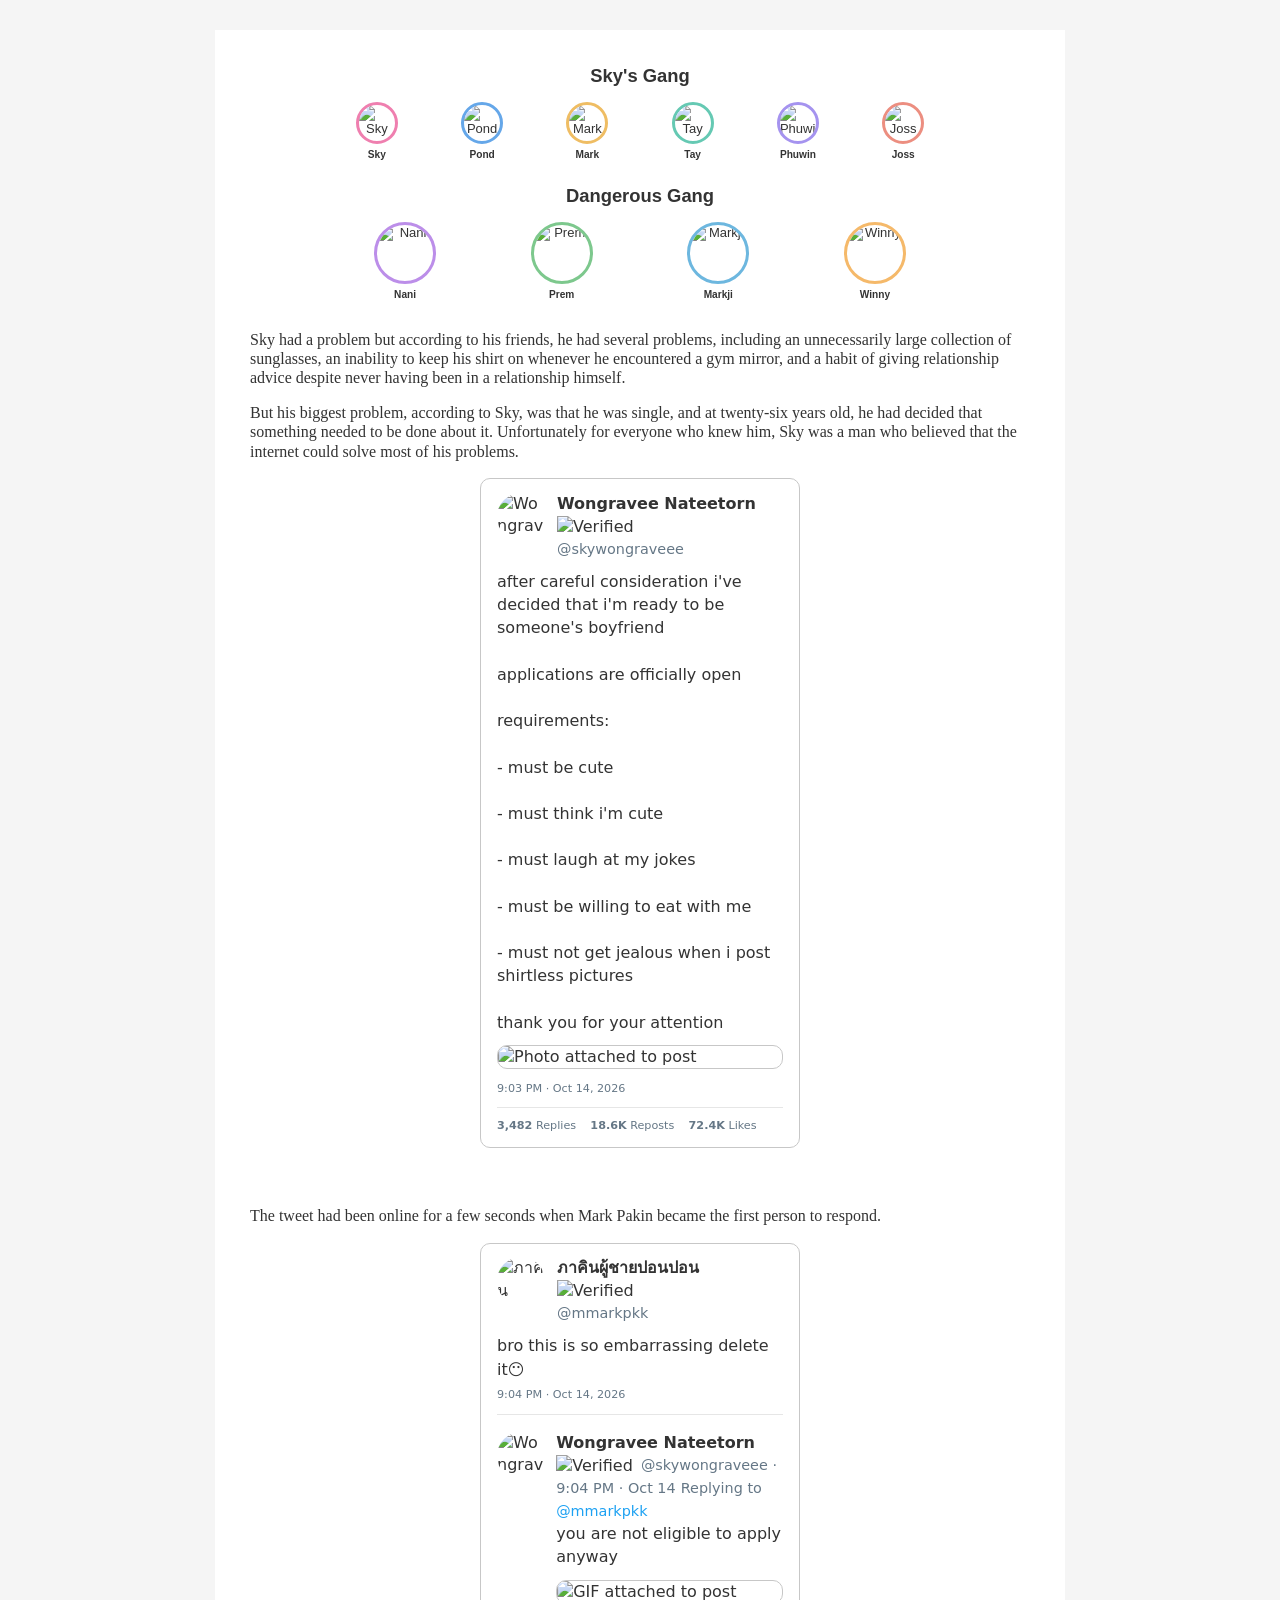
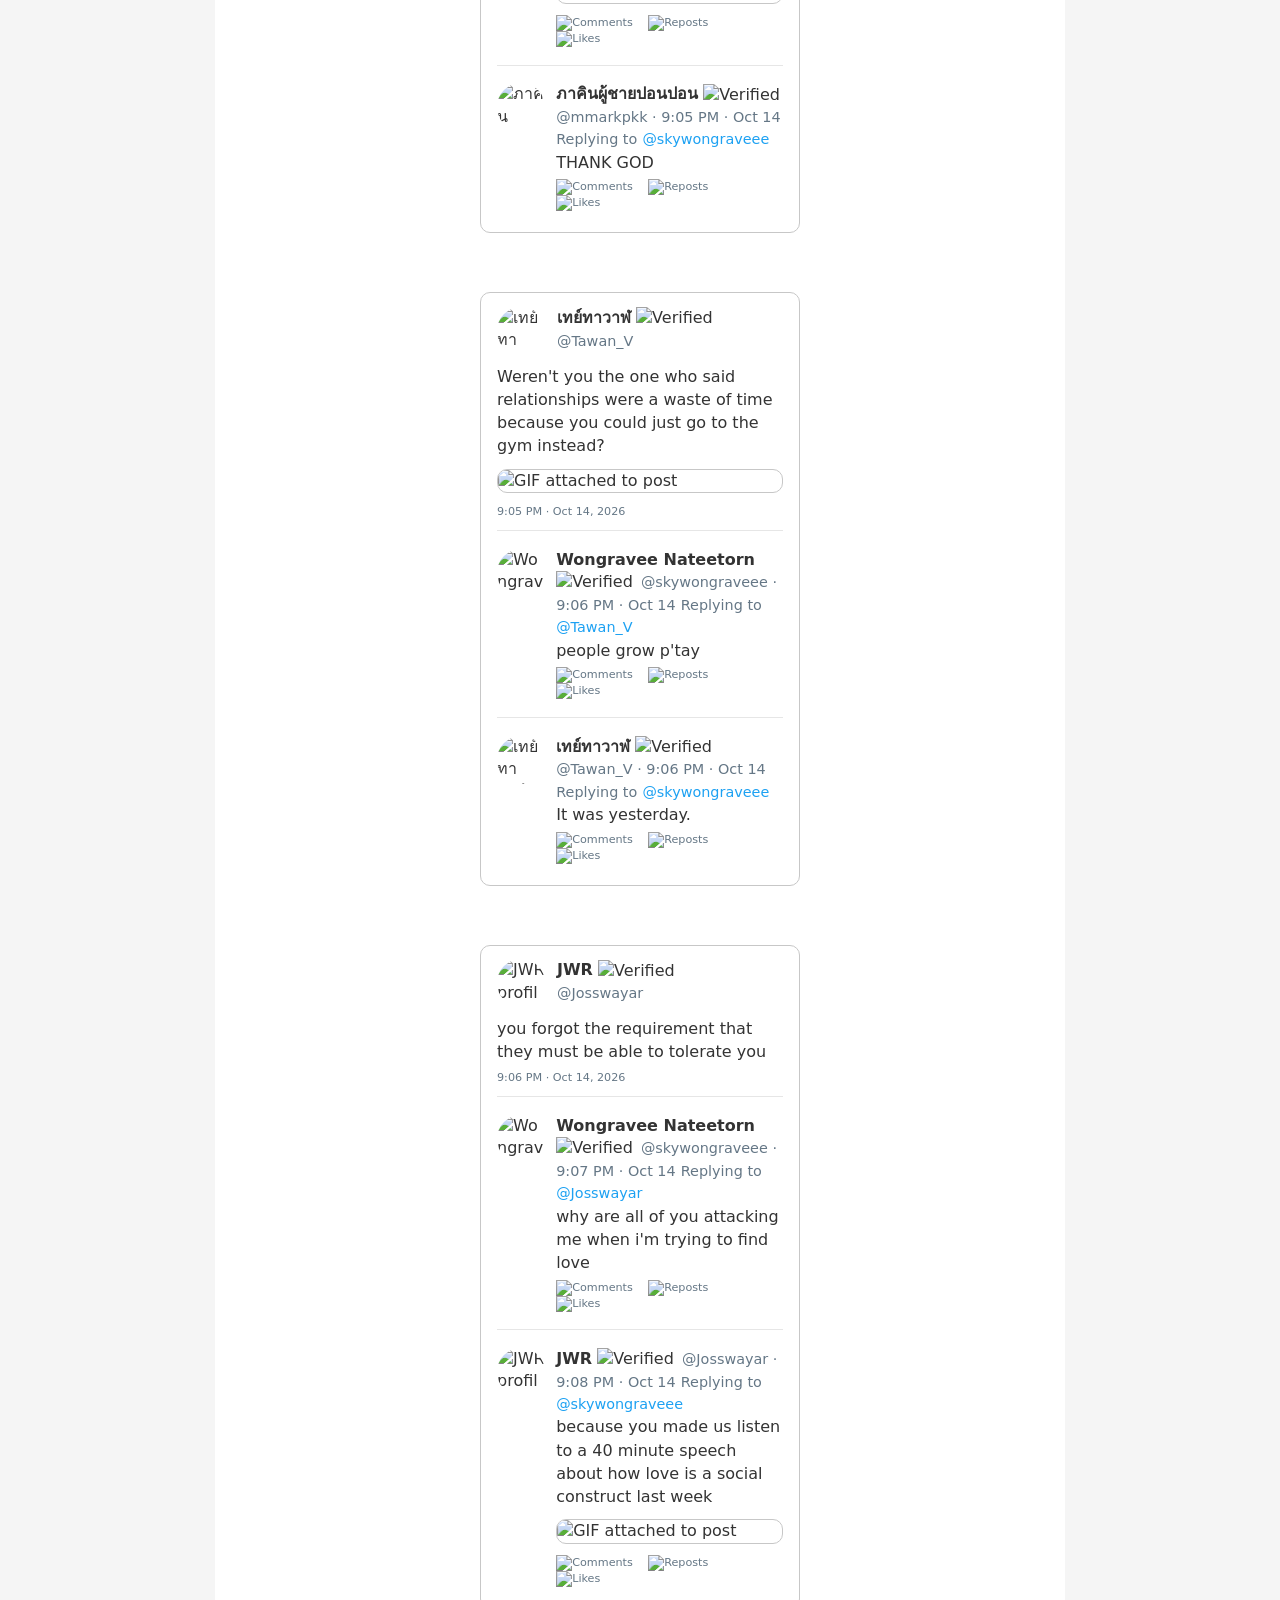
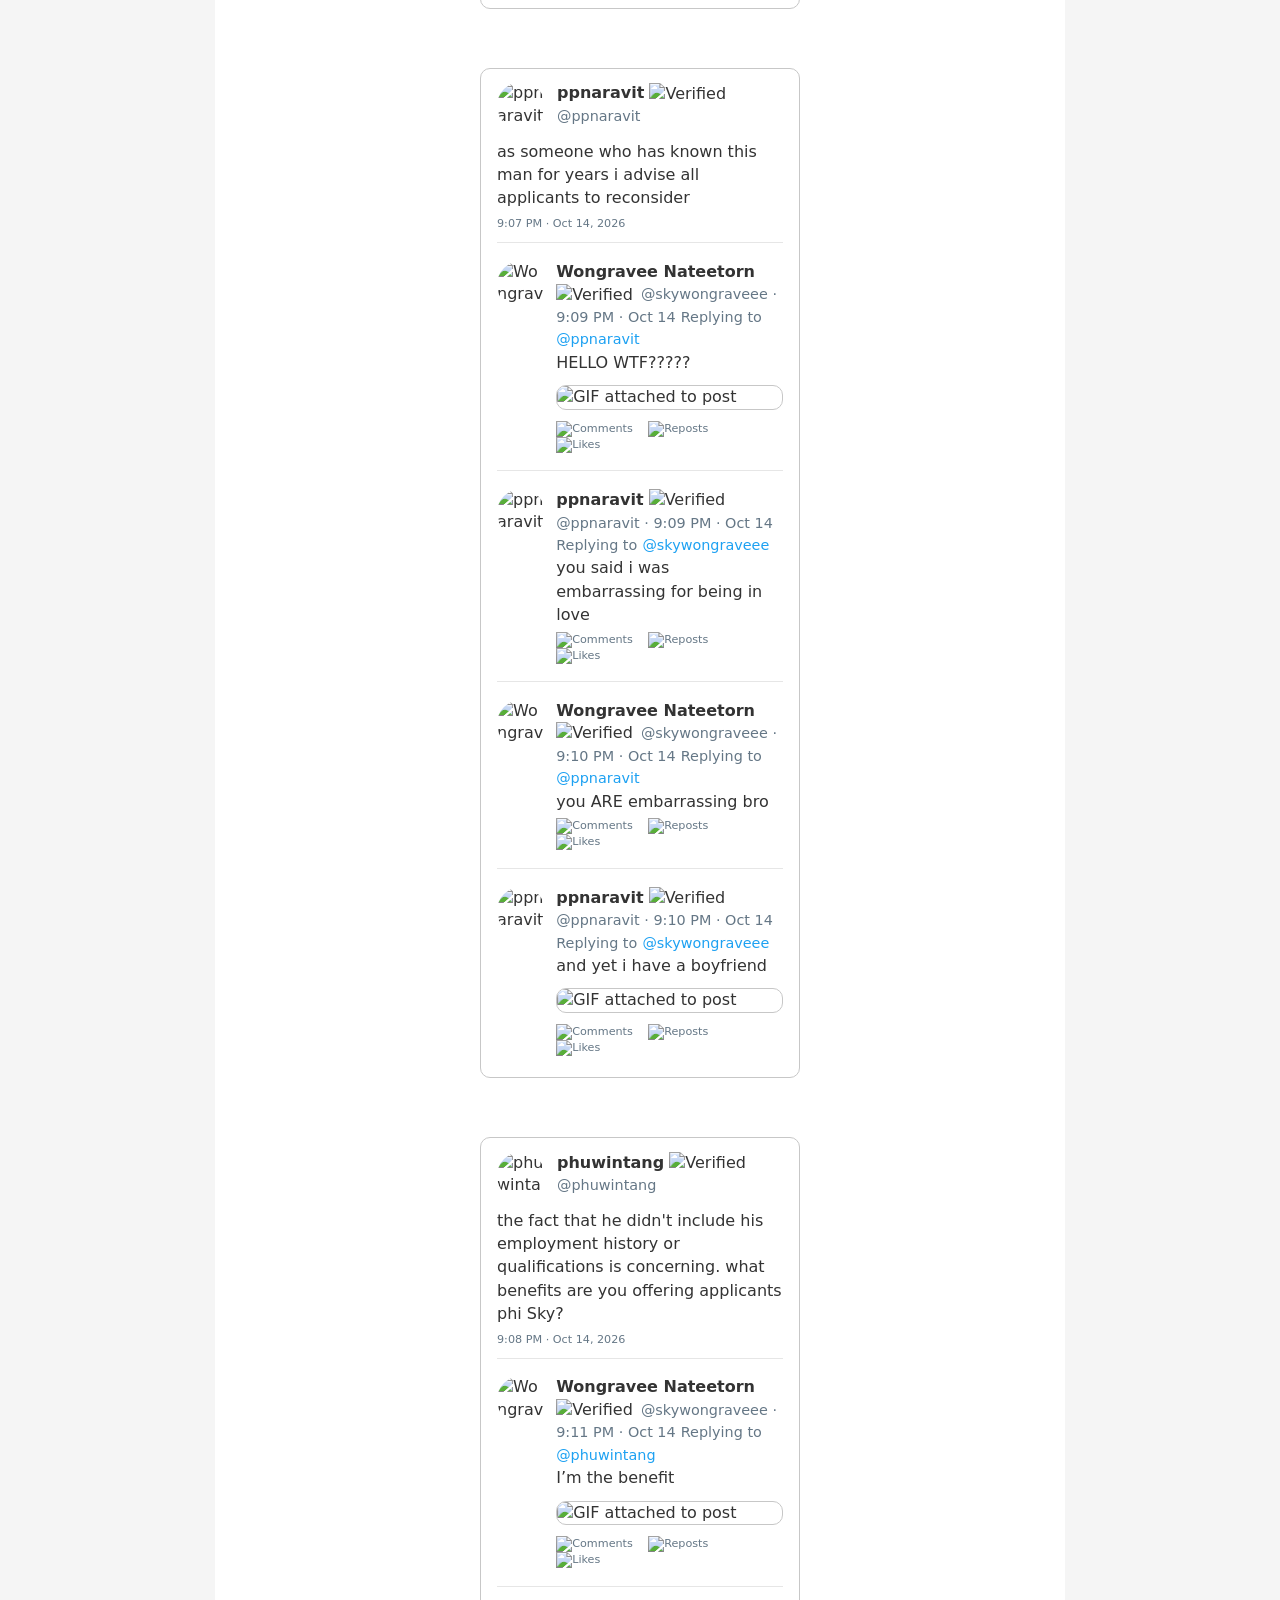
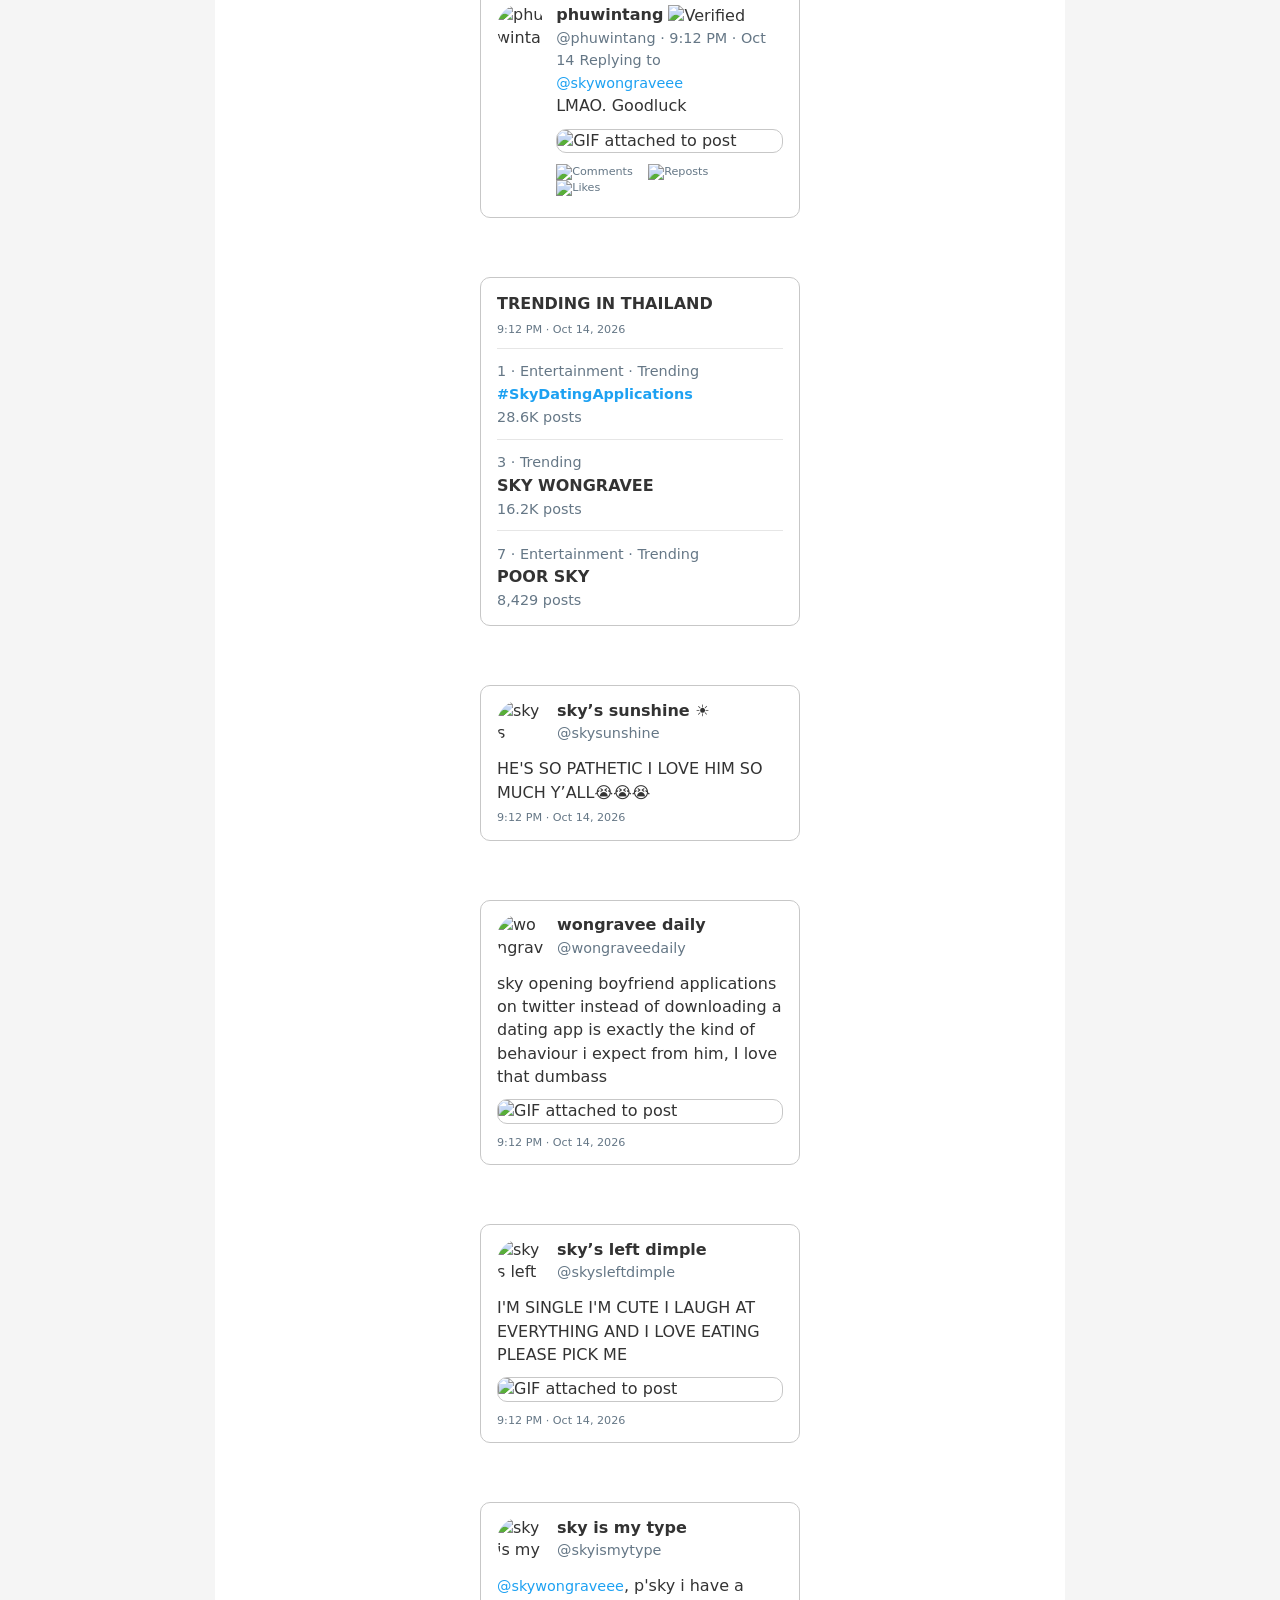
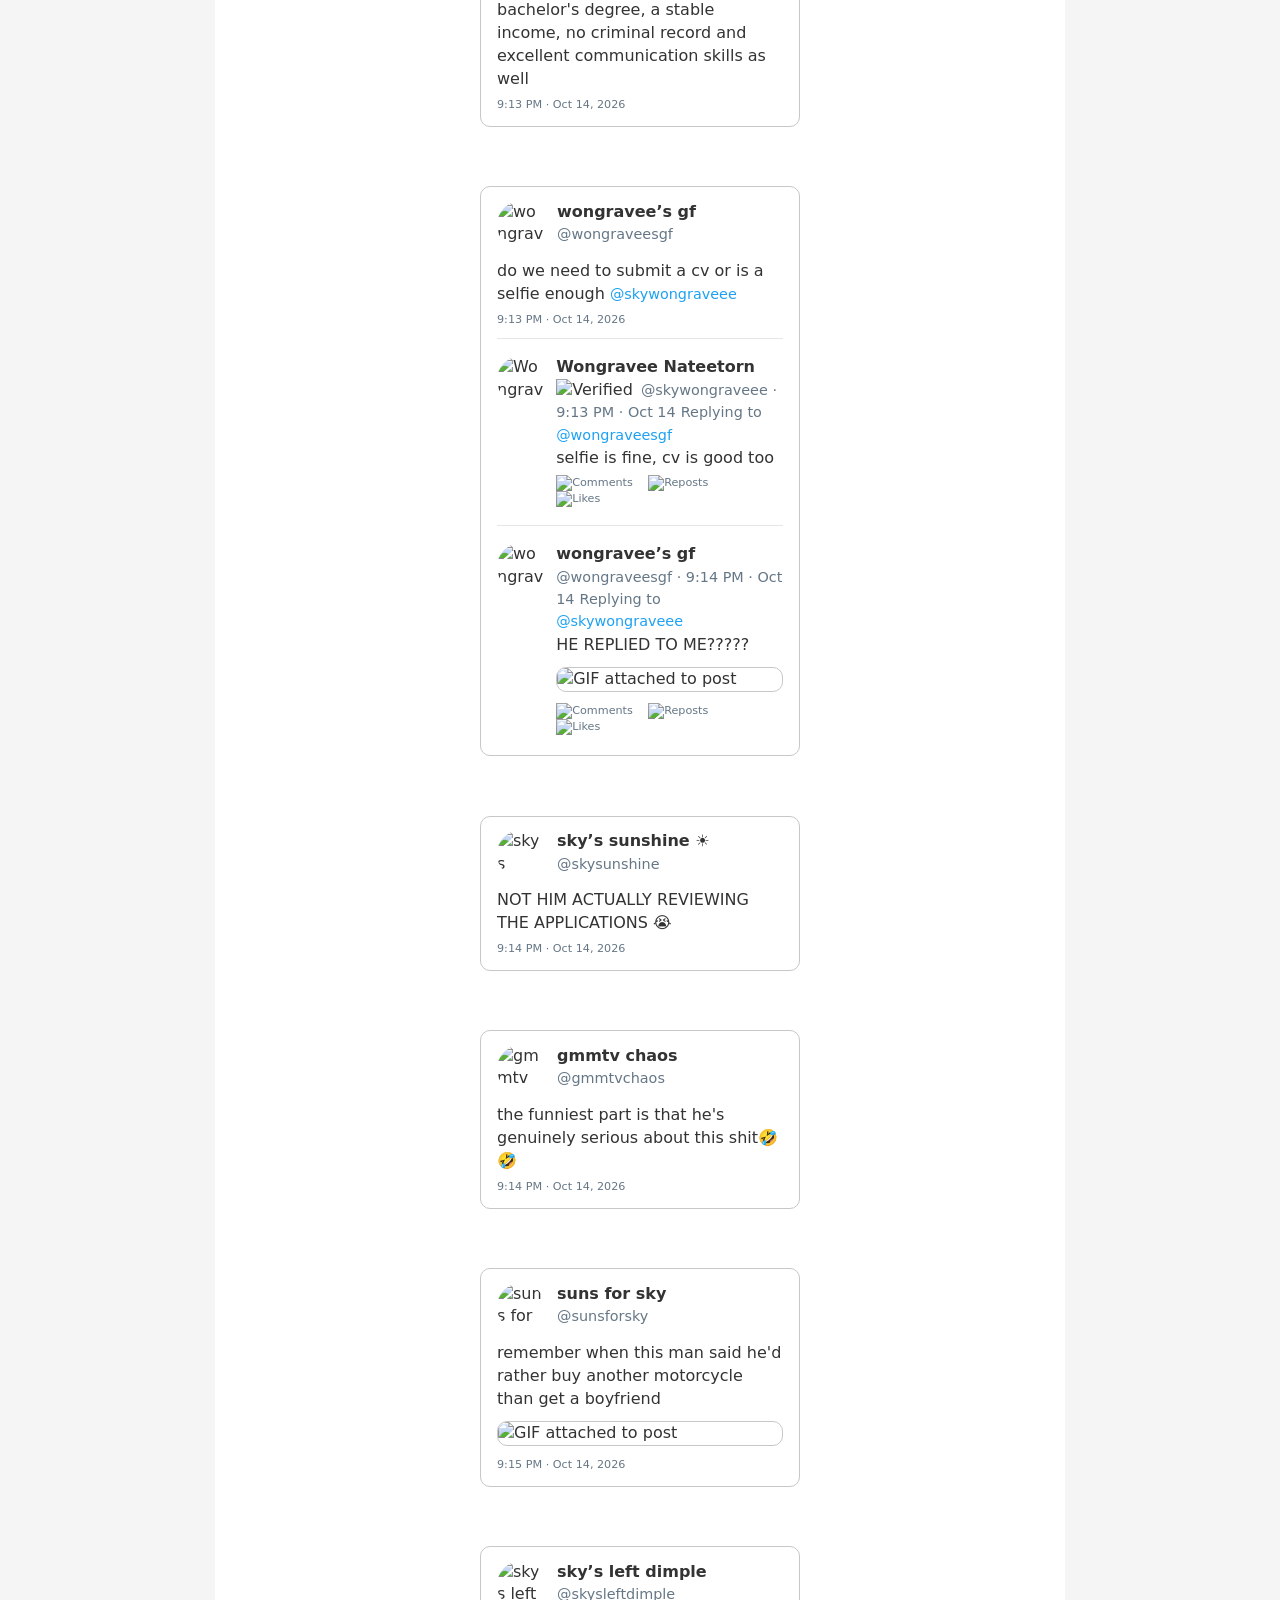
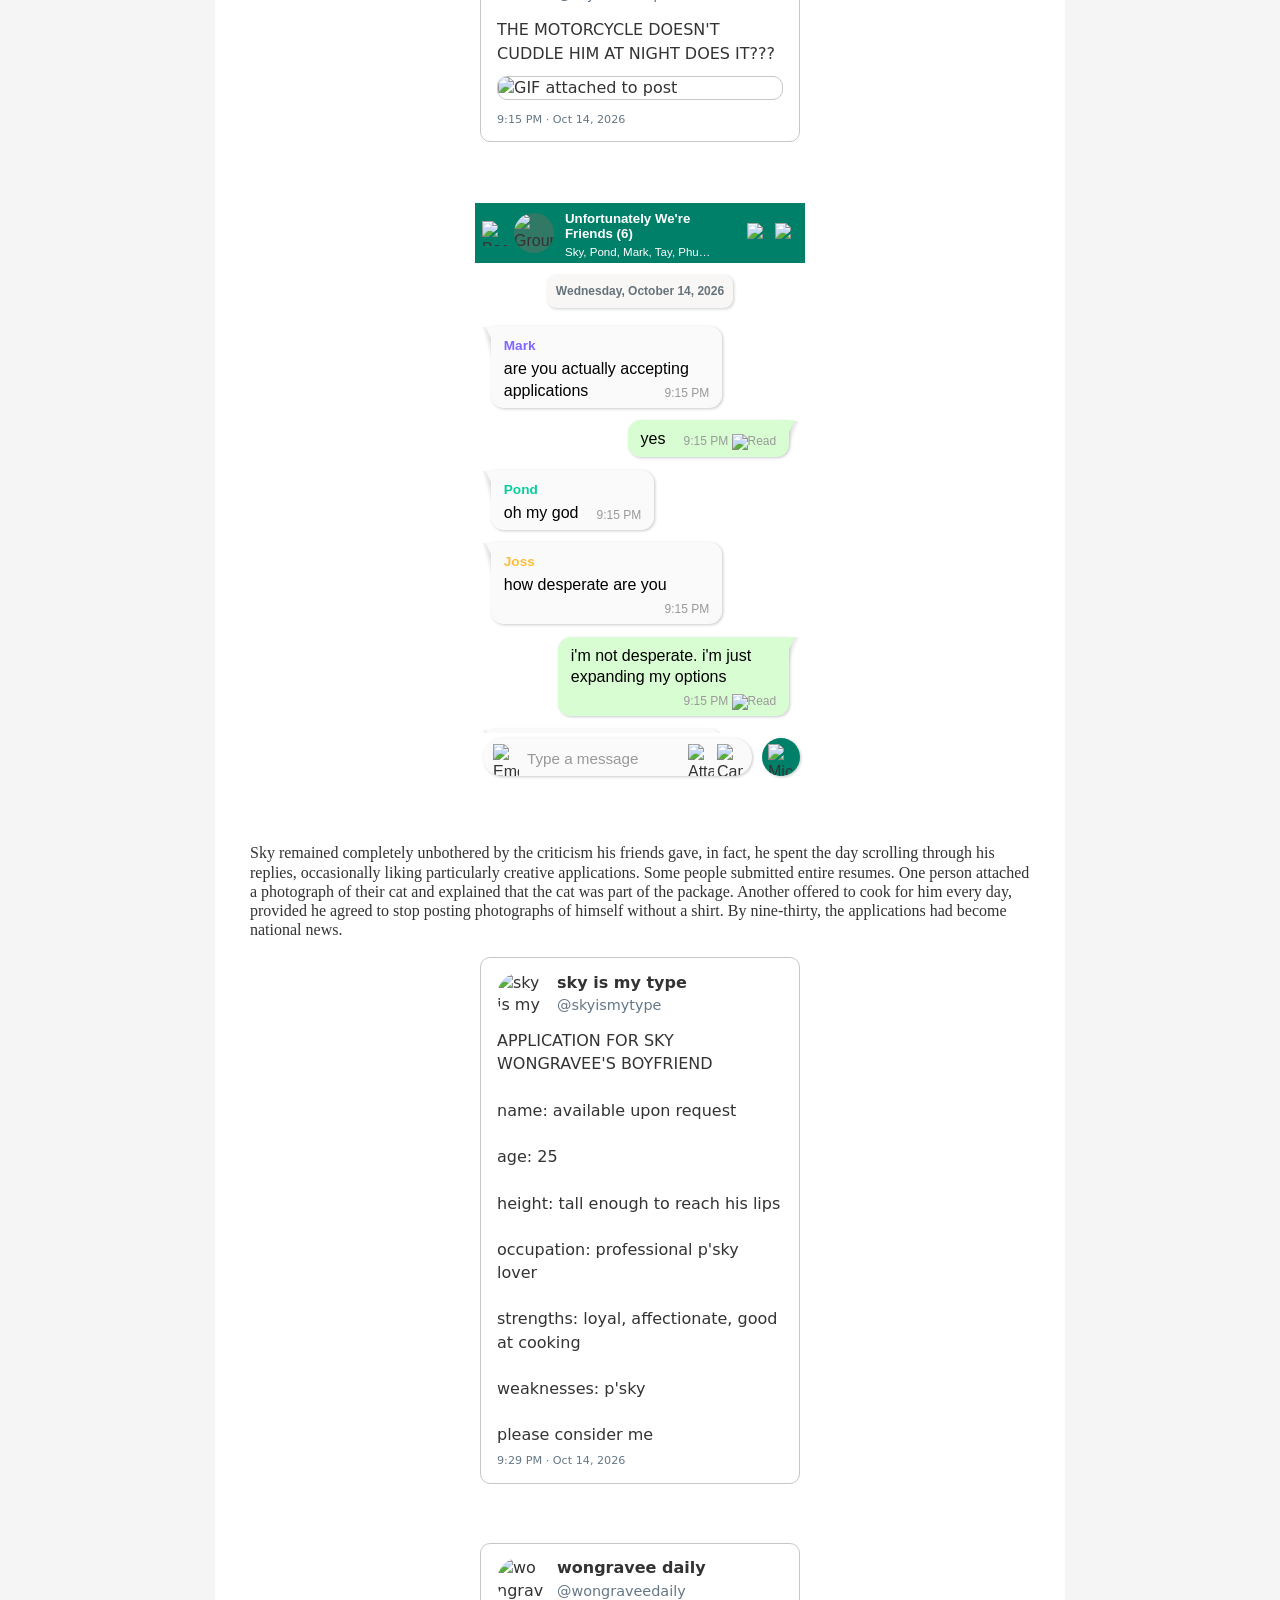
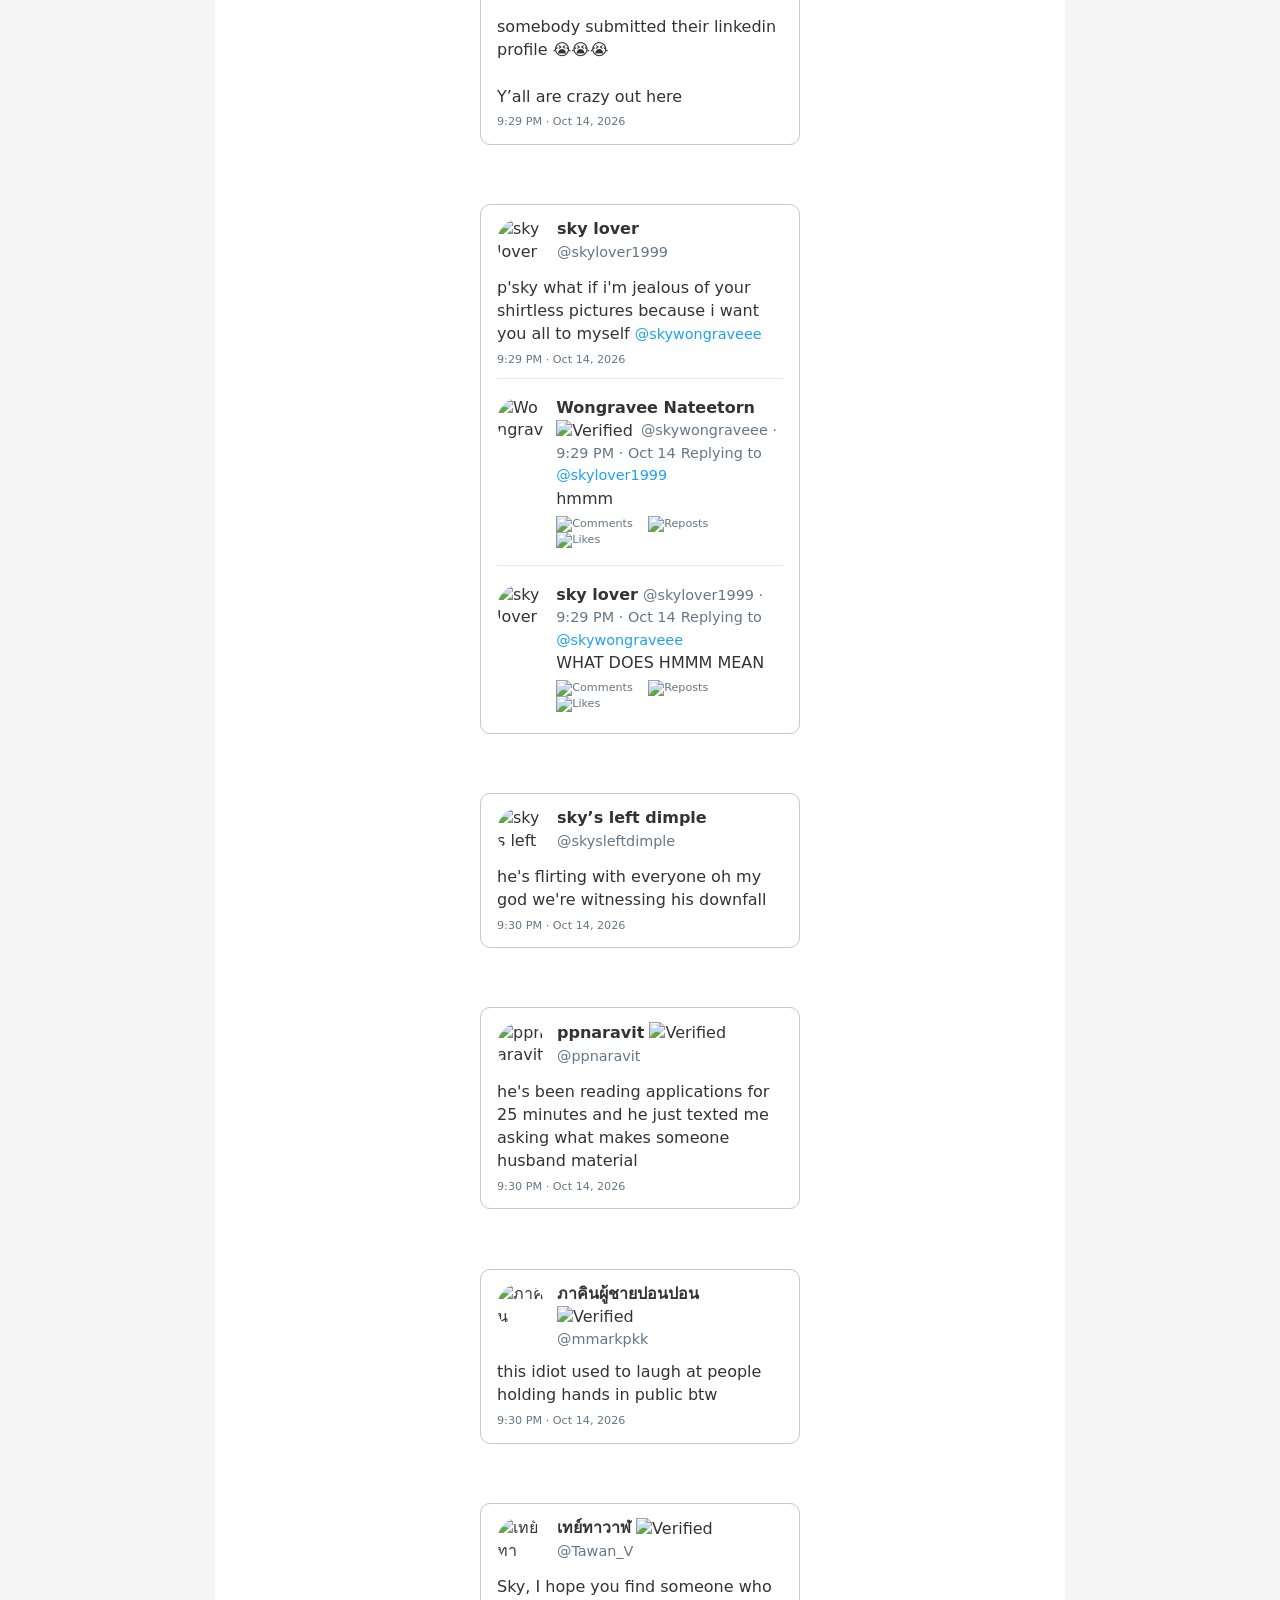
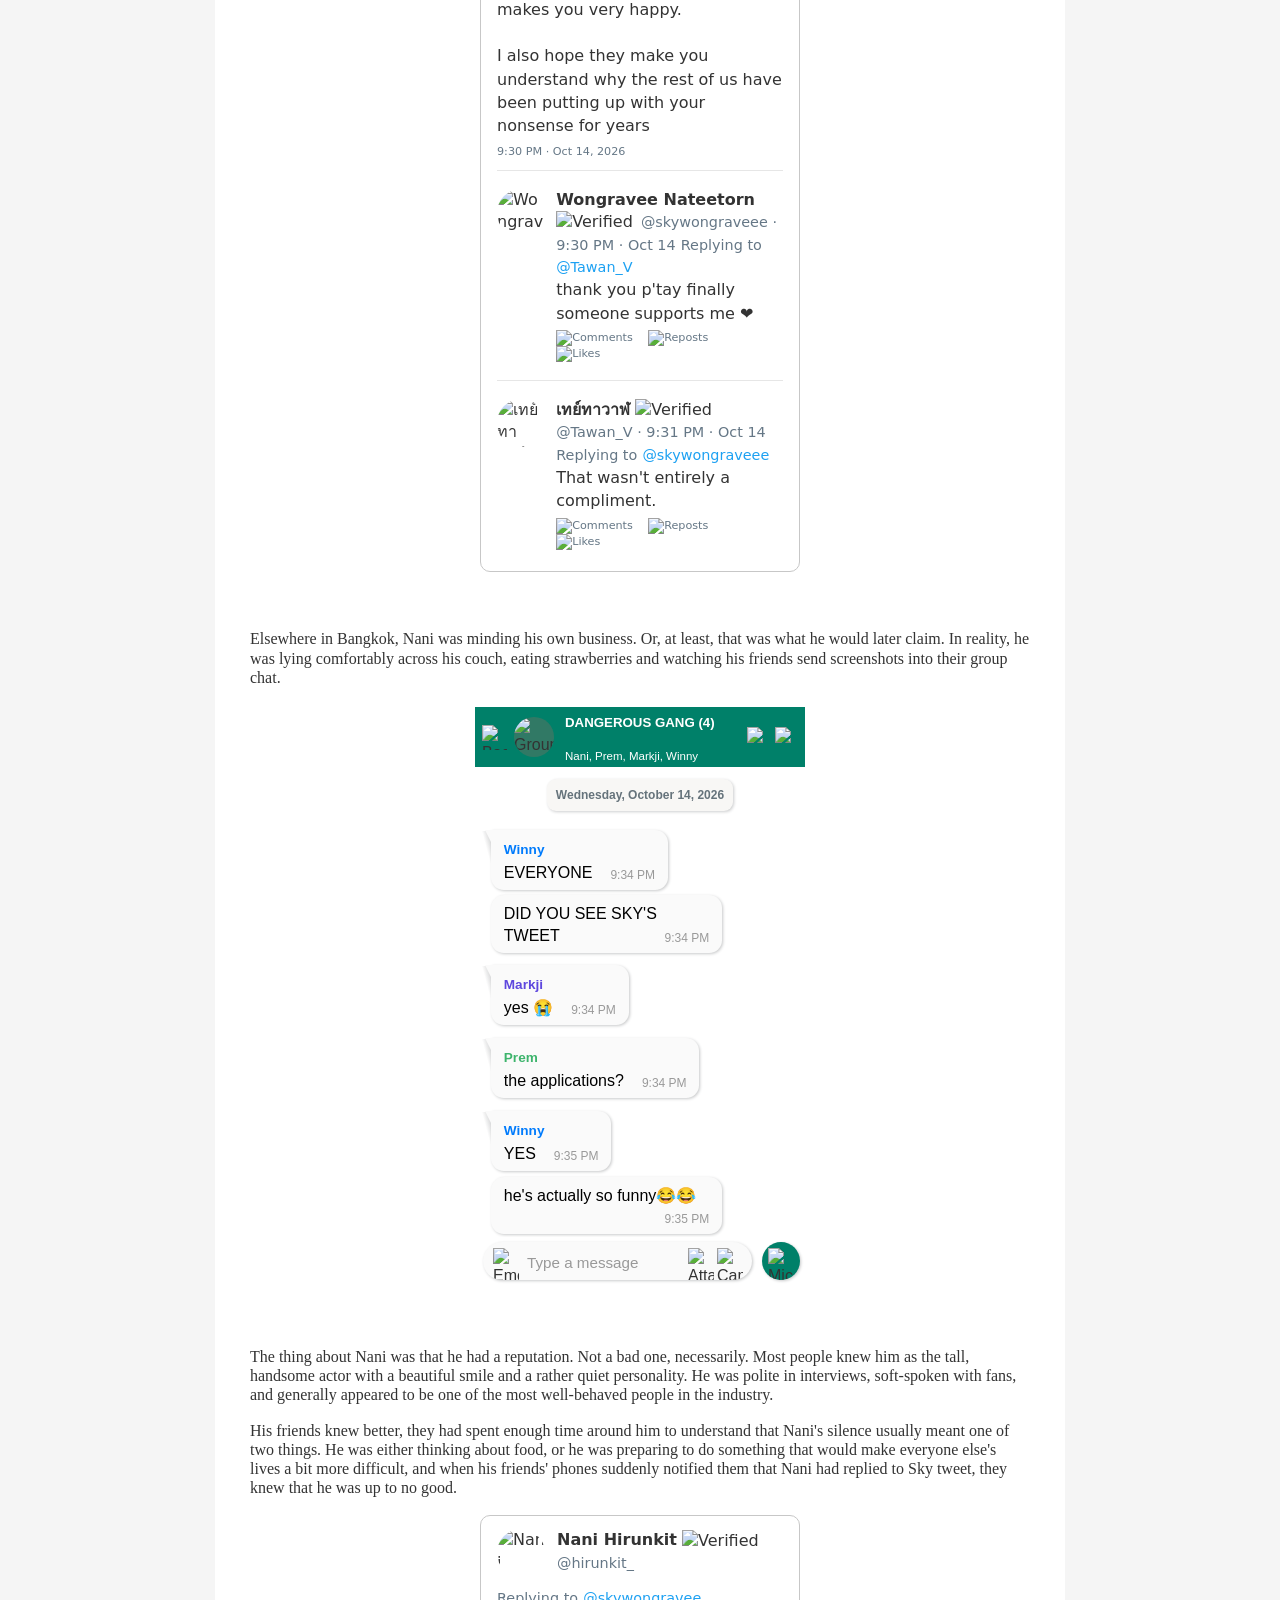
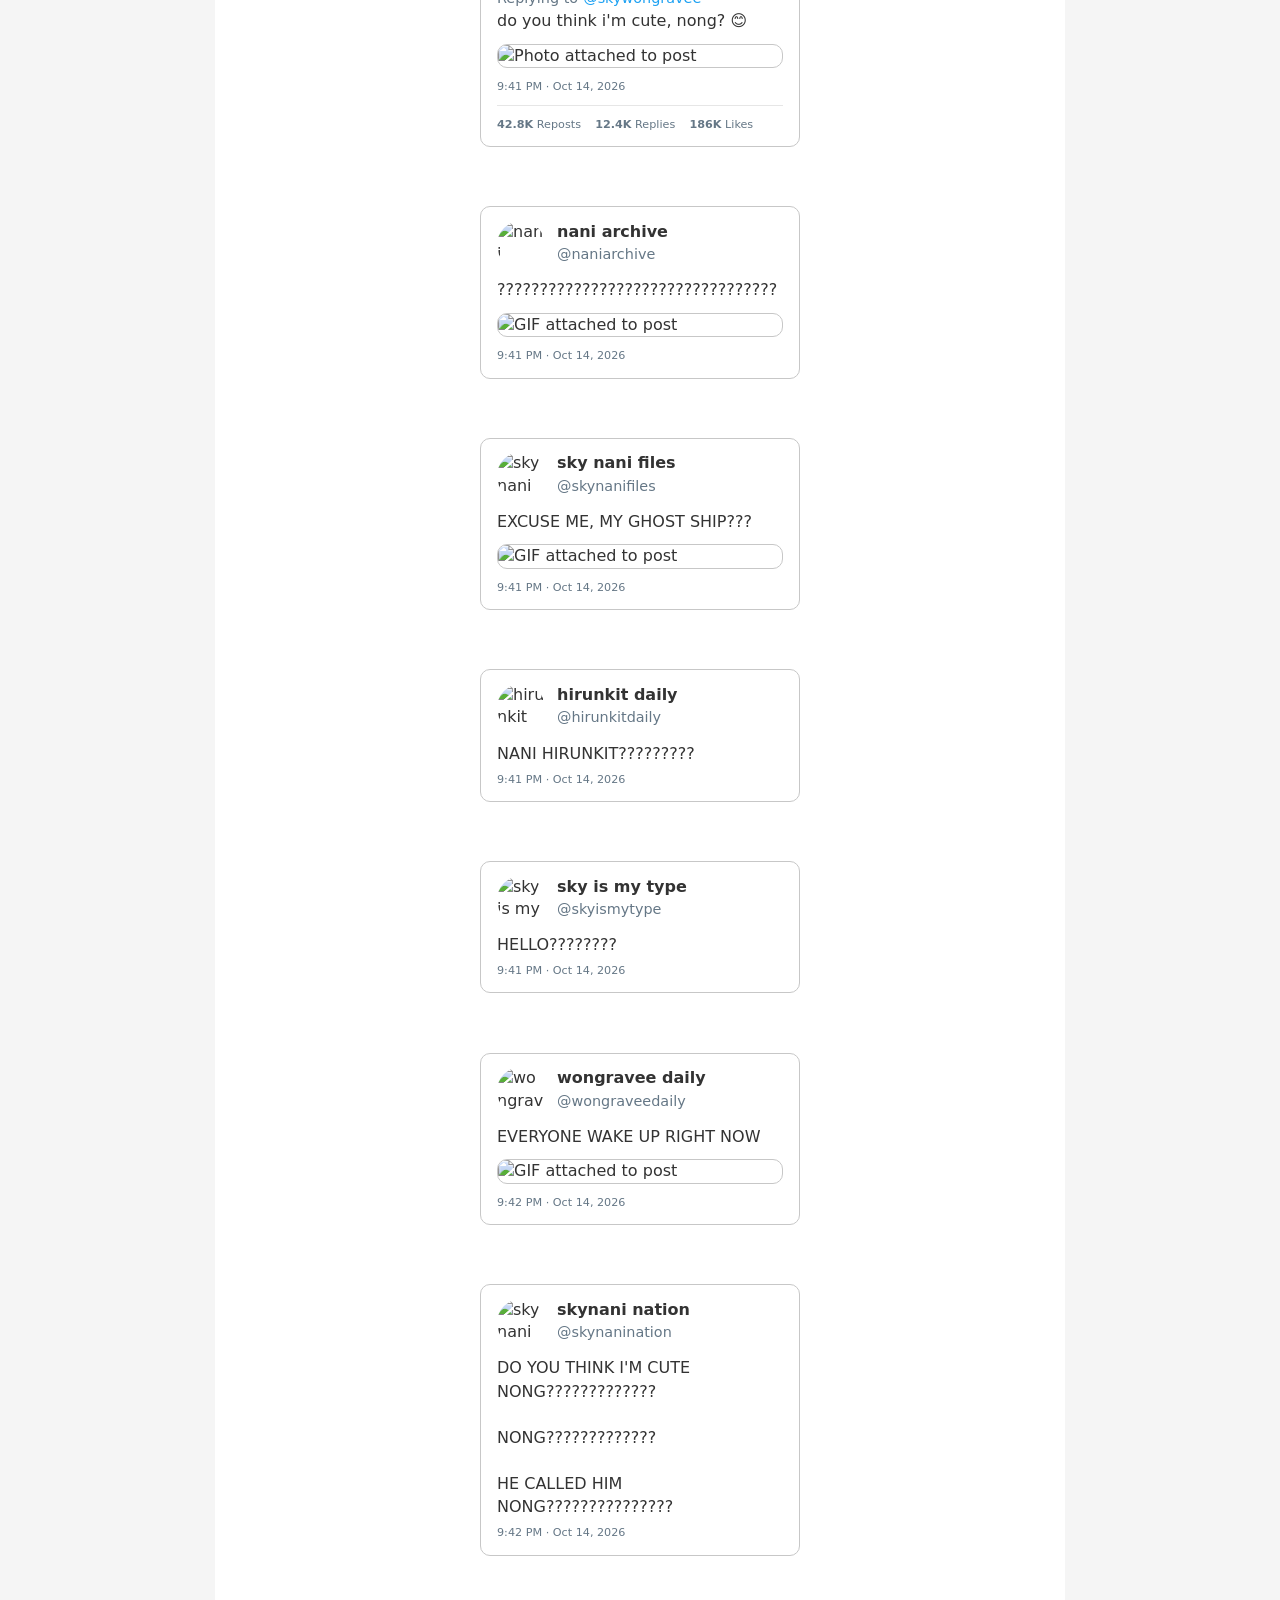
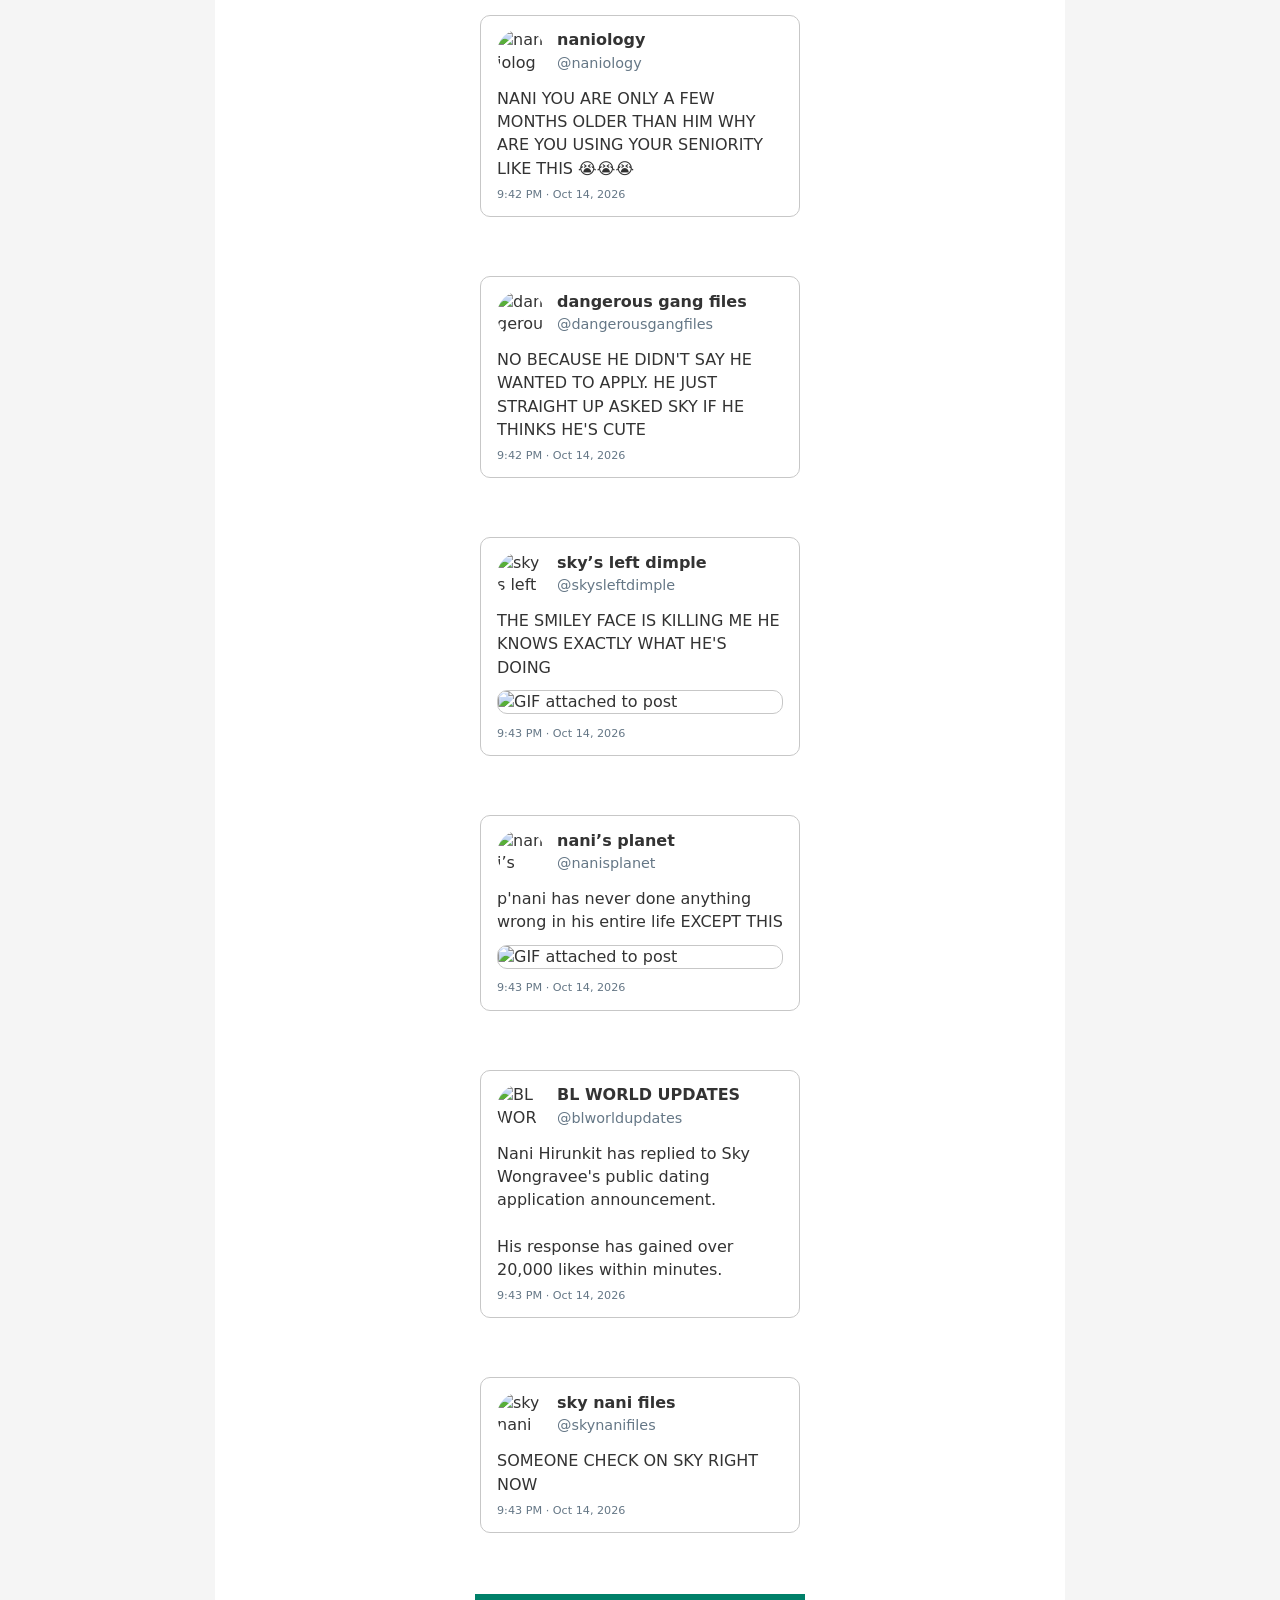
==== index.html @ 99dd625e "changed file names" ====
<!DOCTYPE html>
<html lang="en">
<head>
    <meta charset="UTF-8">
    <meta name="viewport" content="width=device-width, initial-scale=1.0">

    <title>SkyNani - Boyfriend Applications - Chapter 1</title>

    <!-- Your original AO3 workskin -->
    <link rel="stylesheet" href="SkyNani_Complete_AO3_Workskin.css">
    <link rel="stylesheet" href="workskin.css">

    <!-- Local preview styling (not part of your AO3 skin) -->
    <style>
        * {
            box-sizing: border-box;
        }

        body {
            margin: 0;
            background: #f5f5f5;
            color: #333;
            font-family: Georgia, "Times New Roman", serif;
            font-size: 16px;
            line-height: 1.5;
        }

        #workskin {
            max-width: 850px;
            margin: 30px auto;
            padding: 35px;
            background: white;
        }

        @media (max-width: 600px) {
            #workskin {
                margin: 0;
                padding: 15px;
            }
        }
    </style>
</head>

<body>

    <main id="workskin" class="userstuff"><div class="fic-gangs">
<div class="fic-gang">
<p class="fic-gang-title">Sky&#x27;s Gang</p>
<div class="fic-gang-row fic-gang-row-six">
<span class="fic-gang-member"><img class="fic-gang-avatar fic-gang-ring-sky" src="https://i.ibb.co/XkVNcWX8/cropped-circle-image-3.png" alt="Sky" width="42" height="42" /><span class="fic-gang-name">Sky</span></span>
<span class="fic-gang-member"><img class="fic-gang-avatar fic-gang-ring-pond" src="https://i.ibb.co/Xx9DnvHn/cropped-circle-image-47.png" alt="Pond" width="42" height="42" /><span class="fic-gang-name">Pond</span></span>
<span class="fic-gang-member"><img class="fic-gang-avatar fic-gang-ring-mark" src="https://i.ibb.co/dst21G00/profile-picture.png" alt="Mark" width="42" height="42" /><span class="fic-gang-name">Mark</span></span>
<span class="fic-gang-member"><img class="fic-gang-avatar fic-gang-ring-tay" src="https://i.ibb.co/0VXS7Wr9/circle-crop-2.jpg" alt="Tay" width="42" height="42" /><span class="fic-gang-name">Tay</span></span>
<span class="fic-gang-member"><img class="fic-gang-avatar fic-gang-ring-phuwin" src="https://i.ibb.co/4vcBxxx/cropped-circle-image-39.png" alt="Phuwin" width="42" height="42" /><span class="fic-gang-name">Phuwin</span></span>
<span class="fic-gang-member"><img class="fic-gang-avatar fic-gang-ring-joss" src="https://i.ibb.co/1JGWK5n1/circle-crop.jpg" alt="Joss" width="42" height="42" /><span class="fic-gang-name">Joss</span></span>
</div>
</div>
<div class="fic-gang">
<p class="fic-gang-title">Dangerous Gang</p>
<div class="fic-gang-row fic-gang-row-four">
<span class="fic-gang-member"><img class="fic-gang-avatar fic-gang-ring-nani" src="https://i.ibb.co/Qv0HQSxM/image.png" alt="Nani" width="62" height="62" /><span class="fic-gang-name">Nani</span></span>
<span class="fic-gang-member"><img class="fic-gang-avatar fic-gang-ring-prem" src="https://i.ibb.co/ccL9bfwc/circle-crop-5.jpg" alt="Prem" width="62" height="62" /><span class="fic-gang-name">Prem</span></span>
<span class="fic-gang-member"><img class="fic-gang-avatar fic-gang-ring-markji" src="https://i.ibb.co/pvrw1fW0/circle-crop-3.jpg" alt="Markji" width="62" height="62" /><span class="fic-gang-name">Markji</span></span>
<span class="fic-gang-member"><img class="fic-gang-avatar fic-gang-ring-winny" src="https://i.ibb.co/V01KXMkf/circle-crop-4.jpg" alt="Winny" width="62" height="62" /><span class="fic-gang-name">Winny</span></span>
</div>
</div>
</div>

<p>Sky had a problem but according to his friends, he had several problems, including an unnecessarily large collection of sunglasses, an inability to keep his shirt on whenever he encountered a gym mirror, and a habit of giving relationship advice despite never having been in a relationship himself.</p>

<p>But his biggest problem, according to Sky, was that he was single, and at twenty-six years old, he had decided that something needed to be done about it. Unfortunately for everyone who knew him, Sky was a man who believed that the internet could solve most of his problems.</p>

<div class="twt">
<div class="twt-header">
  <div class="twt-icon-container"><img class="twt-icon" src="https://i.ibb.co/XkVNcWX8/cropped-circle-image-3.png" alt="Wongravee Nateetorn profile picture" /></div>
  <div class="twt-id"><span class="twt-name">Wongravee Nateetorn</span> <img class="twt-socialimg" src="https://i.postimg.cc/136gJC3t/undefined-Imgur-2.png" alt="Verified" /><br />
    <span class="twt-handle">@skywongraveee</span></div>
</div>
<div class="twt-content">after careful consideration i&#x27;ve decided that i&#x27;m ready to be someone&#x27;s boyfriend<br /><br />applications are officially open<br /><br />requirements:<br /><br />- must be cute<br /><br />- must think i&#x27;m cute<br /><br />- must laugh at my jokes<br /><br />- must be willing to eat with me<br /><br />- must not get jealous when i post shirtless pictures<br /><br />thank you for your attention</div>
<img class="twt-image" src="https://i.ibb.co/VWqRQcLd/image.png" alt="Photo attached to post" />
<div class="twt-timestamp">9:03 PM · Oct 14, 2026</div>
<hr class="twt-sep" /><div class="twt-stat1"><strong>3,482</strong> Replies &nbsp;&nbsp; <strong>18.6K</strong> Reposts &nbsp;&nbsp; <strong>72.4K</strong> Likes</div>
</div>
<br />

<p>The tweet had been online for a few seconds when Mark Pakin became the first person to respond.</p>
<div class="twt">
<div class="twt-header">
  <div class="twt-icon-container"><img class="twt-icon" src="https://i.ibb.co/dst21G00/profile-picture.png" alt="ภาคินผู้ชายปอนปอน profile picture" /></div>
  <div class="twt-id"><span class="twt-name">ภาคินผู้ชายปอนปอน</span> <img class="twt-socialimg" src="https://i.postimg.cc/136gJC3t/undefined-Imgur-2.png" alt="Verified" /><br />
    <span class="twt-handle">@mmarkpkk</span></div>
</div>
<div class="twt-content">bro this is so embarrassing delete it😶</div>
<div class="twt-timestamp">9:04 PM · Oct 14, 2026</div>
<hr class="twt-sep-reply" />
<div class="twt-replybox">
<div class="twt-icon-replycontainer"><img class="twt-icon" src="https://i.ibb.co/XkVNcWX8/cropped-circle-image-3.png" alt="Wongravee Nateetorn profile picture" /></div>
<div class="twt-replycontainer">
<span class="twt-name">Wongravee Nateetorn</span> <img class="twt-socialimg" src="https://i.postimg.cc/136gJC3t/undefined-Imgur-2.png" alt="Verified" /> <span class="twt-handle">@skywongraveee · 9:04 PM · Oct 14</span>
<span class="twt-handle">Replying to</span> <span class="twt-hl">@mmarkpkk</span>
<div class="twt-replycontent">you are not eligible to apply anyway</div>
<img class="twt-image" src="https://media.giphy.com/media/v1.Y2lkPTc5MGI3NjExcWF6ZzlmaHR4NGxkYXQ4ZHQwcGNmam9mY3BoMzR1MHg2YzVtc2YyOSZlcD12MV9naWZzX3NlYXJjaCZjdD1n/2vrGD7BtskWD8HB5BK/giphy.gif" alt="GIF attached to post" />
<div class="twt-stat2">
  <div class="twt-social"><img class="twt-socialimg" src="https://i.postimg.cc/mgMc8Xg1/undefined-Imgur.png" alt="Comments" /></div>
  <div class="twt-social"><img class="twt-socialimg" src="https://i.postimg.cc/rwWdQnwp/undefined-Imgur-3.png" alt="Reposts" /></div>
  <div class="twt-social"><img class="twt-socialimg" src="https://i.postimg.cc/dVd74HVt/undefined-Imgur-4.png" alt="Likes" /></div>
</div>
</div>
</div>
<hr class="twt-sep-reply" />
<div class="twt-replybox">
<div class="twt-icon-replycontainer"><img class="twt-icon" src="https://i.ibb.co/dst21G00/profile-picture.png" alt="ภาคินผู้ชายปอนปอน profile picture" /></div>
<div class="twt-replycontainer">
<span class="twt-name">ภาคินผู้ชายปอนปอน</span> <img class="twt-socialimg" src="https://i.postimg.cc/136gJC3t/undefined-Imgur-2.png" alt="Verified" /> <span class="twt-handle">@mmarkpkk · 9:05 PM · Oct 14</span>
<span class="twt-handle">Replying to</span> <span class="twt-hl">@skywongraveee</span>
<div class="twt-replycontent">THANK GOD</div>
<div class="twt-stat2">
  <div class="twt-social"><img class="twt-socialimg" src="https://i.postimg.cc/mgMc8Xg1/undefined-Imgur.png" alt="Comments" /></div>
  <div class="twt-social"><img class="twt-socialimg" src="https://i.postimg.cc/rwWdQnwp/undefined-Imgur-3.png" alt="Reposts" /></div>
  <div class="twt-social"><img class="twt-socialimg" src="https://i.postimg.cc/dVd74HVt/undefined-Imgur-4.png" alt="Likes" /></div>
</div>
</div>
</div>
</div>
<br />

<div class="twt">
<div class="twt-header">
  <div class="twt-icon-container"><img class="twt-icon" src="https://i.ibb.co/0VXS7Wr9/circle-crop-2.jpg" alt="เทย์ทาวาฬ profile picture" /></div>
  <div class="twt-id"><span class="twt-name">เทย์ทาวาฬ</span> <img class="twt-socialimg" src="https://i.postimg.cc/136gJC3t/undefined-Imgur-2.png" alt="Verified" /><br />
    <span class="twt-handle">@Tawan_V</span></div>
</div>
<div class="twt-content">Weren&#x27;t you the one who said relationships were a waste of time because you could just go to the gym instead?</div>
<img class="twt-image" src="https://media.giphy.com/media/v1.Y2lkPTc5MGI3NjExeHRwd3F2d2E1MHIwcjI4c2t0eWk0d2c2ZTZudnM2c2doY2Y0MjN5aiZlcD12MV9naWZzX3NlYXJjaCZjdD1n/D8qJlXpO3MVccXZ9mA/giphy.gif" alt="GIF attached to post" />
<div class="twt-timestamp">9:05 PM · Oct 14, 2026</div>
<hr class="twt-sep-reply" />
<div class="twt-replybox">
<div class="twt-icon-replycontainer"><img class="twt-icon" src="https://i.ibb.co/XkVNcWX8/cropped-circle-image-3.png" alt="Wongravee Nateetorn profile picture" /></div>
<div class="twt-replycontainer">
<span class="twt-name">Wongravee Nateetorn</span> <img class="twt-socialimg" src="https://i.postimg.cc/136gJC3t/undefined-Imgur-2.png" alt="Verified" /> <span class="twt-handle">@skywongraveee · 9:06 PM · Oct 14</span>
<span class="twt-handle">Replying to</span> <span class="twt-hl">@Tawan_V</span>
<div class="twt-replycontent">people grow p&#x27;tay</div>
<div class="twt-stat2">
  <div class="twt-social"><img class="twt-socialimg" src="https://i.postimg.cc/mgMc8Xg1/undefined-Imgur.png" alt="Comments" /></div>
  <div class="twt-social"><img class="twt-socialimg" src="https://i.postimg.cc/rwWdQnwp/undefined-Imgur-3.png" alt="Reposts" /></div>
  <div class="twt-social"><img class="twt-socialimg" src="https://i.postimg.cc/dVd74HVt/undefined-Imgur-4.png" alt="Likes" /></div>
</div>
</div>
</div>
<hr class="twt-sep-reply" />
<div class="twt-replybox">
<div class="twt-icon-replycontainer"><img class="twt-icon" src="https://i.ibb.co/0VXS7Wr9/circle-crop-2.jpg" alt="เทย์ทาวาฬ profile picture" /></div>
<div class="twt-replycontainer">
<span class="twt-name">เทย์ทาวาฬ</span> <img class="twt-socialimg" src="https://i.postimg.cc/136gJC3t/undefined-Imgur-2.png" alt="Verified" /> <span class="twt-handle">@Tawan_V · 9:06 PM · Oct 14</span>
<span class="twt-handle">Replying to</span> <span class="twt-hl">@skywongraveee</span>
<div class="twt-replycontent">It was yesterday.</div>
<div class="twt-stat2">
  <div class="twt-social"><img class="twt-socialimg" src="https://i.postimg.cc/mgMc8Xg1/undefined-Imgur.png" alt="Comments" /></div>
  <div class="twt-social"><img class="twt-socialimg" src="https://i.postimg.cc/rwWdQnwp/undefined-Imgur-3.png" alt="Reposts" /></div>
  <div class="twt-social"><img class="twt-socialimg" src="https://i.postimg.cc/dVd74HVt/undefined-Imgur-4.png" alt="Likes" /></div>
</div>
</div>
</div>
</div>
<br />

<div class="twt">
<div class="twt-header">
  <div class="twt-icon-container"><img class="twt-icon" src="https://i.ibb.co/1JGWK5n1/circle-crop.jpg" alt="JWR profile picture" /></div>
  <div class="twt-id"><span class="twt-name">JWR</span> <img class="twt-socialimg" src="https://i.postimg.cc/136gJC3t/undefined-Imgur-2.png" alt="Verified" /><br />
    <span class="twt-handle">@Josswayar</span></div>
</div>
<div class="twt-content">you forgot the requirement that they must be able to tolerate you</div>
<div class="twt-timestamp">9:06 PM · Oct 14, 2026</div>
<hr class="twt-sep-reply" />
<div class="twt-replybox">
<div class="twt-icon-replycontainer"><img class="twt-icon" src="https://i.ibb.co/XkVNcWX8/cropped-circle-image-3.png" alt="Wongravee Nateetorn profile picture" /></div>
<div class="twt-replycontainer">
<span class="twt-name">Wongravee Nateetorn</span> <img class="twt-socialimg" src="https://i.postimg.cc/136gJC3t/undefined-Imgur-2.png" alt="Verified" /> <span class="twt-handle">@skywongraveee · 9:07 PM · Oct 14</span>
<span class="twt-handle">Replying to</span> <span class="twt-hl">@Josswayar</span>
<div class="twt-replycontent">why are all of you attacking me when i&#x27;m trying to find love</div>
<div class="twt-stat2">
  <div class="twt-social"><img class="twt-socialimg" src="https://i.postimg.cc/mgMc8Xg1/undefined-Imgur.png" alt="Comments" /></div>
  <div class="twt-social"><img class="twt-socialimg" src="https://i.postimg.cc/rwWdQnwp/undefined-Imgur-3.png" alt="Reposts" /></div>
  <div class="twt-social"><img class="twt-socialimg" src="https://i.postimg.cc/dVd74HVt/undefined-Imgur-4.png" alt="Likes" /></div>
</div>
</div>
</div>
<hr class="twt-sep-reply" />
<div class="twt-replybox">
<div class="twt-icon-replycontainer"><img class="twt-icon" src="https://i.ibb.co/1JGWK5n1/circle-crop.jpg" alt="JWR profile picture" /></div>
<div class="twt-replycontainer">
<span class="twt-name">JWR</span> <img class="twt-socialimg" src="https://i.postimg.cc/136gJC3t/undefined-Imgur-2.png" alt="Verified" /> <span class="twt-handle">@Josswayar · 9:08 PM · Oct 14</span>
<span class="twt-handle">Replying to</span> <span class="twt-hl">@skywongraveee</span>
<div class="twt-replycontent">because you made us listen to a 40 minute speech about how love is a social construct last week</div>
<img class="twt-image" src="https://media.giphy.com/media/v1.Y2lkPTc5MGI3NjExeHRwd3F2d2E1MHIwcjI4c2t0eWk0d2c2ZTZudnM2c2doY2Y0MjN5aiZlcD12MV9naWZzX3NlYXJjaCZjdD1n/glmRyiSI3v5E4/giphy.gif" alt="GIF attached to post" />
<div class="twt-stat2">
  <div class="twt-social"><img class="twt-socialimg" src="https://i.postimg.cc/mgMc8Xg1/undefined-Imgur.png" alt="Comments" /></div>
  <div class="twt-social"><img class="twt-socialimg" src="https://i.postimg.cc/rwWdQnwp/undefined-Imgur-3.png" alt="Reposts" /></div>
  <div class="twt-social"><img class="twt-socialimg" src="https://i.postimg.cc/dVd74HVt/undefined-Imgur-4.png" alt="Likes" /></div>
</div>
</div>
</div>
</div>
<br />

<div class="twt">
<div class="twt-header">
  <div class="twt-icon-container"><img class="twt-icon" src="https://i.ibb.co/Xx9DnvHn/cropped-circle-image-47.png" alt="ppnaravit profile picture" /></div>
  <div class="twt-id"><span class="twt-name">ppnaravit</span> <img class="twt-socialimg" src="https://i.postimg.cc/136gJC3t/undefined-Imgur-2.png" alt="Verified" /><br />
    <span class="twt-handle">@ppnaravit</span></div>
</div>
<div class="twt-content">as someone who has known this man for years i advise all applicants to reconsider</div>
<div class="twt-timestamp">9:07 PM · Oct 14, 2026</div>
<hr class="twt-sep-reply" />
<div class="twt-replybox">
<div class="twt-icon-replycontainer"><img class="twt-icon" src="https://i.ibb.co/XkVNcWX8/cropped-circle-image-3.png" alt="Wongravee Nateetorn profile picture" /></div>
<div class="twt-replycontainer">
<span class="twt-name">Wongravee Nateetorn</span> <img class="twt-socialimg" src="https://i.postimg.cc/136gJC3t/undefined-Imgur-2.png" alt="Verified" /> <span class="twt-handle">@skywongraveee · 9:09 PM · Oct 14</span>
<span class="twt-handle">Replying to</span> <span class="twt-hl">@ppnaravit</span>
<div class="twt-replycontent">HELLO WTF?????</div>
<img class="twt-image" src="https://media.giphy.com/media/v1.Y2lkPWVjZjA1ZTQ3ZG96d2g4OG5zNTVuY2ZxYzV6eGxobG10MGRmN2NqNXFvemprYTNiOCZlcD12MV9naWZzX3NlYXJjaCZjdD1n/1n6eH19wyH1439T4nA/giphy.gif" alt="GIF attached to post" />
<div class="twt-stat2">
  <div class="twt-social"><img class="twt-socialimg" src="https://i.postimg.cc/mgMc8Xg1/undefined-Imgur.png" alt="Comments" /></div>
  <div class="twt-social"><img class="twt-socialimg" src="https://i.postimg.cc/rwWdQnwp/undefined-Imgur-3.png" alt="Reposts" /></div>
  <div class="twt-social"><img class="twt-socialimg" src="https://i.postimg.cc/dVd74HVt/undefined-Imgur-4.png" alt="Likes" /></div>
</div>
</div>
</div>
<hr class="twt-sep-reply" />
<div class="twt-replybox">
<div class="twt-icon-replycontainer"><img class="twt-icon" src="https://i.ibb.co/Xx9DnvHn/cropped-circle-image-47.png" alt="ppnaravit profile picture" /></div>
<div class="twt-replycontainer">
<span class="twt-name">ppnaravit</span> <img class="twt-socialimg" src="https://i.postimg.cc/136gJC3t/undefined-Imgur-2.png" alt="Verified" /> <span class="twt-handle">@ppnaravit · 9:09 PM · Oct 14</span>
<span class="twt-handle">Replying to</span> <span class="twt-hl">@skywongraveee</span>
<div class="twt-replycontent">you said i was embarrassing for being in love</div>
<div class="twt-stat2">
  <div class="twt-social"><img class="twt-socialimg" src="https://i.postimg.cc/mgMc8Xg1/undefined-Imgur.png" alt="Comments" /></div>
  <div class="twt-social"><img class="twt-socialimg" src="https://i.postimg.cc/rwWdQnwp/undefined-Imgur-3.png" alt="Reposts" /></div>
  <div class="twt-social"><img class="twt-socialimg" src="https://i.postimg.cc/dVd74HVt/undefined-Imgur-4.png" alt="Likes" /></div>
</div>
</div>
</div>
<hr class="twt-sep-reply" />
<div class="twt-replybox">
<div class="twt-icon-replycontainer"><img class="twt-icon" src="https://i.ibb.co/XkVNcWX8/cropped-circle-image-3.png" alt="Wongravee Nateetorn profile picture" /></div>
<div class="twt-replycontainer">
<span class="twt-name">Wongravee Nateetorn</span> <img class="twt-socialimg" src="https://i.postimg.cc/136gJC3t/undefined-Imgur-2.png" alt="Verified" /> <span class="twt-handle">@skywongraveee · 9:10 PM · Oct 14</span>
<span class="twt-handle">Replying to</span> <span class="twt-hl">@ppnaravit</span>
<div class="twt-replycontent">you ARE embarrassing bro</div>
<div class="twt-stat2">
  <div class="twt-social"><img class="twt-socialimg" src="https://i.postimg.cc/mgMc8Xg1/undefined-Imgur.png" alt="Comments" /></div>
  <div class="twt-social"><img class="twt-socialimg" src="https://i.postimg.cc/rwWdQnwp/undefined-Imgur-3.png" alt="Reposts" /></div>
  <div class="twt-social"><img class="twt-socialimg" src="https://i.postimg.cc/dVd74HVt/undefined-Imgur-4.png" alt="Likes" /></div>
</div>
</div>
</div>
<hr class="twt-sep-reply" />
<div class="twt-replybox">
<div class="twt-icon-replycontainer"><img class="twt-icon" src="https://i.ibb.co/Xx9DnvHn/cropped-circle-image-47.png" alt="ppnaravit profile picture" /></div>
<div class="twt-replycontainer">
<span class="twt-name">ppnaravit</span> <img class="twt-socialimg" src="https://i.postimg.cc/136gJC3t/undefined-Imgur-2.png" alt="Verified" /> <span class="twt-handle">@ppnaravit · 9:10 PM · Oct 14</span>
<span class="twt-handle">Replying to</span> <span class="twt-hl">@skywongraveee</span>
<div class="twt-replycontent">and yet i have a boyfriend</div>
<img class="twt-image" src="https://media.giphy.com/media/v1.Y2lkPTc5MGI3NjExa2JxNWpicnkzemgwcTR0MjI1cjRobmhqdm0zcHFsYnlwdjYzcnV4ciZlcD12MV9naWZzX3NlYXJjaCZjdD1n/IRS55UOSYEeAZaHg1C/giphy.gif" alt="GIF attached to post" />
<div class="twt-stat2">
  <div class="twt-social"><img class="twt-socialimg" src="https://i.postimg.cc/mgMc8Xg1/undefined-Imgur.png" alt="Comments" /></div>
  <div class="twt-social"><img class="twt-socialimg" src="https://i.postimg.cc/rwWdQnwp/undefined-Imgur-3.png" alt="Reposts" /></div>
  <div class="twt-social"><img class="twt-socialimg" src="https://i.postimg.cc/dVd74HVt/undefined-Imgur-4.png" alt="Likes" /></div>
</div>
</div>
</div>
</div>
<br />

<div class="twt">
<div class="twt-header">
  <div class="twt-icon-container"><img class="twt-icon" src="https://i.ibb.co/4vcBxxx/cropped-circle-image-39.png" alt="phuwintang profile picture" /></div>
  <div class="twt-id"><span class="twt-name">phuwintang</span> <img class="twt-socialimg" src="https://i.postimg.cc/136gJC3t/undefined-Imgur-2.png" alt="Verified" /><br />
    <span class="twt-handle">@phuwintang</span></div>
</div>
<div class="twt-content">the fact that he didn&#x27;t include his employment history or qualifications is concerning. what benefits are you offering applicants phi Sky?</div>
<div class="twt-timestamp">9:08 PM · Oct 14, 2026</div>
<hr class="twt-sep-reply" />
<div class="twt-replybox">
<div class="twt-icon-replycontainer"><img class="twt-icon" src="https://i.ibb.co/XkVNcWX8/cropped-circle-image-3.png" alt="Wongravee Nateetorn profile picture" /></div>
<div class="twt-replycontainer">
<span class="twt-name">Wongravee Nateetorn</span> <img class="twt-socialimg" src="https://i.postimg.cc/136gJC3t/undefined-Imgur-2.png" alt="Verified" /> <span class="twt-handle">@skywongraveee · 9:11 PM · Oct 14</span>
<span class="twt-handle">Replying to</span> <span class="twt-hl">@phuwintang</span>
<div class="twt-replycontent">I’m the benefit</div>
<img class="twt-image" src="https://c.tenor.com/0RS_lZEHFpkAAAAC/tenor.gif" alt="GIF attached to post" />
<div class="twt-stat2">
  <div class="twt-social"><img class="twt-socialimg" src="https://i.postimg.cc/mgMc8Xg1/undefined-Imgur.png" alt="Comments" /></div>
  <div class="twt-social"><img class="twt-socialimg" src="https://i.postimg.cc/rwWdQnwp/undefined-Imgur-3.png" alt="Reposts" /></div>
  <div class="twt-social"><img class="twt-socialimg" src="https://i.postimg.cc/dVd74HVt/undefined-Imgur-4.png" alt="Likes" /></div>
</div>
</div>
</div>
<hr class="twt-sep-reply" />
<div class="twt-replybox">
<div class="twt-icon-replycontainer"><img class="twt-icon" src="https://i.ibb.co/4vcBxxx/cropped-circle-image-39.png" alt="phuwintang profile picture" /></div>
<div class="twt-replycontainer">
<span class="twt-name">phuwintang</span> <img class="twt-socialimg" src="https://i.postimg.cc/136gJC3t/undefined-Imgur-2.png" alt="Verified" /> <span class="twt-handle">@phuwintang · 9:12 PM · Oct 14</span>
<span class="twt-handle">Replying to</span> <span class="twt-hl">@skywongraveee</span>
<div class="twt-replycontent">LMAO. Goodluck</div>
<img class="twt-image" src="https://media.giphy.com/media/v1.Y2lkPTc5MGI3NjExM29ibTIyMTJsNHIxaWxqY2lkOXU2bHJxbHoyOGlzbnExeGMwZTR4OSZlcD12MV9naWZzX3NlYXJjaCZjdD1n/l4hLByhJfsbv87PJC/giphy.gif" alt="GIF attached to post" />
<div class="twt-stat2">
  <div class="twt-social"><img class="twt-socialimg" src="https://i.postimg.cc/mgMc8Xg1/undefined-Imgur.png" alt="Comments" /></div>
  <div class="twt-social"><img class="twt-socialimg" src="https://i.postimg.cc/rwWdQnwp/undefined-Imgur-3.png" alt="Reposts" /></div>
  <div class="twt-social"><img class="twt-socialimg" src="https://i.postimg.cc/dVd74HVt/undefined-Imgur-4.png" alt="Likes" /></div>
</div>
</div>
</div>
</div>
<br />

<div class="twt">
<div class="twt-content"><strong>TRENDING IN THAILAND</strong></div>
<div class="twt-timestamp">9:12 PM · Oct 14, 2026</div>
<hr class="twt-sep" />
<div class="twt-content"><span class="twt-handle">1 · Entertainment · Trending</span><br /><strong><span class="twt-hl">#SkyDatingApplications</span></strong><br /><span class="twt-handle">28.6K posts</span></div>
<hr class="twt-sep" />
<div class="twt-content"><span class="twt-handle">3 · Trending</span><br /><strong>SKY WONGRAVEE</strong><br /><span class="twt-handle">16.2K posts</span></div>
<hr class="twt-sep" />
<div class="twt-content"><span class="twt-handle">7 · Entertainment · Trending</span><br /><strong>POOR SKY</strong><br /><span class="twt-handle">8,429 posts</span></div>
</div><br />
<div class="twt">
<div class="twt-header">
  <div class="twt-icon-container"><img class="twt-icon" src="https://i.ibb.co/zHRfsX3Q/cropped-circle-image-32.png" alt="sky’s sunshine ☀ profile picture" /></div>
  <div class="twt-id"><span class="twt-name">sky’s sunshine ☀</span><br />
    <span class="twt-handle">@skysunshine</span></div>
</div>
<div class="twt-content">HE&#x27;S SO PATHETIC I LOVE HIM SO MUCH Y’ALL😭😭😭</div>
<div class="twt-timestamp">9:12 PM · Oct 14, 2026</div>
</div>
<br />

<div class="twt">
<div class="twt-header">
  <div class="twt-icon-container"><img class="twt-icon" src="https://i.ibb.co/Vc4C60wV/cropped-circle-image-11.png" alt="wongravee daily profile picture" /></div>
  <div class="twt-id"><span class="twt-name">wongravee daily</span><br />
    <span class="twt-handle">@wongraveedaily</span></div>
</div>
<div class="twt-content">sky opening boyfriend applications on twitter instead of downloading a dating app is exactly the kind of behaviour i expect from him, I love that dumbass</div>
<img class="twt-image" src="https://media1.tenor.com/m/GkC33Cs58HEAAAAC/sky-wongravee-sky-wongravee-letterboxd.gif" alt="GIF attached to post" />
<div class="twt-timestamp">9:12 PM · Oct 14, 2026</div>
</div>
<br />

<div class="twt">
<div class="twt-header">
  <div class="twt-icon-container"><img class="twt-icon" src="https://i.ibb.co/zTdwvnT9/cropped-circle-image-9.png" alt="sky’s left dimple profile picture" /></div>
  <div class="twt-id"><span class="twt-name">sky’s left dimple</span><br />
    <span class="twt-handle">@skysleftdimple</span></div>
</div>
<div class="twt-content">I&#x27;M SINGLE I&#x27;M CUTE I LAUGH AT EVERYTHING AND I LOVE EATING PLEASE PICK ME</div>
<img class="twt-image" src="https://media.giphy.com/media/v1.Y2lkPTc5MGI3NjExeWV2a2Y2djN5Z3B0NThtbmlhdmd6MGx6YXlyNDFseWNvcThnN3YwcCZlcD12MV9naWZzX3NlYXJjaCZjdD1n/LReiKIuxL8T3f8thC0/giphy.gif" alt="GIF attached to post" />
<div class="twt-timestamp">9:12 PM · Oct 14, 2026</div>
</div>
<br />

<div class="twt">
<div class="twt-header">
  <div class="twt-icon-container"><img class="twt-icon" src="https://i.ibb.co/vMdc6J0/cropped-circle-image-30.png" alt="sky is my type profile picture" /></div>
  <div class="twt-id"><span class="twt-name">sky is my type</span><br />
    <span class="twt-handle">@skyismytype</span></div>
</div>
<div class="twt-content"><span class="twt-hl">@skywongraveee</span>, p&#x27;sky i have a bachelor&#x27;s degree, a stable income, no criminal record and excellent communication skills as well</div>
<div class="twt-timestamp">9:13 PM · Oct 14, 2026</div>
</div>
<br />

<div class="twt">
<div class="twt-header">
  <div class="twt-icon-container"><img class="twt-icon" src="https://i.ibb.co/0RYDS08X/Aesthetic-Cloud-PFP-Dreamy-Sunset-Sky-Profile-Picture.jpg" alt="wongravee’s gf profile picture" /></div>
  <div class="twt-id"><span class="twt-name">wongravee’s gf</span><br />
    <span class="twt-handle">@wongraveesgf</span></div>
</div>
<div class="twt-content">do we need to submit a cv or is a selfie enough <span class="twt-hl">@skywongraveee</span></div>
<div class="twt-timestamp">9:13 PM · Oct 14, 2026</div>
<hr class="twt-sep-reply" />
<div class="twt-replybox">
<div class="twt-icon-replycontainer"><img class="twt-icon" src="https://i.ibb.co/XkVNcWX8/cropped-circle-image-3.png" alt="Wongravee Nateetorn profile picture" /></div>
<div class="twt-replycontainer">
<span class="twt-name">Wongravee Nateetorn</span> <img class="twt-socialimg" src="https://i.postimg.cc/136gJC3t/undefined-Imgur-2.png" alt="Verified" /> <span class="twt-handle">@skywongraveee · 9:13 PM · Oct 14</span>
<span class="twt-handle">Replying to</span> <span class="twt-hl">@wongraveesgf</span>
<div class="twt-replycontent">selfie is fine, cv is good too</div>
<div class="twt-stat2">
  <div class="twt-social"><img class="twt-socialimg" src="https://i.postimg.cc/mgMc8Xg1/undefined-Imgur.png" alt="Comments" /></div>
  <div class="twt-social"><img class="twt-socialimg" src="https://i.postimg.cc/rwWdQnwp/undefined-Imgur-3.png" alt="Reposts" /></div>
  <div class="twt-social"><img class="twt-socialimg" src="https://i.postimg.cc/dVd74HVt/undefined-Imgur-4.png" alt="Likes" /></div>
</div>
</div>
</div>
<hr class="twt-sep-reply" />
<div class="twt-replybox">
<div class="twt-icon-replycontainer"><img class="twt-icon" src="https://i.ibb.co/0RYDS08X/Aesthetic-Cloud-PFP-Dreamy-Sunset-Sky-Profile-Picture.jpg" alt="wongravee’s gf profile picture" /></div>
<div class="twt-replycontainer">
<span class="twt-name">wongravee’s gf</span> <span class="twt-handle">@wongraveesgf · 9:14 PM · Oct 14</span>
<span class="twt-handle">Replying to</span> <span class="twt-hl">@skywongraveee</span>
<div class="twt-replycontent">HE REPLIED TO ME?????</div>
<img class="twt-image" src="https://media1.tenor.com/m/dHD459lUhJIAAAAd/meandthee-gmmtv.gif" alt="GIF attached to post" />
<div class="twt-stat2">
  <div class="twt-social"><img class="twt-socialimg" src="https://i.postimg.cc/mgMc8Xg1/undefined-Imgur.png" alt="Comments" /></div>
  <div class="twt-social"><img class="twt-socialimg" src="https://i.postimg.cc/rwWdQnwp/undefined-Imgur-3.png" alt="Reposts" /></div>
  <div class="twt-social"><img class="twt-socialimg" src="https://i.postimg.cc/dVd74HVt/undefined-Imgur-4.png" alt="Likes" /></div>
</div>
</div>
</div>
</div>
<br />

<div class="twt">
<div class="twt-header">
  <div class="twt-icon-container"><img class="twt-icon" src="https://i.ibb.co/zHRfsX3Q/cropped-circle-image-32.png" alt="sky’s sunshine ☀ profile picture" /></div>
  <div class="twt-id"><span class="twt-name">sky’s sunshine ☀</span><br />
    <span class="twt-handle">@skysunshine</span></div>
</div>
<div class="twt-content">NOT HIM ACTUALLY REVIEWING THE APPLICATIONS 😭</div>
<div class="twt-timestamp">9:14 PM · Oct 14, 2026</div>
</div>
<br />

<div class="twt">
<div class="twt-header">
  <div class="twt-icon-container"><img class="twt-icon" src="https://i.ibb.co/fzf4MKTN/Sanrio-Characters.jpg" alt="gmmtv chaos profile picture" /></div>
  <div class="twt-id"><span class="twt-name">gmmtv chaos</span><br />
    <span class="twt-handle">@gmmtvchaos</span></div>
</div>
<div class="twt-content">the funniest part is that he&#x27;s genuinely serious about this shit🤣🤣</div>
<div class="twt-timestamp">9:14 PM · Oct 14, 2026</div>
</div>
<br />

<div class="twt">
<div class="twt-header">
  <div class="twt-icon-container"><img class="twt-icon" src="https://i.ibb.co/6c69rFvH/cropped-circle-image-22.png" alt="suns for sky profile picture" /></div>
  <div class="twt-id"><span class="twt-name">suns for sky</span><br />
    <span class="twt-handle">@sunsforsky</span></div>
</div>
<div class="twt-content">remember when this man said he&#x27;d rather buy another motorcycle than get a boyfriend</div>
<img class="twt-image" src="https://media.giphy.com/media/v1.Y2lkPTc5MGI3NjExNGVmcXF0cGpiZmR3NDd2aXBuamd6aHNoa3pxZDNnbXEyMHczNjgzbSZlcD12MV9naWZzX3NlYXJjaCZjdD1n/brYjDJ2FUjn1KL3Pzw/giphy.gif" alt="GIF attached to post" />
<div class="twt-timestamp">9:15 PM · Oct 14, 2026</div>
</div>
<br />

<div class="twt">
<div class="twt-header">
  <div class="twt-icon-container"><img class="twt-icon" src="https://i.ibb.co/zTdwvnT9/cropped-circle-image-9.png" alt="sky’s left dimple profile picture" /></div>
  <div class="twt-id"><span class="twt-name">sky’s left dimple</span><br />
    <span class="twt-handle">@skysleftdimple</span></div>
</div>
<div class="twt-content">THE MOTORCYCLE DOESN&#x27;T CUDDLE HIM AT NIGHT DOES IT???</div>
<img class="twt-image" src="https://media.giphy.com/media/v1.Y2lkPWVjZjA1ZTQ3ODlxNDA0YTRkeGxpOHMxMndxd29sbnQwZ3Q3ODAxbmJyeWhndmFqcyZlcD12MV9naWZzX3NlYXJjaCZjdD1n/l0HlvtIPzPdt2usKs/giphy.gif" alt="GIF attached to post" />
<div class="twt-timestamp">9:15 PM · Oct 14, 2026</div>
</div>
<br />

<div class="wpp">
<div class="light">
<div class="header">
<img class="button1" src="https://i.ibb.co/GxfS8Nj/ezgif-com-webp-to-png-sjiyil.png" alt="Back" width="20px" />
<img class="icon" src="https://i.ibb.co/4Rp8kYQx/image.png" alt="Group picture" width="20px" />
<span class="group"><span class="screenreader">A group chat called: </span>Unfortunately We&#x27;re Friends (6)</span>
<span class="groupmembers"><span class="screenreader">with: </span>Sky, Pond, Mark, Tay, Phuwin, Joss</span>
<img class="button2" src="https://i.ibb.co/891LJCS/266-2667944-facebook-icon-phone-white-icon-transparent-zdq9c2.png" alt="Voice call" width="20px" />
<img class="button3" src="https://i.ibb.co/3zkHGRT/c9807b94064757148d96222b663faa36-evpazj.png" alt="More options" width="20px" />
</div>
<div class="bg1">
<div class="info"><p><strong>Wednesday, October 14, 2026</strong></p></div>
<p><span class="received1"><span class="screenreader"><i>Received Message from: </i></span><span class="frompurple2">Mark</span><br />are you actually accepting applications<span class="time">9:15 PM</span></span></p>
<p><span class="sent1"><span class="screenreader"><strong>Sent Message: </strong></span>yes<span class="time">9:15 PM <img src="https://i.postimg.cc/2Svq2cSk/bluecheck.png" alt="Read" width="15px" /></span></span></p>
<p><span class="received1"><span class="screenreader"><i>Received Message from: </i></span><span class="fromgreen1">Pond</span><br />oh my god<span class="time">9:15 PM</span></span></p>
<p><span class="received1"><span class="screenreader"><i>Received Message from: </i></span><span class="fromyellow">Joss</span><br />how desperate are you<span class="time">9:15 PM</span></span></p>
<p><span class="sent1"><span class="screenreader"><strong>Sent Message: </strong></span>i&#x27;m not desperate. i&#x27;m just expanding my options<span class="time">9:15 PM <img src="https://i.postimg.cc/2Svq2cSk/bluecheck.png" alt="Read" width="15px" /></span></span></p>
<p><span class="received1"><span class="screenreader"><i>Received Message from: </i></span><span class="fromblue3">Tay</span><br />You&#x27;re twenty-six, not sixty-two. You can meet people normally Sky<span class="time">9:16 PM</span></span></p>
<p><span class="sent1"><span class="screenreader"><strong>Sent Message: </strong></span>this IS normal in 2026<span class="time">9:16 PM <img src="https://i.postimg.cc/2Svq2cSk/bluecheck.png" alt="Read" width="15px" /></span></span></p>
<p><span class="received1"><span class="screenreader"><i>Received Message from: </i></span><span class="frompink2">Phuwin</span><br />no it isn&#x27;t<span class="time">9:16 PM</span></span></p>
<p><span class="received2">also why is not getting jealous of your shirtless pictures a requirement in your checklist?<span class="time">9:16 PM</span></span></p>
<p><span class="sent1"><span class="screenreader"><strong>Sent Message: </strong></span>because it&#x27;s part of my job<span class="time">9:16 PM <img src="https://i.postimg.cc/2Svq2cSk/bluecheck.png" alt="Read" width="15px" /></span></span></p>
<p><span class="received1"><span class="screenreader"><i>Received Message from: </i></span><span class="frompurple2">Mark</span><br />you posted a shirtless selfie at 2am yesterday with the caption &quot;goodnight&quot;<span class="time">9:17 PM</span></span></p>
<p><span class="received2">what job was that?<span class="time">9:17 PM</span></span></p>
<p><span class="sent1"><span class="screenreader"><strong>Sent Message: </strong></span>being beautiful is hard work🥺<span class="time">9:17 PM <img src="https://i.postimg.cc/2Svq2cSk/bluecheck.png" alt="Read" width="15px" /></span></span></p>
<p><span class="received1"><span class="screenreader"><i>Received Message from: </i></span><span class="fromgreen1">Pond</span><br />i&#x27;m leaving this fuckass group<span class="time">9:17 PM</span></span></p>
<p><span class="received1"><span class="screenreader"><i>Received Message from: </i></span><span class="fromyellow">Joss</span><br />please take me with you😒<span class="time">9:18 PM</span></span></p>
</div>
<div class="footer1"><div class="typingbar"><img class="button1" src="https://i.ibb.co/cYQRgdy/smiley-dluwxn.png" alt="Emoji" /><span class="text">Type a message</span><img class="button2" src="https://i.ibb.co/ZNKpMDK/clips-gxu2hq.png" alt="Attach" /><img class="button3" src="https://i.ibb.co/yBnGc1r/camera-d6s2qw.png" alt="Camera" /></div><div class="mic"><img class="button1" src="https://i.ibb.co/Y0Fy1L8/mic-tcbmcc.png" alt="Microphone" /></div></div>
</div></div><br />
<p>Sky remained completely unbothered by the criticism his friends gave, in fact, he spent the day scrolling through his replies, occasionally liking particularly creative applications. Some people submitted entire resumes. One person attached a photograph of their cat and explained that the cat was part of the package. Another offered to cook for him every day, provided he agreed to stop posting photographs of himself without a shirt. By nine-thirty, the applications had become national news.</p>

<div class="twt">
<div class="twt-header">
  <div class="twt-icon-container"><img class="twt-icon" src="https://i.ibb.co/vMdc6J0/cropped-circle-image-30.png" alt="sky is my type profile picture" /></div>
  <div class="twt-id"><span class="twt-name">sky is my type</span><br />
    <span class="twt-handle">@skyismytype</span></div>
</div>
<div class="twt-content">APPLICATION FOR SKY WONGRAVEE&#x27;S BOYFRIEND<br /><br />name: available upon request<br /><br />age: 25<br /><br />height: tall enough to reach his lips<br /><br />occupation: professional p&#x27;sky lover<br /><br />strengths: loyal, affectionate, good at cooking<br /><br />weaknesses: p&#x27;sky<br /><br />please consider me</div>
<div class="twt-timestamp">9:29 PM · Oct 14, 2026</div>
</div>
<br />

<div class="twt">
<div class="twt-header">
  <div class="twt-icon-container"><img class="twt-icon" src="https://i.ibb.co/Vc4C60wV/cropped-circle-image-11.png" alt="wongravee daily profile picture" /></div>
  <div class="twt-id"><span class="twt-name">wongravee daily</span><br />
    <span class="twt-handle">@wongraveedaily</span></div>
</div>
<div class="twt-content">somebody submitted their linkedin profile 😭😭😭<br /><br />Y’all are crazy out here</div>
<div class="twt-timestamp">9:29 PM · Oct 14, 2026</div>
</div>
<br />

<div class="twt">
<div class="twt-header">
  <div class="twt-icon-container"><img class="twt-icon" src="https://i.ibb.co/t7zKPCb/cropped-circle-image-26.png" alt="sky lover profile picture" /></div>
  <div class="twt-id"><span class="twt-name">sky lover</span><br />
    <span class="twt-handle">@skylover1999</span></div>
</div>
<div class="twt-content">p&#x27;sky what if i&#x27;m jealous of your shirtless pictures because i want you all to myself <span class="twt-hl">@skywongraveee</span></div>
<div class="twt-timestamp">9:29 PM · Oct 14, 2026</div>
<hr class="twt-sep-reply" />
<div class="twt-replybox">
<div class="twt-icon-replycontainer"><img class="twt-icon" src="https://i.ibb.co/XkVNcWX8/cropped-circle-image-3.png" alt="Wongravee Nateetorn profile picture" /></div>
<div class="twt-replycontainer">
<span class="twt-name">Wongravee Nateetorn</span> <img class="twt-socialimg" src="https://i.postimg.cc/136gJC3t/undefined-Imgur-2.png" alt="Verified" /> <span class="twt-handle">@skywongraveee · 9:29 PM · Oct 14</span>
<span class="twt-handle">Replying to</span> <span class="twt-hl">@skylover1999</span>
<div class="twt-replycontent">hmmm</div>
<div class="twt-stat2">
  <div class="twt-social"><img class="twt-socialimg" src="https://i.postimg.cc/mgMc8Xg1/undefined-Imgur.png" alt="Comments" /></div>
  <div class="twt-social"><img class="twt-socialimg" src="https://i.postimg.cc/rwWdQnwp/undefined-Imgur-3.png" alt="Reposts" /></div>
  <div class="twt-social"><img class="twt-socialimg" src="https://i.postimg.cc/dVd74HVt/undefined-Imgur-4.png" alt="Likes" /></div>
</div>
</div>
</div>
<hr class="twt-sep-reply" />
<div class="twt-replybox">
<div class="twt-icon-replycontainer"><img class="twt-icon" src="https://i.ibb.co/t7zKPCb/cropped-circle-image-26.png" alt="sky lover profile picture" /></div>
<div class="twt-replycontainer">
<span class="twt-name">sky lover</span> <span class="twt-handle">@skylover1999 · 9:29 PM · Oct 14</span>
<span class="twt-handle">Replying to</span> <span class="twt-hl">@skywongraveee</span>
<div class="twt-replycontent">WHAT DOES HMMM MEAN</div>
<div class="twt-stat2">
  <div class="twt-social"><img class="twt-socialimg" src="https://i.postimg.cc/mgMc8Xg1/undefined-Imgur.png" alt="Comments" /></div>
  <div class="twt-social"><img class="twt-socialimg" src="https://i.postimg.cc/rwWdQnwp/undefined-Imgur-3.png" alt="Reposts" /></div>
  <div class="twt-social"><img class="twt-socialimg" src="https://i.postimg.cc/dVd74HVt/undefined-Imgur-4.png" alt="Likes" /></div>
</div>
</div>
</div>
</div>
<br />

<div class="twt">
<div class="twt-header">
  <div class="twt-icon-container"><img class="twt-icon" src="https://i.ibb.co/zTdwvnT9/cropped-circle-image-9.png" alt="sky’s left dimple profile picture" /></div>
  <div class="twt-id"><span class="twt-name">sky’s left dimple</span><br />
    <span class="twt-handle">@skysleftdimple</span></div>
</div>
<div class="twt-content">he&#x27;s flirting with everyone oh my god we&#x27;re witnessing his downfall</div>
<div class="twt-timestamp">9:30 PM · Oct 14, 2026</div>
</div>
<br />

<div class="twt">
<div class="twt-header">
  <div class="twt-icon-container"><img class="twt-icon" src="https://i.ibb.co/Xx9DnvHn/cropped-circle-image-47.png" alt="ppnaravit profile picture" /></div>
  <div class="twt-id"><span class="twt-name">ppnaravit</span> <img class="twt-socialimg" src="https://i.postimg.cc/136gJC3t/undefined-Imgur-2.png" alt="Verified" /><br />
    <span class="twt-handle">@ppnaravit</span></div>
</div>
<div class="twt-content">he&#x27;s been reading applications for 25 minutes and he just texted me asking what makes someone husband material</div>
<div class="twt-timestamp">9:30 PM · Oct 14, 2026</div>
</div>
<br />

<div class="twt">
<div class="twt-header">
  <div class="twt-icon-container"><img class="twt-icon" src="https://i.ibb.co/dst21G00/profile-picture.png" alt="ภาคินผู้ชายปอนปอน profile picture" /></div>
  <div class="twt-id"><span class="twt-name">ภาคินผู้ชายปอนปอน</span> <img class="twt-socialimg" src="https://i.postimg.cc/136gJC3t/undefined-Imgur-2.png" alt="Verified" /><br />
    <span class="twt-handle">@mmarkpkk</span></div>
</div>
<div class="twt-content">this idiot used to laugh at people holding hands in public btw</div>
<div class="twt-timestamp">9:30 PM · Oct 14, 2026</div>
</div>
<br />

<div class="twt">
<div class="twt-header">
  <div class="twt-icon-container"><img class="twt-icon" src="https://i.ibb.co/0VXS7Wr9/circle-crop-2.jpg" alt="เทย์ทาวาฬ profile picture" /></div>
  <div class="twt-id"><span class="twt-name">เทย์ทาวาฬ</span> <img class="twt-socialimg" src="https://i.postimg.cc/136gJC3t/undefined-Imgur-2.png" alt="Verified" /><br />
    <span class="twt-handle">@Tawan_V</span></div>
</div>
<div class="twt-content">Sky, I hope you find someone who makes you very happy.<br /><br />I also hope they make you understand why the rest of us have been putting up with your nonsense for years</div>
<div class="twt-timestamp">9:30 PM · Oct 14, 2026</div>
<hr class="twt-sep-reply" />
<div class="twt-replybox">
<div class="twt-icon-replycontainer"><img class="twt-icon" src="https://i.ibb.co/XkVNcWX8/cropped-circle-image-3.png" alt="Wongravee Nateetorn profile picture" /></div>
<div class="twt-replycontainer">
<span class="twt-name">Wongravee Nateetorn</span> <img class="twt-socialimg" src="https://i.postimg.cc/136gJC3t/undefined-Imgur-2.png" alt="Verified" /> <span class="twt-handle">@skywongraveee · 9:30 PM · Oct 14</span>
<span class="twt-handle">Replying to</span> <span class="twt-hl">@Tawan_V</span>
<div class="twt-replycontent">thank you p&#x27;tay finally someone supports me ❤️</div>
<div class="twt-stat2">
  <div class="twt-social"><img class="twt-socialimg" src="https://i.postimg.cc/mgMc8Xg1/undefined-Imgur.png" alt="Comments" /></div>
  <div class="twt-social"><img class="twt-socialimg" src="https://i.postimg.cc/rwWdQnwp/undefined-Imgur-3.png" alt="Reposts" /></div>
  <div class="twt-social"><img class="twt-socialimg" src="https://i.postimg.cc/dVd74HVt/undefined-Imgur-4.png" alt="Likes" /></div>
</div>
</div>
</div>
<hr class="twt-sep-reply" />
<div class="twt-replybox">
<div class="twt-icon-replycontainer"><img class="twt-icon" src="https://i.ibb.co/0VXS7Wr9/circle-crop-2.jpg" alt="เทย์ทาวาฬ profile picture" /></div>
<div class="twt-replycontainer">
<span class="twt-name">เทย์ทาวาฬ</span> <img class="twt-socialimg" src="https://i.postimg.cc/136gJC3t/undefined-Imgur-2.png" alt="Verified" /> <span class="twt-handle">@Tawan_V · 9:31 PM · Oct 14</span>
<span class="twt-handle">Replying to</span> <span class="twt-hl">@skywongraveee</span>
<div class="twt-replycontent">That wasn&#x27;t entirely a compliment.</div>
<div class="twt-stat2">
  <div class="twt-social"><img class="twt-socialimg" src="https://i.postimg.cc/mgMc8Xg1/undefined-Imgur.png" alt="Comments" /></div>
  <div class="twt-social"><img class="twt-socialimg" src="https://i.postimg.cc/rwWdQnwp/undefined-Imgur-3.png" alt="Reposts" /></div>
  <div class="twt-social"><img class="twt-socialimg" src="https://i.postimg.cc/dVd74HVt/undefined-Imgur-4.png" alt="Likes" /></div>
</div>
</div>
</div>
</div>
<br />

<p>Elsewhere in Bangkok, Nani was minding his own business. Or, at least, that was what he would later claim. In reality, he was lying comfortably across his couch, eating strawberries and watching his friends send screenshots into their group chat.</p>

<div class="wpp">
<div class="light">
<div class="header">
<img class="button1" src="https://i.ibb.co/GxfS8Nj/ezgif-com-webp-to-png-sjiyil.png" alt="Back" width="20px" />
<img class="icon" src="https://i.ibb.co/NdxbTkcV/cropped-circle-image-77.png" alt="Group picture" width="20px" />
<span class="group"><span class="screenreader">A group chat called: </span>DANGEROUS GANG (4)</span>
<span class="groupmembers"><span class="screenreader">with: </span>Nani, Prem, Markji, Winny</span>
<img class="button2" src="https://i.ibb.co/891LJCS/266-2667944-facebook-icon-phone-white-icon-transparent-zdq9c2.png" alt="Voice call" width="20px" />
<img class="button3" src="https://i.ibb.co/3zkHGRT/c9807b94064757148d96222b663faa36-evpazj.png" alt="More options" width="20px" />
</div>
<div class="bg1">
<div class="info"><p><strong>Wednesday, October 14, 2026</strong></p></div>
<p><span class="received1"><span class="screenreader"><i>Received Message from: </i></span><span class="fromblue2">Winny</span><br />EVERYONE<span class="time">9:34 PM</span></span></p>
<p><span class="received2">DID YOU SEE SKY&#x27;S TWEET<span class="time">9:34 PM</span></span></p>
<p><span class="received1"><span class="screenreader"><i>Received Message from: </i></span><span class="frompurple1">Markji</span><br />yes 😭<span class="time">9:34 PM</span></span></p>
<p><span class="received1"><span class="screenreader"><i>Received Message from: </i></span><span class="fromgreen3">Prem</span><br />the applications?<span class="time">9:34 PM</span></span></p>
<p><span class="received1"><span class="screenreader"><i>Received Message from: </i></span><span class="fromblue2">Winny</span><br />YES<span class="time">9:35 PM</span></span></p>
<p><span class="received2">he&#x27;s actually so funny😂😂<span class="time">9:35 PM</span></span></p>
<p><span class="received1"><span class="screenreader"><i>Received Message from: </i></span><span class="frompurple1">Markji</span><br />someone offered him their car as a dowr💀<span class="time">9:35 PM</span></span></p>
<p><span class="received1"><span class="screenreader"><i>Received Message from: </i></span><span class="fromgreen3">Prem</span><br />i saw someone offer him three chickens<span class="time">9:35 PM</span></span></p>
<p><span class="received1"><span class="screenreader"><i>Received Message from: </i></span><span class="fromblue2">Winny</span><br />@Nani  are you seeing this<span class="time">9:36 PM</span></span></p>
<p><span class="sent1"><span class="screenreader"><strong>Sent Message: </strong></span>yes<span class="time">9:36 PM <img src="https://i.postimg.cc/2Svq2cSk/bluecheck.png" alt="Read" width="15px" /></span></span></p>
<p><span class="received1"><span class="screenreader"><i>Received Message from: </i></span><span class="fromblue2">Winny</span><br />what do you think<span class="time">9:36 PM</span></span></p>
<p><span class="sent1"><span class="screenreader"><strong>Sent Message: </strong></span>he&#x27;s cute<span class="time">9:36 PM <img src="https://i.postimg.cc/2Svq2cSk/bluecheck.png" alt="Read" width="15px" /></span></span></p>
<p><span class="received1"><span class="screenreader"><i>Received Message from: </i></span><span class="frompurple1">Markji</span><br />????????<span class="time">9:37 PM</span></span></p>
<p><span class="received2"><img class="media" src="https://media.giphy.com/media/v1.Y2lkPWVjZjA1ZTQ3ODlxNDA0YTRkeGxpOHMxMndxd29sbnQwZ3Q3ODAxbmJyeWhndmFqcyZlcD12MV9naWZzX3NlYXJjaCZjdD1n/Jzm8HIdBCuhvFcEV1E/giphy.gif" alt="GIF sent by Markji" width="40%" /><span class="timemedia">9:37 PM</span></span></p>
<p><span class="received1"><span class="screenreader"><i>Received Message from: </i></span><span class="fromgreen3">Prem</span><br />that&#x27;s not what he asked<span class="time">9:37 PM</span></span></p>
<p><span class="sent1"><span class="screenreader"><strong>Sent Message: </strong></span>i know<span class="time">9:37 PM <img src="https://i.postimg.cc/2Svq2cSk/bluecheck.png" alt="Read" width="15px" /></span></span></p>
<p><span class="received1"><span class="screenreader"><i>Received Message from: </i></span><span class="fromblue2">Winny</span><br />OH?<span class="time">9:38 PM</span></span></p>
<p><span class="received1"><span class="screenreader"><i>Received Message from: </i></span><span class="frompurple1">Markji</span><br />nani<span class="time">9:38 PM</span></span></p>
<p><span class="received2">what are you thinking<span class="time">9:38 PM</span></span></p>
<p><span class="sent1"><span class="screenreader"><strong>Sent Message: </strong></span>nothing<span class="time">9:38 PM <img src="https://i.postimg.cc/2Svq2cSk/bluecheck.png" alt="Read" width="15px" /></span></span></p>
<p><span class="received1"><span class="screenreader"><i>Received Message from: </i></span><span class="fromgreen3">Prem</span><br />that&#x27;s concerning😐<span class="time">9:39 PM</span></span></p>
</div>
<div class="footer1"><div class="typingbar"><img class="button1" src="https://i.ibb.co/cYQRgdy/smiley-dluwxn.png" alt="Emoji" /><span class="text">Type a message</span><img class="button2" src="https://i.ibb.co/ZNKpMDK/clips-gxu2hq.png" alt="Attach" /><img class="button3" src="https://i.ibb.co/yBnGc1r/camera-d6s2qw.png" alt="Camera" /></div><div class="mic"><img class="button1" src="https://i.ibb.co/Y0Fy1L8/mic-tcbmcc.png" alt="Microphone" /></div></div>
</div></div><br />
<p>The thing about Nani was that he had a reputation. Not a bad one, necessarily. Most people knew him as the tall, handsome actor with a beautiful smile and a rather quiet personality. He was polite in interviews, soft-spoken with fans, and generally appeared to be one of the most well-behaved people in the industry.</p>

<p>His friends knew better, they had spent enough time around him to understand that Nani&#x27;s silence usually meant one of two things. He was either thinking about food, or he was preparing to do something that would make everyone else&#x27;s lives a bit more difficult, and when his friends&#x27; phones suddenly notified them that Nani had replied to Sky tweet, they knew that he was up to no good.</p>

<div class="twt">
<div class="twt-header">
  <div class="twt-icon-container"><img class="twt-icon" src="https://i.ibb.co/FL9xDspq/cropped-circle-image-6.png" alt="Nani Hirunkit profile picture" /></div>
  <div class="twt-id"><span class="twt-name">Nani Hirunkit</span> <img class="twt-socialimg" src="https://i.postimg.cc/136gJC3t/undefined-Imgur-2.png" alt="Verified" /><br />
    <span class="twt-handle">@hirunkit_</span></div>
</div>
<span class="twt-handle">Replying to</span> <span class="twt-hl">@skywongravee</span>
<div class="twt-content">do you think i&#x27;m cute, nong? 😊</div>
<img class="twt-image" src="https://i.ibb.co/Qv0HQSxM/image.png" alt="Photo attached to post" />
<div class="twt-timestamp">9:41 PM · Oct 14, 2026</div>
<hr class="twt-sep" /><div class="twt-stat1"><strong>42.8K</strong> Reposts &nbsp;&nbsp; <strong>12.4K</strong> Replies &nbsp;&nbsp; <strong>186K</strong> Likes</div>
</div>
<br />

<div class="twt">
<div class="twt-header">
  <div class="twt-icon-container"><img class="twt-icon" src="https://i.ibb.co/HTSSSVGW/cropped-circle-image-7.png" alt="nani archive profile picture" /></div>
  <div class="twt-id"><span class="twt-name">nani archive</span><br />
    <span class="twt-handle">@naniarchive</span></div>
</div>
<div class="twt-content">?????????????????????????????????</div>
<img class="twt-image" src="https://media1.tenor.com/m/xhWG7oqD3hkAAAAC/skynani-nani.gif" alt="GIF attached to post" />
<div class="twt-timestamp">9:41 PM · Oct 14, 2026</div>
</div>
<br />

<div class="twt">
<div class="twt-header">
  <div class="twt-icon-container"><img class="twt-icon" src="https://i.ibb.co/k2yznqLV/cropped-circle-image-19.png" alt="sky nani files profile picture" /></div>
  <div class="twt-id"><span class="twt-name">sky nani files</span><br />
    <span class="twt-handle">@skynanifiles</span></div>
</div>
<div class="twt-content">EXCUSE ME, MY GHOST SHIP???</div>
<img class="twt-image" src="https://media1.tenor.com/m/wq4oGygYxTwAAAAd/skynani-skynani-blushing.gif" alt="GIF attached to post" />
<div class="twt-timestamp">9:41 PM · Oct 14, 2026</div>
</div>
<br />

<div class="twt">
<div class="twt-header">
  <div class="twt-icon-container"><img class="twt-icon" src="https://i.ibb.co/pv2WYDjd/cropped-circle-image-8.png" alt="hirunkit daily profile picture" /></div>
  <div class="twt-id"><span class="twt-name">hirunkit daily</span><br />
    <span class="twt-handle">@hirunkitdaily</span></div>
</div>
<div class="twt-content">NANI HIRUNKIT?????????</div>
<div class="twt-timestamp">9:41 PM · Oct 14, 2026</div>
</div>
<br />

<div class="twt">
<div class="twt-header">
  <div class="twt-icon-container"><img class="twt-icon" src="https://i.ibb.co/vMdc6J0/cropped-circle-image-30.png" alt="sky is my type profile picture" /></div>
  <div class="twt-id"><span class="twt-name">sky is my type</span><br />
    <span class="twt-handle">@skyismytype</span></div>
</div>
<div class="twt-content">HELLO????????</div>
<div class="twt-timestamp">9:41 PM · Oct 14, 2026</div>
</div>
<br />

<div class="twt">
<div class="twt-header">
  <div class="twt-icon-container"><img class="twt-icon" src="https://i.ibb.co/Vc4C60wV/cropped-circle-image-11.png" alt="wongravee daily profile picture" /></div>
  <div class="twt-id"><span class="twt-name">wongravee daily</span><br />
    <span class="twt-handle">@wongraveedaily</span></div>
</div>
<div class="twt-content">EVERYONE WAKE UP RIGHT NOW</div>
<img class="twt-image" src="https://media.giphy.com/media/v1.Y2lkPWVjZjA1ZTQ3eXh3NGViNXl1ZWlraDU4cGw2Zm4zYmwyb3I4cm14czZtZHEyYWVmaCZlcD12MV9naWZzX3NlYXJjaCZjdD1n/b8RQzkElbBsXqEPF2X/giphy.gif" alt="GIF attached to post" />
<div class="twt-timestamp">9:42 PM · Oct 14, 2026</div>
</div>
<br />

<div class="twt">
<div class="twt-header">
  <div class="twt-icon-container"><img class="twt-icon" src="https://i.ibb.co/k2yznqLV/cropped-circle-image-19.png" alt="skynani nation profile picture" /></div>
  <div class="twt-id"><span class="twt-name">skynani nation</span><br />
    <span class="twt-handle">@skynanination</span></div>
</div>
<div class="twt-content">DO YOU THINK I&#x27;M CUTE NONG?????????????<br /><br />NONG?????????????<br /><br />HE CALLED HIM NONG???????????????</div>
<div class="twt-timestamp">9:42 PM · Oct 14, 2026</div>
</div>
<br />

<div class="twt">
<div class="twt-header">
  <div class="twt-icon-container"><img class="twt-icon" src="https://i.ibb.co/FL9xDspq/cropped-circle-image-6.png" alt="naniology profile picture" /></div>
  <div class="twt-id"><span class="twt-name">naniology</span><br />
    <span class="twt-handle">@naniology</span></div>
</div>
<div class="twt-content">NANI YOU ARE ONLY A FEW MONTHS OLDER THAN HIM WHY ARE YOU USING YOUR SENIORITY LIKE THIS 😭😭😭</div>
<div class="twt-timestamp">9:42 PM · Oct 14, 2026</div>
</div>
<br />

<div class="twt">
<div class="twt-header">
  <div class="twt-icon-container"><img class="twt-icon" src="https://i.ibb.co/NdxbTkcV/cropped-circle-image-77.png" alt="dangerous gang files profile picture" /></div>
  <div class="twt-id"><span class="twt-name">dangerous gang files</span><br />
    <span class="twt-handle">@dangerousgangfiles</span></div>
</div>
<div class="twt-content">NO BECAUSE HE DIDN&#x27;T SAY HE WANTED TO APPLY. HE JUST STRAIGHT UP ASKED SKY IF HE THINKS HE&#x27;S CUTE</div>
<div class="twt-timestamp">9:42 PM · Oct 14, 2026</div>
</div>
<br />

<div class="twt">
<div class="twt-header">
  <div class="twt-icon-container"><img class="twt-icon" src="https://i.ibb.co/zTdwvnT9/cropped-circle-image-9.png" alt="sky’s left dimple profile picture" /></div>
  <div class="twt-id"><span class="twt-name">sky’s left dimple</span><br />
    <span class="twt-handle">@skysleftdimple</span></div>
</div>
<div class="twt-content">THE SMILEY FACE IS KILLING ME HE KNOWS EXACTLY WHAT HE&#x27;S DOING</div>
<img class="twt-image" src="https://media.giphy.com/media/v1.Y2lkPTc5MGI3NjExczJsaXM3NmpiOWRuZHJqOW51cXhwZ29zZ2JpZnBscjJ6eGNhMGxwayZlcD12MV9naWZzX3NlYXJjaCZjdD1n/XHeLeuirRbwptHhSWd/giphy.gif" alt="GIF attached to post" />
<div class="twt-timestamp">9:43 PM · Oct 14, 2026</div>
</div>
<br />

<div class="twt">
<div class="twt-header">
  <div class="twt-icon-container"><img class="twt-icon" src="https://i.ibb.co/HTSSSVGW/cropped-circle-image-7.png" alt="nani’s planet profile picture" /></div>
  <div class="twt-id"><span class="twt-name">nani’s planet</span><br />
    <span class="twt-handle">@nanisplanet</span></div>
</div>
<div class="twt-content">p&#x27;nani has never done anything wrong in his entire life EXCEPT THIS</div>
<img class="twt-image" src="https://media1.tenor.com/m/PxCedkIBAGkAAAAC/nani-nani-hirunkit.gif" alt="GIF attached to post" />
<div class="twt-timestamp">9:43 PM · Oct 14, 2026</div>
</div>
<br />

<div class="twt">
<div class="twt-header">
  <div class="twt-icon-container"><img class="twt-icon" src="https://i.ibb.co/WpzTqtZ5/image.png" alt="BL WORLD UPDATES profile picture" /></div>
  <div class="twt-id"><span class="twt-name">BL WORLD UPDATES</span><br />
    <span class="twt-handle">@blworldupdates</span></div>
</div>
<div class="twt-content">Nani Hirunkit has replied to Sky Wongravee&#x27;s public dating application announcement.<br /><br />His response has gained over 20,000 likes within minutes.</div>
<div class="twt-timestamp">9:43 PM · Oct 14, 2026</div>
</div>
<br />

<div class="twt">
<div class="twt-header">
  <div class="twt-icon-container"><img class="twt-icon" src="https://i.ibb.co/k2yznqLV/cropped-circle-image-19.png" alt="sky nani files profile picture" /></div>
  <div class="twt-id"><span class="twt-name">sky nani files</span><br />
    <span class="twt-handle">@skynanifiles</span></div>
</div>
<div class="twt-content">SOMEONE CHECK ON SKY RIGHT NOW</div>
<div class="twt-timestamp">9:43 PM · Oct 14, 2026</div>
</div>
<br />

<div class="wpp">
<div class="light">
<div class="header">
<img class="button1" src="https://i.ibb.co/GxfS8Nj/ezgif-com-webp-to-png-sjiyil.png" alt="Back" width="20px" />
<img class="icon" src="https://i.ibb.co/NdxbTkcV/cropped-circle-image-77.png" alt="Group picture" width="20px" />
<span class="group"><span class="screenreader">A group chat called: </span>DANGEROUS GANG (4)</span>
<span class="groupmembers"><span class="screenreader">with: </span>Nani, Prem, Markji, Winny</span>
<img class="button2" src="https://i.ibb.co/891LJCS/266-2667944-facebook-icon-phone-white-icon-transparent-zdq9c2.png" alt="Voice call" width="20px" />
<img class="button3" src="https://i.ibb.co/3zkHGRT/c9807b94064757148d96222b663faa36-evpazj.png" alt="More options" width="20px" />
</div>
<div class="bg1">
<div class="info"><p><strong>Wednesday, October 14, 2026</strong></p></div>
<p><span class="received1"><span class="screenreader"><i>Received Message from: </i></span><span class="fromblue2">Winny</span><br />NANI<span class="time">9:43 PM</span></span></p>
<p><span class="received2">WHAT THE FUCK<span class="time">9:43 PM</span></span></p>
<p><span class="received1"><span class="screenreader"><i>Received Message from: </i></span><span class="frompurple1">Markji</span><br />NO WAY 😭😭😭😭<span class="time">9:43 PM</span></span></p>
<p><span class="received1"><span class="screenreader"><i>Received Message from: </i></span><span class="fromgreen3">Prem</span><br />nani<span class="time">9:43 PM</span></span></p>
<p><span class="received2">please tell me you were hacked<span class="time">9:43 PM</span></span></p>
<p><span class="sent1"><span class="screenreader"><strong>Sent Message: </strong></span>why?<span class="time">9:43 PM <img src="https://i.postimg.cc/2Svq2cSk/bluecheck.png" alt="Read" width="15px" /></span></span></p>
<p><span class="received1"><span class="screenreader"><i>Received Message from: </i></span><span class="fromblue2">Winny</span><br />WHY?????<span class="time">9:43 PM</span></span></p>
<p><span class="received2">YOU JUST FLIRTED WITH SKY WONGRAVEE IN FRONT OF THE ENTIRE COUNTRY<span class="time">9:44 PM</span></span></p>
<p><span class="sent1"><span class="screenreader"><strong>Sent Message: </strong></span>i asked him a question<span class="time">9:44 PM <img src="https://i.postimg.cc/2Svq2cSk/bluecheck.png" alt="Read" width="15px" /></span></span></p>
<p><span class="received1"><span class="screenreader"><i>Received Message from: </i></span><span class="frompurple1">Markji</span><br />YOU ASKED IF HE THINKS YOU&#x27;RE CUTE<span class="time">9:44 PM</span></span></p>
<p><span class="sent1"><span class="screenreader"><strong>Sent Message: </strong></span>yes<span class="time">9:44 PM <img src="https://i.postimg.cc/2Svq2cSk/bluecheck.png" alt="Read" width="15px" /></span></span></p>
<p><span class="received1"><span class="screenreader"><i>Received Message from: </i></span><span class="fromgreen3">Prem</span><br />why<span class="time">9:44 PM</span></span></p>
<p><span class="sent1"><span class="screenreader"><strong>Sent Message: </strong></span>because i want to know if he thinks i&#x27;m cute<span class="time">9:44 PM <img src="https://i.postimg.cc/2Svq2cSk/bluecheck.png" alt="Read" width="15px" /></span></span></p>
<p><span class="received1"><span class="screenreader"><i>Received Message from: </i></span><span class="fromblue2">Winny</span><br />I&#x27;M GOING TO SCREAM<span class="time">9:44 PM</span></span></p>
<p><span class="received2"><img class="media" src="https://media.giphy.com/media/v1.Y2lkPTc5MGI3NjExdm44dW9oczRkZnk2NmdiYmluMm4wNzlwbWZ1Mnpub2ZtNTYwNmZieCZlcD12MV9naWZzX3NlYXJjaCZjdD1n/RnXMhIFPrb4YM/giphy.gif" alt="GIF sent by Winny" width="40%" /><span class="timemedia">9:45 PM</span></span></p>
<p><span class="received1"><span class="screenreader"><i>Received Message from: </i></span><span class="frompurple1">Markji</span><br />WAIT WAIT WAIT<span class="time">9:45 PM</span></span></p>
<p><span class="received2">do you actually want to date him????<span class="time">9:45 PM</span></span></p>
<p><span class="sent1"><span class="screenreader"><strong>Sent Message: </strong></span>he&#x27;s handsome<span class="time">9:45 PM <img src="https://i.postimg.cc/2Svq2cSk/bluecheck.png" alt="Read" width="15px" /></span></span></p>
<p><span class="received1"><span class="screenreader"><i>Received Message from: </i></span><span class="fromgreen3">Prem</span><br />that wasn&#x27;t the question<span class="time">9:45 PM</span></span></p>
<p><span class="sent1"><span class="screenreader"><strong>Sent Message: </strong></span>i know<span class="time">9:45 PM <img src="https://i.postimg.cc/2Svq2cSk/bluecheck.png" alt="Read" width="15px" /></span></span></p>
<p><span class="received1"><span class="screenreader"><i>Received Message from: </i></span><span class="fromblue2">Winny</span><br />HE&#x27;S DOING IT AGAIN<span class="time">9:46 PM</span></span></p>
</div>
<div class="footer1"><div class="typingbar"><img class="button1" src="https://i.ibb.co/cYQRgdy/smiley-dluwxn.png" alt="Emoji" /><span class="text">Type a message</span><img class="button2" src="https://i.ibb.co/ZNKpMDK/clips-gxu2hq.png" alt="Attach" /><img class="button3" src="https://i.ibb.co/yBnGc1r/camera-d6s2qw.png" alt="Camera" /></div><div class="mic"><img class="button1" src="https://i.ibb.co/Y0Fy1L8/mic-tcbmcc.png" alt="Microphone" /></div></div>
</div></div><br />
<p>Meanwhile, across the city, Sky was staring at his phone. He had been doing that for nearly three minutes. The original tweet was still open on his screen, Nani&#x27;s reply was sitting directly beneath it.</p>

<p><em>Do you think I&#x27;m cute, nong?</em></p>

<p>Sky read it again and again. Then he opened Nani&#x27;s profile. He was already following Nani, of course. They had met at company events, spoken several times, and occasionally interacted online. They were friendly enough that Sky had never thought twice about liking one of his photographs. But this was different. Nani, one of the most beautiful men Sky had ever seen, had just asked him if he thought he was cute on his dating application tweet.</p>

<p>And he had called him nong.</p>

<p>Sky put his phone down, picked it up and put it down again. Then, he opened the group chat with his friends.</p>

<div class="wpp">
<div class="light">
<div class="header">
<img class="button1" src="https://i.ibb.co/GxfS8Nj/ezgif-com-webp-to-png-sjiyil.png" alt="Back" width="20px" />
<img class="icon" src="https://i.ibb.co/4Rp8kYQx/image.png" alt="Group picture" width="20px" />
<span class="group"><span class="screenreader">A group chat called: </span>Unfortunately We&#x27;re Friends (6)</span>
<span class="groupmembers"><span class="screenreader">with: </span>Sky, Pond, Mark, Tay, Phuwin, Joss</span>
<img class="button2" src="https://i.ibb.co/891LJCS/266-2667944-facebook-icon-phone-white-icon-transparent-zdq9c2.png" alt="Voice call" width="20px" />
<img class="button3" src="https://i.ibb.co/3zkHGRT/c9807b94064757148d96222b663faa36-evpazj.png" alt="More options" width="20px" />
</div>
<div class="bg1">
<div class="info"><p><strong>Wednesday, October 14, 2026</strong></p></div>
<p><span class="sent1"><span class="screenreader"><strong>Sent Message: </strong></span>guys<span class="time">9:47 PM <img src="https://i.postimg.cc/2Svq2cSk/bluecheck.png" alt="Read" width="15px" /></span></span></p>
<p><span class="received1"><span class="screenreader"><i>Received Message from: </i></span><span class="frompurple2">Mark</span><br />WE KNOW<span class="time">9:47 PM</span></span></p>
<p><span class="received1"><span class="screenreader"><i>Received Message from: </i></span><span class="fromgreen1">Pond</span><br />HAHAHAHAHAHAHAHA<span class="time">9:47 PM</span></span></p>
<p><span class="received1"><span class="screenreader"><i>Received Message from: </i></span><span class="fromyellow">Joss</span><br />oh you&#x27;re finished<span class="time">9:47 PM</span></span></p>
<p><span class="sent1"><span class="screenreader"><strong>Sent Message: </strong></span>WHAT DO I SAY<span class="time">9:47 PM <img src="https://i.postimg.cc/2Svq2cSk/bluecheck.png" alt="Read" width="15px" /></span></span></p>
<p><span class="received1"><span class="screenreader"><i>Received Message from: </i></span><span class="frompink2">Phuwin</span><br />why are you asking us<span class="time">9:47 PM</span></span></p>
<p><span class="received2">you opened the applications<span class="time">9:47 PM</span></span></p>
<p><span class="sent1"><span class="screenreader"><strong>Sent Message: </strong></span>I WASN&#x27;T EXPECTING NANI TO APPLY?<span class="time">9:47 PM <img src="https://i.postimg.cc/2Svq2cSk/bluecheck.png" alt="Read" width="15px" /></span></span></p>
<p><span class="received1"><span class="screenreader"><i>Received Message from: </i></span><span class="fromblue3">Tay</span><br />Do you think he&#x27;s cute?<span class="time">9:48 PM</span></span></p>
<p><span class="sent1"><span class="screenreader"><strong>Sent Message: </strong></span>OBVIOUSLY<span class="time">9:48 PM <img src="https://i.postimg.cc/2Svq2cSk/bluecheck.png" alt="Read" width="15px" /></span></span></p>
<p><span class="received1"><span class="screenreader"><i>Received Message from: </i></span><span class="frompurple2">Mark</span><br />then tell him that you idiot<span class="time">9:48 PM</span></span></p>
<p><span class="sent1"><span class="screenreader"><strong>Sent Message: </strong></span>BUT WHAT IF HE&#x27;S JOKING<span class="time">9:48 PM <img src="https://i.postimg.cc/2Svq2cSk/bluecheck.png" alt="Read" width="15px" /></span></span></p>
<p><span class="received1"><span class="screenreader"><i>Received Message from: </i></span><span class="fromyellow">Joss</span><br />then joke back<span class="time">9:48 PM</span></span></p>
<p><span class="received1"><span class="screenreader"><i>Received Message from: </i></span><span class="fromgreen1">Pond</span><br />sky suddenly doesn&#x27;t know how to flirt?<span class="time">9:48 PM</span></span></p>
<p><span class="sent1"><span class="screenreader"><strong>Sent Message: </strong></span>shut up<span class="time">9:48 PM <img src="https://i.postimg.cc/2Svq2cSk/bluecheck.png" alt="Read" width="15px" /></span></span></p>
<p><span class="received1"><span class="screenreader"><i>Received Message from: </i></span><span class="frompink2">Phuwin</span><br />imagine opening dating applications and then getting scared when somebody actually applies<span class="time">9:49 PM</span></span></p>
<p><span class="received2"><img class="media" src="https://media1.tenor.com/m/Lr5wWug4-I0AAAAd/confused-lacorn.gif" alt="GIF sent by Phuwin" width="40%" /><span class="timemedia">9:49 PM</span></span></p>
<p><span class="received1"><span class="screenreader"><i>Received Message from: </i></span><span class="frompurple2">Mark</span><br />LOSERRRRRRR<span class="time">9:49 PM</span></span></p>
<p><span class="sent1"><span class="screenreader"><strong>Sent Message: </strong></span>HE DIDN&#x27;T APPLY<span class="time">9:49 PM <img src="https://i.postimg.cc/2Svq2cSk/bluecheck.png" alt="Read" width="15px" /></span></span></p>
<p><span class="sent2">HE ASKED ME IF I THINK HE&#x27;S CUTE<span class="time">9:49 PM <img src="https://i.postimg.cc/2Svq2cSk/bluecheck.png" alt="Read" width="15px" /></span></span></p>
<p><span class="received1"><span class="screenreader"><i>Received Message from: </i></span><span class="fromyellow">Joss</span><br />and do you?<span class="time">9:49 PM</span></span></p>
<p><span class="sent1"><span class="screenreader"><strong>Sent Message: </strong></span>YES?????<span class="time">9:49 PM <img src="https://i.postimg.cc/2Svq2cSk/bluecheck.png" alt="Read" width="15px" /></span></span></p>
<p><span class="received1"><span class="screenreader"><i>Received Message from: </i></span><span class="frompurple2">Mark</span><br />then what are we discussing<span class="time">9:50 PM</span></span></p>
</div>
<div class="footer1"><div class="typingbar"><img class="button1" src="https://i.ibb.co/cYQRgdy/smiley-dluwxn.png" alt="Emoji" /><span class="text">Type a message</span><img class="button2" src="https://i.ibb.co/ZNKpMDK/clips-gxu2hq.png" alt="Attach" /><img class="button3" src="https://i.ibb.co/yBnGc1r/camera-d6s2qw.png" alt="Camera" /></div><div class="mic"><img class="button1" src="https://i.ibb.co/Y0Fy1L8/mic-tcbmcc.png" alt="Microphone" /></div></div>
</div></div><br />
<p>Sky did not respond to Nani, instead, he liked the tweet. It was supposed to be a small gesture. A perfectly normal thing to do. People liked tweets all the time, and there was absolutely no reason for anyone to read anything into it.</p>

<div class="twt">
<div class="twt-header">
  <div class="twt-icon-container"><img class="twt-icon" src="https://i.ibb.co/k2yznqLV/cropped-circle-image-19.png" alt="sky nani files profile picture" /></div>
  <div class="twt-id"><span class="twt-name">sky nani files</span><br />
    <span class="twt-handle">@skynanifiles</span></div>
</div>
<div class="twt-content">Liked by Sky Wongravee<br />DOES EVERYONE SEE THAT<br /><br />HE LIKED IT<br /><br />SKY LIKED NANI&#x27;S REPLY.</div>
<div class="twt-timestamp">9:51 PM · Oct 14, 2026</div>
</div>
<br />

<div class="twt">
<div class="twt-header">
  <div class="twt-icon-container"><img class="twt-icon" src="https://i.ibb.co/k2yznqLV/cropped-circle-image-19.png" alt="skynaniology profile picture" /></div>
  <div class="twt-id"><span class="twt-name">skynaniology</span><br />
    <span class="twt-handle">@skynaniology</span></div>
</div>
<div class="twt-content">NOBODY MOVE I’M HOPPING ONTO THIS TRAIN</div>
<div class="twt-timestamp">9:51 PM · Oct 14, 2026</div>
</div>
<br />

<div class="twt">
<div class="twt-header">
  <div class="twt-icon-container"><img class="twt-icon" src="https://i.ibb.co/HTSSSVGW/cropped-circle-image-7.png" alt="nani archive profile picture" /></div>
  <div class="twt-id"><span class="twt-name">nani archive</span><br />
    <span class="twt-handle">@naniarchive</span></div>
</div>
<div class="twt-content">WHY IS THIS MORE EXCITING THAN ACTUAL DRAMAS</div>
<div class="twt-timestamp">9:51 PM · Oct 14, 2026</div>
</div>
<br />

<div class="twt">
<div class="twt-header">
  <div class="twt-icon-container"><img class="twt-icon" src="https://i.ibb.co/Vc4C60wV/cropped-circle-image-11.png" alt="wongravee daily profile picture" /></div>
  <div class="twt-id"><span class="twt-name">wongravee daily</span><br />
    <span class="twt-handle">@wongraveedaily</span></div>
</div>
<div class="twt-content">he&#x27;s been replying to everyone for the past 40 minutes but suddenly he only knows how to like a tweet?????</div>
<div class="twt-timestamp">9:52 PM · Oct 14, 2026</div>
</div>
<br />

<div class="twt">
<div class="twt-header">
  <div class="twt-icon-container"><img class="twt-icon" src="https://i.ibb.co/zTdwvnT9/cropped-circle-image-9.png" alt="sky’s left dimple profile picture" /></div>
  <div class="twt-id"><span class="twt-name">sky’s left dimple</span><br />
    <span class="twt-handle">@skysleftdimple</span></div>
</div>
<div class="twt-content">he can flirt with 200 fans but p&#x27;nani asks if he&#x27;s cute and suddenly he&#x27;s mute 😭😭😭</div>
<div class="twt-timestamp">9:52 PM · Oct 14, 2026</div>
</div>
<br />

<div class="twt">
<div class="twt-header">
  <div class="twt-icon-container"><img class="twt-icon" src="https://i.ibb.co/pv2WYDjd/cropped-circle-image-8.png" alt="hirunkit daily profile picture" /></div>
  <div class="twt-id"><span class="twt-name">hirunkit daily</span><br />
    <span class="twt-handle">@hirunkitdaily</span></div>
</div>
<div class="twt-content">NOT THE INTERNET WATCHING TWO GROWN MEN COURT EACH OTHER IN REAL TIME</div>
<div class="twt-timestamp">9:52 PM · Oct 14, 2026</div>
</div>
<br />

<div class="twt">
<div class="twt-header">
  <div class="twt-icon-container"><img class="twt-icon" src="https://i.ibb.co/NdxbTkcV/cropped-circle-image-77.png" alt="dangerous gang files profile picture" /></div>
  <div class="twt-id"><span class="twt-name">dangerous gang files</span><br />
    <span class="twt-handle">@dangerousgangfiles</span></div>
</div>
<div class="twt-content">I NEED THE DANGEROUS GANG TO GET INVOLVED</div>
<div class="twt-timestamp">9:53 PM · Oct 14, 2026</div>
</div>
<br />

<p>As though summoned by divine intervention, the Dangerous Gang arrived.</p>

<div class="twt">
<div class="twt-header">
  <div class="twt-icon-container"><img class="twt-icon" src="https://i.ibb.co/ccL9bfwc/circle-crop-5.jpg" alt="ซาลาเปา profile picture" /></div>
  <div class="twt-id"><span class="twt-name">ซาลาเปา</span> <img class="twt-socialimg" src="https://i.postimg.cc/136gJC3t/undefined-Imgur-2.png" alt="Verified" /><br />
    <span class="twt-handle">@Prem_space</span></div>
</div>
<div class="twt-content">Interesting.</div>
<img class="twt-image" src="https://media1.tenor.com/m/W5UOJm6lVK8AAAAd/boun-noppanut-bb0un.gif" alt="GIF attached to post" />
<div class="twt-timestamp">9:54 PM · Oct 14, 2026</div>
</div>
<br />

<div class="twt">
<div class="twt-header">
  <div class="twt-icon-container"><img class="twt-icon" src="https://i.ibb.co/pvrw1fW0/circle-crop-3.jpg" alt="พี่จิรัน profile picture" /></div>
  <div class="twt-id"><span class="twt-name">พี่จิรัน</span> <img class="twt-socialimg" src="https://i.postimg.cc/136gJC3t/undefined-Imgur-2.png" alt="Verified" /><br />
    <span class="twt-handle">@Markjrtn</span></div>
</div>
<div class="twt-content">my friend is very cute actually</div>
<img class="twt-image" src="https://media1.tenor.com/m/7VB3Y2ANzGAAAAAd/nani-hirunkit.gif" alt="GIF attached to post" />
<div class="twt-timestamp">9:55 PM · Oct 14, 2026</div>
</div>
<br />

<div class="twt">
<div class="twt-header">
  <div class="twt-icon-container"><img class="twt-icon" src="https://i.ibb.co/V01KXMkf/circle-crop-4.jpg" alt="วินนี่มาแล้วววคับบบ profile picture" /></div>
  <div class="twt-id"><span class="twt-name">วินนี่มาแล้วววคับบบ</span> <img class="twt-socialimg" src="https://i.postimg.cc/136gJC3t/undefined-Imgur-2.png" alt="Verified" /><br />
    <span class="twt-handle">@winny_thanawin</span></div>
</div>
<div class="twt-content">OUR LEADER IS VERY VERY VERY CUTE</div>
<img class="twt-image" src="https://media.giphy.com/media/v1.Y2lkPTc5MGI3NjExMHJvOWdja3MwbnZzdmV6cndiMzhsZWhueGt5bTRpc3hlZmk2aWs0ZSZlcD12MV9naWZzX3NlYXJjaCZjdD1n/kZqbBT64ECtjy/giphy.gif" alt="GIF attached to post" />
<div class="twt-timestamp">9:56 PM · Oct 14, 2026</div>
</div>
<br />

<div class="twt">
<div class="twt-header">
  <div class="twt-icon-container"><img class="twt-icon" src="https://i.ibb.co/ccL9bfwc/circle-crop-5.jpg" alt="ซาลาเปา profile picture" /></div>
  <div class="twt-id"><span class="twt-name">ซาลาเปา</span> <img class="twt-socialimg" src="https://i.postimg.cc/136gJC3t/undefined-Imgur-2.png" alt="Verified" /><br />
    <span class="twt-handle">@Prem_space</span></div>
</div>
<div class="twt-content">And he&#x27;s single, if anyone was wondering.</div>
<div class="twt-timestamp">9:57 PM · Oct 14, 2026</div>
</div>
<br />

<div class="twt">
<div class="twt-header">
  <div class="twt-icon-container"><img class="twt-icon" src="https://i.ibb.co/HTSSSVGW/cropped-circle-image-7.png" alt="nani archive profile picture" /></div>
  <div class="twt-id"><span class="twt-name">nani archive</span><br />
    <span class="twt-handle">@naniarchive</span></div>
</div>
<div class="twt-content">THEY&#x27;RE ADVERTISING HIM 😭😭😭</div>
<div class="twt-timestamp">9:55 PM · Oct 14, 2026</div>
</div>
<br />

<div class="twt">
<div class="twt-header">
  <div class="twt-icon-container"><img class="twt-icon" src="https://i.ibb.co/NdxbTkcV/cropped-circle-image-77.png" alt="dangerous gang files profile picture" /></div>
  <div class="twt-id"><span class="twt-name">dangerous gang files</span><br />
    <span class="twt-handle">@dangerousgangfiles</span></div>
</div>
<div class="twt-content">OH MY GOD THEY&#x27;RE ACTUALLY HELPING HIM APPLY</div>
<div class="twt-timestamp">9:55 PM · Oct 14, 2026</div>
</div>
<br />

<div class="twt">
<div class="twt-header">
  <div class="twt-icon-container"><img class="twt-icon" src="https://i.ibb.co/vMdc6J0/cropped-circle-image-30.png" alt="sky is my type profile picture" /></div>
  <div class="twt-id"><span class="twt-name">sky is my type</span><br />
    <span class="twt-handle">@skyismytype</span></div>
</div>
<div class="twt-content">I&#x27;M CRYING<br />P&#x27;NANI HAS THREE REFERENCES AND A WHOLE MARKETING TEAM</div>
<div class="twt-timestamp">9:56 PM · Oct 14, 2026</div>
</div>
<br />

<div class="twt">
<div class="twt-header">
  <div class="twt-icon-container"><img class="twt-icon" src="https://i.ibb.co/k2yznqLV/cropped-circle-image-19.png" alt="sky nani files profile picture" /></div>
  <div class="twt-id"><span class="twt-name">sky nani files</span><br />
    <span class="twt-handle">@skynanifiles</span></div>
</div>
<div class="twt-content">P&#x27;NANI DIDN&#x27;T EVEN SUBMIT A FORMAL APPLICATION AND HIS FRIENDS ARE ALREADY PROVIDING REFERENCES</div>
<div class="twt-timestamp">9:56 PM · Oct 14, 2026</div>
</div>
<br />

<div class="twt">
<div class="twt-header">
  <div class="twt-icon-container"><img class="twt-icon" src="https://i.ibb.co/dst21G00/profile-picture.png" alt="ภาคินผู้ชายปอนปอน profile picture" /></div>
  <div class="twt-id"><span class="twt-name">ภาคินผู้ชายปอนปอน</span> <img class="twt-socialimg" src="https://i.postimg.cc/136gJC3t/undefined-Imgur-2.png" alt="Verified" /><br />
    <span class="twt-handle">@mmarkpkk</span></div>
</div>
<div class="twt-content">why does nani have better friends than sky</div>
<img class="twt-image" src="https://media.giphy.com/media/v1.Y2lkPTc5MGI3NjExcjV6dTFtcDJhdWZya2I4YTZsYnlsZTE3Y3RpMTl3cTV3ZGJpaHk1diZlcD12MV9naWZzX3NlYXJjaCZjdD1n/GpyS1lJXJYupG/giphy.gif" alt="GIF attached to post" />
<div class="twt-timestamp">9:56 PM · Oct 14, 2026</div>
<hr class="twt-sep-reply" />
<div class="twt-replybox">
<div class="twt-icon-replycontainer"><img class="twt-icon" src="https://i.ibb.co/V01KXMkf/circle-crop-4.jpg" alt="wine profile picture" /></div>
<div class="twt-replycontainer">
<span class="twt-name">wine</span> <img class="twt-socialimg" src="https://i.postimg.cc/136gJC3t/undefined-Imgur-2.png" alt="Verified" /> <span class="twt-handle">@wine · 9:57 PM · Oct 14</span>
<span class="twt-handle">Replying to</span> <span class="twt-hl">@mmarkpkk</span>
<div class="twt-replycontent">because we&#x27;re supportive ❤️</div>
<div class="twt-stat2">
  <div class="twt-social"><img class="twt-socialimg" src="https://i.postimg.cc/mgMc8Xg1/undefined-Imgur.png" alt="Comments" /></div>
  <div class="twt-social"><img class="twt-socialimg" src="https://i.postimg.cc/rwWdQnwp/undefined-Imgur-3.png" alt="Reposts" /></div>
  <div class="twt-social"><img class="twt-socialimg" src="https://i.postimg.cc/dVd74HVt/undefined-Imgur-4.png" alt="Likes" /></div>
</div>
</div>
</div>
<hr class="twt-sep-reply" />
<div class="twt-replybox">
<div class="twt-icon-replycontainer"><img class="twt-icon" src="https://i.ibb.co/dst21G00/profile-picture.png" alt="ภาคินผู้ชายปอนปอน profile picture" /></div>
<div class="twt-replycontainer">
<span class="twt-name">ภาคินผู้ชายปอนปอน</span> <img class="twt-socialimg" src="https://i.postimg.cc/136gJC3t/undefined-Imgur-2.png" alt="Verified" /> <span class="twt-handle">@mmarkpkk · 9:57 PM · Oct 14</span>
<span class="twt-handle">Replying to</span> <span class="twt-hl">@wine</span>
<div class="twt-replycontent">we&#x27;re supportive too</div>
<div class="twt-stat2">
  <div class="twt-social"><img class="twt-socialimg" src="https://i.postimg.cc/mgMc8Xg1/undefined-Imgur.png" alt="Comments" /></div>
  <div class="twt-social"><img class="twt-socialimg" src="https://i.postimg.cc/rwWdQnwp/undefined-Imgur-3.png" alt="Reposts" /></div>
  <div class="twt-social"><img class="twt-socialimg" src="https://i.postimg.cc/dVd74HVt/undefined-Imgur-4.png" alt="Likes" /></div>
</div>
</div>
</div>
<hr class="twt-sep-reply" />
<div class="twt-replybox">
<div class="twt-icon-replycontainer"><img class="twt-icon" src="https://i.ibb.co/Xx9DnvHn/cropped-circle-image-47.png" alt="ppnaravit profile picture" /></div>
<div class="twt-replycontainer">
<span class="twt-name">ppnaravit</span> <img class="twt-socialimg" src="https://i.postimg.cc/136gJC3t/undefined-Imgur-2.png" alt="Verified" /> <span class="twt-handle">@ppnaravit · 9:57 PM · Oct 14</span>
<span class="twt-handle">Replying to</span> <span class="twt-hl">@mmarkpkk</span>
<div class="twt-replycontent">no we&#x27;re not</div>
<div class="twt-stat2">
  <div class="twt-social"><img class="twt-socialimg" src="https://i.postimg.cc/mgMc8Xg1/undefined-Imgur.png" alt="Comments" /></div>
  <div class="twt-social"><img class="twt-socialimg" src="https://i.postimg.cc/rwWdQnwp/undefined-Imgur-3.png" alt="Reposts" /></div>
  <div class="twt-social"><img class="twt-socialimg" src="https://i.postimg.cc/dVd74HVt/undefined-Imgur-4.png" alt="Likes" /></div>
</div>
</div>
</div>
<hr class="twt-sep-reply" />
<div class="twt-replybox">
<div class="twt-icon-replycontainer"><img class="twt-icon" src="https://i.ibb.co/1JGWK5n1/circle-crop.jpg" alt="JWR profile picture" /></div>
<div class="twt-replycontainer">
<span class="twt-name">JWR</span> <img class="twt-socialimg" src="https://i.postimg.cc/136gJC3t/undefined-Imgur-2.png" alt="Verified" /> <span class="twt-handle">@Josswayar · 9:58 PM · Oct 14</span>
<span class="twt-handle">Replying to</span> <span class="twt-hl">@ppnaravit</span>
<div class="twt-replycontent">speak for yourself. i&#x27;m supporting nani</div>
<div class="twt-stat2">
  <div class="twt-social"><img class="twt-socialimg" src="https://i.postimg.cc/mgMc8Xg1/undefined-Imgur.png" alt="Comments" /></div>
  <div class="twt-social"><img class="twt-socialimg" src="https://i.postimg.cc/rwWdQnwp/undefined-Imgur-3.png" alt="Reposts" /></div>
  <div class="twt-social"><img class="twt-socialimg" src="https://i.postimg.cc/dVd74HVt/undefined-Imgur-4.png" alt="Likes" /></div>
</div>
</div>
</div>
<hr class="twt-sep-reply" />
<div class="twt-replybox">
<div class="twt-icon-replycontainer"><img class="twt-icon" src="https://i.ibb.co/dst21G00/profile-picture.png" alt="ภาคินผู้ชายปอนปอน profile picture" /></div>
<div class="twt-replycontainer">
<span class="twt-name">ภาคินผู้ชายปอนปอน</span> <img class="twt-socialimg" src="https://i.postimg.cc/136gJC3t/undefined-Imgur-2.png" alt="Verified" /> <span class="twt-handle">@mmarkpkk · 9:58 PM · Oct 14</span>
<span class="twt-handle">Replying to</span> <span class="twt-hl">@Josswayar</span>
<div class="twt-replycontent">LMAO</div>
<div class="twt-stat2">
  <div class="twt-social"><img class="twt-socialimg" src="https://i.postimg.cc/mgMc8Xg1/undefined-Imgur.png" alt="Comments" /></div>
  <div class="twt-social"><img class="twt-socialimg" src="https://i.postimg.cc/rwWdQnwp/undefined-Imgur-3.png" alt="Reposts" /></div>
  <div class="twt-social"><img class="twt-socialimg" src="https://i.postimg.cc/dVd74HVt/undefined-Imgur-4.png" alt="Likes" /></div>
</div>
</div>
</div>
</div>
<br />

<div class="twt">
<div class="twt-content"><strong>TRENDING IN THAILAND</strong></div>
<div class="twt-timestamp">10:02 PM · Oct 14, 2026</div>
<hr class="twt-sep" />
<div class="twt-content"><span class="twt-handle">1 · Entertainment · Trending</span><br /><strong><span class="twt-hl">#SkyNani</span></strong><br /><span class="twt-handle">102K posts</span></div>
<hr class="twt-sep" />
<div class="twt-content"><span class="twt-handle">2 · Entertainment · Trending</span><br /><strong>NANI HIRUNKIT</strong><br /><span class="twt-handle">84.3K posts</span></div>
<hr class="twt-sep" />
<div class="twt-content"><span class="twt-handle">3 · Entertainment · Trending</span><br /><strong>DO YOU THINK I&#x27;M CUTE</strong><br /><span class="twt-handle">47.1K posts</span></div>
<hr class="twt-sep" />
<div class="twt-content"><span class="twt-handle">4 · Entertainment · Trending</span><br /><strong><span class="twt-hl">#SkyDatingApplications</span></strong><br /><span class="twt-handle">45.9K posts</span></div>
<hr class="twt-sep" />
<div class="twt-content"><span class="twt-handle">5 · Entertainment · Trending</span><br /><strong>NONG</strong><br /><span class="twt-handle">31.6K posts</span></div>
</div><br />
<p>By ten o&#x27;clock, things had progressed beyond anyone&#x27;s control. Fan accounts were making edits. Someone had already put together a compilation of every time Sky and Nani had stood beside each other at company events. Another person had found an interview from several months earlier in which Sky had been asked about his ideal type.</p>

<div class="twt">
<div class="twt-header">
  <div class="twt-icon-container"><img class="twt-icon" src="https://i.ibb.co/k2yznqLV/cropped-circle-image-19.png" alt="sky nani files profile picture" /></div>
  <div class="twt-id"><span class="twt-name">sky nani files</span><br />
    <span class="twt-handle">@skynanifiles</span></div>
</div>
<div class="twt-content">REMINDER THAT SKY ONCE SAID HIS IDEAL TYPE WAS SOMEONE SHORTER THAN HIM WHO HAD A PRETTY SMILE</div>
<div class="twt-timestamp">10:03 PM · Oct 14, 2026</div>
</div>
<br />

<div class="twt">
<div class="twt-header">
  <div class="twt-icon-container"><img class="twt-icon" src="https://i.ibb.co/FL9xDspq/cropped-circle-image-6.png" alt="naniology profile picture" /></div>
  <div class="twt-id"><span class="twt-name">naniology</span><br />
    <span class="twt-handle">@naniology</span></div>
</div>
<div class="twt-content">NANI IS SHORTER THAN SKY.<br /><br />NANI HAS A PRETTY SMILE.<br /><br />I&#x27;M NOT SAYING ANYTHING.</div>
<div class="twt-timestamp">10:03 PM · Oct 14, 2026</div>
</div>
<br />

<div class="twt">
<div class="twt-header">
  <div class="twt-icon-container"><img class="twt-icon" src="https://i.ibb.co/zTdwvnT9/cropped-circle-image-9.png" alt="sky’s left dimple profile picture" /></div>
  <div class="twt-id"><span class="twt-name">sky’s left dimple</span><br />
    <span class="twt-handle">@skysleftdimple</span></div>
</div>
<div class="twt-content">you are literally saying everything <span class="twt-hl">@naniology</span></div>
<div class="twt-timestamp">10:03 PM · Oct 14, 2026</div>
</div>
<br />

<div class="twt">
<div class="twt-header">
  <div class="twt-icon-container"><img class="twt-icon" src="https://i.ibb.co/k2yznqLV/cropped-circle-image-19.png" alt="sunshine skynani profile picture" /></div>
  <div class="twt-id"><span class="twt-name">sunshine skynani</span><br />
    <span class="twt-handle">@sunshineskynani</span></div>
</div>
<div class="twt-content">the way sky always laughs when nani says anything too like we have VIDEO EVIDENCE</div>
<div class="twt-timestamp">10:04 PM · Oct 14, 2026</div>
</div>
<br />

<div class="twt">
<div class="twt-header">
  <div class="twt-icon-container"><img class="twt-icon" src="https://i.ibb.co/pv2WYDjd/cropped-circle-image-8.png" alt="hirunkit daily profile picture" /></div>
  <div class="twt-id"><span class="twt-name">hirunkit daily</span><br />
    <span class="twt-handle">@hirunkitdaily</span></div>
</div>
<div class="twt-content">guys please they&#x27;re coworkers 😭</div>
<div class="twt-timestamp">10:04 PM · Oct 14, 2026</div>
</div>
<br />

<div class="twt">
<div class="twt-header">
  <div class="twt-icon-container"><img class="twt-icon" src="https://i.ibb.co/k2yznqLV/cropped-circle-image-19.png" alt="skynani nation profile picture" /></div>
  <div class="twt-id"><span class="twt-name">skynani nation</span><br />
    <span class="twt-handle">@skynanination</span></div>
</div>
<div class="twt-content">coworkers who might become boyfriends if sky stops acting like a dumbass</div>
<div class="twt-timestamp">10:04 PM · Oct 14, 2026</div>
</div>
<br />

<div class="twt">
<div class="twt-header">
  <div class="twt-icon-container"><img class="twt-icon" src="https://i.ibb.co/HTSSSVGW/cropped-circle-image-7.png" alt="nani archive profile picture" /></div>
  <div class="twt-id"><span class="twt-name">nani archive</span><br />
    <span class="twt-handle">@naniarchive</span></div>
</div>
<div class="twt-content">p&#x27;nani being a few months older and pulling the nong card is taking me OUT</div>
<div class="twt-timestamp">10:05 PM · Oct 14, 2026</div>
</div>
<br />

<div class="twt">
<div class="twt-header">
  <div class="twt-icon-container"><img class="twt-icon" src="https://i.ibb.co/zHRfsX3Q/cropped-circle-image-32.png" alt="sky’s sunshine ☀ profile picture" /></div>
  <div class="twt-id"><span class="twt-name">sky’s sunshine ☀</span><br />
    <span class="twt-handle">@skysunshine</span></div>
</div>
<div class="twt-content">i&#x27;m starting to understand why he said his boyfriend must laugh at his jokes. he was preparing for p&#x27;nani</div>
<div class="twt-timestamp">10:05 PM · Oct 14, 2026</div>
</div>
<br />

<div class="twt">
<div class="twt-header">
  <div class="twt-icon-container"><img class="twt-icon" src="https://i.ibb.co/Vc4C60wV/cropped-circle-image-11.png" alt="wongravee daily profile picture" /></div>
  <div class="twt-id"><span class="twt-name">wongravee daily</span><br />
    <span class="twt-handle">@wongraveedaily</span></div>
</div>
<div class="twt-content">somewhere in bangkok sky is having the most stressful evening of his life</div>
<div class="twt-timestamp">10:05 PM · Oct 14, 2026</div>
</div>
<br />

<p>Nani, on the other hand, was having a wonderful evening. He had finished his strawberries, ordered dinner, and was currently watching the chaos unfold. He had also noticed that Sky had liked his reply, which was nice, but it did not answer his question.</p>

<div class="twt">
<div class="twt-header">
  <div class="twt-icon-container"><img class="twt-icon" src="https://i.ibb.co/FL9xDspq/cropped-circle-image-6.png" alt="Nani Hirunkit profile picture" /></div>
  <div class="twt-id"><span class="twt-name">Nani Hirunkit</span> <img class="twt-socialimg" src="https://i.postimg.cc/136gJC3t/undefined-Imgur-2.png" alt="Verified" /><br />
    <span class="twt-handle">@hirunkit_</span></div>
</div>
<div class="twt-content">liking my tweet doesn&#x27;t answer my question Sekayy😊</div>
<div class="twt-timestamp">10:08 PM · Oct 14, 2026</div>
<hr class="twt-sep" /><div class="twt-stat1"><strong>6,408</strong> Reposts &nbsp;&nbsp; <strong>119K</strong> Replies &nbsp;&nbsp; <strong>29.3K</strong> Likes</div>
</div>
<br />

<div class="twt">
<div class="twt-header">
  <div class="twt-icon-container"><img class="twt-icon" src="https://i.ibb.co/k2yznqLV/cropped-circle-image-19.png" alt="sky nani files profile picture" /></div>
  <div class="twt-id"><span class="twt-name">sky nani files</span><br />
    <span class="twt-handle">@skynanifiles</span></div>
</div>
<div class="twt-content">HE&#x27;S FLIRTING AGAIN</div>
<div class="twt-timestamp">10:08 PM · Oct 14, 2026</div>
</div>
<br />

<div class="twt">
<div class="twt-header">
  <div class="twt-icon-container"><img class="twt-icon" src="https://i.ibb.co/HTSSSVGW/cropped-circle-image-7.png" alt="nani archive profile picture" /></div>
  <div class="twt-id"><span class="twt-name">nani archive</span><br />
    <span class="twt-handle">@naniarchive</span></div>
</div>
<div class="twt-content">NANI PLEASE LET THE MAN BREATHE</div>
<div class="twt-timestamp">10:08 PM · Oct 14, 2026</div>
</div>
<br />

<div class="twt">
<div class="twt-header">
  <div class="twt-icon-container"><img class="twt-icon" src="https://i.ibb.co/vMdc6J0/cropped-circle-image-30.png" alt="sky is my type profile picture" /></div>
  <div class="twt-id"><span class="twt-name">sky is my type</span><br />
    <span class="twt-handle">@skyismytype</span></div>
</div>
<div class="twt-content">HE SAID ANSWER ME BOY 😭😭😭</div>
<div class="twt-timestamp">10:08 PM · Oct 14, 2026</div>
</div>
<br />

<div class="twt">
<div class="twt-header">
  <div class="twt-icon-container"><img class="twt-icon" src="https://i.ibb.co/NdxbTkcV/cropped-circle-image-77.png" alt="dangerous gang files profile picture" /></div>
  <div class="twt-id"><span class="twt-name">dangerous gang files</span><br />
    <span class="twt-handle">@dangerousgangfiles</span></div>
</div>
<div class="twt-content">WHO IS THIS MAN AND WHAT HAS HE DONE WITH OUR QUIET SHY NANI</div>
<div class="twt-timestamp">10:09 PM · Oct 14, 2026</div>
</div>
<br />

<div class="twt">
<div class="twt-header">
  <div class="twt-icon-container"><img class="twt-icon" src="https://i.ibb.co/V01KXMkf/circle-crop-4.jpg" alt="วินนี่มาแล้วววคับบบ profile picture" /></div>
  <div class="twt-id"><span class="twt-name">วินนี่มาแล้วววคับบบ</span> <img class="twt-socialimg" src="https://i.postimg.cc/136gJC3t/undefined-Imgur-2.png" alt="Verified" /><br />
    <span class="twt-handle">@winny_thanawin</span></div>
</div>
<div class="twt-content">😊😊😊😊😊😊😊</div>
<div class="twt-timestamp">10:09 PM · Oct 14, 2026</div>
</div>
<br />

<div class="twt">
<div class="twt-header">
  <div class="twt-icon-container"><img class="twt-icon" src="https://i.ibb.co/pvrw1fW0/circle-crop-3.jpg" alt="พี่จิรัน profile picture" /></div>
  <div class="twt-id"><span class="twt-name">พี่จิรัน</span> <img class="twt-socialimg" src="https://i.postimg.cc/136gJC3t/undefined-Imgur-2.png" alt="Verified" /><br />
    <span class="twt-handle">@Markjrtn</span></div>
</div>
<div class="twt-content">he wants an answer👁️👁️</div>
<div class="twt-timestamp">10:09 PM · Oct 14, 2026</div>
</div>
<br />

<div class="twt">
<div class="twt-header">
  <div class="twt-icon-container"><img class="twt-icon" src="https://i.ibb.co/ccL9bfwc/circle-crop-5.jpg" alt="ซาลาเปา profile picture" /></div>
  <div class="twt-id"><span class="twt-name">ซาลาเปา</span> <img class="twt-socialimg" src="https://i.postimg.cc/136gJC3t/undefined-Imgur-2.png" alt="Verified" /><br />
    <span class="twt-handle">@Prem_space</span></div>
</div>
<div class="twt-content">I think everyone wants an answer at this point💀</div>
<div class="twt-timestamp">10:10 PM · Oct 14, 2026</div>
</div>
<br />

<div class="twt">
<div class="twt-header">
  <div class="twt-icon-container"><img class="twt-icon" src="https://i.ibb.co/dst21G00/profile-picture.png" alt="ภาคินผู้ชายปอนปอน profile picture" /></div>
  <div class="twt-id"><span class="twt-name">ภาคินผู้ชายปอนปอน</span> <img class="twt-socialimg" src="https://i.postimg.cc/136gJC3t/undefined-Imgur-2.png" alt="Verified" /><br />
    <span class="twt-handle">@mmarkpkk</span></div>
</div>
<div class="twt-content">sky pick up your phone</div>
<div class="twt-timestamp">10:10 PM · Oct 14, 2026</div>
</div>
<br />

<div class="twt">
<div class="twt-header">
  <div class="twt-icon-container"><img class="twt-icon" src="https://i.ibb.co/Xx9DnvHn/cropped-circle-image-47.png" alt="ppnaravit profile picture" /></div>
  <div class="twt-id"><span class="twt-name">ppnaravit</span> <img class="twt-socialimg" src="https://i.postimg.cc/136gJC3t/undefined-Imgur-2.png" alt="Verified" /><br />
    <span class="twt-handle">@ppnaravit</span></div>
</div>
<div class="twt-content">HE&#x27;S STARING AT IT</div>
<img class="twt-image" src="https://media1.tenor.com/m/KPFSOYiLEFQAAAAC/skynani-nani.gif" alt="GIF attached to post" />
<div class="twt-timestamp">10:10 PM · Oct 14, 2026</div>
</div>
<br />

<div class="twt">
<div class="twt-header">
  <div class="twt-icon-container"><img class="twt-icon" src="https://i.ibb.co/4vcBxxx/cropped-circle-image-39.png" alt="phuwintang profile picture" /></div>
  <div class="twt-id"><span class="twt-name">phuwintang</span> <img class="twt-socialimg" src="https://i.postimg.cc/136gJC3t/undefined-Imgur-2.png" alt="Verified" /><br />
    <span class="twt-handle">@phuwintang</span></div>
</div>
<div class="twt-content">this is genuinely humiliating for him</div>
<img class="twt-image" src="https://media.giphy.com/media/v1.Y2lkPTc5MGI3NjExcjV6dTFtcDJhdWZya2I4YTZsYnlsZTE3Y3RpMTl3cTV3ZGJpaHk1diZlcD12MV9naWZzX3NlYXJjaCZjdD1n/4tBBhkIokZdLItIkqT/giphy.gif" alt="GIF attached to post" />
<div class="twt-timestamp">10:11 PM · Oct 14, 2026</div>
</div>
<br />

<div class="twt">
<div class="twt-header">
  <div class="twt-icon-container"><img class="twt-icon" src="https://i.ibb.co/1JGWK5n1/circle-crop.jpg" alt="JWR profile picture" /></div>
  <div class="twt-id"><span class="twt-name">JWR</span> <img class="twt-socialimg" src="https://i.postimg.cc/136gJC3t/undefined-Imgur-2.png" alt="Verified" /><br />
    <span class="twt-handle">@Josswayar</span></div>
</div>
<div class="twt-content">i&#x27;ve never seen someone fumble this badly without even starting</div>
<img class="twt-image" src="https://media.giphy.com/media/v1.Y2lkPTc5MGI3NjExcjV6dTFtcDJhdWZya2I4YTZsYnlsZTE3Y3RpMTl3cTV3ZGJpaHk1diZlcD12MV9naWZzX3NlYXJjaCZjdD1n/aTXHpCN7TSpmE/giphy.gif" alt="GIF attached to post" />
<div class="twt-timestamp">10:11 PM · Oct 14, 2026</div>
</div>
<br />

<div class="twt">
<div class="twt-header">
  <div class="twt-icon-container"><img class="twt-icon" src="https://i.ibb.co/zTdwvnT9/cropped-circle-image-9.png" alt="sky’s left dimple profile picture" /></div>
  <div class="twt-id"><span class="twt-name">sky’s left dimple</span><br />
    <span class="twt-handle">@skysleftdimple</span></div>
</div>
<div class="twt-content">SKY&#x27;S OWN FRIENDS ARE LIVE REPORTING HIS DOWNFALL I&#x27;M CRYING</div>
<div class="twt-timestamp">10:11 PM · Oct 14, 2026</div>
</div>
<br />

<div class="wpp">
<div class="light">
<div class="header">
<img class="button1" src="https://i.ibb.co/GxfS8Nj/ezgif-com-webp-to-png-sjiyil.png" alt="Back" width="20px" />
<img class="icon" src="https://i.ibb.co/4Rp8kYQx/image.png" alt="Group picture" width="20px" />
<span class="group"><span class="screenreader">A group chat called: </span>Unfortunately We&#x27;re Friends (6)</span>
<span class="groupmembers"><span class="screenreader">with: </span>Sky, Pond, Mark, Tay, Phuwin, Joss</span>
<img class="button2" src="https://i.ibb.co/891LJCS/266-2667944-facebook-icon-phone-white-icon-transparent-zdq9c2.png" alt="Voice call" width="20px" />
<img class="button3" src="https://i.ibb.co/3zkHGRT/c9807b94064757148d96222b663faa36-evpazj.png" alt="More options" width="20px" />
</div>
<div class="bg1">
<div class="info"><p><strong>Wednesday, October 14, 2026</strong></p></div>
<p><span class="received1"><span class="screenreader"><i>Received Message from: </i></span><span class="fromgreen1">Pond</span><br />SKY<span class="time">10:13 PM</span></span></p>
<p><span class="received1"><span class="screenreader"><i>Received Message from: </i></span><span class="frompurple2">Mark</span><br />HE TWEETED AGAIN<span class="time">10:13 PM</span></span></p>
<p><span class="sent1"><span class="screenreader"><strong>Sent Message: </strong></span>I SAW<span class="time">10:13 PM <img src="https://i.postimg.cc/2Svq2cSk/bluecheck.png" alt="Read" width="15px" /></span></span></p>
<p><span class="received1"><span class="screenreader"><i>Received Message from: </i></span><span class="fromblue3">Tay</span><br />Just answer him, Sky. It really isn&#x27;t that complicated.<span class="time">10:13 PM</span></span></p>
<p><span class="sent1"><span class="screenreader"><strong>Sent Message: </strong></span>YOU DON&#x27;T UNDERSTAND<span class="time">10:13 PM <img src="https://i.postimg.cc/2Svq2cSk/bluecheck.png" alt="Read" width="15px" /></span></span></p>
<p><span class="sent2"><img class="media" src="https://media.giphy.com/media/v1.Y2lkPTc5MGI3NjExYzg5ZDk3Z3RqMHc4amxtaW8xZmR5c2txajhsMTJjbHZsdmMzZ2RydSZlcD12MV9naWZzX3NlYXJjaCZjdD1n/hDKD6z2xNeMesbICNS/giphy.gif" alt="GIF sent by Sky" width="40%" /><span class="timemedia">10:14 PM <img src="https://i.postimg.cc/2Svq2cSk/bluecheck.png" alt="Read" width="15px" /></span></span></p>
<p><span class="received1"><span class="screenreader"><i>Received Message from: </i></span><span class="fromyellow">Joss</span><br />there&#x27;s nothing to understand<span class="time">10:14 PM</span></span></p>
<p><span class="received2">he asked if you think he&#x27;s cute<span class="time">10:14 PM</span></span></p>
<p><span class="received2">you think he&#x27;s cute<span class="time">10:14 PM</span></span></p>
<p><span class="received2">say yes<span class="time">10:15 PM</span></span></p>
<p><span class="sent1"><span class="screenreader"><strong>Sent Message: </strong></span>WHAT IF SAYING YES MAKES ME LOOK TOO EAGER<span class="time">10:15 PM <img src="https://i.postimg.cc/2Svq2cSk/bluecheck.png" alt="Read" width="15px" /></span></span></p>
<p><span class="received1"><span class="screenreader"><i>Received Message from: </i></span><span class="frompink2">Phuwin</span><br />you publicly begged the internet for a boyfriend<span class="time">10:15 PM</span></span></p>
<p><span class="received2"><img class="media" src="https://media1.tenor.com/m/IguOzFEGu1IAAAAC/naponow-napomiles.gif" alt="GIF sent by Phuwin" width="40%" /><span class="timemedia">10:15 PM</span></span></p>
<p><span class="received2">i think we&#x27;re past that<span class="time">10:15 PM</span></span></p>
<p><span class="received1"><span class="screenreader"><i>Received Message from: </i></span><span class="frompurple2">Mark</span><br />HAHAHAHAHAHA<span class="time">10:16 PM</span></span></p>
<p><span class="sent1"><span class="screenreader"><strong>Sent Message: </strong></span>i hate all of you<span class="time">10:16 PM <img src="https://i.postimg.cc/2Svq2cSk/bluecheck.png" alt="Read" width="15px" /></span></span></p>
<p><span class="received1"><span class="screenreader"><i>Received Message from: </i></span><span class="fromgreen1">Pond</span><br />nani seems nice<span class="time">10:16 PM</span></span></p>
<p><span class="received2">i hope he finds someone better than you<span class="time">10:16 PM</span></span></p>
<p><span class="sent1"><span class="screenreader"><strong>Sent Message: </strong></span>POND<span class="time">10:17 PM <img src="https://i.postimg.cc/2Svq2cSk/bluecheck.png" alt="Read" width="15px" /></span></span></p>
</div>
<div class="footer1"><div class="typingbar"><img class="button1" src="https://i.ibb.co/cYQRgdy/smiley-dluwxn.png" alt="Emoji" /><span class="text">Type a message</span><img class="button2" src="https://i.ibb.co/ZNKpMDK/clips-gxu2hq.png" alt="Attach" /><img class="button3" src="https://i.ibb.co/yBnGc1r/camera-d6s2qw.png" alt="Camera" /></div><div class="mic"><img class="button1" src="https://i.ibb.co/Y0Fy1L8/mic-tcbmcc.png" alt="Microphone" /></div></div>
</div></div><br />
<p>For the next fifteen minutes, Sky attempted to write a reply. At one point, he considered replying with a photograph of himself smiling, which seemed like a reasonable solution until he realised that it would make absolutely no sense.</p>

<p>Then he received another notification and Sky nearly dropped his phone. But it wasn&#x27;t another question. Nani had simply liked a fan&#x27;s tweet and the fan was talking about it.</p>

<div class="twt">
<div class="twt-header">
  <div class="twt-icon-container"><img class="twt-icon" src="https://i.ibb.co/HTSSSVGW/cropped-circle-image-7.png" alt="nani’s planet profile picture" /></div>
  <div class="twt-id"><span class="twt-name">nani’s planet</span><br />
    <span class="twt-handle">@nanisplanet</span></div>
</div>
<div class="twt-content">if that sky wongravee doesn&#x27;t want p&#x27;nani i&#x27;ll take him THANK YOU<br /><br />MY TWEET was Liked by Nani Hirunkit</div>
<div class="twt-timestamp">10:30 PM · Oct 14, 2026</div>
</div>
<br />

<div class="wpp">
<div class="light">
<div class="header">
<img class="button1" src="https://i.ibb.co/GxfS8Nj/ezgif-com-webp-to-png-sjiyil.png" alt="Back" width="20px" />
<img class="icon" src="https://i.ibb.co/NdxbTkcV/cropped-circle-image-77.png" alt="Group picture" width="20px" />
<span class="group"><span class="screenreader">A group chat called: </span>DANGEROUS GANG (4)</span>
<span class="groupmembers"><span class="screenreader">with: </span>Nani, Prem, Markji, Winny</span>
<img class="button2" src="https://i.ibb.co/891LJCS/266-2667944-facebook-icon-phone-white-icon-transparent-zdq9c2.png" alt="Voice call" width="20px" />
<img class="button3" src="https://i.ibb.co/3zkHGRT/c9807b94064757148d96222b663faa36-evpazj.png" alt="More options" width="20px" />
</div>
<div class="bg1">
<div class="info"><p><strong>Wednesday, October 14, 2026</strong></p></div>
<p><span class="received1"><span class="screenreader"><i>Received Message from: </i></span><span class="fromblue2">Winny</span><br />he still hasn&#x27;t answered you<span class="time">10:31 PM</span></span></p>
<p><span class="sent1"><span class="screenreader"><strong>Sent Message: </strong></span>maybe he&#x27;s shy<span class="time">10:31 PM <img src="https://i.postimg.cc/2Svq2cSk/bluecheck.png" alt="Read" width="15px" /></span></span></p>
<p><span class="received1"><span class="screenreader"><i>Received Message from: </i></span><span class="frompurple1">Markji</span><br />SKY???? SHY?????<span class="time">10:31 PM</span></span></p>
<p><span class="sent1"><span class="screenreader"><strong>Sent Message: </strong></span>it&#x27;s cute<span class="time">10:31 PM <img src="https://i.postimg.cc/2Svq2cSk/bluecheck.png" alt="Read" width="15px" /></span></span></p>
<p><span class="received1"><span class="screenreader"><i>Received Message from: </i></span><span class="fromgreen3">Prem</span><br />you&#x27;ve called him cute about six times tonight<span class="time">10:32 PM</span></span></p>
<p><span class="sent1"><span class="screenreader"><strong>Sent Message: </strong></span>he is cute<span class="time">10:32 PM <img src="https://i.postimg.cc/2Svq2cSk/bluecheck.png" alt="Read" width="15px" /></span></span></p>
<p><span class="received1"><span class="screenreader"><i>Received Message from: </i></span><span class="fromblue2">Wine</span><br />oh you&#x27;re serious serious<span class="time">10:32 PM</span></span></p>
<p><span class="sent1"><span class="screenreader"><strong>Sent Message: </strong></span>i didn&#x27;t say that<span class="time">10:32 PM <img src="https://i.postimg.cc/2Svq2cSk/bluecheck.png" alt="Read" width="15px" /></span></span></p>
<p><span class="received1"><span class="screenreader"><i>Received Message from: </i></span><span class="fromgreen3">Prem</span><br />you haven&#x27;t denied it either<span class="time">10:33 PM</span></span></p>
<p><span class="sent1"><span class="screenreader"><strong>Sent Message: </strong></span>goodnight everyone ❤️<span class="time">10:33 PM <img src="https://i.postimg.cc/2Svq2cSk/bluecheck.png" alt="Read" width="15px" /></span></span></p>
<p><span class="received1"><span class="screenreader"><i>Received Message from: </i></span><span class="frompurple1">Markji</span><br />IT&#x27;S SO EARLY<span class="time">10:33 PM</span></span></p>
<p><span class="received1"><span class="screenreader"><i>Received Message from: </i></span><span class="fromblue2">Winny</span><br />COME BACK HERE<span class="time">10:34 PM</span></span></p>
</div>
<div class="footer1"><div class="typingbar"><img class="button1" src="https://i.ibb.co/cYQRgdy/smiley-dluwxn.png" alt="Emoji" /><span class="text">Type a message</span><img class="button2" src="https://i.ibb.co/ZNKpMDK/clips-gxu2hq.png" alt="Attach" /><img class="button3" src="https://i.ibb.co/yBnGc1r/camera-d6s2qw.png" alt="Camera" /></div><div class="mic"><img class="button1" src="https://i.ibb.co/Y0Fy1L8/mic-tcbmcc.png" alt="Microphone" /></div></div>
</div></div><br />
<p>By eleven, Sky had finally made a decision. He would not allow the internet to pressure him. He was a grown man, a professional actor, and someone who had always prided himself on his ability to remain calm under pressure. He would handle the situation maturely. He would address the applications, thank everyone for their interest, and take his time making a decision. Most importantly, he would not let anyone know that he had spent the past hour staring at one particular reply.</p>

<div class="twt">
<div class="twt-header">
  <div class="twt-icon-container"><img class="twt-icon" src="https://i.ibb.co/XkVNcWX8/cropped-circle-image-3.png" alt="Wongravee Nateetorn profile picture" /></div>
  <div class="twt-id"><span class="twt-name">Wongravee Nateetorn</span> <img class="twt-socialimg" src="https://i.postimg.cc/136gJC3t/undefined-Imgur-2.png" alt="Verified" /><br />
    <span class="twt-handle">@skywongraveee</span></div>
</div>
<div class="twt-content">thank you to everyone who applied today ❤️<br /><br />i&#x27;ve received a lot of applications and i promise i&#x27;m considering all of them carefully<br /><br />please be patient with me. choosing a boyfriend/girlfriend is a very serious matter for me<br /><br />goodnight everyone 😊</div>
<img class="twt-image" src="https://i.ibb.co/0jZQnLSg/image.png" alt="Photo attached to post" />
<div class="twt-timestamp">11:02 PM · Oct 14, 2026</div>
<hr class="twt-sep" /><div class="twt-stat1"><strong>12.8K</strong> Replies &nbsp;&nbsp; <strong>34.1K</strong> Reposts &nbsp;&nbsp; <strong>142K</strong> Likes</div>
</div>
<br />

<div class="twt">
<div class="twt-header">
  <div class="twt-icon-container"><img class="twt-icon" src="https://i.ibb.co/zHRfsX3Q/cropped-circle-image-32.png" alt="sky’s sunshine ☀ profile picture" /></div>
  <div class="twt-id"><span class="twt-name">sky’s sunshine ☀</span><br />
    <span class="twt-handle">@skysunshine</span></div>
</div>
<div class="twt-content">P&#x27;SKY YOU&#x27;RE SO CUTE PLEASE PICK ME 😭😭😭</div>
<div class="twt-timestamp">11:03 PM · Oct 14, 2026</div>
</div>
<br />

<div class="twt">
<div class="twt-header">
  <div class="twt-icon-container"><img class="twt-icon" src="https://i.ibb.co/vMdc6J0/cropped-circle-image-30.png" alt="sky is my type profile picture" /></div>
  <div class="twt-id"><span class="twt-name">sky is my type</span><br />
    <span class="twt-handle">@skyismytype</span></div>
</div>
<div class="twt-content">i&#x27;m willing to wait however long it takes</div>
<div class="twt-timestamp">11:03 PM · Oct 14, 2026</div>
</div>
<br />

<div class="twt">
<div class="twt-header">
  <div class="twt-icon-container"><img class="twt-icon" src="https://i.ibb.co/0RYDS08X/Aesthetic-Cloud-PFP-Dreamy-Sunset-Sky-Profile-Picture.jpg" alt="wongravee’s gf profile picture" /></div>
  <div class="twt-id"><span class="twt-name">wongravee’s gf</span><br />
    <span class="twt-handle">@wongraveesgf</span></div>
</div>
<div class="twt-content">my application is still open <span class="twt-hl">@skywongraveee</span></div>
<div class="twt-timestamp">11:03 PM · Oct 14, 2026</div>
</div>
<br />

<div class="twt">
<div class="twt-header">
  <div class="twt-icon-container"><img class="twt-icon" src="https://i.ibb.co/zTdwvnT9/cropped-circle-image-9.png" alt="sky’s left dimple profile picture" /></div>
  <div class="twt-id"><span class="twt-name">sky’s left dimple</span><br />
    <span class="twt-handle">@skysleftdimple</span></div>
</div>
<div class="twt-content">girl pack it up <span class="twt-hl">@wongraveesgf</span></div>
<div class="twt-timestamp">11:04 PM · Oct 14, 2026</div>
</div>
<br />

<div class="twt">
<div class="twt-header">
  <div class="twt-icon-container"><img class="twt-icon" src="https://i.ibb.co/vMdc6J0/cropped-circle-image-30.png" alt="sky is my type profile picture" /></div>
  <div class="twt-id"><span class="twt-name">sky is my type</span><br />
    <span class="twt-handle">@skyismytype</span></div>
</div>
<div class="twt-content">WHY SHOULD WE GIVE UP <span class="twt-hl">@skysleftdimple</span></div>
<div class="twt-timestamp">11:04 PM · Oct 14, 2026</div>
</div>
<br />

<div class="twt">
<div class="twt-header">
  <div class="twt-icon-container"><img class="twt-icon" src="https://i.ibb.co/zTdwvnT9/cropped-circle-image-9.png" alt="sky’s left dimple profile picture" /></div>
  <div class="twt-id"><span class="twt-name">sky’s left dimple</span><br />
    <span class="twt-handle">@skysleftdimple</span></div>
</div>
<div class="twt-content">p&#x27;nani applied</div>
<div class="twt-timestamp">11:04 PM · Oct 14, 2026</div>
</div>
<br />

<div class="twt">
<div class="twt-header">
  <div class="twt-icon-container"><img class="twt-icon" src="https://i.ibb.co/Vc4C60wV/cropped-circle-image-11.png" alt="wongravee daily profile picture" /></div>
  <div class="twt-id"><span class="twt-name">wongravee daily</span><br />
    <span class="twt-handle">@wongraveedaily</span></div>
</div>
<div class="twt-content">i was so confident about my application until nani showed up</div>
<img class="twt-image" src="https://media.giphy.com/media/v1.Y2lkPTc5MGI3NjExYzg5ZDk3Z3RqMHc4amxtaW8xZmR5c2txajhsMTJjbHZsdmMzZ2RydSZlcD12MV9naWZzX3NlYXJjaCZjdD1n/d2lcHJTG5Tscg/giphy.gif" alt="GIF attached to post" />
<div class="twt-timestamp">11:05 PM · Oct 14, 2026</div>
</div>
<br />

<div class="twt">
<div class="twt-header">
  <div class="twt-icon-container"><img class="twt-icon" src="https://i.ibb.co/t7zKPCb/cropped-circle-image-26.png" alt="sky lover profile picture" /></div>
  <div class="twt-id"><span class="twt-name">sky lover</span><br />
    <span class="twt-handle">@skylover1999</span></div>
</div>
<div class="twt-content">i&#x27;m withdrawing my application FUCK I CANT BEAT HIM</div>
<img class="twt-image" src="https://i.ibb.co/wFh6HqmY/image.png" alt="Photo attached to post" />
<div class="twt-timestamp">11:05 PM · Oct 14, 2026</div>
</div>
<br />

<div class="twt">
<div class="twt-header">
  <div class="twt-icon-container"><img class="twt-icon" src="https://i.ibb.co/zHRfsX3Q/cropped-circle-image-32.png" alt="sky’s sunshine ☀ profile picture" /></div>
  <div class="twt-id"><span class="twt-name">sky’s sunshine ☀</span><br />
    <span class="twt-handle">@skysunshine</span></div>
</div>
<div class="twt-content">WHY IS EVERYONE GIVING UP 😭</div>
<div class="twt-timestamp">11:05 PM · Oct 14, 2026</div>
</div>
<br />

<div class="twt">
<div class="twt-header">
  <div class="twt-icon-container"><img class="twt-icon" src="https://i.ibb.co/HTSSSVGW/cropped-circle-image-7.png" alt="nani’s planet profile picture" /></div>
  <div class="twt-id"><span class="twt-name">nani’s planet</span><br />
    <span class="twt-handle">@nanisplanet</span></div>
</div>
<div class="twt-content">because how am i supposed to compete with NANI</div>
<img class="twt-image" src="https://i.ibb.co/7x8tkxmM/image.png" alt="Photo attached to post" />
<div class="twt-timestamp">11:06 PM · Oct 14, 2026</div>
</div>
<br />

<div class="twt">
<div class="twt-header">
  <div class="twt-icon-container"><img class="twt-icon" src="https://i.ibb.co/NdxbTkcV/cropped-circle-image-77.png" alt="dangerous gang files profile picture" /></div>
  <div class="twt-id"><span class="twt-name">dangerous gang files</span><br />
    <span class="twt-handle">@dangerousgangfiles</span></div>
</div>
<div class="twt-content">he&#x27;s tall, he&#x27;s gorgeous, he&#x27;s funny, he&#x27;s rich, he cooks, he loves animals AND HE CALLED SKY NONG</div>
<div class="twt-timestamp">11:06 PM · Oct 14, 2026</div>
</div>
<br />

<div class="twt">
<div class="twt-header">
  <div class="twt-icon-container"><img class="twt-icon" src="https://i.ibb.co/k2yznqLV/cropped-circle-image-19.png" alt="sky nani files profile picture" /></div>
  <div class="twt-id"><span class="twt-name">sky nani files</span><br />
    <span class="twt-handle">@skynanifiles</span></div>
</div>
<div class="twt-content">not to discourage anybody but how are you going to compete with a man who looks like THIS</div>
<img class="twt-image" src="https://i.ibb.co/XrNsfmMZ/613896993001508393.jpg" alt="Photo attached to post" />
<img class="twt-image" src="https://i.ibb.co/7xwGy7SB/603341681378352410.jpg" alt="Photo attached to post" />
<img class="twt-image" src="https://i.ibb.co/Q7VdZd1N/783133822752454895.jpg" alt="Photo attached to post" />
<img class="twt-image" src="https://i.ibb.co/5X8jFrD2/Nani.jpg" alt="Photo attached to post" />
<div class="twt-timestamp">11:06 PM · Oct 14, 2026</div>
</div>
<br />

<div class="twt">
<div class="twt-header">
  <div class="twt-icon-container"><img class="twt-icon" src="https://i.ibb.co/vMdc6J0/cropped-circle-image-30.png" alt="sky is my type profile picture" /></div>
  <div class="twt-id"><span class="twt-name">sky is my type</span><br />
    <span class="twt-handle">@skyismytype</span></div>
</div>
<div class="twt-content">i spent an hour making a whole application and p&#x27;nani got everyone&#x27;s attention with a few words😭💔</div>
<div class="twt-timestamp">11:07 PM · Oct 14, 2026</div>
</div>
<br />

<div class="twt">
<div class="twt-header">
  <div class="twt-icon-container"><img class="twt-icon" src="https://i.ibb.co/pv2WYDjd/cropped-circle-image-8.png" alt="hirunkit daily profile picture" /></div>
  <div class="twt-id"><span class="twt-name">hirunkit daily</span><br />
    <span class="twt-handle">@hirunkitdaily</span></div>
</div>
<div class="twt-content">😭😭 if skynani become a couple i’ll make merit</div>
<div class="twt-timestamp">11:07 PM · Oct 14, 2026</div>
</div>
<br />

<div class="twt">
<div class="twt-header">
  <div class="twt-icon-container"><img class="twt-icon" src="https://i.ibb.co/0RYDS08X/Aesthetic-Cloud-PFP-Dreamy-Sunset-Sky-Profile-Picture.jpg" alt="wongravee’s gf profile picture" /></div>
  <div class="twt-id"><span class="twt-name">wongravee’s gf</span><br />
    <span class="twt-handle">@wongraveesgf</span></div>
</div>
<div class="twt-content">i&#x27;m afraid i cannot provide what p&#x27;nani is offering</div>
<div class="twt-timestamp">11:07 PM · Oct 14, 2026</div>
</div>
<br />

<div class="twt">
<div class="twt-header">
  <div class="twt-icon-container"><img class="twt-icon" src="https://i.ibb.co/FL9xDspq/cropped-circle-image-6.png" alt="naniology profile picture" /></div>
  <div class="twt-id"><span class="twt-name">naniology</span><br />
    <span class="twt-handle">@naniology</span></div>
</div>
<div class="twt-content">which is what exactly</div>
<div class="twt-timestamp">11:08 PM · Oct 14, 2026</div>
</div>
<br />

<div class="twt">
<div class="twt-header">
  <div class="twt-icon-container"><img class="twt-icon" src="https://i.ibb.co/0RYDS08X/Aesthetic-Cloud-PFP-Dreamy-Sunset-Sky-Profile-Picture.jpg" alt="wongravee’s gf profile picture" /></div>
  <div class="twt-id"><span class="twt-name">wongravee’s gf</span><br />
    <span class="twt-handle">@wongraveesgf</span></div>
</div>
<div class="twt-content">i don&#x27;t know but whatever it is i&#x27;m sure sky wants it</div>
<div class="twt-timestamp">11:08 PM · Oct 14, 2026</div>
</div>
<br />

<div class="twt">
<div class="twt-header">
  <div class="twt-icon-container"><img class="twt-icon" src="https://i.ibb.co/k2yznqLV/cropped-circle-image-19.png" alt="skynani nation profile picture" /></div>
  <div class="twt-id"><span class="twt-name">skynani nation</span><br />
    <span class="twt-handle">@skynanination</span></div>
</div>
<div class="twt-content">sky said he&#x27;s considering all applications but be serious for a moment<br /><br />NANI HIRUNKIT APPLIED.</div>
<div class="twt-timestamp">11:08 PM · Oct 14, 2026</div>
</div>
<br />

<div class="twt">
<div class="twt-header">
  <div class="twt-icon-container"><img class="twt-icon" src="https://i.ibb.co/zHRfsX3Q/cropped-circle-image-32.png" alt="sky’s sunshine ☀ profile picture" /></div>
  <div class="twt-id"><span class="twt-name">sky’s sunshine ☀</span><br />
    <span class="twt-handle">@skysunshine</span></div>
</div>
<div class="twt-content">i love p&#x27;sky with my whole heart but i know when i&#x27;ve lost</div>
<div class="twt-timestamp">11:09 PM · Oct 14, 2026</div>
</div>
<br />

<div class="twt">
<div class="twt-header">
  <div class="twt-icon-container"><img class="twt-icon" src="https://i.ibb.co/vMdc6J0/cropped-circle-image-30.png" alt="sky is my type profile picture" /></div>
  <div class="twt-id"><span class="twt-name">sky is my type</span><br />
    <span class="twt-handle">@skyismytype</span></div>
</div>
<div class="twt-content">it&#x27;s been a pleasure competing with you all</div>
<div class="twt-timestamp">11:09 PM · Oct 14, 2026</div>
</div>
<br />

<div class="twt">
<div class="twt-header">
  <div class="twt-icon-container"><img class="twt-icon" src="https://i.ibb.co/Vc4C60wV/cropped-circle-image-11.png" alt="wongravee daily profile picture" /></div>
  <div class="twt-id"><span class="twt-name">wongravee daily</span><br />
    <span class="twt-handle">@wongraveedaily</span></div>
</div>
<div class="twt-content">see you guys at the wedding i guess</div>
<div class="twt-timestamp">11:09 PM · Oct 14, 2026</div>
</div>
<br />

<div class="twt">
<div class="twt-header">
  <div class="twt-icon-container"><img class="twt-icon" src="https://i.ibb.co/k2yznqLV/cropped-circle-image-19.png" alt="sky nani files profile picture" /></div>
  <div class="twt-id"><span class="twt-name">sky nani files</span><br />
    <span class="twt-handle">@skynanifiles</span></div>
</div>
<div class="twt-content">the funniest thing about this is that sky wongravee thinks he&#x27;s the one choosing 😭😭😭</div>
<div class="twt-timestamp">11:10 PM · Oct 14, 2026</div>
</div>
<br />

<div class="twt">
<div class="twt-header">
  <div class="twt-icon-container"><img class="twt-icon" src="https://i.ibb.co/NdxbTkcV/cropped-circle-image-77.png" alt="dangerous gang files profile picture" /></div>
  <div class="twt-id"><span class="twt-name">dangerous gang files</span><br />
    <span class="twt-handle">@dangerousgangfiles</span></div>
</div>
<div class="twt-content">goodnight to everyone except the people who still think they have a chance against phi nani</div>
<div class="twt-timestamp">11:10 PM · Oct 14, 2026</div>
</div>
<br />

<div class="twt">
<div class="twt-header">
  <div class="twt-icon-container"><img class="twt-icon" src="https://i.ibb.co/t7zKPCb/cropped-circle-image-26.png" alt="sky lover profile picture" /></div>
  <div class="twt-id"><span class="twt-name">sky lover</span><br />
    <span class="twt-handle">@skylover1999</span></div>
</div>
<div class="twt-content">i wish everyone the best of luck but i personally will not be wasting my time</div>
<div class="twt-timestamp">11:10 PM · Oct 14, 2026</div>
</div>
<br />

<div class="twt">
<div class="twt-header">
  <div class="twt-icon-container"><img class="twt-icon" src="https://i.ibb.co/zTdwvnT9/cropped-circle-image-9.png" alt="sky’s left dimple profile picture" /></div>
  <div class="twt-id"><span class="twt-name">sky’s left dimple</span><br />
    <span class="twt-handle">@skysleftdimple</span></div>
</div>
<div class="twt-content">because at the end of the day, how can we compete when P&#x27; NANI APPLIED AS WELL?????</div>
<div class="twt-timestamp">11:11 PM · Oct 14, 2026</div>
</div>
<br />

    </main>
</body>
</html>
---- SkyNani_Complete_AO3_Workskin.css ----
/* worlds_end_valentine WhatsApp workskin (provided tutorial) */
#workskin .screenreader {
      position: absolute;
      height: 1px;
      padding: 0;
      margin: -1px;
      overflow: hidden;
      clip: rect(0, 0, 0, 0);
      white-space: nowrap;
      border: 0;
    }

    #workskin ::-webkit-scrollbar {
      width: 10px;
    }

    #workskin ::-webkit-scrollbar-track {
      background: none;
    }

    #workskin ::-webkit-scrollbar-thumb {
      background: rgba(0,0,0,0.5);
      border-radius: 10px;
    }

    #workskin ::-webkit-scrollbar-thumb:hover {
      background: rgba(0,0,0,0.7);
      border-radius: 10px;
    }

    #workskin p {
      line-height: 1.2em;
    }

    #workskin audio::-webkit-media-controls-play-button {
      height: 80px;
    }

    #workskin .wpp {
      font-family: "Helvetica Neue", Helvetica, Arial, sans-serif;
      width: 330px;
      margin: 0 auto;
      position: relative;
      float: center;
      overflow: hidden;
    }

    #workskin .wpp .emoji1 {
      font-size: 60px;
      line-height: 58px;
      display: inline-block;
      margin-left: -8px;
      margin-right: -15px;
    }

    #workskin .wpp .emoji2 {
      font-size: 20px;
      line-height: 19px;
    }

    #workskin .wpp .light .time {
      font-size: 0.75em;
      color: #999;
      display: inline-block;
      float: right;
      line-height: 1.3em;
      padding-top: 0.5em;
      padding-left: 1.5em;
      margin: 0;
    }

    #workskin .wpp .dark .time {
      font-size: 0.75em;
      color: #8595A0;
      display: inline-block;
      float: right;
      line-height: 1.3em;
      padding-top: 0.5em;
      padding-left: 1.5em;
      margin: 0;
    }

    #workskin .wpp .light .timeemoji {
      font-size: 0.75em;
      color: #999;
      display: inline-block;
      margin-left: 5px;
    }

    #workskin .wpp .dark .timeemoji {
      font-size: 0.75em;
      color: #8595A0;
      display: inline-block;
      margin-left: 5px;
    }

    #workskin .wpp .timemedia {
      font-size: 0.75em;
      color: #ffffff;
      display: inline-block;
      float: right;
      line-height: 1.3em;
      padding-top: 0.5em;
      padding-left: 1.1em;
      margin: 0;
      margin-top: -24px;
      z-index: 3;
      right: 10px;
      position: relative;
    }

    #workskin .wpp .media {
      border-radius: 5px;
      width: 100%;
      display: block;
      z-index: 1;
      margin-top: -2px;
    }

    #workskin .wpp .info {
      font-size: 0.75rem;
      width: 100%;
      margin: 10px auto;
      margin-bottom: -13px;
      text-align: center;
      display: inline-block;
      line-height: 1.3;
    }

    #workskin .wpp .sent audio {
      opacity: 0;
      border-radius: 7px;
      width: 100px;
      z-index: 6;
      position: absolute;
      margin-left: -68px;
      margin-top: -29px;
    }

    #workskin .wpp .received audio {
      opacity: 0;
      border-radius: 7px;
      width: 100px;
      z-index: 6;
      position: absolute;
      margin-left: -188px;
      margin-top: -29px;
    }

    #workskin .wpp .voicemessagesent {
      width: 95%;
      display: block;
      z-index: 5;
      margin-top: 7px;
      margin-left: 13px;
      position: relative;
      margin-bottom: -15px;
    }

    #workskin .wpp .voicemessagereceived {
      width: 95%;
      display: block;
      z-index: 5;
      margin-top: 7px;
      margin-left: -5px;
      position: relative;
      margin-bottom: -15px;
    }

    #workskin .wpp .sent .icon {
      border-radius: 50%;
      width: 42px;
      height: 42px;
      overflow: hidden;
      position: absolute;
      z-index: 1;
      top: 8px;
      margin-left: -5px;
      display: block;
    }

    #workskin .wpp .received .icon {
      border-radius: 50%;
      width: 42px;
      height: 42px;
      overflow: hidden;
      position: absolute;
      z-index: 1;
      top: 8px;
      margin-left: 197px;
      display: block;
    }

    #workskin .wpp .light .voicetimersent {
      font-size: 0.75em;
      color: #999;
      display: inline-block;
      margin-left: 86px;
    }

    #workskin .wpp .light .voicetimerreceived {
      font-size: 0.75em;
      color: #999;
      display: inline-block;
      margin-left: 37px;
    }

    #workskin .wpp .dark .voicetimersent {
      font-size: 0.75em;
      color: #8595A0;
      display: inline-block;
      margin-left: 86px;
    }

    #workskin .wpp .dark .voicetimerreceived {
      font-size: 0.75em;
      color: #8595A0;
      display: inline-block;
      margin-left: 37px;
    }

    #workskin .wpp .dark .time2 {
      font-size: 0.75em;
      color: #8595A0;
      display: inline-block;
      margin-left: 92px;
    }

    #workskin .wpp .light .time2 {
      font-size: 0.75em;
      color: #999;
      display: inline-block;
      margin-left: 92px;
    }

    #workskin .wpp .fromgreen1 {
      color: #06CF9C;
      font-weight: bold;
      font-size: 0.85rem;
      line-height: 24px;
    }

    #workskin .wpp .fromgreen2 {
      color: #02A698;
      font-weight: bold;
      font-size: 0.85rem;
      line-height: 24px;
    }

    #workskin .wpp .fromgreen3 {
      color: #3DB46C;
      font-weight: bold;
      font-size: 0.85rem;
      line-height: 24px;
    }

    #workskin .wpp .fromgreen4 {
      color: #25D366;
      font-weight: bold;
      font-size: 0.85rem;
      line-height: 24px;
    }

    #workskin .wpp .fromgreen5 {
      color: #A5B337;
      font-weight: bold;
      font-size: 0.85rem;
      line-height: 24px;
    }

    #workskin .wpp .fromyellow {
      color: #FFBC38;
      font-weight: bold;
      font-size: 0.85rem;
      line-height: 24px;
    }

    #workskin .wpp .frombrown1 {
      color: #B4876E;
      font-weight: bold;
      font-size: 0.85rem;
      line-height: 24px;
    }

    #workskin .wpp .frombrown2 {
      color: #C4532D;
      font-weight: bold;
      font-size: 0.85rem;
      line-height: 24px;
    }

    #workskin .wpp .fromred {
      color: #EB2837;
      font-weight: bold;
      font-size: 0.85rem;
      line-height: 24px;
    }

    #workskin .wpp .frompink1 {
      color: #FF2E74;
      font-weight: bold;
      font-size: 0.85rem;
      line-height: 24px;
    }

    #workskin .wpp .frompink2 {
      color: #E542A3;
      font-weight: bold;
      font-size: 0.85rem;
      line-height: 24px;
    }

    #workskin .wpp .frompurple1 {
      color: #5E47DE;
      font-weight: bold;
      font-size: 0.85rem;
      line-height: 24px;
    }

    #workskin .wpp .frompurple2 {
      color: #7F66FF;
      font-weight: bold;
      font-size: 0.85rem;
      line-height: 24px;
    }

    #workskin .wpp .fromblue1 {
      color: #7D9EF1;
      font-weight: bold;
      font-size: 0.85rem;
      line-height: 24px;
    }

    #workskin .wpp .fromblue2 {
      color: #007BFC;
      font-weight: bold;
      font-size: 0.85rem;
      line-height: 24px;
    }

    #workskin .wpp .fromblue3 {
      color: #53BDEB;
      font-weight: bold;
      font-size: 0.85rem;
      line-height: 24px;
    }

    #workskin .wpp .previewsent img,
    #workskin .wpp .previewreceived img {
      margin-left: -5px;
      margin-right: 10px;
      float: left;
      margin-top: -7px;
      height: 80px;
      max-width: 80px;
      position: relative;
    }

    #workskin .wpp .titleimg {
      color: black;
      font-weight: bold;
      top: -2px;
      margin-bottom: -2px;
      display: block;
      position: relative;
    }

    #workskin .wpp .previewtitle {
      color: black;
      font-weight: bold;
      margin-top: -2px;
      margin-bottom: -2px;
      display: inline-block;
      position: relative;
    }

    #workskin .wpp .links {
      color: #027EB5;
    }

    #workskin .wpp .reaction {
      margin-top: -1.2em;
      position: relative;
      display: inline-block;
      margin-left: .2em;
      margin-right: .2em;
      float: right;
      font-size: 0.95em;
    }

    #workskin .wpp .contact {
      color: #FFFFFF;
      font-weight: bold;
      font-size: 1.15em;
      top: 20px;
      position: absolute;
      text-align: left;
      margin-left: 100px;
      overflow: hidden;
      max-width: 140px;
      height: 20px;
    }

    #workskin .wpp .header .button1 {
      width: 28px;
      vertical-align: top;
      top: 17px;
      margin-left: 10px;
      position: absolute;
    }

    #workskin .wpp .header .button2 {
      width: 20px;
      margin-top: 0px;
      margin-left: 270px;
      position: absolute;
    }

    #workskin .wpp .header .button3 {
      width: 20px;
      margin-top: 0px;
      margin-left: 301px;
      position: absolute;
    }

    #workskin .wpp .group {
      color: #FFFFFF;
      font-weight: bold;
      font-size: 1.15em;
      top: 15px;
      position: absolute;
      text-align: left;
      margin-left: 100px;
      overflow: hidden;
      max-width: 153px;
      height: 20px;
    }

    #workskin .wpp .groupmembers {
      color: #FFFFFF;
      font-size: .8em;
      top: 33px;
      height: 15px;
      position: absolute;
      text-align: left;
      margin-left: 100px;
      overflow: hidden;
      max-width: 153px;
    }

    #workskin .wpp .typingbar .button1 {
      width: 26px;
      vertical-align: top;
      margin-top: -12px;
      margin-left: 10px;
      position: absolute;
    }

    #workskin .wpp .typingbar .button2 {
      width: 26px;
      vertical-align: top;
      margin-top: -12px;
      margin-left: 200px;
      position: absolute;
    }

    #workskin .wpp .typingbar .button3 {
      width: 26px;
      vertical-align: top;
      margin-top: -12px;
      margin-left: 235px;
      position: absolute;
    }

    #workskin .wpp .light .mic {
      height: 38px;
      width: 38px;
      top: 5px;
      left: 285px;
      background: #008069;
      border-radius: 50%;
      text-align: left;
      overflow: hidden;
      position: absolute;
      box-shadow: 1.1px 1.1px 3px rgba(202, 203, 204, 1);
    }

    #workskin .wpp .dark .mic {
      height: 38px;
      width: 38px;
      top: 5px;
      left: 285px;
      background: #008069;
      border-radius: 50%;
      text-align: left;
      overflow: hidden;
      position: absolute;
      box-shadow: 1.1px 1.1px 3px rgba(16, 27, 34, 1);
    }

    #workskin .wpp .mic .button1 {
      width: 26px;
      vertical-align: top;
      margin-top: -12px;
      margin-left: 6px;
      position: absolute;
    }

    #workskin .wpp .light .typingbar .text {
      display: inline-block;
      color: #999;
      position: absolute;
      margin-top: -9px;
      margin-left: 44px;
      font-size: .95em;
    }

    #workskin .wpp .dark .typingbar .text {
      display: inline-block;
      color: #8595A0;
      position: absolute;
      margin-top: -9px;
      margin-left: 44px;
      font-size: .95em;
    }

    #workskin .wpp .light .sent1 {
      float: right;
      color: #000000;
      margin: 0.1em 1em;
      margin-top: 0.7em;
      border-radius: 0.8em 0 0.8em 0.8em;
      padding: .5em .8em .4em .8em;
      background: #D9FDD3;
      max-width: 70%;
      min-height: 20px;
      clear: both;
      position: relative;
      box-shadow: 1.1px 1.1px 3px rgba(202, 203, 204, 1);
    }

    #workskin .wpp .light .sent1::after {
      content: "";
      width: 0px;
      height: 0px;
      border-style: solid;
      border-width: 0em 1em 1em .5em;
      border-color: transparent transparent transparent #D9FDD3;
      position: absolute;
      top: 0px;
      right: -1.4em;
    }

    #workskin .wpp .light .sent1::before {
      content: "";
      width: .6em;
      height: 2em;
      border: 0px;
      background-image: linear-gradient(112deg, rgba(202, 203, 204, 1), rgba(255,0,0,0), rgba(255,0,0,0));
      position: absolute;
      top: .6px;
      right: -.6em;
    }

    #workskin .wpp .light .sent2 {
      float: right;
      color: #000000;
      margin: 0.1em 1em;
      margin-top: 0.25em;
      border-radius: 0.8em;
      padding: .5em .8em .4em .8em;
      background: #D9FDD3;
      max-width: 70%;
      min-height: 20px;
      clear: both;
      position: relative;
      box-shadow: 1.1px 1.1px 3px rgba(202, 203, 204, 1);
    }

    #workskin .wpp .light .received1 {
      float: left;
      color: #000000;
      margin: 0.1em 1em;
      margin-top: 0.7em;
      border-radius: 0 0.8em 0.8em 0.8em;
      padding: .5em .8em .4em .8em;
      background: #FAFAFA;
      max-width: 70%;
      min-height: 20px;
      clear: both;
      position: relative;
      box-shadow: 1.1px 1.1px 3px rgba(202, 203, 204, 1);
    }

    #workskin .wpp .light .received1::after {
      content: "";
      width: 0px;
      height: 0px;
      border-style: solid;
      border-width: 0px .5em 1em 0px;
      border-color: transparent #FAFAFA transparent transparent;
      position: absolute;
      top: 0px;
      left: -0.4em;
    }

    #workskin .wpp .light .received1::before {
      content: "";
      width: .6em;
      height: 2em;
      border: 0px;
      background-image: linear-gradient(255deg, rgba(202, 203, 204, 1), rgba(255,0,0,0), rgba(255,0,0,0));
      position: absolute;
      top: 1px;
      left: -.6em;
    }

    #workskin .wpp .light .received2 {
      float: left;
      color: #000000;
      margin: 0.1em 1em;
      margin-top: 0.25em;
      border-radius: 0.8em;
      padding: .5em .8em .4em .8em;
      background: #FAFAFA;
      max-width: 70%;
      min-height: 20px;
      clear: both;
      position: relative;
      box-shadow: 1.1px 1.1px 3px rgba(202, 203, 204, 1);
    }

    #workskin .wpp .light .info p {
      max-width: 75%;
      border-radius: 9px;
      padding: 9px;
      display: inline-block;
      background: #F8F7F5;
      box-shadow: 1.1px 1.1px 3px rgba(202, 203, 204, 1);
      color: #55646D;
      opacity: .9;
    }

    #workskin .wpp .light .quotesentgreen1 {
      font-size: 0.85rem;
      overflow: hidden;
      max-height: 5em;
      background-color: #D1F4CC;
      color: #757575;
      border-left: 4px solid #06CF9C;
      display: block;
      border-radius: 0.4em;
      margin-top: -3px;
      margin-left: -8px;
      width: 103%;
      padding-left: .4em;
      padding-top: .5em;
      padding-botton: .4em;
      position: relative;
      margin-bottom: 8px;
    }

    #workskin .wpp .light .quotereceivedgreen1 {
      font-size: 0.85rem;
      overflow: hidden;
      max-height: 5em;
      background-color: #F1F2F2;
      color: #757575;
      border-left: 4px solid #06CF9C;
      display: block;
      border-radius: 0.4em;
      margin-top: -3px;
      margin-left: -8px;
      width: 103%;
      padding-left: .4em;
      padding-top: .5em;
      padding-botton: .4em;
      position: relative;
      margin-bottom: 8px;
    }

    #workskin .wpp .light .quotesentgreen2 {
      font-size: 0.85rem;
      overflow: hidden;
      max-height: 5em;
      background-color: #D1F4CC;
      color: #757575;
      border-left: 4px solid #02A698;
      display: block;
      border-radius: 0.4em;
      margin-top: -3px;
      margin-left: -8px;
      width: 103%;
      padding-left: .4em;
      padding-top: .5em;
      padding-botton: .4em;
      position: relative;
      margin-bottom: 8px;
    }

    #workskin .wpp .light .quotereceivedgreen2 {
      font-size: 0.85rem;
      overflow: hidden;
      max-height: 5em;
      background-color: #F1F2F2;
      color: #757575;
      border-left: 4px solid #02A698;
      display: block;
      border-radius: 0.4em;
      margin-top: -3px;
      margin-left: -8px;
      width: 103%;
      padding-left: .4em;
      padding-top: .5em;
      padding-botton: .4em;
      position: relative;
      margin-bottom: 8px;
    }

    #workskin .wpp .light .quotesentgreen3 {
      font-size: 0.85rem;
      overflow: hidden;
      max-height: 5em;
      background-color: #D1F4CC;
      color: #757575;
      border-left: 4px solid #3DB46C;
      display: block;
      border-radius: 0.4em;
      margin-top: -3px;
      margin-left: -8px;
      width: 103%;
      padding-left: .4em;
      padding-top: .5em;
      padding-botton: .4em;
      position: relative;
      margin-bottom: 8px;
    }

    #workskin .wpp .light .quotereceivedgreen3 {
      font-size: 0.85rem;
      overflow: hidden;
      max-height: 5em;
      background-color: #F1F2F2;
      color: #757575;
      border-left: 4px solid #3DB46C;
      display: block;
      border-radius: 0.4em;
      margin-top: -3px;
      margin-left: -8px;
      width: 103%;
      padding-left: .4em;
      padding-top: .5em;
      padding-botton: .4em;
      position: relative;
      margin-bottom: 8px;
    }

    #workskin .wpp .light .quotesentgreen4 {
      font-size: 0.85rem;
      overflow: hidden;
      max-height: 5em;
      background-color: #D1F4CC;
      color: #757575;
      border-left: 4px solid #25D366;
      display: block;
      border-radius: 0.4em;
      margin-top: -3px;
      margin-left: -8px;
      width: 103%;
      padding-left: .4em;
      padding-top: .5em;
      padding-botton: .4em;
      position: relative;
      margin-bottom: 8px;
    }

    #workskin .wpp .light .quotereceivedgreen4 {
      font-size: 0.85rem;
      overflow: hidden;
      max-height: 5em;
      background-color: #F1F2F2;
      color: #757575;
      border-left: 4px solid #25D366;
      display: block;
      border-radius: 0.4em;
      margin-top: -3px;
      margin-left: -8px;
      width: 103%;
      padding-left: .4em;
      padding-top: .5em;
      padding-botton: .4em;
      position: relative;
      margin-bottom: 8px;
    }

    #workskin .wpp .light .quotesentgreen5 {
      font-size: 0.85rem;
      overflow: hidden;
      max-height: 5em;
      background-color: #D1F4CC;
      color: #757575;
      border-left: 4px solid #A5B337;
      display: block;
      border-radius: 0.4em;
      margin-top: -3px;
      margin-left: -8px;
      width: 103%;
      padding-left: .4em;
      padding-top: .5em;
      padding-botton: .4em;
      position: relative;
      margin-bottom: 8px;
    }

    #workskin .wpp .light .quotereceivedgreen5 {
      font-size: 0.85rem;
      overflow: hidden;
      max-height: 5em;
      background-color: #F1F2F2;
      color: #757575;
      border-left: 4px solid #A5B337;
      display: block;
      border-radius: 0.4em;
      margin-top: -3px;
      margin-left: -8px;
      width: 103%;
      padding-left: .4em;
      padding-top: .5em;
      padding-botton: .4em;
      position: relative;
      margin-bottom: 8px;
    }

    #workskin .wpp .light .quotesentyellow {
      font-size: 0.85rem;
      overflow: hidden;
      max-height: 5em;
      background-color: #D1F4CC;
      color: #757575;
      border-left: 4px solid #FFBC38;
      display: block;
      border-radius: 0.4em;
      margin-top: -3px;
      margin-left: -8px;
      width: 103%;
      padding-left: .4em;
      padding-top: .5em;
      padding-botton: .4em;
      position: relative;
      margin-bottom: 8px;
    }

    #workskin .wpp .light .quotereceivedyelow {
      font-size: 0.85rem;
      overflow: hidden;
      max-height: 5em;
      background-color: #F1F2F2;
      color: #757575;
      border-left: 4px solid #FFBC38;
      display: block;
      border-radius: 0.4em;
      margin-top: -3px;
      margin-left: -8px;
      width: 103%;
      padding-left: .4em;
      padding-top: .5em;
      padding-botton: .4em;
      position: relative;
      margin-bottom: 8px;
    }

    #workskin .wpp .light .quotesentbrown1 {
      font-size: 0.85rem;
      overflow: hidden;
      max-height: 5em;
      background-color: #D1F4CC;
      color: #757575;
      border-left: 4px solid #B4876E;
      display: block;
      border-radius: 0.4em;
      margin-top: -3px;
      margin-left: -8px;
      width: 103%;
      padding-left: .4em;
      padding-top: .5em;
      padding-botton: .4em;
      position: relative;
      margin-bottom: 8px;
    }

    #workskin .wpp .light .quotereceivedbrown1 {
      font-size: 0.85rem;
      overflow: hidden;
      max-height: 5em;
      background-color: #F1F2F2;
      color: #757575;
      border-left: 4px solid #B4876E;
      display: block;
      border-radius: 0.4em;
      margin-top: -3px;
      margin-left: -8px;
      width: 103%;
      padding-left: .4em;
      padding-top: .5em;
      padding-botton: .4em;
      position: relative;
      margin-bottom: 8px;
    }

    #workskin .wpp .light .quotesentbrown2 {
      font-size: 0.85rem;
      overflow: hidden;
      max-height: 5em;
      background-color: #D1F4CC;
      color: #757575;
      border-left: 4px solid #C4532D;
      display: block;
      border-radius: 0.4em;
      margin-top: -3px;
      margin-left: -8px;
      width: 103%;
      padding-left: .4em;
      padding-top: .5em;
      padding-botton: .4em;
      position: relative;
      margin-bottom: 8px;
    }

    #workskin .wpp .light .quotereceivedbrown2 {
      font-size: 0.85rem;
      overflow: hidden;
      max-height: 5em;
      background-color: #F1F2F2;
      color: #757575;
      border-left: 4px solid #C4532D;
      display: block;
      border-radius: 0.4em;
      margin-top: -3px;
      margin-left: -8px;
      width: 103%;
      padding-left: .4em;
      padding-top: .5em;
      padding-botton: .4em;
      position: relative;
      margin-bottom: 8px;
    }

    #workskin .wpp .light .quotesentred {
      font-size: 0.85rem;
      overflow: hidden;
      max-height: 5em;
      background-color: #D1F4CC;
      color: #757575;
      border-left: 4px solid #EB2837;
      display: block;
      border-radius: 0.4em;
      margin-top: -3px;
      margin-left: -8px;
      width: 103%;
      padding-left: .4em;
      padding-top: .5em;
      padding-botton: .4em;
      position: relative;
      margin-bottom: 8px;
    }

    #workskin .wpp .light .quotereceivedred {
      font-size: 0.85rem;
      overflow: hidden;
      max-height: 5em;
      background-color: #F1F2F2;
      color: #757575;
      border-left: 4px solid #EB2837;
      display: block;
      border-radius: 0.4em;
      margin-top: -3px;
      margin-left: -8px;
      width: 103%;
      padding-left: .4em;
      padding-top: .5em;
      padding-botton: .4em;
      position: relative;
      margin-bottom: 8px;
    }

    #workskin .wpp .light .quotesentpink1 {
      font-size: 0.85rem;
      overflow: hidden;
      max-height: 5em;
      background-color: #D1F4CC;
      color: #757575;
      border-left: 4px solid #FF2E74;
      display: block;
      border-radius: 0.4em;
      margin-top: -3px;
      margin-left: -8px;
      width: 103%;
      padding-left: .4em;
      padding-top: .5em;
      padding-botton: .4em;
      position: relative;
      margin-bottom: 8px;
    }

    #workskin .wpp .light .quotereceivedpink1 {
      font-size: 0.85rem;
      overflow: hidden;
      max-height: 5em;
      background-color: #F1F2F2;
      color: #757575;
      border-left: 4px solid #FF2E74;
      display: block;
      border-radius: 0.4em;
      margin-top: -3px;
      margin-left: -8px;
      width: 103%;
      padding-left: .4em;
      padding-top: .5em;
      padding-botton: .4em;
      position: relative;
      margin-bottom: 8px;
    }

    #workskin .wpp .light .quotesentpink2 {
      font-size: 0.85rem;
      overflow: hidden;
      max-height: 5em;
      background-color: #D1F4CC;
      color: #757575;
      border-left: 4px solid #E542A3;
      display: block;
      border-radius: 0.4em;
      margin-top: -3px;
      margin-left: -8px;
      width: 103%;
      padding-left: .4em;
      padding-top: .5em;
      padding-botton: .4em;
      position: relative;
      margin-bottom: 8px;
    }

    #workskin .wpp .light .quotereceivedpink2 {
      font-size: 0.85rem;
      overflow: hidden;
      max-height: 5em;
      background-color: #F1F2F2;
      color: #757575;
      border-left: 4px solid #E542A3;
      display: block;
      border-radius: 0.4em;
      margin-top: -3px;
      margin-left: -8px;
      width: 103%;
      padding-left: .4em;
      padding-top: .5em;
      padding-botton: .4em;
      position: relative;
      margin-bottom: 8px;
    }

    #workskin .wpp .light .quotesentpurple1 {
      font-size: 0.85rem;
      overflow: hidden;
      max-height: 5em;
      background-color: #D1F4CC;
      color: #757575;
      border-left: 4px solid #5E47DE;
      display: block;
      border-radius: 0.4em;
      margin-top: -3px;
      margin-left: -8px;
      width: 103%;
      padding-left: .4em;
      padding-top: .5em;
      padding-botton: .4em;
      position: relative;
      margin-bottom: 8px;
    }

    #workskin .wpp .light .quotereceivedpurple1 {
      font-size: 0.85rem;
      overflow: hidden;
      max-height: 5em;
      background-color: #F1F2F2;
      color: #757575;
      border-left: 4px solid #5E47DE;
      display: block;
      border-radius: 0.4em;
      margin-top: -3px;
      margin-left: -8px;
      width: 103%;
      padding-left: .4em;
      padding-top: .5em;
      padding-botton: .4em;
      position: relative;
      margin-bottom: 8px;
    }

    #workskin .wpp .light .quotesentpurple2 {
      font-size: 0.85rem;
      overflow: hidden;
      max-height: 5em;
      background-color: #D1F4CC;
      color: #757575;
      border-left: 4px solid #7F66FF;
      display: block;
      border-radius: 0.4em;
      margin-top: -3px;
      margin-left: -8px;
      width: 103%;
      padding-left: .4em;
      padding-top: .5em;
      padding-botton: .4em;
      position: relative;
      margin-bottom: 8px;
    }

    #workskin .wpp .light .quotereceivedpurple2 {
      font-size: 0.85rem;
      overflow: hidden;
      max-height: 5em;
      background-color: #F1F2F2;
      color: #757575;
      border-left: 4px solid #7F66FF;
      display: block;
      border-radius: 0.4em;
      margin-top: -3px;
      margin-left: -8px;
      width: 103%;
      padding-left: .4em;
      padding-top: .5em;
      padding-botton: .4em;
      position: relative;
      margin-bottom: 8px;
    }

    #workskin .wpp .light .quotesentblue1 {
      font-size: 0.85rem;
      overflow: hidden;
      max-height: 5em;
      background-color: #D1F4CC;
      color: #757575;
      border-left: 4px solid #7D9EF1;
      display: block;
      border-radius: 0.4em;
      margin-top: -3px;
      margin-left: -8px;
      width: 103%;
      padding-left: .4em;
      padding-top: .5em;
      padding-botton: .4em;
      position: relative;
      margin-bottom: 8px;
    }

    #workskin .wpp .light .quotereceivedblue1 {
      font-size: 0.85rem;
      overflow: hidden;
      max-height: 5em;
      background-color: #F1F2F2;
      color: #757575;
      border-left: 4px solid #7D9EF1;
      display: block;
      border-radius: 0.4em;
      margin-top: -3px;
      margin-left: -8px;
      width: 103%;
      padding-left: .4em;
      padding-top: .5em;
      padding-botton: .4em;
      position: relative;
      margin-bottom: 8px;
    }

    #workskin .wpp .light .quotesentblue2 {
      font-size: 0.85rem;
      overflow: hidden;
      max-height: 5em;
      background-color: #D1F4CC;
      color: #757575;
      border-left: 4px solid #007BFC;
      display: block;
      border-radius: 0.4em;
      margin-top: -3px;
      margin-left: -8px;
      width: 103%;
      padding-left: .4em;
      padding-top: .5em;
      padding-botton: .4em;
      position: relative;
      margin-bottom: 8px;
    }

    #workskin .wpp .light .quotereceivedblue2 {
      font-size: 0.85rem;
      overflow: hidden;
      max-height: 5em;
      background-color: #F1F2F2;
      color: #757575;
      border-left: 4px solid #007BFC;
      display: block;
      border-radius: 0.4em;
      margin-top: -3px;
      margin-left: -8px;
      width: 103%;
      padding-left: .4em;
      padding-top: .5em;
      padding-botton: .4em;
      position: relative;
      margin-bottom: 8px;
    }

    #workskin .wpp .light .quotesentblue3 {
      font-size: 0.85rem;
      overflow: hidden;
      max-height: 5em;
      background-color: #D1F4CC;
      color: #757575;
      border-left: 4px solid #53BDEB;
      display: block;
      border-radius: 0.4em;
      margin-top: -3px;
      margin-left: -8px;
      width: 103%;
      padding-left: .4em;
      padding-top: .5em;
      padding-botton: .4em;
      position: relative;
      margin-bottom: 8px;
    }

    #workskin .wpp .light .quotereceivedblue3 {
      font-size: 0.85rem;
      overflow: hidden;
      max-height: 5em;
      background-color: #F1F2F2;
      color: #757575;
      border-left: 4px solid #53BDEB;
      display: block;
      border-radius: 0.4em;
      margin-top: -3px;
      margin-left: -8px;
      width: 103%;
      padding-left: .4em;
      padding-top: .5em;
      padding-botton: .4em;
      position: relative;
      margin-bottom: 8px;
    }

    #workskin .wpp .light .previewsent {
      font-size: 0.85rem;
      overflow: hidden;
      height: 73px;
      background-color: #D1F4CC;
      color: #757575;
      display: block;
      border-radius: 0.4em;
      margin-top: -5px;
      margin-left: -8px;
      width: 244px;
      padding-left: .4em;
      padding-top: .5em;
      padding-botton: .4em;
      position: relative;
      margin-bottom: 8px;
    }

    #workskin .wpp .light .previewreceived {
      font-size: 0.85rem;
      overflow: hidden;
      height: 73px;
      background-color: #F1F2F2;
      color: #757575;
      display: block;
      border-radius: 0.4em;
      margin-top: -5px;
      margin-left: -8px;
      width: 244px;
      padding-left: .4em;
      padding-top: .5em;
      padding-botton: .4em;
      position: relative;
      margin-bottom: 8px;
    }

    #workskin .wpp .light .previewlinksent {
      font-size: 0.7rem;
      color: #97B298;
    }

    #workskin .wpp .light .previewlinkreceived {
      font-size: 0.7rem;
      color: #B0B4B6;
    }

    #workskin .wpp .light .reactionsent {
      float: right;
      padding-left: .2em;
      padding-right: .2em;
      padding-bottom: 0.8em;
      padding-top: .2em;
      right: 20px;
      min-width: 10px;
      height: 10px;
      display: block;
      background: #FAFAFA;
      box-shadow: 1.1px 1.1px 3px rgba(202, 203, 204, 1);
      color: #999;
      border-radius: 15px;
      position: relative;
      clear: both;
      margin: 0.1em .5em;
      margin-top: -.4em;
      margin-bottom: .1em;
      margin-left: 1.4em;
      text-align: right;
    }

    #workskin .wpp .light .reactionreceived {
      float: left;
      padding-left: .2em;
      padding-right: .2em;
      padding-bottom: 0.8em;
      padding-top: .2em;
      left: 5px;
      min-width: 10px;
      height: 10px;
      display: block;
      background: #FAFAFA;
      box-shadow: 1.1px 1.1px 3px rgba(202, 203, 204, 1);
      color: #999;
      border-radius: 15px;
      position: relative;
      clear: both;
      margin: 0.1em .5em;
      margin-top: -.4em;
      margin-bottom: .1em;
      margin-left: 1.4em;
      text-align: left;
    }

    #workskin .wpp .light .header {
      background: #008069;
      width: 355;
      height: 60px;
      vertical-align: top;
      top: 0px;
      margin-bottom: -3px;
      overflow: hidden;
      position: sticky;
      z-index: 8;
    }

    #workskin .wpp .header .icon {
      width: 40px;
      border-radius: 50%;
      float: left;
      margin-top: -8px;
      margin-left: 45px;
      overflow: hidden;
      position: absolute;
    }

    #workskin .wpp .light .bg1 {
      background-image: url("https://i.ibb.co/r4trrrQ/bglight1.png");
      background-position: center top;
      background-repeat: repeat-y;
      overflow-y: auto;
      overflow-x: hidden;
      height: 470px;
      width: 330px;
    }

    #workskin .wpp .light .footer1 {
      min-width: 330;
      height: 50px;
      position: relative;
      vertical-align: bottom;
      overflow: hidden;
      margin-top: -1px;
      background-image: url("https://i.ibb.co/r4trrrQ/bglight1.png");
      background-position: center bottom;
      background-repeat: repeat-y;
    }

    #workskin .wpp .light .typingbar {
      height: 38px;
      width: 270px;
      top: 5px;
      left: 10px;
      background: #FAFAFA;
      border-radius: 20px;
      text-align: left;
      overflow: hidden;
      position: absolute;
      box-shadow: 1.1px 1.1px 3px rgba(202, 203, 204, 1);
    }

    #workskin .wpp .dark .sent1 {
      float: right;
      color: #E9ECEF;
      margin: 0.1em 1em;
      margin-top: 0.7em;
      border-radius: 0.8em 0 0.8em 0.8em;
      padding: .5em .8em .4em .8em;
      background: #005C4B;
      max-width: 70%;
      min-height: 20px;
      clear: both;
      position: relative;
      box-shadow: 1.1px 1.1px 3px rgba(16, 27, 34, 1);
    }

    #workskin .wpp .dark .sent1::after {
      content: "";
      width: 0px;
      height: 0px;
      border-style: solid;
      border-width: 0em 1em 1em .5em;
      border-color: transparent transparent transparent #005C4B;
      position: absolute;
      top: 0px;
      right: -1.4em;
    }

    #workskin .wpp .dark .sent1::before {
      content: "";
      width: .6em;
      height: 2em;
      border: 0px;
      background-image: linear-gradient(112deg, rgba(16, 27, 34, 1), rgba(255,0,0,0), rgba(255,0,0,0));
      position: absolute;
      top: .6px;
      right: -.6em;
    }

    #workskin .wpp .dark .sent2 {
      float: right;
      color: #E9ECEF;
      margin: 0.1em 1em;
      margin-top: 0.25em;
      border-radius: 0.8em;
      padding: .5em .8em .4em .8em;
      background: #005C4B;
      max-width: 70%;
      min-height: 20px;
      clear: both;
      position: relative;
      box-shadow: 1.1px 1.1px 3px rgba(16, 27, 34, 1);
    }

    #workskin .wpp .dark .received1 {
      float: left;
      color: #E9ECEF;
      margin: 0.1em 1em;
      margin-top: 0.7em;
      border-radius: 0 0.8em 0.8em 0.8em;
      padding: .5em .8em .4em .8em;
      background: #202C33;
      max-width: 70%;
      min-height: 20px;
      clear: both;
      position: relative;
      box-shadow: 1.1px 1.1px 3px rgba(16, 27, 34, 1);
    }

    #workskin .wpp .dark .received1::after {
      content: "";
      width: 0px;
      height: 0px;
      border-style: solid;
      border-width: 0px .5em 1em 0px;
      border-color: transparent #202C33 transparent transparent;
      position: absolute;
      top: 0px;
      left: -0.4em;
    }

    #workskin .wpp .dark .received1::before {
      content: "";
      width: .6em;
      height: 2em;
      border: 0px;
      background-image: linear-gradient(255deg, rgba(16, 27, 34, 1), rgba(255,0,0,0), rgba(255,0,0,0));
      position: absolute;
      top: 1px;
      left: -.6em;
    }

    #workskin .wpp .dark .received2 {
      float: left;
      color: #E9ECEF;
      margin: 0.1em 1em;
      margin-top: 0.25em;
      border-radius: 0.8em;
      padding: .5em .8em .4em .8em;
      background: #202C33;
      max-width: 70%;
      min-height: 20px;
      clear: both;
      position: relative;
      box-shadow: 1.1px 1.1px 3px rgba(16, 27, 34, 1);
    }

    #workskin .wpp .dark .info p {
      max-width: 75%;
      border-radius: 9px;
      padding: 9px;
      display: inline-block;
      background: #202C33;
      box-shadow: 1.1px 1.1px 3px rgba(16, 27, 34, 1);
      color: #8595A0;
      opacity: .9;
    }

    #workskin .wpp .dark .quotesentgreen1 {
      font-size: 0.85rem;
      overflow: hidden;
      max-height: 5em;
      background-color: #025043;
      color: #9BB9B4;
      border-left: 4px solid #06CF9C;
      display: block;
      border-radius: 0.4em;
      margin-top: -3px;
      margin-left: -8px;
      width: 103%;
      padding-left: .4em;
      padding-top: .5em;
      padding-botton: .4em;
      position: relative;
      margin-bottom: 8px;
    }

    #workskin .wpp .dark .quotereceivedgreen1 {
      font-size: 0.85rem;
      overflow: hidden;
      max-height: 5em;
      background-color: #1E292F;
      color: #8596A0;
      border-left: 4px solid #06CF9C;
      display: block;
      border-radius: 0.4em;
      margin-top: -3px;
      margin-left: -8px;
      width: 103%;
      padding-left: .4em;
      padding-top: .5em;
      padding-botton: .4em;
      position: relative;
      margin-bottom: 8px;
    }

    #workskin .wpp .dark .quotesentgreen2 {
      font-size: 0.85rem;
      overflow: hidden;
      max-height: 5em;
      background-color: #025043;
      color: #9BB9B4;
      border-left: 4px solid #02A698;
      display: block;
      border-radius: 0.4em;
      margin-top: -3px;
      margin-left: -8px;
      width: 103%;
      padding-left: .4em;
      padding-top: .5em;
      padding-botton: .4em;
      position: relative;
      margin-bottom: 8px;
    }

    #workskin .wpp .dark .quotereceivedgreen2 {
      font-size: 0.85rem;
      overflow: hidden;
      max-height: 5em;
      background-color: #1E292F;
      color: #8596A0;
      border-left: 4px solid #02A698;
      display: block;
      border-radius: 0.4em;
      margin-top: -3px;
      margin-left: -8px;
      width: 103%;
      padding-left: .4em;
      padding-top: .5em;
      padding-botton: .4em;
      position: relative;
      margin-bottom: 8px;
    }

    #workskin .wpp .dark .quotesentgreen3 {
      font-size: 0.85rem;
      overflow: hidden;
      max-height: 5em;
      background-color: #025043;
      color: #9BB9B4;
      border-left: 4px solid #3DB46C;
      display: block;
      border-radius: 0.4em;
      margin-top: -3px;
      margin-left: -8px;
      width: 103%;
      padding-left: .4em;
      padding-top: .5em;
      padding-botton: .4em;
      position: relative;
      margin-bottom: 8px;
    }

    #workskin .wpp .dark .quotereceivedgreen3 {
      font-size: 0.85rem;
      overflow: hidden;
      max-height: 5em;
      background-color: #1E292F;
      color: #8596A0;
      border-left: 4px solid #3DB46C;
      display: block;
      border-radius: 0.4em;
      margin-top: -3px;
      margin-left: -8px;
      width: 103%;
      padding-left: .4em;
      padding-top: .5em;
      padding-botton: .4em;
      position: relative;
      margin-bottom: 8px;
    }

    #workskin .wpp .dark .quotesentgreen4 {
      font-size: 0.85rem;
      overflow: hidden;
      max-height: 5em;
      background-color: #025043;
      color: #9BB9B4;
      border-left: 4px solid #25D366;
      display: block;
      border-radius: 0.4em;
      margin-top: -3px;
      margin-left: -8px;
      width: 103%;
      padding-left: .4em;
      padding-top: .5em;
      padding-botton: .4em;
      position: relative;
      margin-bottom: 8px;
    }

    #workskin .wpp .dark .quotereceivedgreen4 {
      font-size: 0.85rem;
      overflow: hidden;
      max-height: 5em;
      background-color: #1E292F;
      color: #8596A0;
      border-left: 4px solid #25D366;
      display: block;
      border-radius: 0.4em;
      margin-top: -3px;
      margin-left: -8px;
      width: 103%;
      padding-left: .4em;
      padding-top: .5em;
      padding-botton: .4em;
      position: relative;
      margin-bottom: 8px;
    }

    #workskin .wpp .dark .quotesentgreen5 {
      font-size: 0.85rem;
      overflow: hidden;
      max-height: 5em;
      background-color: #025043;
      color: #9BB9B4;
      border-left: 4px solid #A5B337;
      display: block;
      border-radius: 0.4em;
      margin-top: -3px;
      margin-left: -8px;
      width: 103%;
      padding-left: .4em;
      padding-top: .5em;
      padding-botton: .4em;
      position: relative;
      margin-bottom: 8px;
    }

    #workskin .wpp .dark .quotereceivedgreen5 {
      font-size: 0.85rem;
      overflow: hidden;
      max-height: 5em;
      background-color: #1E292F;
      color: #8596A0;
      border-left: 4px solid #A5B337;
      display: block;
      border-radius: 0.4em;
      margin-top: -3px;
      margin-left: -8px;
      width: 103%;
      padding-left: .4em;
      padding-top: .5em;
      padding-botton: .4em;
      position: relative;
      margin-bottom: 8px;
    }

    #workskin .wpp .dark .quotesentyellow {
      font-size: 0.85rem;
      overflow: hidden;
      max-height: 5em;
      background-color: #025043;
      color: #9BB9B4;
      border-left: 4px solid #FFBC38;
      display: block;
      border-radius: 0.4em;
      margin-top: -3px;
      margin-left: -8px;
      width: 103%;
      padding-left: .4em;
      padding-top: .5em;
      padding-botton: .4em;
      position: relative;
      margin-bottom: 8px;
    }

    #workskin .wpp .dark .quotereceivedyelow {
      font-size: 0.85rem;
      overflow: hidden;
      max-height: 5em;
      background-color: #1E292F;
      color: #8596A0;
      border-left: 4px solid #FFBC38;
      display: block;
      border-radius: 0.4em;
      margin-top: -3px;
      margin-left: -8px;
      width: 103%;
      padding-left: .4em;
      padding-top: .5em;
      padding-botton: .4em;
      position: relative;
      margin-bottom: 8px;
    }

    #workskin .wpp .dark .quotesentbrown1 {
      font-size: 0.85rem;
      overflow: hidden;
      max-height: 5em;
      background-color: #025043;
      color: #9BB9B4;
      border-left: 4px solid #B4876E;
      display: block;
      border-radius: 0.4em;
      margin-top: -3px;
      margin-left: -8px;
      width: 103%;
      padding-left: .4em;
      padding-top: .5em;
      padding-botton: .4em;
      position: relative;
      margin-bottom: 8px;
    }

    #workskin .wpp .dark .quotereceivedbrown1 {
      font-size: 0.85rem;
      overflow: hidden;
      max-height: 5em;
      background-color: #1E292F;
      color: #8596A0;
      border-left: 4px solid #B4876E;
      display: block;
      border-radius: 0.4em;
      margin-top: -3px;
      margin-left: -8px;
      width: 103%;
      padding-left: .4em;
      padding-top: .5em;
      padding-botton: .4em;
      position: relative;
      margin-bottom: 8px;
    }

    #workskin .wpp .dark .quotesentbrown2 {
      font-size: 0.85rem;
      overflow: hidden;
      max-height: 5em;
      background-color: #025043;
      color: #9BB9B4;
      border-left: 4px solid #C4532D;
      display: block;
      border-radius: 0.4em;
      margin-top: -3px;
      margin-left: -8px;
      width: 103%;
      padding-left: .4em;
      padding-top: .5em;
      padding-botton: .4em;
      position: relative;
      margin-bottom: 8px;
    }

    #workskin .wpp .dark .quotereceivedbrown2 {
      font-size: 0.85rem;
      overflow: hidden;
      max-height: 5em;
      background-color: #1E292F;
      color: #8596A0;
      border-left: 4px solid #C4532D;
      display: block;
      border-radius: 0.4em;
      margin-top: -3px;
      margin-left: -8px;
      width: 103%;
      padding-left: .4em;
      padding-top: .5em;
      padding-botton: .4em;
      position: relative;
      margin-bottom: 8px;
    }

    #workskin .wpp .dark .quotesentred {
      font-size: 0.85rem;
      overflow: hidden;
      max-height: 5em;
      background-color: #025043;
      color: #9BB9B4;
      border-left: 4px solid #EB2837;
      display: block;
      border-radius: 0.4em;
      margin-top: -3px;
      margin-left: -8px;
      width: 103%;
      padding-left: .4em;
      padding-top: .5em;
      padding-botton: .4em;
      position: relative;
      margin-bottom: 8px;
    }

    #workskin .wpp .dark .quotereceivedred {
      font-size: 0.85rem;
      overflow: hidden;
      max-height: 5em;
      background-color: #1E292F;
      color: #8596A0;
      border-left: 4px solid #EB2837;
      display: block;
      border-radius: 0.4em;
      margin-top: -3px;
      margin-left: -8px;
      width: 103%;
      padding-left: .4em;
      padding-top: .5em;
      padding-botton: .4em;
      position: relative;
      margin-bottom: 8px;
    }

    #workskin .wpp .dark .quotesentpink1 {
      font-size: 0.85rem;
      overflow: hidden;
      max-height: 5em;
      background-color: #025043;
      color: #9BB9B4;
      border-left: 4px solid #FF2E74;
      display: block;
      border-radius: 0.4em;
      margin-top: -3px;
      margin-left: -8px;
      width: 103%;
      padding-left: .4em;
      padding-top: .5em;
      padding-botton: .4em;
      position: relative;
      margin-bottom: 8px;
    }

    #workskin .wpp .dark .quotereceivedpink1 {
      font-size: 0.85rem;
      overflow: hidden;
      max-height: 5em;
      background-color: #1E292F;
      color: #8596A0;
      border-left: 4px solid #FF2E74;
      display: block;
      border-radius: 0.4em;
      margin-top: -3px;
      margin-left: -8px;
      width: 103%;
      padding-left: .4em;
      padding-top: .5em;
      padding-botton: .4em;
      position: relative;
      margin-bottom: 8px;
    }

    #workskin .wpp .dark .quotesentpink2 {
      font-size: 0.85rem;
      overflow: hidden;
      max-height: 5em;
      background-color: #025043;
      color: #9BB9B4;
      border-left: 4px solid #E542A3;
      display: block;
      border-radius: 0.4em;
      margin-top: -3px;
      margin-left: -8px;
      width: 103%;
      padding-left: .4em;
      padding-top: .5em;
      padding-botton: .4em;
      position: relative;
      margin-bottom: 8px;
    }

    #workskin .wpp .dark .quotereceivedpink2 {
      font-size: 0.85rem;
      overflow: hidden;
      max-height: 5em;
      background-color: #1E292F;
      color: #8596A0;
      border-left: 4px solid #E542A3;
      display: block;
      border-radius: 0.4em;
      margin-top: -3px;
      margin-left: -8px;
      width: 103%;
      padding-left: .4em;
      padding-top: .5em;
      padding-botton: .4em;
      position: relative;
      margin-bottom: 8px;
    }

    #workskin .wpp .dark .quotesentpurple1 {
      font-size: 0.85rem;
      overflow: hidden;
      max-height: 5em;
      background-color: #025043;
      color: #9BB9B4;
      border-left: 4px solid #5E47DE;
      display: block;
      border-radius: 0.4em;
      margin-top: -3px;
      margin-left: -8px;
      width: 103%;
      padding-left: .4em;
      padding-top: .5em;
      padding-botton: .4em;
      position: relative;
      margin-bottom: 8px;
    }

    #workskin .wpp .dark .quotereceivedpurple1 {
      font-size: 0.85rem;
      overflow: hidden;
      max-height: 5em;
      background-color: #1E292F;
      color: #8596A0;
      border-left: 4px solid #5E47DE;
      display: block;
      border-radius: 0.4em;
      margin-top: -3px;
      margin-left: -8px;
      width: 103%;
      padding-left: .4em;
      padding-top: .5em;
      padding-botton: .4em;
      position: relative;
      margin-bottom: 8px;
    }

    #workskin .wpp .dark .quotesentpurple2 {
      font-size: 0.85rem;
      overflow: hidden;
      max-height: 5em;
      background-color: #025043;
      color: #9BB9B4;
      border-left: 4px solid #7F66FF;
      display: block;
      border-radius: 0.4em;
      margin-top: -3px;
      margin-left: -8px;
      width: 103%;
      padding-left: .4em;
      padding-top: .5em;
      padding-botton: .4em;
      position: relative;
      margin-bottom: 8px;
    }

    #workskin .wpp .dark .quotereceivedpurple2 {
      font-size: 0.85rem;
      overflow: hidden;
      max-height: 5em;
      background-color: #1E292F;
      color: #8596A0;
      border-left: 4px solid #7F66FF;
      display: block;
      border-radius: 0.4em;
      margin-top: -3px;
      margin-left: -8px;
      width: 103%;
      padding-left: .4em;
      padding-top: .5em;
      padding-botton: .4em;
      position: relative;
      margin-bottom: 8px;
    }

    #workskin .wpp .dark .quotesentblue1 {
      font-size: 0.85rem;
      overflow: hidden;
      max-height: 5em;
      background-color: #025043;
      color: #9BB9B4;
      border-left: 4px solid #7D9EF1;
      display: block;
      border-radius: 0.4em;
      margin-top: -3px;
      margin-left: -8px;
      width: 103%;
      padding-left: .4em;
      padding-top: .5em;
      padding-botton: .4em;
      position: relative;
      margin-bottom: 8px;
    }

    #workskin .wpp .dark .quotereceivedblue1 {
      font-size: 0.85rem;
      overflow: hidden;
      max-height: 5em;
      background-color: #1E292F;
      color: #8596A0;
      border-left: 4px solid #7D9EF1;
      display: block;
      border-radius: 0.4em;
      margin-top: -3px;
      margin-left: -8px;
      width: 103%;
      padding-left: .4em;
      padding-top: .5em;
      padding-botton: .4em;
      position: relative;
      margin-bottom: 8px;
    }

    #workskin .wpp .dark .quotesentblue2 {
      font-size: 0.85rem;
      overflow: hidden;
      max-height: 5em;
      background-color: #025043;
      color: #9BB9B4;
      border-left: 4px solid #007BFC;
      display: block;
      border-radius: 0.4em;
      margin-top: -3px;
      margin-left: -8px;
      width: 103%;
      padding-left: .4em;
      padding-top: .5em;
      padding-botton: .4em;
      position: relative;
      margin-bottom: 8px;
    }

    #workskin .wpp .dark .quotereceivedblue2 {
      font-size: 0.85rem;
      overflow: hidden;
      max-height: 5em;
      background-color: #1E292F;
      color: #8596A0;
      border-left: 4px solid #007BFC;
      display: block;
      border-radius: 0.4em;
      margin-top: -3px;
      margin-left: -8px;
      width: 103%;
      padding-left: .4em;
      padding-top: .5em;
      padding-botton: .4em;
      position: relative;
      margin-bottom: 8px;
    }

    #workskin .wpp .dark .quotesentblue3 {
      font-size: 0.85rem;
      overflow: hidden;
      max-height: 5em;
      background-color: #025043;
      color: #9BB9B4;
      border-left: 4px solid #53BDEB;
      display: block;
      border-radius: 0.4em;
      margin-top: -3px;
      margin-left: -8px;
      width: 103%;
      padding-left: .4em;
      padding-top: .5em;
      padding-botton: .4em;
      position: relative;
      margin-bottom: 8px;
    }

    #workskin .wpp .dark .quotereceivedblue3 {
      font-size: 0.85rem;
      overflow: hidden;
      max-height: 5em;
      background-color: #1E292F;
      color: #8596A0;
      border-left: 4px solid #53BDEB;
      display: block;
      border-radius: 0.4em;
      margin-top: -3px;
      margin-left: -8px;
      width: 103%;
      padding-left: .4em;
      padding-top: .5em;
      padding-botton: .4em;
      position: relative;
      margin-bottom: 8px;
    }

    #workskin .wpp .dark .previewsent .titleimg {
      color: #9BB9B4;
      font-weight: bold;
      top: -2px;
      margin-bottom: -2px;
      display: block;
      position: relative;
    }

    #workskin .wpp .dark .previewsent .previewtitle {
      font-weight: bold;
      margin-top: -2px;
      margin-bottom: -2px;
      display: inline-block;
      position: relative;
      color: #9BB9B4;
    }

    #workskin .wpp .dark .previewreceived .titleimg {
      color: #8596A0;
      font-weight: bold;
      top: -2px;
      margin-bottom: -2px;
      display: block;
      position: relative;
    }

    #workskin .wpp .dark .previewreceived .previewtitle {
      font-weight: bold;
      margin-top: -2px;
      margin-bottom: -2px;
      display: inline-block;
      position: relative;
      color: #8596A0;
    }

    #workskin .wpp .dark .previewsent {
      font-size: 0.85rem;
      overflow: hidden;
      height: 73px;
      background-color: #025043;
      color: #9BB9B4;
      display: block;
      border-radius: 0.4em;
      margin-top: -5px;
      margin-left: -8px;
      width: 244px;
      padding-left: .4em;
      padding-top: .5em;
      padding-botton: .4em;
      position: relative;
      margin-bottom: 8px;
    }

    #workskin .wpp .dark .previewreceived {
      font-size: 0.85rem;
      overflow: hidden;
      height: 73px;
      background-color: #1E292F;
      color: #8596A0;
      display: block;
      border-radius: 0.4em;
      margin-top: -5px;
      margin-left: -8px;
      width: 244px;
      padding-left: .4em;
      padding-top: .5em;
      padding-botton: .4em;
      position: relative;
      margin-bottom: 8px;
    }

    #workskin .wpp .dark .previewlinksent {
      font-size: 0.7rem;
      color: #66968D;
    }

    #workskin .wpp .dark .previewlinkreceived {
      font-size: 0.7rem;
      color: #71767C;
    }

    #workskin .wpp .dark .reactionsent {
      float: right;
      padding-left: .2em;
      padding-right: .2em;
      padding-bottom: 0.8em;
      padding-top: .2em;
      right: 20px;
      min-width: 10px;
      height: 10px;
      display: block;
      background: #202C33;
      box-shadow: 1.1px 1.1px 3px rgba(16, 27, 34, 1);
      color: #8595A0;
      border-radius: 15px;
      position: relative;
      clear: both;
      margin: 0.1em .5em;
      margin-top: -.4em;
      margin-bottom: .1em;
      margin-left: 1.4em;
      text-align: right;
    }

    #workskin .wpp .dark .reactionreceived {
      float: left;
      padding-left: .2em;
      padding-right: .2em;
      padding-bottom: 0.8em;
      padding-top: .2em;
      left: 5px;
      min-width: 10px;
      height: 10px;
      display: block;
      background: #202C33;
      box-shadow: 1.1px 1.1px 3px rgba(16, 27, 34, 1);
      color: #8595A0;
      border-radius: 15px;
      position: relative;
      clear: both;
      margin: 0.1em .5em;
      margin-top: -.4em;
      margin-bottom: .1em;
      margin-left: 1.4em;
      text-align: left;
    }

    #workskin .wpp .dark .header {
      background: #1F2C34;
      width: 355;
      height: 60px;
      vertical-align: top;
      top: 0px;
      margin-bottom: -3px;
      overflow: hidden;
      position: sticky;
      z-index: 8;
    }

    #workskin .wpp .dark .bg1 {
      background-image: url("https://i.ibb.co/LQJgyn8/bgdark.png");
      background-position: center top;
      background-repeat: repeat-y;
      overflow-y: auto;
      overflow-x: hidden;
      height: 470px;
      width: 330px;
    }

    #workskin .wpp .dark .footer1 {
      min-width: 330;
      height: 50px;
      position: relative;
      vertical-align: bottom;
      overflow: hidden;
      margin-top: -1px;
      background-image: url("https://i.ibb.co/LQJgyn8/bgdark.png");
      background-position: center bottom;
      background-repeat: repeat-y;
    }

    #workskin .wpp .dark .typingbar {
      height: 38px;
      width: 270px;
      top: 5px;
      left: 10px;
      background: #1F2C34;
      border-radius: 20px;
      text-align: left;
      overflow: hidden;
      position: absolute;
      box-shadow: 1.1px 1.1px 3px rgba(16, 27, 34, 1);
    }

/* d33rmilk Twitter post workskin (provided tutorial) */
#workskin .twt {
  float: center;
  max-width: 20em;
  padding-left: 1em;
  padding-right: 1em;
  margin: 0em auto;
  border: 1px solid #c7c7c7;
  border-radius: 10px;
  font-family: system-ui, -apple-system, BlinkMacSystemFont, "Segoe UI", Roboto, Ubuntu, "Helvetica Neue", sans-serif;
}

#workskin .twt-header {
  overflow: hidden;
  margin-top: -0.5em;
  margin-bottom: -2.8em;
}

#workskin .twt-icon-container {
  float: left;
}

#workskin .twt-icon {
  border-radius: 50%;
  width: 3em;
}

#workskin .twt-iconquote {
  border-radius: 50%;
  width: 2em;
}

#workskin .twt-id {
  padding-left: 1em;
  overflow: hidden;
}

#workskin .twt-name {
  font-weight: bold;
}

#workskin .twt-name:hover {
  text-decoration: underline;
  cursor: pointer;
}

#workskin .twt-handle {
  font-size: 0.9em;
  color: #657786;
}

#workskin .twt-handle:hover {
  cursor: pointer;
}

#workskin .twt-content {
  font-size: 1em;
  margin-bottom: -1em;
}

#workskin .twt-contentquote {
  font-size: 1em;
  margin-bottom: -0.5em;
}

#workskin .twt-timestamp {
  color: #657786;
  font-size: 0.7em;
}

#workskin hr.twt-sep,
#workskin hr.twt-sep-reply {
  border: none;
  height: 1px;
  width: 100%;
  margin-top: -0.5em;
  margin-bottom: -0.5em;
  background-color: #e6e6e6;
}

#workskin .twt-stat1 {
  color: #657786;
  font-size: 0.7em;
}

#workskin .twt-quotebox {
  padding-left: 1em;
  padding-right: 1em;
  border: 1px solid #c7c7c7;
  border-radius: 10px;
}

#workskin .twt-image {
  float: center;
  max-width: 100%;
  border: 1px solid #c7c7c7;
  border-radius: 10px;
  margin-bottom: -0.5em;
}

#workskin .twt-icon-replycontainer {
  float: left;
}

#workskin .twt-replycontainer {
  padding-left: 1em;
  overflow: hidden;
}

#workskin .twt-replycontent {
  margin-top: -1.5em;
  margin-bottom: -0.5em;
}

#workskin .twt-stat2 {
  color: #657786;
  font-size: 0.7em;
  margin-top: -2em;
}

#workskin .twt-social {
  float: left;
  margin-right: 2em;
  margin-bottom: -0.5em;
}

#workskin .twt-socialimg {
  height: 12px;
  display: inline;
  padding-right: 3px;
}

#workskin .twt-hl {
  font-size: 0.9em;
  color: #1DA1F2;
}

#workskin .twt-hl:hover {
  text-decoration: underline;
  cursor: pointer;
}

/* d33rmilk Twitter profiles */
#workskin .twt-profile {
  float: center;
  max-width: 600px;
  min-width: 350px;
  margin: 0em auto;
  border: 1px solid #c7c7c7;
  border-radius: 10px;
  font-family: system-ui, -apple-system, BlinkMacSystemFont, "Segoe UI", Roboto, Ubuntu, "Helvetica Neue", sans-serif;
  position: relative;
}

#workskin .twt-profile-header {
  width: 100%;
  border-top-left-radius: 9px;
  border-top-right-radius: 9px;
  margin-top: -1.3em;
  height: 13em;
  z-index: -1;
}

#workskin .twt-profile-id {
  margin-top: -7.5em;
  position: relative;
  padding-left: 1.3em;
  padding-right: 1.3em;
  z-index: 1;
  overflow: hidden;
}

#workskin .twt-iconprofile {
  border-radius: 50%;
  width: 9em;
  border: 3px solid white;
  float: left;
}

#workskin .twt-profile-social {
  float: right;
  width: 9em;
  margin-top: 2.3em;
}

#workskin .twt-profile-share {
  height: 15px;
  padding: 0.8em;
  border: 1px solid #cbcbcb;
  border-radius: 50%;
  margin-right: 0.6em;
  float: left;
  margin-top: 1.6em;
}

#workskin .twt-profile-share:hover {
  background-color: #e7e7e8;
  cursor: pointer;
}

#workskin .twt-profile-follow {
  border: 1px solid white;
  background-color: black;
  border-radius: 1.5em;
  color: white;
  font-weight: bold;
  padding: 0.6em 1em;
  float: right;
}

#workskin .twt-profile-follow:hover {
  background-color: #282c30;
  cursor: pointer;
}

#workskin .twt-profile-container {
  padding-left: 1.3em;
  padding-right: 1.3em;
}

#workskin .twt-profile-name {
  font-size: 1.3em;
  font-weight: bold;
  margin-top: -1em;
  margin-bottom: -1.5em;
}

#workskin .twt-profile-handle {
  color: #657786;
  margin-top: -1em;
  margin-bottom: -1em;
}

#workskin .twt-profile-info {
  overflow: hidden;
  color: #657786;
}

#workskin .twt-profile-description {
  margin-bottom: -1em;
}

#workskin .twt-profile-socialcontainer {
  float: left;
  margin-right: 1em;
  margin-top: -1em;
  margin-bottom: -1em;
}

#workskin .twt-profile-socialimg {
  height: 13px;
  margin-right: 4px;
}

#workskin .twt-following {
  color: #657786;
  margin-top: -1em;
}

#workskin .twt-following-no {
  font-weight: bold;
}


/* Fanfiction-specific additions — the original WhatsApp and Twitter CSS above is unchanged. */
#workskin .fic-prose > p {
  font-family: Poppins, "Avenir Next", Avenir, "Segoe UI", Helvetica, Arial, sans-serif;
  font-size: 1em;
  line-height: 1.6em;
  margin: 1.15em 0;
}
#workskin .fic-kicker {
  font-family: "Avenir Next", "Helvetica Neue", Arial, sans-serif;
  text-align: center;
  text-transform: uppercase;
  letter-spacing: 0.28em;
  font-size: 0.72em;
  font-weight: 600;
  color: #9a8f95;
  margin-bottom: 0.8em;
}
#workskin .fic-main-title {
  font-family: "Avenir Next", "Trebuchet MS", "Helvetica Neue", Arial, sans-serif;
  text-align: center;
  font-weight: 500;
  font-size: 2.1em;
  letter-spacing: -0.03em;
  line-height: 1.2;
  color: #554b50;
  margin: 0.2em auto;
}
#workskin .fic-subtitle {
  font-family: "Avenir Next", "Helvetica Neue", Arial, sans-serif;
  text-align: center;
  font-size: 0.85em;
  letter-spacing: 0.08em;
  color: #9b8e94;
}
#workskin .fic-title-divider {
  text-align: center;
  margin: 1.5em auto 2em;
  color: #b88b9b;
  letter-spacing: 0.4em;
}
#workskin .fic-time {
  text-align: center;
  font-family: "Avenir Next", Arial, sans-serif;
  font-size: 0.8em;
  color: #987f89;
  letter-spacing: 0.05em;
  margin: 1em auto 0.5em;
}
#workskin .wpp .wpp-mention { color: #53BDEB; }
#workskin .twt .sn-liked {font-size: 0.8em; color: #657786;}
#workskin .sn-trending {
  max-width: 20em;
  padding: 0.5em 1em;
  margin: 1.4em auto;
  border: 1px solid #c7c7c7;
  border-radius: 10px;
  font-family: system-ui, -apple-system, "Segoe UI", Arial, sans-serif;
}
#workskin .sn-trending-title {font-size: 0.85em; font-weight: bold;}
#workskin .sn-trend {border-top: 1px solid #eeeeee; padding: 0.3em 0;}
#workskin .sn-trend p {margin: 0.35em 0;}
#workskin .sn-trend-category, #workskin .sn-trend-count {font-size: 0.7em; color:#657786;}
#workskin .sn-trend-name {font-size: 0.95em;}
/* Two layout corrections for modern AO3/browser paragraph rendering. */
#workskin .twt .twt-header { margin-bottom: -1.6em; }
#workskin .twt .twt-content { margin-bottom: 0; }
#workskin .twt .twt-replycontent { margin-top: 0; margin-bottom: 0; }
#workskin .twt .twt-replycontainer > p { margin: 0.35em 0; line-height: 1.45em; }
#workskin .wpp .group { top: 7px; height: 31px; max-width: 156px; font-size: 0.83em; line-height: 1.05em; white-space: normal; }
#workskin .wpp .groupmembers { top: 43px; }


/* ===== Chapter-specific classes used in Chapters 1, 2 and 3 ===== */
/* Restrict supplementary selectors to the fic; original template CSS above is unchanged. */
#workskin .fic-chapter {
  width: 100%;
}
#workskin .twt .twt-replybox {
  display: block;
}
/* Text/emoji fallback avatars used for some of the Chapter 2 fan accounts. */
#workskin .twt .twt-fan-avatar {
  display: inline-block;
  width: 3em;
  height: 3em;
  line-height: 3em;
  text-align: center;
  vertical-align: middle;
  border-radius: 50%;
  font-size: 1em;
  font-weight: bold;
  color: #ffffff;
}
#workskin .twt .twt-fan-lilac { background-color: #8e7bb7; }
#workskin .twt .twt-fan-berry { background-color: #a25779; }
#workskin .twt .twt-fan-rose { background-color: #bc7891; }
#workskin .twt .twt-fan-coral { background-color: #bb7973; }
/* Photos interleaved with prose should be tweet-width, without distortion. */
#workskin .fic-picture {
  max-width: 20em;
  margin: 1.25em auto;
  text-align: center;
}
#workskin .fic-picture img {
  max-width: 100%;
  height: auto;
  display: block;
  margin: 0 auto;
  border-radius: 10px;
}
/* Author's brief asides remain distinct from the novel-style prose. */
#workskin .fic-online-quote {
  max-width: 38em;
  margin: 1em auto;
  font-family: 'Avenir Next', Arial, sans-serif;
  font-size: 0.9em;
  color: #83747b;
  text-align: center;
}
---- workskin.css ----
/* worlds_end_valentine WhatsApp workskin (provided tutorial) */
#workskin .screenreader {
      position: absolute;
      height: 1px;
      padding: 0;
      margin: -1px;
      overflow: hidden;
      clip: rect(0, 0, 0, 0);
      white-space: nowrap;
      border: 0;
    }

    #workskin ::-webkit-scrollbar {
      width: 10px;
    }

    #workskin ::-webkit-scrollbar-track {
      background: none;
    }

    #workskin ::-webkit-scrollbar-thumb {
      background: rgba(0,0,0,0.5);
      border-radius: 10px;
    }

    #workskin ::-webkit-scrollbar-thumb:hover {
      background: rgba(0,0,0,0.7);
      border-radius: 10px;
    }

    #workskin p {
      line-height: 1.2em;
    }

    #workskin audio::-webkit-media-controls-play-button {
      height: 80px;
    }

    #workskin .wpp {
      font-family: "Helvetica Neue", Helvetica, Arial, sans-serif;
      width: 330px;
      margin: 0 auto;
      position: relative;
      float: center;
      overflow: hidden;
    }

    #workskin .wpp .emoji1 {
      font-size: 60px;
      line-height: 58px;
      display: inline-block;
      margin-left: -8px;
      margin-right: -15px;
    }

    #workskin .wpp .emoji2 {
      font-size: 20px;
      line-height: 19px;
    }

    #workskin .wpp .light .time {
      font-size: 0.75em;
      color: #999;
      display: inline-block;
      float: right;
      line-height: 1.3em;
      padding-top: 0.5em;
      padding-left: 1.5em;
      margin: 0;
    }

    #workskin .wpp .dark .time {
      font-size: 0.75em;
      color: #8595A0;
      display: inline-block;
      float: right;
      line-height: 1.3em;
      padding-top: 0.5em;
      padding-left: 1.5em;
      margin: 0;
    }

    #workskin .wpp .light .timeemoji {
      font-size: 0.75em;
      color: #999;
      display: inline-block;
      margin-left: 5px;
    }

    #workskin .wpp .dark .timeemoji {
      font-size: 0.75em;
      color: #8595A0;
      display: inline-block;
      margin-left: 5px;
    }

    #workskin .wpp .timemedia {
      font-size: 0.75em;
      color: #ffffff;
      display: inline-block;
      float: right;
      line-height: 1.3em;
      padding-top: 0.5em;
      padding-left: 1.1em;
      margin: 0;
      margin-top: -24px;
      z-index: 3;
      right: 10px;
      position: relative;
    }

    #workskin .wpp .media {
      border-radius: 5px;
      width: 100%;
      display: block;
      z-index: 1;
      margin-top: -2px;
    }

    #workskin .wpp .info {
      font-size: 0.75rem;
      width: 100%;
      margin: 10px auto;
      margin-bottom: -13px;
      text-align: center;
      display: inline-block;
      line-height: 1.3;
    }

    #workskin .wpp .sent audio {
      opacity: 0;
      border-radius: 7px;
      width: 100px;
      z-index: 6;
      position: absolute;
      margin-left: -68px;
      margin-top: -29px;
    }

    #workskin .wpp .received audio {
      opacity: 0;
      border-radius: 7px;
      width: 100px;
      z-index: 6;
      position: absolute;
      margin-left: -188px;
      margin-top: -29px;
    }

    #workskin .wpp .voicemessagesent {
      width: 95%;
      display: block;
      z-index: 5;
      margin-top: 7px;
      margin-left: 13px;
      position: relative;
      margin-bottom: -15px;
    }

    #workskin .wpp .voicemessagereceived {
      width: 95%;
      display: block;
      z-index: 5;
      margin-top: 7px;
      margin-left: -5px;
      position: relative;
      margin-bottom: -15px;
    }

    #workskin .wpp .sent .icon {
      border-radius: 50%;
      width: 42px;
      height: 42px;
      overflow: hidden;
      position: absolute;
      z-index: 1;
      top: 8px;
      margin-left: -5px;
      display: block;
    }

    #workskin .wpp .received .icon {
      border-radius: 50%;
      width: 42px;
      height: 42px;
      overflow: hidden;
      position: absolute;
      z-index: 1;
      top: 8px;
      margin-left: 197px;
      display: block;
    }

    #workskin .wpp .light .voicetimersent {
      font-size: 0.75em;
      color: #999;
      display: inline-block;
      margin-left: 86px;
    }

    #workskin .wpp .light .voicetimerreceived {
      font-size: 0.75em;
      color: #999;
      display: inline-block;
      margin-left: 37px;
    }

    #workskin .wpp .dark .voicetimersent {
      font-size: 0.75em;
      color: #8595A0;
      display: inline-block;
      margin-left: 86px;
    }

    #workskin .wpp .dark .voicetimerreceived {
      font-size: 0.75em;
      color: #8595A0;
      display: inline-block;
      margin-left: 37px;
    }

    #workskin .wpp .dark .time2 {
      font-size: 0.75em;
      color: #8595A0;
      display: inline-block;
      margin-left: 92px;
    }

    #workskin .wpp .light .time2 {
      font-size: 0.75em;
      color: #999;
      display: inline-block;
      margin-left: 92px;
    }

    #workskin .wpp .fromgreen1 {
      color: #06CF9C;
      font-weight: bold;
      font-size: 0.85rem;
      line-height: 24px;
    }

    #workskin .wpp .fromgreen2 {
      color: #02A698;
      font-weight: bold;
      font-size: 0.85rem;
      line-height: 24px;
    }

    #workskin .wpp .fromgreen3 {
      color: #3DB46C;
      font-weight: bold;
      font-size: 0.85rem;
      line-height: 24px;
    }

    #workskin .wpp .fromgreen4 {
      color: #25D366;
      font-weight: bold;
      font-size: 0.85rem;
      line-height: 24px;
    }

    #workskin .wpp .fromgreen5 {
      color: #A5B337;
      font-weight: bold;
      font-size: 0.85rem;
      line-height: 24px;
    }

    #workskin .wpp .fromyellow {
      color: #FFBC38;
      font-weight: bold;
      font-size: 0.85rem;
      line-height: 24px;
    }

    #workskin .wpp .frombrown1 {
      color: #B4876E;
      font-weight: bold;
      font-size: 0.85rem;
      line-height: 24px;
    }

    #workskin .wpp .frombrown2 {
      color: #C4532D;
      font-weight: bold;
      font-size: 0.85rem;
      line-height: 24px;
    }

    #workskin .wpp .fromred {
      color: #EB2837;
      font-weight: bold;
      font-size: 0.85rem;
      line-height: 24px;
    }

    #workskin .wpp .frompink1 {
      color: #FF2E74;
      font-weight: bold;
      font-size: 0.85rem;
      line-height: 24px;
    }

    #workskin .wpp .frompink2 {
      color: #E542A3;
      font-weight: bold;
      font-size: 0.85rem;
      line-height: 24px;
    }

    #workskin .wpp .frompurple1 {
      color: #5E47DE;
      font-weight: bold;
      font-size: 0.85rem;
      line-height: 24px;
    }

    #workskin .wpp .frompurple2 {
      color: #7F66FF;
      font-weight: bold;
      font-size: 0.85rem;
      line-height: 24px;
    }

    #workskin .wpp .fromblue1 {
      color: #7D9EF1;
      font-weight: bold;
      font-size: 0.85rem;
      line-height: 24px;
    }

    #workskin .wpp .fromblue2 {
      color: #007BFC;
      font-weight: bold;
      font-size: 0.85rem;
      line-height: 24px;
    }

    #workskin .wpp .fromblue3 {
      color: #53BDEB;
      font-weight: bold;
      font-size: 0.85rem;
      line-height: 24px;
    }

    #workskin .wpp .previewsent img,
    #workskin .wpp .previewreceived img {
      margin-left: -5px;
      margin-right: 10px;
      float: left;
      margin-top: -7px;
      height: 80px;
      max-width: 80px;
      position: relative;
    }

    #workskin .wpp .titleimg {
      color: black;
      font-weight: bold;
      top: -2px;
      margin-bottom: -2px;
      display: block;
      position: relative;
    }

    #workskin .wpp .previewtitle {
      color: black;
      font-weight: bold;
      margin-top: -2px;
      margin-bottom: -2px;
      display: inline-block;
      position: relative;
    }

    #workskin .wpp .links {
      color: #027EB5;
    }

    #workskin .wpp .reaction {
      margin-top: -1.2em;
      position: relative;
      display: inline-block;
      margin-left: .2em;
      margin-right: .2em;
      float: right;
      font-size: 0.95em;
    }

    #workskin .wpp .contact {
      color: #FFFFFF;
      font-weight: bold;
      font-size: 1.15em;
      top: 20px;
      position: absolute;
      text-align: left;
      margin-left: 100px;
      overflow: hidden;
      max-width: 140px;
      height: 20px;
    }

    #workskin .wpp .header .button1 {
      width: 28px;
      vertical-align: top;
      top: 17px;
      margin-left: 10px;
      position: absolute;
    }

    #workskin .wpp .header .button2 {
      width: 20px;
      margin-top: 0px;
      margin-left: 270px;
      position: absolute;
    }

    #workskin .wpp .header .button3 {
      width: 20px;
      margin-top: 0px;
      margin-left: 301px;
      position: absolute;
    }

    #workskin .wpp .group {
      color: #FFFFFF;
      font-weight: bold;
      font-size: 1.15em;
      top: 15px;
      position: absolute;
      text-align: left;
      margin-left: 100px;
      overflow: hidden;
      max-width: 153px;
      height: 20px;
    }

    #workskin .wpp .groupmembers {
      color: #FFFFFF;
      font-size: .8em;
      top: 33px;
      height: 15px;
      position: absolute;
      text-align: left;
      margin-left: 100px;
      overflow: hidden;
      max-width: 153px;
    }

    #workskin .wpp .typingbar .button1 {
      width: 26px;
      vertical-align: top;
      margin-top: -12px;
      margin-left: 10px;
      position: absolute;
    }

    #workskin .wpp .typingbar .button2 {
      width: 26px;
      vertical-align: top;
      margin-top: -12px;
      margin-left: 200px;
      position: absolute;
    }

    #workskin .wpp .typingbar .button3 {
      width: 26px;
      vertical-align: top;
      margin-top: -12px;
      margin-left: 235px;
      position: absolute;
    }

    #workskin .wpp .light .mic {
      height: 38px;
      width: 38px;
      top: 5px;
      left: 285px;
      background: #008069;
      border-radius: 50%;
      text-align: left;
      overflow: hidden;
      position: absolute;
      box-shadow: 1.1px 1.1px 3px rgba(202, 203, 204, 1);
    }

    #workskin .wpp .dark .mic {
      height: 38px;
      width: 38px;
      top: 5px;
      left: 285px;
      background: #008069;
      border-radius: 50%;
      text-align: left;
      overflow: hidden;
      position: absolute;
      box-shadow: 1.1px 1.1px 3px rgba(16, 27, 34, 1);
    }

    #workskin .wpp .mic .button1 {
      width: 26px;
      vertical-align: top;
      margin-top: -12px;
      margin-left: 6px;
      position: absolute;
    }

    #workskin .wpp .light .typingbar .text {
      display: inline-block;
      color: #999;
      position: absolute;
      margin-top: -9px;
      margin-left: 44px;
      font-size: .95em;
    }

    #workskin .wpp .dark .typingbar .text {
      display: inline-block;
      color: #8595A0;
      position: absolute;
      margin-top: -9px;
      margin-left: 44px;
      font-size: .95em;
    }

    #workskin .wpp .light .sent1 {
      float: right;
      color: #000000;
      margin: 0.1em 1em;
      margin-top: 0.7em;
      border-radius: 0.8em 0 0.8em 0.8em;
      padding: .5em .8em .4em .8em;
      background: #D9FDD3;
      max-width: 70%;
      min-height: 20px;
      clear: both;
      position: relative;
      box-shadow: 1.1px 1.1px 3px rgba(202, 203, 204, 1);
    }

    #workskin .wpp .light .sent1::after {
      content: "";
      width: 0px;
      height: 0px;
      border-style: solid;
      border-width: 0em 1em 1em .5em;
      border-color: transparent transparent transparent #D9FDD3;
      position: absolute;
      top: 0px;
      right: -1.4em;
    }

    #workskin .wpp .light .sent1::before {
      content: "";
      width: .6em;
      height: 2em;
      border: 0px;
      background-image: linear-gradient(112deg, rgba(202, 203, 204, 1), rgba(255,0,0,0), rgba(255,0,0,0));
      position: absolute;
      top: .6px;
      right: -.6em;
    }

    #workskin .wpp .light .sent2 {
      float: right;
      color: #000000;
      margin: 0.1em 1em;
      margin-top: 0.25em;
      border-radius: 0.8em;
      padding: .5em .8em .4em .8em;
      background: #D9FDD3;
      max-width: 70%;
      min-height: 20px;
      clear: both;
      position: relative;
      box-shadow: 1.1px 1.1px 3px rgba(202, 203, 204, 1);
    }

    #workskin .wpp .light .received1 {
      float: left;
      color: #000000;
      margin: 0.1em 1em;
      margin-top: 0.7em;
      border-radius: 0 0.8em 0.8em 0.8em;
      padding: .5em .8em .4em .8em;
      background: #FAFAFA;
      max-width: 70%;
      min-height: 20px;
      clear: both;
      position: relative;
      box-shadow: 1.1px 1.1px 3px rgba(202, 203, 204, 1);
    }

    #workskin .wpp .light .received1::after {
      content: "";
      width: 0px;
      height: 0px;
      border-style: solid;
      border-width: 0px .5em 1em 0px;
      border-color: transparent #FAFAFA transparent transparent;
      position: absolute;
      top: 0px;
      left: -0.4em;
    }

    #workskin .wpp .light .received1::before {
      content: "";
      width: .6em;
      height: 2em;
      border: 0px;
      background-image: linear-gradient(255deg, rgba(202, 203, 204, 1), rgba(255,0,0,0), rgba(255,0,0,0));
      position: absolute;
      top: 1px;
      left: -.6em;
    }

    #workskin .wpp .light .received2 {
      float: left;
      color: #000000;
      margin: 0.1em 1em;
      margin-top: 0.25em;
      border-radius: 0.8em;
      padding: .5em .8em .4em .8em;
      background: #FAFAFA;
      max-width: 70%;
      min-height: 20px;
      clear: both;
      position: relative;
      box-shadow: 1.1px 1.1px 3px rgba(202, 203, 204, 1);
    }

    #workskin .wpp .light .info p {
      max-width: 75%;
      border-radius: 9px;
      padding: 9px;
      display: inline-block;
      background: #F8F7F5;
      box-shadow: 1.1px 1.1px 3px rgba(202, 203, 204, 1);
      color: #55646D;
      opacity: .9;
    }

    #workskin .wpp .light .quotesentgreen1 {
      font-size: 0.85rem;
      overflow: hidden;
      max-height: 5em;
      background-color: #D1F4CC;
      color: #757575;
      border-left: 4px solid #06CF9C;
      display: block;
      border-radius: 0.4em;
      margin-top: -3px;
      margin-left: -8px;
      width: 103%;
      padding-left: .4em;
      padding-top: .5em;
      padding-botton: .4em;
      position: relative;
      margin-bottom: 8px;
    }

    #workskin .wpp .light .quotereceivedgreen1 {
      font-size: 0.85rem;
      overflow: hidden;
      max-height: 5em;
      background-color: #F1F2F2;
      color: #757575;
      border-left: 4px solid #06CF9C;
      display: block;
      border-radius: 0.4em;
      margin-top: -3px;
      margin-left: -8px;
      width: 103%;
      padding-left: .4em;
      padding-top: .5em;
      padding-botton: .4em;
      position: relative;
      margin-bottom: 8px;
    }

    #workskin .wpp .light .quotesentgreen2 {
      font-size: 0.85rem;
      overflow: hidden;
      max-height: 5em;
      background-color: #D1F4CC;
      color: #757575;
      border-left: 4px solid #02A698;
      display: block;
      border-radius: 0.4em;
      margin-top: -3px;
      margin-left: -8px;
      width: 103%;
      padding-left: .4em;
      padding-top: .5em;
      padding-botton: .4em;
      position: relative;
      margin-bottom: 8px;
    }

    #workskin .wpp .light .quotereceivedgreen2 {
      font-size: 0.85rem;
      overflow: hidden;
      max-height: 5em;
      background-color: #F1F2F2;
      color: #757575;
      border-left: 4px solid #02A698;
      display: block;
      border-radius: 0.4em;
      margin-top: -3px;
      margin-left: -8px;
      width: 103%;
      padding-left: .4em;
      padding-top: .5em;
      padding-botton: .4em;
      position: relative;
      margin-bottom: 8px;
    }

    #workskin .wpp .light .quotesentgreen3 {
      font-size: 0.85rem;
      overflow: hidden;
      max-height: 5em;
      background-color: #D1F4CC;
      color: #757575;
      border-left: 4px solid #3DB46C;
      display: block;
      border-radius: 0.4em;
      margin-top: -3px;
      margin-left: -8px;
      width: 103%;
      padding-left: .4em;
      padding-top: .5em;
      padding-botton: .4em;
      position: relative;
      margin-bottom: 8px;
    }

    #workskin .wpp .light .quotereceivedgreen3 {
      font-size: 0.85rem;
      overflow: hidden;
      max-height: 5em;
      background-color: #F1F2F2;
      color: #757575;
      border-left: 4px solid #3DB46C;
      display: block;
      border-radius: 0.4em;
      margin-top: -3px;
      margin-left: -8px;
      width: 103%;
      padding-left: .4em;
      padding-top: .5em;
      padding-botton: .4em;
      position: relative;
      margin-bottom: 8px;
    }

    #workskin .wpp .light .quotesentgreen4 {
      font-size: 0.85rem;
      overflow: hidden;
      max-height: 5em;
      background-color: #D1F4CC;
      color: #757575;
      border-left: 4px solid #25D366;
      display: block;
      border-radius: 0.4em;
      margin-top: -3px;
      margin-left: -8px;
      width: 103%;
      padding-left: .4em;
      padding-top: .5em;
      padding-botton: .4em;
      position: relative;
      margin-bottom: 8px;
    }

    #workskin .wpp .light .quotereceivedgreen4 {
      font-size: 0.85rem;
      overflow: hidden;
      max-height: 5em;
      background-color: #F1F2F2;
      color: #757575;
      border-left: 4px solid #25D366;
      display: block;
      border-radius: 0.4em;
      margin-top: -3px;
      margin-left: -8px;
      width: 103%;
      padding-left: .4em;
      padding-top: .5em;
      padding-botton: .4em;
      position: relative;
      margin-bottom: 8px;
    }

    #workskin .wpp .light .quotesentgreen5 {
      font-size: 0.85rem;
      overflow: hidden;
      max-height: 5em;
      background-color: #D1F4CC;
      color: #757575;
      border-left: 4px solid #A5B337;
      display: block;
      border-radius: 0.4em;
      margin-top: -3px;
      margin-left: -8px;
      width: 103%;
      padding-left: .4em;
      padding-top: .5em;
      padding-botton: .4em;
      position: relative;
      margin-bottom: 8px;
    }

    #workskin .wpp .light .quotereceivedgreen5 {
      font-size: 0.85rem;
      overflow: hidden;
      max-height: 5em;
      background-color: #F1F2F2;
      color: #757575;
      border-left: 4px solid #A5B337;
      display: block;
      border-radius: 0.4em;
      margin-top: -3px;
      margin-left: -8px;
      width: 103%;
      padding-left: .4em;
      padding-top: .5em;
      padding-botton: .4em;
      position: relative;
      margin-bottom: 8px;
    }

    #workskin .wpp .light .quotesentyellow {
      font-size: 0.85rem;
      overflow: hidden;
      max-height: 5em;
      background-color: #D1F4CC;
      color: #757575;
      border-left: 4px solid #FFBC38;
      display: block;
      border-radius: 0.4em;
      margin-top: -3px;
      margin-left: -8px;
      width: 103%;
      padding-left: .4em;
      padding-top: .5em;
      padding-botton: .4em;
      position: relative;
      margin-bottom: 8px;
    }

    #workskin .wpp .light .quotereceivedyelow {
      font-size: 0.85rem;
      overflow: hidden;
      max-height: 5em;
      background-color: #F1F2F2;
      color: #757575;
      border-left: 4px solid #FFBC38;
      display: block;
      border-radius: 0.4em;
      margin-top: -3px;
      margin-left: -8px;
      width: 103%;
      padding-left: .4em;
      padding-top: .5em;
      padding-botton: .4em;
      position: relative;
      margin-bottom: 8px;
    }

    #workskin .wpp .light .quotesentbrown1 {
      font-size: 0.85rem;
      overflow: hidden;
      max-height: 5em;
      background-color: #D1F4CC;
      color: #757575;
      border-left: 4px solid #B4876E;
      display: block;
      border-radius: 0.4em;
      margin-top: -3px;
      margin-left: -8px;
      width: 103%;
      padding-left: .4em;
      padding-top: .5em;
      padding-botton: .4em;
      position: relative;
      margin-bottom: 8px;
    }

    #workskin .wpp .light .quotereceivedbrown1 {
      font-size: 0.85rem;
      overflow: hidden;
      max-height: 5em;
      background-color: #F1F2F2;
      color: #757575;
      border-left: 4px solid #B4876E;
      display: block;
      border-radius: 0.4em;
      margin-top: -3px;
      margin-left: -8px;
      width: 103%;
      padding-left: .4em;
      padding-top: .5em;
      padding-botton: .4em;
      position: relative;
      margin-bottom: 8px;
    }

    #workskin .wpp .light .quotesentbrown2 {
      font-size: 0.85rem;
      overflow: hidden;
      max-height: 5em;
      background-color: #D1F4CC;
      color: #757575;
      border-left: 4px solid #C4532D;
      display: block;
      border-radius: 0.4em;
      margin-top: -3px;
      margin-left: -8px;
      width: 103%;
      padding-left: .4em;
      padding-top: .5em;
      padding-botton: .4em;
      position: relative;
      margin-bottom: 8px;
    }

    #workskin .wpp .light .quotereceivedbrown2 {
      font-size: 0.85rem;
      overflow: hidden;
      max-height: 5em;
      background-color: #F1F2F2;
      color: #757575;
      border-left: 4px solid #C4532D;
      display: block;
      border-radius: 0.4em;
      margin-top: -3px;
      margin-left: -8px;
      width: 103%;
      padding-left: .4em;
      padding-top: .5em;
      padding-botton: .4em;
      position: relative;
      margin-bottom: 8px;
    }

    #workskin .wpp .light .quotesentred {
      font-size: 0.85rem;
      overflow: hidden;
      max-height: 5em;
      background-color: #D1F4CC;
      color: #757575;
      border-left: 4px solid #EB2837;
      display: block;
      border-radius: 0.4em;
      margin-top: -3px;
      margin-left: -8px;
      width: 103%;
      padding-left: .4em;
      padding-top: .5em;
      padding-botton: .4em;
      position: relative;
      margin-bottom: 8px;
    }

    #workskin .wpp .light .quotereceivedred {
      font-size: 0.85rem;
      overflow: hidden;
      max-height: 5em;
      background-color: #F1F2F2;
      color: #757575;
      border-left: 4px solid #EB2837;
      display: block;
      border-radius: 0.4em;
      margin-top: -3px;
      margin-left: -8px;
      width: 103%;
      padding-left: .4em;
      padding-top: .5em;
      padding-botton: .4em;
      position: relative;
      margin-bottom: 8px;
    }

    #workskin .wpp .light .quotesentpink1 {
      font-size: 0.85rem;
      overflow: hidden;
      max-height: 5em;
      background-color: #D1F4CC;
      color: #757575;
      border-left: 4px solid #FF2E74;
      display: block;
      border-radius: 0.4em;
      margin-top: -3px;
      margin-left: -8px;
      width: 103%;
      padding-left: .4em;
      padding-top: .5em;
      padding-botton: .4em;
      position: relative;
      margin-bottom: 8px;
    }

    #workskin .wpp .light .quotereceivedpink1 {
      font-size: 0.85rem;
      overflow: hidden;
      max-height: 5em;
      background-color: #F1F2F2;
      color: #757575;
      border-left: 4px solid #FF2E74;
      display: block;
      border-radius: 0.4em;
      margin-top: -3px;
      margin-left: -8px;
      width: 103%;
      padding-left: .4em;
      padding-top: .5em;
      padding-botton: .4em;
      position: relative;
      margin-bottom: 8px;
    }

    #workskin .wpp .light .quotesentpink2 {
      font-size: 0.85rem;
      overflow: hidden;
      max-height: 5em;
      background-color: #D1F4CC;
      color: #757575;
      border-left: 4px solid #E542A3;
      display: block;
      border-radius: 0.4em;
      margin-top: -3px;
      margin-left: -8px;
      width: 103%;
      padding-left: .4em;
      padding-top: .5em;
      padding-botton: .4em;
      position: relative;
      margin-bottom: 8px;
    }

    #workskin .wpp .light .quotereceivedpink2 {
      font-size: 0.85rem;
      overflow: hidden;
      max-height: 5em;
      background-color: #F1F2F2;
      color: #757575;
      border-left: 4px solid #E542A3;
      display: block;
      border-radius: 0.4em;
      margin-top: -3px;
      margin-left: -8px;
      width: 103%;
      padding-left: .4em;
      padding-top: .5em;
      padding-botton: .4em;
      position: relative;
      margin-bottom: 8px;
    }

    #workskin .wpp .light .quotesentpurple1 {
      font-size: 0.85rem;
      overflow: hidden;
      max-height: 5em;
      background-color: #D1F4CC;
      color: #757575;
      border-left: 4px solid #5E47DE;
      display: block;
      border-radius: 0.4em;
      margin-top: -3px;
      margin-left: -8px;
      width: 103%;
      padding-left: .4em;
      padding-top: .5em;
      padding-botton: .4em;
      position: relative;
      margin-bottom: 8px;
    }

    #workskin .wpp .light .quotereceivedpurple1 {
      font-size: 0.85rem;
      overflow: hidden;
      max-height: 5em;
      background-color: #F1F2F2;
      color: #757575;
      border-left: 4px solid #5E47DE;
      display: block;
      border-radius: 0.4em;
      margin-top: -3px;
      margin-left: -8px;
      width: 103%;
      padding-left: .4em;
      padding-top: .5em;
      padding-botton: .4em;
      position: relative;
      margin-bottom: 8px;
    }

    #workskin .wpp .light .quotesentpurple2 {
      font-size: 0.85rem;
      overflow: hidden;
      max-height: 5em;
      background-color: #D1F4CC;
      color: #757575;
      border-left: 4px solid #7F66FF;
      display: block;
      border-radius: 0.4em;
      margin-top: -3px;
      margin-left: -8px;
      width: 103%;
      padding-left: .4em;
      padding-top: .5em;
      padding-botton: .4em;
      position: relative;
      margin-bottom: 8px;
    }

    #workskin .wpp .light .quotereceivedpurple2 {
      font-size: 0.85rem;
      overflow: hidden;
      max-height: 5em;
      background-color: #F1F2F2;
      color: #757575;
      border-left: 4px solid #7F66FF;
      display: block;
      border-radius: 0.4em;
      margin-top: -3px;
      margin-left: -8px;
      width: 103%;
      padding-left: .4em;
      padding-top: .5em;
      padding-botton: .4em;
      position: relative;
      margin-bottom: 8px;
    }

    #workskin .wpp .light .quotesentblue1 {
      font-size: 0.85rem;
      overflow: hidden;
      max-height: 5em;
      background-color: #D1F4CC;
      color: #757575;
      border-left: 4px solid #7D9EF1;
      display: block;
      border-radius: 0.4em;
      margin-top: -3px;
      margin-left: -8px;
      width: 103%;
      padding-left: .4em;
      padding-top: .5em;
      padding-botton: .4em;
      position: relative;
      margin-bottom: 8px;
    }

    #workskin .wpp .light .quotereceivedblue1 {
      font-size: 0.85rem;
      overflow: hidden;
      max-height: 5em;
      background-color: #F1F2F2;
      color: #757575;
      border-left: 4px solid #7D9EF1;
      display: block;
      border-radius: 0.4em;
      margin-top: -3px;
      margin-left: -8px;
      width: 103%;
      padding-left: .4em;
      padding-top: .5em;
      padding-botton: .4em;
      position: relative;
      margin-bottom: 8px;
    }

    #workskin .wpp .light .quotesentblue2 {
      font-size: 0.85rem;
      overflow: hidden;
      max-height: 5em;
      background-color: #D1F4CC;
      color: #757575;
      border-left: 4px solid #007BFC;
      display: block;
      border-radius: 0.4em;
      margin-top: -3px;
      margin-left: -8px;
      width: 103%;
      padding-left: .4em;
      padding-top: .5em;
      padding-botton: .4em;
      position: relative;
      margin-bottom: 8px;
    }

    #workskin .wpp .light .quotereceivedblue2 {
      font-size: 0.85rem;
      overflow: hidden;
      max-height: 5em;
      background-color: #F1F2F2;
      color: #757575;
      border-left: 4px solid #007BFC;
      display: block;
      border-radius: 0.4em;
      margin-top: -3px;
      margin-left: -8px;
      width: 103%;
      padding-left: .4em;
      padding-top: .5em;
      padding-botton: .4em;
      position: relative;
      margin-bottom: 8px;
    }

    #workskin .wpp .light .quotesentblue3 {
      font-size: 0.85rem;
      overflow: hidden;
      max-height: 5em;
      background-color: #D1F4CC;
      color: #757575;
      border-left: 4px solid #53BDEB;
      display: block;
      border-radius: 0.4em;
      margin-top: -3px;
      margin-left: -8px;
      width: 103%;
      padding-left: .4em;
      padding-top: .5em;
      padding-botton: .4em;
      position: relative;
      margin-bottom: 8px;
    }

    #workskin .wpp .light .quotereceivedblue3 {
      font-size: 0.85rem;
      overflow: hidden;
      max-height: 5em;
      background-color: #F1F2F2;
      color: #757575;
      border-left: 4px solid #53BDEB;
      display: block;
      border-radius: 0.4em;
      margin-top: -3px;
      margin-left: -8px;
      width: 103%;
      padding-left: .4em;
      padding-top: .5em;
      padding-botton: .4em;
      position: relative;
      margin-bottom: 8px;
    }

    #workskin .wpp .light .previewsent {
      font-size: 0.85rem;
      overflow: hidden;
      height: 73px;
      background-color: #D1F4CC;
      color: #757575;
      display: block;
      border-radius: 0.4em;
      margin-top: -5px;
      margin-left: -8px;
      width: 244px;
      padding-left: .4em;
      padding-top: .5em;
      padding-botton: .4em;
      position: relative;
      margin-bottom: 8px;
    }

    #workskin .wpp .light .previewreceived {
      font-size: 0.85rem;
      overflow: hidden;
      height: 73px;
      background-color: #F1F2F2;
      color: #757575;
      display: block;
      border-radius: 0.4em;
      margin-top: -5px;
      margin-left: -8px;
      width: 244px;
      padding-left: .4em;
      padding-top: .5em;
      padding-botton: .4em;
      position: relative;
      margin-bottom: 8px;
    }

    #workskin .wpp .light .previewlinksent {
      font-size: 0.7rem;
      color: #97B298;
    }

    #workskin .wpp .light .previewlinkreceived {
      font-size: 0.7rem;
      color: #B0B4B6;
    }

    #workskin .wpp .light .reactionsent {
      float: right;
      padding-left: .2em;
      padding-right: .2em;
      padding-bottom: 0.8em;
      padding-top: .2em;
      right: 20px;
      min-width: 10px;
      height: 10px;
      display: block;
      background: #FAFAFA;
      box-shadow: 1.1px 1.1px 3px rgba(202, 203, 204, 1);
      color: #999;
      border-radius: 15px;
      position: relative;
      clear: both;
      margin: 0.1em .5em;
      margin-top: -.4em;
      margin-bottom: .1em;
      margin-left: 1.4em;
      text-align: right;
    }

    #workskin .wpp .light .reactionreceived {
      float: left;
      padding-left: .2em;
      padding-right: .2em;
      padding-bottom: 0.8em;
      padding-top: .2em;
      left: 5px;
      min-width: 10px;
      height: 10px;
      display: block;
      background: #FAFAFA;
      box-shadow: 1.1px 1.1px 3px rgba(202, 203, 204, 1);
      color: #999;
      border-radius: 15px;
      position: relative;
      clear: both;
      margin: 0.1em .5em;
      margin-top: -.4em;
      margin-bottom: .1em;
      margin-left: 1.4em;
      text-align: left;
    }

    #workskin .wpp .light .header {
      background: #008069;
      width: 355;
      height: 60px;
      vertical-align: top;
      top: 0px;
      margin-bottom: -3px;
      overflow: hidden;
      position: sticky;
      z-index: 8;
    }

    #workskin .wpp .header .icon {
      width: 40px;
      border-radius: 50%;
      float: left;
      margin-top: -8px;
      margin-left: 45px;
      overflow: hidden;
      position: absolute;
    }

    #workskin .wpp .light .bg1 {
      background-image: url("https://i.ibb.co/r4trrrQ/bglight1.png");
      background-position: center top;
      background-repeat: repeat-y;
      overflow-y: auto;
      overflow-x: hidden;
      height: 470px;
      width: 330px;
    }

    #workskin .wpp .light .footer1 {
      min-width: 330;
      height: 50px;
      position: relative;
      vertical-align: bottom;
      overflow: hidden;
      margin-top: -1px;
      background-image: url("https://i.ibb.co/r4trrrQ/bglight1.png");
      background-position: center bottom;
      background-repeat: repeat-y;
    }

    #workskin .wpp .light .typingbar {
      height: 38px;
      width: 270px;
      top: 5px;
      left: 10px;
      background: #FAFAFA;
      border-radius: 20px;
      text-align: left;
      overflow: hidden;
      position: absolute;
      box-shadow: 1.1px 1.1px 3px rgba(202, 203, 204, 1);
    }

    #workskin .wpp .dark .sent1 {
      float: right;
      color: #E9ECEF;
      margin: 0.1em 1em;
      margin-top: 0.7em;
      border-radius: 0.8em 0 0.8em 0.8em;
      padding: .5em .8em .4em .8em;
      background: #005C4B;
      max-width: 70%;
      min-height: 20px;
      clear: both;
      position: relative;
      box-shadow: 1.1px 1.1px 3px rgba(16, 27, 34, 1);
    }

    #workskin .wpp .dark .sent1::after {
      content: "";
      width: 0px;
      height: 0px;
      border-style: solid;
      border-width: 0em 1em 1em .5em;
      border-color: transparent transparent transparent #005C4B;
      position: absolute;
      top: 0px;
      right: -1.4em;
    }

    #workskin .wpp .dark .sent1::before {
      content: "";
      width: .6em;
      height: 2em;
      border: 0px;
      background-image: linear-gradient(112deg, rgba(16, 27, 34, 1), rgba(255,0,0,0), rgba(255,0,0,0));
      position: absolute;
      top: .6px;
      right: -.6em;
    }

    #workskin .wpp .dark .sent2 {
      float: right;
      color: #E9ECEF;
      margin: 0.1em 1em;
      margin-top: 0.25em;
      border-radius: 0.8em;
      padding: .5em .8em .4em .8em;
      background: #005C4B;
      max-width: 70%;
      min-height: 20px;
      clear: both;
      position: relative;
      box-shadow: 1.1px 1.1px 3px rgba(16, 27, 34, 1);
    }

    #workskin .wpp .dark .received1 {
      float: left;
      color: #E9ECEF;
      margin: 0.1em 1em;
      margin-top: 0.7em;
      border-radius: 0 0.8em 0.8em 0.8em;
      padding: .5em .8em .4em .8em;
      background: #202C33;
      max-width: 70%;
      min-height: 20px;
      clear: both;
      position: relative;
      box-shadow: 1.1px 1.1px 3px rgba(16, 27, 34, 1);
    }

    #workskin .wpp .dark .received1::after {
      content: "";
      width: 0px;
      height: 0px;
      border-style: solid;
      border-width: 0px .5em 1em 0px;
      border-color: transparent #202C33 transparent transparent;
      position: absolute;
      top: 0px;
      left: -0.4em;
    }

    #workskin .wpp .dark .received1::before {
      content: "";
      width: .6em;
      height: 2em;
      border: 0px;
      background-image: linear-gradient(255deg, rgba(16, 27, 34, 1), rgba(255,0,0,0), rgba(255,0,0,0));
      position: absolute;
      top: 1px;
      left: -.6em;
    }

    #workskin .wpp .dark .received2 {
      float: left;
      color: #E9ECEF;
      margin: 0.1em 1em;
      margin-top: 0.25em;
      border-radius: 0.8em;
      padding: .5em .8em .4em .8em;
      background: #202C33;
      max-width: 70%;
      min-height: 20px;
      clear: both;
      position: relative;
      box-shadow: 1.1px 1.1px 3px rgba(16, 27, 34, 1);
    }

    #workskin .wpp .dark .info p {
      max-width: 75%;
      border-radius: 9px;
      padding: 9px;
      display: inline-block;
      background: #202C33;
      box-shadow: 1.1px 1.1px 3px rgba(16, 27, 34, 1);
      color: #8595A0;
      opacity: .9;
    }

    #workskin .wpp .dark .quotesentgreen1 {
      font-size: 0.85rem;
      overflow: hidden;
      max-height: 5em;
      background-color: #025043;
      color: #9BB9B4;
      border-left: 4px solid #06CF9C;
      display: block;
      border-radius: 0.4em;
      margin-top: -3px;
      margin-left: -8px;
      width: 103%;
      padding-left: .4em;
      padding-top: .5em;
      padding-botton: .4em;
      position: relative;
      margin-bottom: 8px;
    }

    #workskin .wpp .dark .quotereceivedgreen1 {
      font-size: 0.85rem;
      overflow: hidden;
      max-height: 5em;
      background-color: #1E292F;
      color: #8596A0;
      border-left: 4px solid #06CF9C;
      display: block;
      border-radius: 0.4em;
      margin-top: -3px;
      margin-left: -8px;
      width: 103%;
      padding-left: .4em;
      padding-top: .5em;
      padding-botton: .4em;
      position: relative;
      margin-bottom: 8px;
    }

    #workskin .wpp .dark .quotesentgreen2 {
      font-size: 0.85rem;
      overflow: hidden;
      max-height: 5em;
      background-color: #025043;
      color: #9BB9B4;
      border-left: 4px solid #02A698;
      display: block;
      border-radius: 0.4em;
      margin-top: -3px;
      margin-left: -8px;
      width: 103%;
      padding-left: .4em;
      padding-top: .5em;
      padding-botton: .4em;
      position: relative;
      margin-bottom: 8px;
    }

    #workskin .wpp .dark .quotereceivedgreen2 {
      font-size: 0.85rem;
      overflow: hidden;
      max-height: 5em;
      background-color: #1E292F;
      color: #8596A0;
      border-left: 4px solid #02A698;
      display: block;
      border-radius: 0.4em;
      margin-top: -3px;
      margin-left: -8px;
      width: 103%;
      padding-left: .4em;
      padding-top: .5em;
      padding-botton: .4em;
      position: relative;
      margin-bottom: 8px;
    }

    #workskin .wpp .dark .quotesentgreen3 {
      font-size: 0.85rem;
      overflow: hidden;
      max-height: 5em;
      background-color: #025043;
      color: #9BB9B4;
      border-left: 4px solid #3DB46C;
      display: block;
      border-radius: 0.4em;
      margin-top: -3px;
      margin-left: -8px;
      width: 103%;
      padding-left: .4em;
      padding-top: .5em;
      padding-botton: .4em;
      position: relative;
      margin-bottom: 8px;
    }

    #workskin .wpp .dark .quotereceivedgreen3 {
      font-size: 0.85rem;
      overflow: hidden;
      max-height: 5em;
      background-color: #1E292F;
      color: #8596A0;
      border-left: 4px solid #3DB46C;
      display: block;
      border-radius: 0.4em;
      margin-top: -3px;
      margin-left: -8px;
      width: 103%;
      padding-left: .4em;
      padding-top: .5em;
      padding-botton: .4em;
      position: relative;
      margin-bottom: 8px;
    }

    #workskin .wpp .dark .quotesentgreen4 {
      font-size: 0.85rem;
      overflow: hidden;
      max-height: 5em;
      background-color: #025043;
      color: #9BB9B4;
      border-left: 4px solid #25D366;
      display: block;
      border-radius: 0.4em;
      margin-top: -3px;
      margin-left: -8px;
      width: 103%;
      padding-left: .4em;
      padding-top: .5em;
      padding-botton: .4em;
      position: relative;
      margin-bottom: 8px;
    }

    #workskin .wpp .dark .quotereceivedgreen4 {
      font-size: 0.85rem;
      overflow: hidden;
      max-height: 5em;
      background-color: #1E292F;
      color: #8596A0;
      border-left: 4px solid #25D366;
      display: block;
      border-radius: 0.4em;
      margin-top: -3px;
      margin-left: -8px;
      width: 103%;
      padding-left: .4em;
      padding-top: .5em;
      padding-botton: .4em;
      position: relative;
      margin-bottom: 8px;
    }

    #workskin .wpp .dark .quotesentgreen5 {
      font-size: 0.85rem;
      overflow: hidden;
      max-height: 5em;
      background-color: #025043;
      color: #9BB9B4;
      border-left: 4px solid #A5B337;
      display: block;
      border-radius: 0.4em;
      margin-top: -3px;
      margin-left: -8px;
      width: 103%;
      padding-left: .4em;
      padding-top: .5em;
      padding-botton: .4em;
      position: relative;
      margin-bottom: 8px;
    }

    #workskin .wpp .dark .quotereceivedgreen5 {
      font-size: 0.85rem;
      overflow: hidden;
      max-height: 5em;
      background-color: #1E292F;
      color: #8596A0;
      border-left: 4px solid #A5B337;
      display: block;
      border-radius: 0.4em;
      margin-top: -3px;
      margin-left: -8px;
      width: 103%;
      padding-left: .4em;
      padding-top: .5em;
      padding-botton: .4em;
      position: relative;
      margin-bottom: 8px;
    }

    #workskin .wpp .dark .quotesentyellow {
      font-size: 0.85rem;
      overflow: hidden;
      max-height: 5em;
      background-color: #025043;
      color: #9BB9B4;
      border-left: 4px solid #FFBC38;
      display: block;
      border-radius: 0.4em;
      margin-top: -3px;
      margin-left: -8px;
      width: 103%;
      padding-left: .4em;
      padding-top: .5em;
      padding-botton: .4em;
      position: relative;
      margin-bottom: 8px;
    }

    #workskin .wpp .dark .quotereceivedyelow {
      font-size: 0.85rem;
      overflow: hidden;
      max-height: 5em;
      background-color: #1E292F;
      color: #8596A0;
      border-left: 4px solid #FFBC38;
      display: block;
      border-radius: 0.4em;
      margin-top: -3px;
      margin-left: -8px;
      width: 103%;
      padding-left: .4em;
      padding-top: .5em;
      padding-botton: .4em;
      position: relative;
      margin-bottom: 8px;
    }

    #workskin .wpp .dark .quotesentbrown1 {
      font-size: 0.85rem;
      overflow: hidden;
      max-height: 5em;
      background-color: #025043;
      color: #9BB9B4;
      border-left: 4px solid #B4876E;
      display: block;
      border-radius: 0.4em;
      margin-top: -3px;
      margin-left: -8px;
      width: 103%;
      padding-left: .4em;
      padding-top: .5em;
      padding-botton: .4em;
      position: relative;
      margin-bottom: 8px;
    }

    #workskin .wpp .dark .quotereceivedbrown1 {
      font-size: 0.85rem;
      overflow: hidden;
      max-height: 5em;
      background-color: #1E292F;
      color: #8596A0;
      border-left: 4px solid #B4876E;
      display: block;
      border-radius: 0.4em;
      margin-top: -3px;
      margin-left: -8px;
      width: 103%;
      padding-left: .4em;
      padding-top: .5em;
      padding-botton: .4em;
      position: relative;
      margin-bottom: 8px;
    }

    #workskin .wpp .dark .quotesentbrown2 {
      font-size: 0.85rem;
      overflow: hidden;
      max-height: 5em;
      background-color: #025043;
      color: #9BB9B4;
      border-left: 4px solid #C4532D;
      display: block;
      border-radius: 0.4em;
      margin-top: -3px;
      margin-left: -8px;
      width: 103%;
      padding-left: .4em;
      padding-top: .5em;
      padding-botton: .4em;
      position: relative;
      margin-bottom: 8px;
    }

    #workskin .wpp .dark .quotereceivedbrown2 {
      font-size: 0.85rem;
      overflow: hidden;
      max-height: 5em;
      background-color: #1E292F;
      color: #8596A0;
      border-left: 4px solid #C4532D;
      display: block;
      border-radius: 0.4em;
      margin-top: -3px;
      margin-left: -8px;
      width: 103%;
      padding-left: .4em;
      padding-top: .5em;
      padding-botton: .4em;
      position: relative;
      margin-bottom: 8px;
    }

    #workskin .wpp .dark .quotesentred {
      font-size: 0.85rem;
      overflow: hidden;
      max-height: 5em;
      background-color: #025043;
      color: #9BB9B4;
      border-left: 4px solid #EB2837;
      display: block;
      border-radius: 0.4em;
      margin-top: -3px;
      margin-left: -8px;
      width: 103%;
      padding-left: .4em;
      padding-top: .5em;
      padding-botton: .4em;
      position: relative;
      margin-bottom: 8px;
    }

    #workskin .wpp .dark .quotereceivedred {
      font-size: 0.85rem;
      overflow: hidden;
      max-height: 5em;
      background-color: #1E292F;
      color: #8596A0;
      border-left: 4px solid #EB2837;
      display: block;
      border-radius: 0.4em;
      margin-top: -3px;
      margin-left: -8px;
      width: 103%;
      padding-left: .4em;
      padding-top: .5em;
      padding-botton: .4em;
      position: relative;
      margin-bottom: 8px;
    }

    #workskin .wpp .dark .quotesentpink1 {
      font-size: 0.85rem;
      overflow: hidden;
      max-height: 5em;
      background-color: #025043;
      color: #9BB9B4;
      border-left: 4px solid #FF2E74;
      display: block;
      border-radius: 0.4em;
      margin-top: -3px;
      margin-left: -8px;
      width: 103%;
      padding-left: .4em;
      padding-top: .5em;
      padding-botton: .4em;
      position: relative;
      margin-bottom: 8px;
    }

    #workskin .wpp .dark .quotereceivedpink1 {
      font-size: 0.85rem;
      overflow: hidden;
      max-height: 5em;
      background-color: #1E292F;
      color: #8596A0;
      border-left: 4px solid #FF2E74;
      display: block;
      border-radius: 0.4em;
      margin-top: -3px;
      margin-left: -8px;
      width: 103%;
      padding-left: .4em;
      padding-top: .5em;
      padding-botton: .4em;
      position: relative;
      margin-bottom: 8px;
    }

    #workskin .wpp .dark .quotesentpink2 {
      font-size: 0.85rem;
      overflow: hidden;
      max-height: 5em;
      background-color: #025043;
      color: #9BB9B4;
      border-left: 4px solid #E542A3;
      display: block;
      border-radius: 0.4em;
      margin-top: -3px;
      margin-left: -8px;
      width: 103%;
      padding-left: .4em;
      padding-top: .5em;
      padding-botton: .4em;
      position: relative;
      margin-bottom: 8px;
    }

    #workskin .wpp .dark .quotereceivedpink2 {
      font-size: 0.85rem;
      overflow: hidden;
      max-height: 5em;
      background-color: #1E292F;
      color: #8596A0;
      border-left: 4px solid #E542A3;
      display: block;
      border-radius: 0.4em;
      margin-top: -3px;
      margin-left: -8px;
      width: 103%;
      padding-left: .4em;
      padding-top: .5em;
      padding-botton: .4em;
      position: relative;
      margin-bottom: 8px;
    }

    #workskin .wpp .dark .quotesentpurple1 {
      font-size: 0.85rem;
      overflow: hidden;
      max-height: 5em;
      background-color: #025043;
      color: #9BB9B4;
      border-left: 4px solid #5E47DE;
      display: block;
      border-radius: 0.4em;
      margin-top: -3px;
      margin-left: -8px;
      width: 103%;
      padding-left: .4em;
      padding-top: .5em;
      padding-botton: .4em;
      position: relative;
      margin-bottom: 8px;
    }

    #workskin .wpp .dark .quotereceivedpurple1 {
      font-size: 0.85rem;
      overflow: hidden;
      max-height: 5em;
      background-color: #1E292F;
      color: #8596A0;
      border-left: 4px solid #5E47DE;
      display: block;
      border-radius: 0.4em;
      margin-top: -3px;
      margin-left: -8px;
      width: 103%;
      padding-left: .4em;
      padding-top: .5em;
      padding-botton: .4em;
      position: relative;
      margin-bottom: 8px;
    }

    #workskin .wpp .dark .quotesentpurple2 {
      font-size: 0.85rem;
      overflow: hidden;
      max-height: 5em;
      background-color: #025043;
      color: #9BB9B4;
      border-left: 4px solid #7F66FF;
      display: block;
      border-radius: 0.4em;
      margin-top: -3px;
      margin-left: -8px;
      width: 103%;
      padding-left: .4em;
      padding-top: .5em;
      padding-botton: .4em;
      position: relative;
      margin-bottom: 8px;
    }

    #workskin .wpp .dark .quotereceivedpurple2 {
      font-size: 0.85rem;
      overflow: hidden;
      max-height: 5em;
      background-color: #1E292F;
      color: #8596A0;
      border-left: 4px solid #7F66FF;
      display: block;
      border-radius: 0.4em;
      margin-top: -3px;
      margin-left: -8px;
      width: 103%;
      padding-left: .4em;
      padding-top: .5em;
      padding-botton: .4em;
      position: relative;
      margin-bottom: 8px;
    }

    #workskin .wpp .dark .quotesentblue1 {
      font-size: 0.85rem;
      overflow: hidden;
      max-height: 5em;
      background-color: #025043;
      color: #9BB9B4;
      border-left: 4px solid #7D9EF1;
      display: block;
      border-radius: 0.4em;
      margin-top: -3px;
      margin-left: -8px;
      width: 103%;
      padding-left: .4em;
      padding-top: .5em;
      padding-botton: .4em;
      position: relative;
      margin-bottom: 8px;
    }

    #workskin .wpp .dark .quotereceivedblue1 {
      font-size: 0.85rem;
      overflow: hidden;
      max-height: 5em;
      background-color: #1E292F;
      color: #8596A0;
      border-left: 4px solid #7D9EF1;
      display: block;
      border-radius: 0.4em;
      margin-top: -3px;
      margin-left: -8px;
      width: 103%;
      padding-left: .4em;
      padding-top: .5em;
      padding-botton: .4em;
      position: relative;
      margin-bottom: 8px;
    }

    #workskin .wpp .dark .quotesentblue2 {
      font-size: 0.85rem;
      overflow: hidden;
      max-height: 5em;
      background-color: #025043;
      color: #9BB9B4;
      border-left: 4px solid #007BFC;
      display: block;
      border-radius: 0.4em;
      margin-top: -3px;
      margin-left: -8px;
      width: 103%;
      padding-left: .4em;
      padding-top: .5em;
      padding-botton: .4em;
      position: relative;
      margin-bottom: 8px;
    }

    #workskin .wpp .dark .quotereceivedblue2 {
      font-size: 0.85rem;
      overflow: hidden;
      max-height: 5em;
      background-color: #1E292F;
      color: #8596A0;
      border-left: 4px solid #007BFC;
      display: block;
      border-radius: 0.4em;
      margin-top: -3px;
      margin-left: -8px;
      width: 103%;
      padding-left: .4em;
      padding-top: .5em;
      padding-botton: .4em;
      position: relative;
      margin-bottom: 8px;
    }

    #workskin .wpp .dark .quotesentblue3 {
      font-size: 0.85rem;
      overflow: hidden;
      max-height: 5em;
      background-color: #025043;
      color: #9BB9B4;
      border-left: 4px solid #53BDEB;
      display: block;
      border-radius: 0.4em;
      margin-top: -3px;
      margin-left: -8px;
      width: 103%;
      padding-left: .4em;
      padding-top: .5em;
      padding-botton: .4em;
      position: relative;
      margin-bottom: 8px;
    }

    #workskin .wpp .dark .quotereceivedblue3 {
      font-size: 0.85rem;
      overflow: hidden;
      max-height: 5em;
      background-color: #1E292F;
      color: #8596A0;
      border-left: 4px solid #53BDEB;
      display: block;
      border-radius: 0.4em;
      margin-top: -3px;
      margin-left: -8px;
      width: 103%;
      padding-left: .4em;
      padding-top: .5em;
      padding-botton: .4em;
      position: relative;
      margin-bottom: 8px;
    }

    #workskin .wpp .dark .previewsent .titleimg {
      color: #9BB9B4;
      font-weight: bold;
      top: -2px;
      margin-bottom: -2px;
      display: block;
      position: relative;
    }

    #workskin .wpp .dark .previewsent .previewtitle {
      font-weight: bold;
      margin-top: -2px;
      margin-bottom: -2px;
      display: inline-block;
      position: relative;
      color: #9BB9B4;
    }

    #workskin .wpp .dark .previewreceived .titleimg {
      color: #8596A0;
      font-weight: bold;
      top: -2px;
      margin-bottom: -2px;
      display: block;
      position: relative;
    }

    #workskin .wpp .dark .previewreceived .previewtitle {
      font-weight: bold;
      margin-top: -2px;
      margin-bottom: -2px;
      display: inline-block;
      position: relative;
      color: #8596A0;
    }

    #workskin .wpp .dark .previewsent {
      font-size: 0.85rem;
      overflow: hidden;
      height: 73px;
      background-color: #025043;
      color: #9BB9B4;
      display: block;
      border-radius: 0.4em;
      margin-top: -5px;
      margin-left: -8px;
      width: 244px;
      padding-left: .4em;
      padding-top: .5em;
      padding-botton: .4em;
      position: relative;
      margin-bottom: 8px;
    }

    #workskin .wpp .dark .previewreceived {
      font-size: 0.85rem;
      overflow: hidden;
      height: 73px;
      background-color: #1E292F;
      color: #8596A0;
      display: block;
      border-radius: 0.4em;
      margin-top: -5px;
      margin-left: -8px;
      width: 244px;
      padding-left: .4em;
      padding-top: .5em;
      padding-botton: .4em;
      position: relative;
      margin-bottom: 8px;
    }

    #workskin .wpp .dark .previewlinksent {
      font-size: 0.7rem;
      color: #66968D;
    }

    #workskin .wpp .dark .previewlinkreceived {
      font-size: 0.7rem;
      color: #71767C;
    }

    #workskin .wpp .dark .reactionsent {
      float: right;
      padding-left: .2em;
      padding-right: .2em;
      padding-bottom: 0.8em;
      padding-top: .2em;
      right: 20px;
      min-width: 10px;
      height: 10px;
      display: block;
      background: #202C33;
      box-shadow: 1.1px 1.1px 3px rgba(16, 27, 34, 1);
      color: #8595A0;
      border-radius: 15px;
      position: relative;
      clear: both;
      margin: 0.1em .5em;
      margin-top: -.4em;
      margin-bottom: .1em;
      margin-left: 1.4em;
      text-align: right;
    }

    #workskin .wpp .dark .reactionreceived {
      float: left;
      padding-left: .2em;
      padding-right: .2em;
      padding-bottom: 0.8em;
      padding-top: .2em;
      left: 5px;
      min-width: 10px;
      height: 10px;
      display: block;
      background: #202C33;
      box-shadow: 1.1px 1.1px 3px rgba(16, 27, 34, 1);
      color: #8595A0;
      border-radius: 15px;
      position: relative;
      clear: both;
      margin: 0.1em .5em;
      margin-top: -.4em;
      margin-bottom: .1em;
      margin-left: 1.4em;
      text-align: left;
    }

    #workskin .wpp .dark .header {
      background: #1F2C34;
      width: 355;
      height: 60px;
      vertical-align: top;
      top: 0px;
      margin-bottom: -3px;
      overflow: hidden;
      position: sticky;
      z-index: 8;
    }

    #workskin .wpp .dark .bg1 {
      background-image: url("https://i.ibb.co/LQJgyn8/bgdark.png");
      background-position: center top;
      background-repeat: repeat-y;
      overflow-y: auto;
      overflow-x: hidden;
      height: 470px;
      width: 330px;
    }

    #workskin .wpp .dark .footer1 {
      min-width: 330;
      height: 50px;
      position: relative;
      vertical-align: bottom;
      overflow: hidden;
      margin-top: -1px;
      background-image: url("https://i.ibb.co/LQJgyn8/bgdark.png");
      background-position: center bottom;
      background-repeat: repeat-y;
    }

    #workskin .wpp .dark .typingbar {
      height: 38px;
      width: 270px;
      top: 5px;
      left: 10px;
      background: #1F2C34;
      border-radius: 20px;
      text-align: left;
      overflow: hidden;
      position: absolute;
      box-shadow: 1.1px 1.1px 3px rgba(16, 27, 34, 1);
    }

/* d33rmilk Twitter post workskin (provided tutorial) */
#workskin .twt {
  float: center;
  max-width: 20em;
  padding-left: 1em;
  padding-right: 1em;
  margin: 0em auto;
  border: 1px solid #c7c7c7;
  border-radius: 10px;
  font-family: system-ui, -apple-system, BlinkMacSystemFont, "Segoe UI", Roboto, Ubuntu, "Helvetica Neue", sans-serif;
}

#workskin .twt-header {
  overflow: hidden;
  margin-top: -0.5em;
  margin-bottom: -2.8em;
}

#workskin .twt-icon-container {
  float: left;
}

#workskin .twt-icon {
  border-radius: 50%;
  width: 3em;
}

#workskin .twt-iconquote {
  border-radius: 50%;
  width: 2em;
}

#workskin .twt-id {
  padding-left: 1em;
  overflow: hidden;
}

#workskin .twt-name {
  font-weight: bold;
}

#workskin .twt-name:hover {
  text-decoration: underline;
  cursor: pointer;
}

#workskin .twt-handle {
  font-size: 0.9em;
  color: #657786;
}

#workskin .twt-handle:hover {
  cursor: pointer;
}

#workskin .twt-content {
  font-size: 1em;
  margin-bottom: -1em;
}

#workskin .twt-contentquote {
  font-size: 1em;
  margin-bottom: -0.5em;
}

#workskin .twt-timestamp {
  color: #657786;
  font-size: 0.7em;
}

#workskin hr.twt-sep,
#workskin hr.twt-sep-reply {
  border: none;
  height: 1px;
  width: 100%;
  margin-top: -0.5em;
  margin-bottom: -0.5em;
  background-color: #e6e6e6;
}

#workskin .twt-stat1 {
  color: #657786;
  font-size: 0.7em;
}

#workskin .twt-quotebox {
  padding-left: 1em;
  padding-right: 1em;
  border: 1px solid #c7c7c7;
  border-radius: 10px;
}

#workskin .twt-image {
  float: center;
  max-width: 100%;
  border: 1px solid #c7c7c7;
  border-radius: 10px;
  margin-bottom: -0.5em;
}

#workskin .twt-icon-replycontainer {
  float: left;
}

#workskin .twt-replycontainer {
  padding-left: 1em;
  overflow: hidden;
}

#workskin .twt-replycontent {
  margin-top: -1.5em;
  margin-bottom: -0.5em;
}

#workskin .twt-stat2 {
  color: #657786;
  font-size: 0.7em;
  margin-top: -2em;
}

#workskin .twt-social {
  float: left;
  margin-right: 2em;
  margin-bottom: -0.5em;
}

#workskin .twt-socialimg {
  height: 12px;
  display: inline;
  padding-right: 3px;
}

#workskin .twt-hl {
  font-size: 0.9em;
  color: #1DA1F2;
}

#workskin .twt-hl:hover {
  text-decoration: underline;
  cursor: pointer;
}

/* d33rmilk Twitter profiles */
#workskin .twt-profile {
  float: center;
  max-width: 600px;
  min-width: 350px;
  margin: 0em auto;
  border: 1px solid #c7c7c7;
  border-radius: 10px;
  font-family: system-ui, -apple-system, BlinkMacSystemFont, "Segoe UI", Roboto, Ubuntu, "Helvetica Neue", sans-serif;
  position: relative;
}

#workskin .twt-profile-header {
  width: 100%;
  border-top-left-radius: 9px;
  border-top-right-radius: 9px;
  margin-top: -1.3em;
  height: 13em;
  z-index: -1;
}

#workskin .twt-profile-id {
  margin-top: -7.5em;
  position: relative;
  padding-left: 1.3em;
  padding-right: 1.3em;
  z-index: 1;
  overflow: hidden;
}

#workskin .twt-iconprofile {
  border-radius: 50%;
  width: 9em;
  border: 3px solid white;
  float: left;
}

#workskin .twt-profile-social {
  float: right;
  width: 9em;
  margin-top: 2.3em;
}

#workskin .twt-profile-share {
  height: 15px;
  padding: 0.8em;
  border: 1px solid #cbcbcb;
  border-radius: 50%;
  margin-right: 0.6em;
  float: left;
  margin-top: 1.6em;
}

#workskin .twt-profile-share:hover {
  background-color: #e7e7e8;
  cursor: pointer;
}

#workskin .twt-profile-follow {
  border: 1px solid white;
  background-color: black;
  border-radius: 1.5em;
  color: white;
  font-weight: bold;
  padding: 0.6em 1em;
  float: right;
}

#workskin .twt-profile-follow:hover {
  background-color: #282c30;
  cursor: pointer;
}

#workskin .twt-profile-container {
  padding-left: 1.3em;
  padding-right: 1.3em;
}

#workskin .twt-profile-name {
  font-size: 1.3em;
  font-weight: bold;
  margin-top: -1em;
  margin-bottom: -1.5em;
}

#workskin .twt-profile-handle {
  color: #657786;
  margin-top: -1em;
  margin-bottom: -1em;
}

#workskin .twt-profile-info {
  overflow: hidden;
  color: #657786;
}

#workskin .twt-profile-description {
  margin-bottom: -1em;
}

#workskin .twt-profile-socialcontainer {
  float: left;
  margin-right: 1em;
  margin-top: -1em;
  margin-bottom: -1em;
}

#workskin .twt-profile-socialimg {
  height: 13px;
  margin-right: 4px;
}

#workskin .twt-following {
  color: #657786;
  margin-top: -1em;
}

#workskin .twt-following-no {
  font-weight: bold;
}


/* Fanfiction-specific additions — the original WhatsApp and Twitter CSS above is unchanged. */
#workskin .fic-prose > p {
  font-family: Poppins, "Avenir Next", Avenir, "Segoe UI", Helvetica, Arial, sans-serif;
  font-size: 1em;
  line-height: 1.6em;
  margin: 1.15em 0;
}
#workskin .fic-kicker {
  font-family: "Avenir Next", "Helvetica Neue", Arial, sans-serif;
  text-align: center;
  text-transform: uppercase;
  letter-spacing: 0.28em;
  font-size: 0.72em;
  font-weight: 600;
  color: #9a8f95;
  margin-bottom: 0.8em;
}
#workskin .fic-main-title {
  font-family: "Avenir Next", "Trebuchet MS", "Helvetica Neue", Arial, sans-serif;
  text-align: center;
  font-weight: 500;
  font-size: 2.1em;
  letter-spacing: -0.03em;
  line-height: 1.2;
  color: #554b50;
  margin: 0.2em auto;
}
#workskin .fic-subtitle {
  font-family: "Avenir Next", "Helvetica Neue", Arial, sans-serif;
  text-align: center;
  font-size: 0.85em;
  letter-spacing: 0.08em;
  color: #9b8e94;
}
#workskin .fic-title-divider {
  text-align: center;
  margin: 1.5em auto 2em;
  color: #b88b9b;
  letter-spacing: 0.4em;
}
#workskin .fic-time {
  text-align: center;
  font-family: "Avenir Next", Arial, sans-serif;
  font-size: 0.8em;
  color: #987f89;
  letter-spacing: 0.05em;
  margin: 1em auto 0.5em;
}
#workskin .wpp .wpp-mention { color: #53BDEB; }
#workskin .twt .sn-liked {font-size: 0.8em; color: #657786;}
#workskin .sn-trending {
  max-width: 20em;
  padding: 0.5em 1em;
  margin: 1.4em auto;
  border: 1px solid #c7c7c7;
  border-radius: 10px;
  font-family: system-ui, -apple-system, "Segoe UI", Arial, sans-serif;
}
#workskin .sn-trending-title {font-size: 0.85em; font-weight: bold;}
#workskin .sn-trend {border-top: 1px solid #eeeeee; padding: 0.3em 0;}
#workskin .sn-trend p {margin: 0.35em 0;}
#workskin .sn-trend-category, #workskin .sn-trend-count {font-size: 0.7em; color:#657786;}
#workskin .sn-trend-name {font-size: 0.95em;}
/* Two layout corrections for modern AO3/browser paragraph rendering. */
#workskin .twt .twt-header { margin-bottom: -1.6em; }
#workskin .twt .twt-content { margin-bottom: 0; }
#workskin .twt .twt-replycontent { margin-top: 0; margin-bottom: 0; }
#workskin .twt .twt-replycontainer > p { margin: 0.35em 0; line-height: 1.45em; }
#workskin .wpp .group { top: 7px; height: 31px; max-width: 156px; font-size: 0.83em; line-height: 1.05em; white-space: normal; }
#workskin .wpp .groupmembers { top: 43px; }

/* Sky's Gang / Dangerous Gang introductions: coloured circular borders only. */
#workskin .fic-gangs {
  width: 100%;
  max-width: 650px;
  margin: 0 auto 1.8em auto;
  font-family: "Helvetica Neue", Helvetica, Arial, sans-serif;
  text-align: center;
}
#workskin .fic-gang {
  margin: 0 auto 1.5em auto;
}
#workskin .fic-gang-title {
  font-size: 1.15em;
  font-weight: bold;
  text-align: center;
  margin: 0 0 0.8em 0;
}
/* Each gang stays in a single horizontal line. */
#workskin .fic-gang-row {
  width: 100%;
  display: block;
  text-align: center;
  white-space: nowrap;
  font-size: 0;
}
#workskin .fic-gang-member {
  display: inline-block;
  vertical-align: top;
  box-sizing: border-box;
  text-align: center;
  white-space: normal;
  margin: 0 0.3%;
  padding: 0;
  border: 0;
  font-size: 13px;
  line-height: 1.2;
}
#workskin .fic-gang-row-six .fic-gang-member {
  width: 15.6%;
}
#workskin .fic-gang-row-four .fic-gang-member {
  width: 23.5%;
}
#workskin .fic-gang-avatar {
  display: block;
  width: 42px;
  height: 42px;
  max-width: 82%;
  box-sizing: border-box;
  margin: 0 auto 5px auto;
  border: 3px solid #b9a0e5;
  border-radius: 50%;
  object-fit: cover;
}
#workskin .fic-gang-row-four .fic-gang-avatar {
  width: 62px;
  height: 62px;
}
#workskin .fic-gang-name {
  display: block;
  font-size: 0.78em;
  font-weight: bold;
  text-align: center;
}
#workskin .fic-gang-ring-sky { border-color: #ef7faf; }
#workskin .fic-gang-ring-pond { border-color: #65a7e9; }
#workskin .fic-gang-ring-mark { border-color: #efbd63; }
#workskin .fic-gang-ring-tay { border-color: #65c9b3; }
#workskin .fic-gang-ring-phuwin { border-color: #a593ef; }
#workskin .fic-gang-ring-joss { border-color: #ec8e80; }
#workskin .fic-gang-ring-nani { border-color: #bc8ee9; }
#workskin .fic-gang-ring-prem { border-color: #7dc88d; }
#workskin .fic-gang-ring-markji { border-color: #6db7df; }
#workskin .fic-gang-ring-winny { border-color: #f5b96a; }



/* Additional classes already present in Chapters 2 and 3. */
#workskin .fic-chapter { width:100%; }
#workskin .twt .twt-fan-avatar {
  display:inline-block; width:3em; height:3em; border-radius:50%;
  line-height:3em; font-weight:700; text-align:center; color:white;
  vertical-align:middle;
}
#workskin .twt .twt-fan-lilac { background-color:#8e7bb7; }
#workskin .twt .twt-fan-berry { background-color:#a25779; }
#workskin .twt .twt-fan-rose { background-color:#bc7891; }
#workskin .twt .twt-fan-coral { background-color:#bb7973; }
#workskin .fic-picture { width:100%; max-width:20em; margin:1.2em auto; }
#workskin .fic-picture img { max-width:100%; width:100%; height:auto; display:block; margin:auto; border-radius:10px; }
#workskin .fic-online-quote { text-align:center; margin:1em auto; color:#987e89; font-size:.91em; }

/* CROSS-CHAPTER TWEET LAYOUT STABILIZATION.
   This section fixes the former negative-margin collisions in normal browsers.
   It affects layout only; preserves the original d33rmilk class names and appearance. */
#workskin .twt {
  display:flow-root;
  box-sizing:border-box;
  float:none;
  clear:both;
  width:100%;
  max-width:20em;
  height:auto;
  padding:.85em 1em;
  margin:1.1em auto;
  overflow-wrap:anywhere;
  word-wrap:break-word;
  line-height:1.4;
}
#workskin .twt .twt-header {
  display:flow-root;
  position:relative;
  min-height:3em;
  margin:0 0 .6em;
  overflow:visible;
}
#workskin .twt .twt-icon-container,
#workskin .twt .twt-icon-replycontainer { float:left; }
#workskin .twt img.twt-icon { display:block; width:3em; height:3em; object-fit:cover; }
#workskin .twt img.twt-iconquote { display:block; width:2em; height:2em; object-fit:cover; }
#workskin .twt .twt-id { padding-left:.75em; min-width:0; overflow:hidden; }
#workskin .twt .twt-content,
#workskin .twt .twt-contentquote,
#workskin .twt .twt-replycontent { margin:0; min-width:0; line-height:1.45; }
#workskin .twt p { margin:.45em 0; line-height:1.45; }
#workskin .twt .twt-header p { margin:0; }
#workskin .twt .twt-content > p:first-child,
#workskin .twt .twt-contentquote > p:first-child,
#workskin .twt .twt-replycontent > p:first-child { margin-top:0; }
#workskin .twt .twt-content > p:last-child,
#workskin .twt .twt-contentquote > p:last-child,
#workskin .twt .twt-replycontent > p:last-child { margin-bottom:0; }
#workskin .twt img.twt-image {
  display:block;
  box-sizing:border-box;
  float:none;
  width:auto;
  max-width:100%;
  height:auto;
  object-fit:contain;
  margin:.7em auto;
}
#workskin .twt .twt-quotebox {
  display:flow-root;
  clear:both;
  box-sizing:border-box;
  width:100%; max-width:100%;
  margin:.75em 0;
  padding:.7em;
}
#workskin .twt .twt-quotebox .twt-header {min-height:2em; margin-bottom:.5em;}
#workskin .twt .twt-timestamp {clear:both; margin:.6em 0 0; line-height:1.4;}
#workskin .twt .twt-timestamp > p {margin:0; line-height:1.4;}
#workskin .twt .twt-stat1 {margin:.55em 0 0; line-height:1.4;}
#workskin .twt .twt-stat1 > p {margin:0;}
#workskin .twt .twt-replybox {display:flow-root; clear:both; margin:0; padding:.45em 0; }
#workskin .twt .twt-replycontainer {display:block; overflow:hidden; min-width:0; padding-left:.7em; }
#workskin .twt .twt-replycontainer > p {margin:0 0 .4em; line-height:1.4;}
#workskin .twt .twt-stat2 {display:flow-root; margin:.5em 0 0; min-height:.9em; padding:0; }
#workskin .twt .twt-social {float:left; margin:0 1.1em 0 0;}
#workskin .twt .twt-social p {margin:0;}
#workskin .twt .twt-socialimg {vertical-align:middle;}
#workskin hr.twt-sep,
#workskin hr.twt-sep-reply {clear:both; display:block; height:1px; margin:.65em 0; width:100%;}
/* Ensure standalone prose never ends up alongside a floated chat/post. */
#workskin .fic-prose {clear:both;}
#workskin .wpp {float:none; clear:both; margin:1.1em auto;}
#workskin .fic-gangs {clear:both;}
@media (max-width:480px) {
  #workskin .twt { width:100%; max-width:20em; }
  #workskin .twt .twt-social {margin-right:.85em;}
  #workskin .fic-gang-member {margin-left:0; margin-right:0;}
}


/* CHAPTER ONE — WHATSAPP LAYOUT ONLY
   Add to the END of the existing AO3 workskin.
   This patch does not target Twitter, tweets, replies, icons, or prose.
   It changes no dialogue, timestamps, HTML, or image URLs.
*/
#workskin .wpp {
  box-sizing: border-box;
  width: 330px;
  max-width: 100%;
  float: none;
  clear: both;
  margin: 1.25em auto;
  overflow: hidden;
}
#workskin .wpp .light {
  box-sizing: border-box;
  width: 100%;
  overflow: hidden;
}
/* Use fixed positions relative to the 330px header, not negative margins. */
#workskin .wpp .light .header {
  position: relative;
  top: auto;
  width: 100%;
  height: 60px;
  margin: 0;
  overflow: hidden;
  box-sizing: border-box;
}
#workskin .wpp .header .button1 {
  position: absolute;
  top: 18px;
  left: 7px;
  width: 25px;
  height: 25px;
  margin: 0;
  object-fit: contain;
}
#workskin .wpp .header .icon {
  position: absolute;
  float: none;
  top: 10px;
  left: 39px;
  width: 40px;
  height: 40px;
  margin: 0;
  border-radius: 50%;
  object-fit: cover;
  background-color: #317965;
}
#workskin .wpp .group {
  position: absolute;
  top: 8px;
  left: 90px;
  width: 150px;
  max-width: 150px;
  height: auto;
  max-height: 33px;
  margin: 0;
  font-size: .83em;
  line-height: 1.13;
  white-space: normal;
  overflow: hidden;
}
#workskin .wpp .groupmembers {
  position: absolute;
  top: 43px;
  left: 90px;
  width: 150px;
  max-width: 150px;
  height: 14px;
  margin: 0;
  font-size: .72em;
  line-height: 1.15;
  white-space: nowrap;
  overflow: hidden;
  text-overflow: ellipsis;
}
#workskin .wpp .header .button2 {
  position: absolute;
  top: 20px;
  left: auto;
  right: 39px;
  width: 19px;
  height: 19px;
  margin: 0;
  object-fit: contain;
}
#workskin .wpp .header .button3 {
  position: absolute;
  top: 20px;
  left: auto;
  right: 11px;
  width: 19px;
  height: 19px;
  margin: 0;
  object-fit: contain;
}
/* Keep each floated bubble inside its own paragraph, avoiding overlap. */
#workskin .wpp .light .bg1 {
  box-sizing: border-box;
  width: 100%;
  height: 470px;
  overflow-x: hidden;
  overflow-y: auto;
  margin: 0;
}
#workskin .wpp .light .bg1 > p {
  display: flow-root;
  clear: both;
  margin: 0;
  padding: 0;
  line-height: 1.35;
}
/* Clear floats as a fallback if a workskin parser drops flow-root. */
#workskin .wpp .light .bg1 > p::after {
  content: "";
  display: block;
  clear: both;
}
#workskin .wpp .light .bg1 > p > .sent1,
#workskin .wpp .light .bg1 > p > .sent2,
#workskin .wpp .light .bg1 > p > .received1,
#workskin .wpp .light .bg1 > p > .received2 {
  box-sizing: border-box;
  overflow-wrap: break-word;
  word-wrap: break-word;
}
#workskin .wpp .light .info {
  display: block;
  box-sizing: border-box;
  width: 100%;
  margin: 12px auto 4px;
  text-align: center;
}
#workskin .wpp .light .info p {
  margin: 0 auto .25em;
}
/* Align input, attachment controls and mic to the footer's edges. */
#workskin .wpp .light .footer1 {
  position: relative;
  box-sizing: border-box;
  width: 100%;
  min-width: 0;
  height: 50px;
  margin: 0;
  overflow: hidden;
}
#workskin .wpp .light .typingbar {
  position: absolute;
  box-sizing: border-box;
  top: 5px;
  left: 8px;
  width: 269px;
  height: 38px;
  margin: 0;
}
#workskin .wpp .typingbar .button1,
#workskin .wpp .typingbar .button2,
#workskin .wpp .typingbar .button3,
#workskin .wpp .mic .button1 {
  position: absolute;
  top: 6px;
  margin: 0;
}
#workskin .wpp .typingbar .button1 { left: 10px; }
#workskin .wpp .typingbar .button2 { left: auto; right: 38px; }
#workskin .wpp .typingbar .button3 { left: auto; right: 9px; }
#workskin .wpp .light .typingbar .text {
  position: absolute;
  top: 10px;
  left: 44px;
  margin: 0;
  white-space: nowrap;
}
#workskin .wpp .light .mic {
  position: absolute;
  top: 5px;
  left: auto;
  right: 5px;
  margin: 0;
}
#workskin .wpp .mic .button1 {left: 6px;}

/* CHAPTERS TWO & THREE: align direct-message contact names as well as group names.
   Chapter One's chats have group headers only. No HTML changes are needed. */
#workskin .wpp .header .contact {
  position: absolute;
  top: 18px;
  left: 90px;
  width: 150px;
  max-width: 150px;
  height: 25px;
  margin: 0;
  font-size: .95em;
  line-height: 1.3;
  text-align: left;
  overflow: hidden;
  white-space: nowrap;
  text-overflow: ellipsis;
}
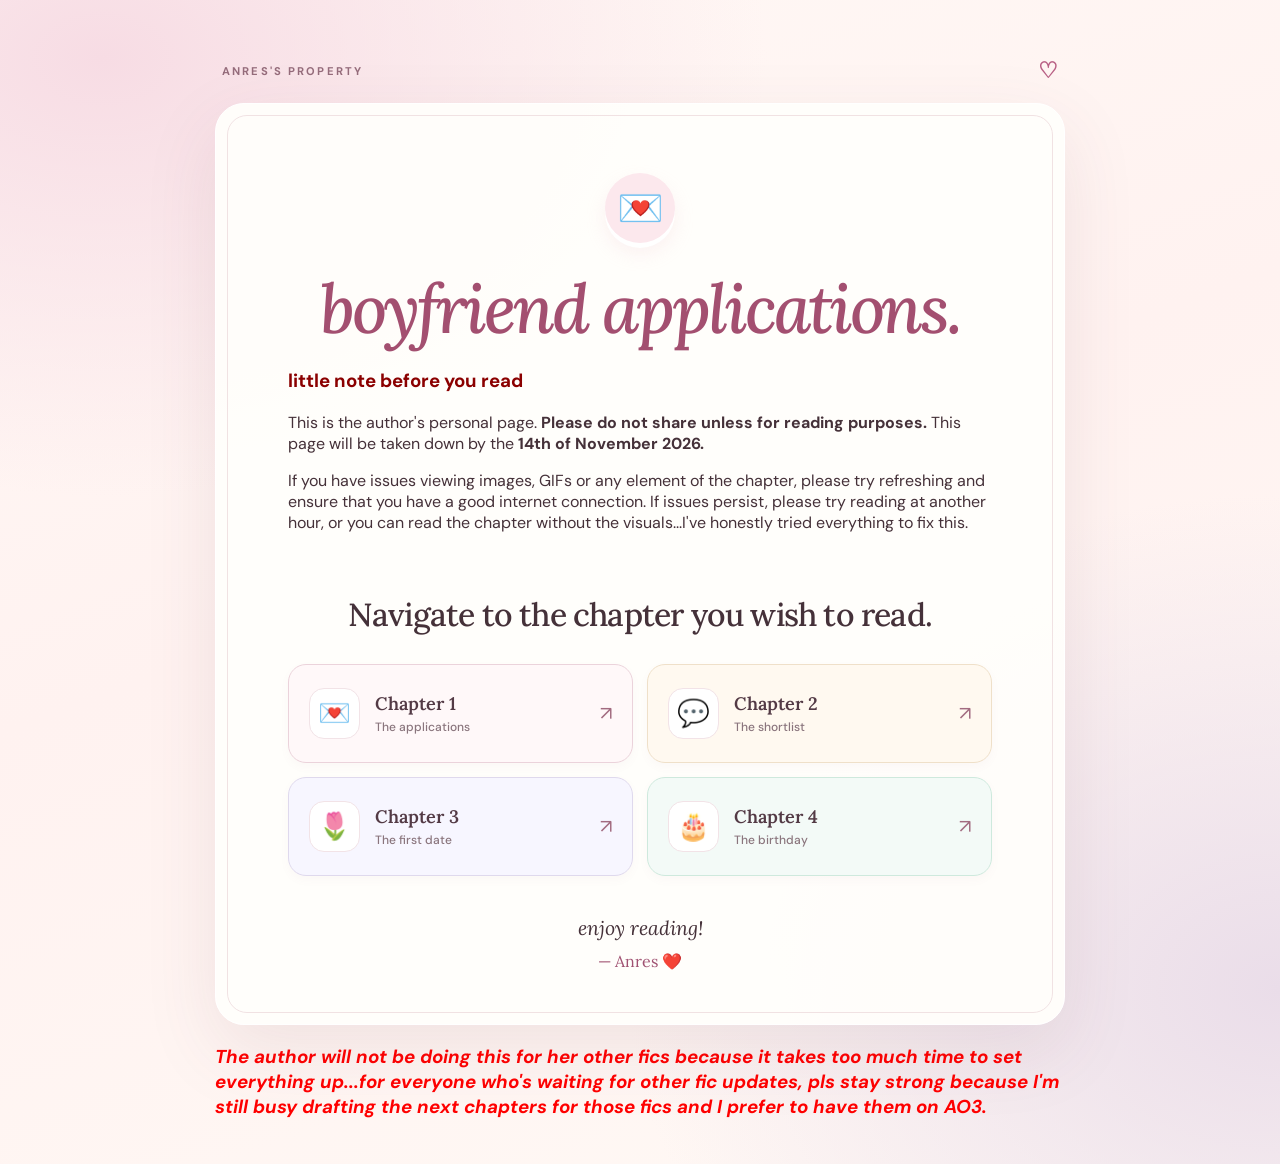
==== commit 921002ac: "changes made" ====
--- a/index.html
+++ b/index.html
@@ -1,1794 +1,189 @@
 <!DOCTYPE html>
 <html lang="en">
 <head>
-    <meta charset="UTF-8">
-    <meta name="viewport" content="width=device-width, initial-scale=1.0">
+  <meta charset="UTF-8">
+  <meta name="viewport" content="width=device-width, initial-scale=1.0">
+  <meta name="robots" content="noindex, nofollow, noarchive">
+  <meta name="theme-color" content="#fff7f4">
+  <meta name="description" content="A personal reading page for Boyfriend Applications, by Anres.">
+  <title>Boyfriend Applications ♡ | Anres</title>
+  <link rel="preconnect" href="https://fonts.googleapis.com">
+  <link rel="preconnect" href="https://fonts.gstatic.com" crossorigin>
+  <link href="https://fonts.googleapis.com/css2?family=DM+Sans:wght@400;500;600;700&family=Lora:ital,wght@0,400;0,500;0,600;1,400;1,500&display=swap" rel="stylesheet">
+  <style>
+    :root {
+      color-scheme: light;
+      --ink: #453139;
+      --muted: #79676e;
+      --rose: #a34f70;
+      --line: #e9d3d9;
+      --paper: #fffefa;
+      --shadow: 0 26px 75px rgba(110, 61, 77, .10);
+    }
+    * { box-sizing: border-box; }
+    html { scroll-behavior: smooth; }
+    body {
+      min-height: 100vh;
+      margin: 0;
+      color: var(--ink);
+      font-family: "DM Sans", "Avenir Next", Arial, sans-serif;
+      background:
+        radial-gradient(ellipse 65% 47% at 8% 5%, #f7dce4 0, transparent 80%),
+        radial-gradient(ellipse 60% 50% at 100% 85%, #eadde9 0, transparent 85%),
+        linear-gradient(160deg, #fff9f6 0%, #fff2f0 45%, #fff9f5 100%);
+    }
+    body::before {
+      content: ""; position: fixed; inset: 0; z-index: -1; pointer-events: none;
+      background-image: radial-gradient(#b9869660 .65px, transparent .65px);
+      background-size: 22px 22px; opacity: .16;
+    }
+    a { -webkit-tap-highlight-color: transparent; }
+    .site {
+      width: min(100% - 32px, 850px);
+      margin: 56px auto 45px;
+    }
+    .topline {
+      display: flex; align-items: center; justify-content: space-between;
+      gap: 12px; margin-bottom: 18px; padding: 0 7px;
+      font-size: .70rem; font-weight: 700; letter-spacing: .19em; text-transform: uppercase;
+      color: #956c7b;
+    }
+    .topline .small-heart { font-size: 1.4rem; letter-spacing: 0; color: #b85f84; }
+    .paper {
+      position: relative; overflow: hidden; border-radius: 29px;
+      background: rgba(255,254,251,.94); border: 1px solid #ffffff;
+      box-shadow: var(--shadow); padding: 69px 72px 52px;
+    }
+    .paper::before {
+      content: ""; position: absolute; inset: 11px;
+      border: 1px solid #f1e2e3; border-radius: 20px;
+      pointer-events: none;
+    }
+    .shine {
+      width: 70px; height: 70px; border-radius: 50%;
+      background: #fce8ed; display: grid; place-items: center;
+      font-size: 2.35rem; color: var(--rose); margin: 0 auto 27px;
+      box-shadow: 0 5px 0 #fff, 0 10px 20px #eab7c333;
+    }
+    .hero { text-align: center; }
+    .eyebrow {
+      margin: 0 0 13px; color: var(--rose);
+      font-size: .70rem; font-weight: 700; text-transform: uppercase;
+      letter-spacing: .23em;
+    }
+    h1 {
+      font-family: "Lora", "Iowan Old Style", Georgia, serif;
+      font-weight: 500; letter-spacing: -.045em;
+      font-size: clamp(2.6rem, 6.4vw, 4.25rem);
+      line-height: 1.16; margin: 0 auto 19px; max-width: 680px;
+    }
+    h1 .first { display: block; font-size: .58em; letter-spacing: -.02em; font-weight: 400; margin-bottom: 7px; color:#886b76; }
+    h1 .title-pink { color: var(--rose); font-style: italic; }
+    .little-deco {
+      margin: 0 auto 24px; display: flex; align-items: center;
+      justify-content: center; gap: 14px; color: #b16e87;
+      font-size: .95rem;
+    }
+    .little-deco::before, .little-deco::after {
+      content: ""; height: 1px; width: 63px; background: #e8bdcb;
+    }
+    .intro {
+      font-family: "Lora", Georgia, serif; font-size: 1.07rem;
+      line-height: 1.7; color: #785d6a; margin: 0 auto 41px;
+    }
+    .notice {
+      border: 1px solid #efd7dc;
+      background: linear-gradient(145deg, #fff9f7, #fdf0f3);
+      border-radius: 19px; padding: 26px 30px;
+      max-width: 670px; margin: 0 auto;
+    }
+    .notice-title {
+      display: flex; align-items: center; gap: 10px;
+      margin: 0 0 14px; font-size: .88rem; font-weight: 700;
+      color: #8d4965; letter-spacing: .025em;
+    }
+    .notice-title .emoji { font-size: 1.12rem; }
+    .notice p {
+      margin: 0 0 13px; font-size: .94rem; line-height: 1.85;
+      color: #67545e;
+    }
+    .notice p:last-child { margin-bottom: 0; }
+    .notice strong { color: #75465c; }
+    .chapters { padding-top: 44px; }
+    .section-overline { font-size: .68rem; font-weight: 700; letter-spacing: .19em; color: #ad6b82; text-transform: uppercase; text-align: center; margin: 0 0 10px; }
+    h2 { font: 500 clamp(1.5rem, 3.4vw, 2rem)/1.35 "Lora", Georgia,serif; text-align:center; letter-spacing: -.025em; margin: 0 0 28px; }
+    .chapter-grid { display: grid; grid-template-columns: repeat(2, minmax(0, 1fr)); gap: 14px; }
+    .chapter-link {
+      position: relative;
+      display: flex; align-items: center; gap: 15px;
+      border-radius: 18px; padding: 19px 20px;
+      border: 1px solid #ebd3db;
+      background: #fff8f9;
+      color: #533a45;
+      text-decoration: none;
+      min-height: 99px;
+      box-shadow: 0 4px 10px #9e6a7e0a;
+      transition: background .2s ease, transform .2s ease, box-shadow .2s ease, border-color .2s ease;
+    }
+    .chapter-link:nth-child(2) { background: #fff9f0; border-color: #efe0c9; }
+    .chapter-link:nth-child(3) { background: #f7f6ff; border-color: #dfd9ed; }
+    .chapter-link:nth-child(4) { background: #f3faf7; border-color: #cee9dd; }
+    .chapter-link:hover { transform: translateY(-4px); box-shadow: 0 12px 28px #8b4d6a24; background: #fff; border-color: #bc8fa3; }
+    .chapter-link:focus-visible { outline: 3px solid #9c5376; outline-offset: 3px; }
+    .chapter-emoji {
+      width: 51px; height: 51px; flex: 0 0 51px;
+      background: #fff; border: 1px solid #f2e3e7;
+      display: grid; place-items: center; border-radius: 15px;
+      font-size: 1.65rem;
+    }
+    .chapter-text { min-width: 0; flex: 1; display: flex; flex-direction: column; gap: 4px; }
+    .chapter-title { font-family: "Lora", Georgia, serif; font-size: 1.13rem; font-weight: 600; }
+    .chapter-sub { font-size: .75rem; color: #8a757d; font-weight: 500; }
+    .chapter-arrow { font-size: 1.22rem; color: #a26b80; }
+    .closing { text-align: center; padding-top: 39px; }
+    .closing p { font-family: "Lora", Georgia, serif; font-style: italic; font-size: 1.22rem; margin: 0 0 11px; }
+    .signature { font-family: "Lora", Georgia, serif; font-size: 1rem; color: #a05272; }
+    .bottom { text-align:center; margin-top: 26px; font-size: .73rem; color:#a58b95; }
+    @media (max-width: 700px) {
+      .site { margin-top: 27px; width: min(100% - 20px, 550px); }
+      .paper { padding: 48px 23px 37px; border-radius: 22px; }
+      .paper::before { inset: 7px; border-radius: 16px; }
+      .notice { padding: 23px 19px; }
+      .chapter-grid { grid-template-columns: 1fr; }
+      .chapter-link { min-height: 83px; }
+      .topline { letter-spacing: .12em; font-size: .63rem; }
+    }
+    @media (prefers-reduced-motion: reduce) {
+      *, *::before, *::after { scroll-behavior: auto !important; transition: none !important; }
+    }
+  </style>
+</head>
+<body>
+  <main class="site">
+    <div class="topline"><span>anres's property</span><span class="small-heart" aria-hidden="true">♡</span></div>
+    <article class="paper">
+      <header class="hero">
+        <div class="shine" aria-hidden="true">💌</div>
+        <h1><span class="title-pink">boyfriend applications.</span></h1>
+      </header>
 
-    <title>SkyNani - Boyfriend Applications - Chapter 1</title>
+     <span class="emoji" aria-hidden="true"></span> <h3 style="color: darkred;">little note before you read</h3> </h2>
+        <p>This is the author's personal page. <strong>Please do not share unless for reading purposes.</strong> This page will be taken down by the <strong>14th of November 2026.</strong></p>
+        <p>If you have issues viewing images, GIFs or any element of the chapter, please try refreshing and ensure that you have a good internet connection. If issues persist, please try reading at another hour, or you can read the chapter without the visuals...I've honestly tried everything to fix this.</p>
+   
+      <nav class="chapters" aria-labelledby="chapter-title">
+        <h2 id="chapter-title">Navigate to the chapter you wish to read.</h2>
+        <div class="chapter-grid">
+          <a class="chapter-link" href="main1.html"><span class="chapter-emoji" aria-hidden="true">💌</span><span class="chapter-text"><span class="chapter-title">Chapter 1</span><span class="chapter-sub">The applications</span></span><span class="chapter-arrow" aria-hidden="true">↗</span></a>
+          <a class="chapter-link" href="main2.html"><span class="chapter-emoji" aria-hidden="true">💬</span><span class="chapter-text"><span class="chapter-title">Chapter 2</span><span class="chapter-sub">The shortlist</span></span><span class="chapter-arrow" aria-hidden="true">↗</span></a>
+          <a class="chapter-link" href="main3.html"><span class="chapter-emoji" aria-hidden="true">🌷</span><span class="chapter-text"><span class="chapter-title">Chapter 3</span><span class="chapter-sub">The first date</span></span><span class="chapter-arrow" aria-hidden="true">↗</span></a>
+          <a class="chapter-link" href="main4.html"><span class="chapter-emoji" aria-hidden="true">🎂</span><span class="chapter-text"><span class="chapter-title">Chapter 4</span><span class="chapter-sub">The birthday</span></span><span class="chapter-arrow" aria-hidden="true">↗</span></a>
+        </div>
+      </nav>
+      <footer class="closing"><p>enjoy reading!</p><span class="signature">— Anres ❤️</span></footer>
+    </article>
 
-    <!-- Your original AO3 workskin -->
-    <link rel="stylesheet" href="SkyNani_Complete_AO3_Workskin.css">
-    <link rel="stylesheet" href="workskin.css">
-
-    <!-- Local preview styling (not part of your AO3 skin) -->
-    <style>
-        * {
-            box-sizing: border-box;
-        }
-
-        body {
-            margin: 0;
-            background: #f5f5f5;
-            color: #333;
-            font-family: Georgia, "Times New Roman", serif;
-            font-size: 16px;
-            line-height: 1.5;
-        }
-
-        #workskin {
-            max-width: 850px;
-            margin: 30px auto;
-            padding: 35px;
-            background: white;
-        }
-
-        @media (max-width: 600px) {
-            #workskin {
-                margin: 0;
-                padding: 15px;
-            }
-        }
-    </style>
-</head>
-
-<body>
-
-    <main id="workskin" class="userstuff"><div class="fic-gangs">
-<div class="fic-gang">
-<p class="fic-gang-title">Sky&#x27;s Gang</p>
-<div class="fic-gang-row fic-gang-row-six">
-<span class="fic-gang-member"><img class="fic-gang-avatar fic-gang-ring-sky" src="https://i.ibb.co/XkVNcWX8/cropped-circle-image-3.png" alt="Sky" width="42" height="42" /><span class="fic-gang-name">Sky</span></span>
-<span class="fic-gang-member"><img class="fic-gang-avatar fic-gang-ring-pond" src="https://i.ibb.co/Xx9DnvHn/cropped-circle-image-47.png" alt="Pond" width="42" height="42" /><span class="fic-gang-name">Pond</span></span>
-<span class="fic-gang-member"><img class="fic-gang-avatar fic-gang-ring-mark" src="https://i.ibb.co/dst21G00/profile-picture.png" alt="Mark" width="42" height="42" /><span class="fic-gang-name">Mark</span></span>
-<span class="fic-gang-member"><img class="fic-gang-avatar fic-gang-ring-tay" src="https://i.ibb.co/0VXS7Wr9/circle-crop-2.jpg" alt="Tay" width="42" height="42" /><span class="fic-gang-name">Tay</span></span>
-<span class="fic-gang-member"><img class="fic-gang-avatar fic-gang-ring-phuwin" src="https://i.ibb.co/4vcBxxx/cropped-circle-image-39.png" alt="Phuwin" width="42" height="42" /><span class="fic-gang-name">Phuwin</span></span>
-<span class="fic-gang-member"><img class="fic-gang-avatar fic-gang-ring-joss" src="https://i.ibb.co/1JGWK5n1/circle-crop.jpg" alt="Joss" width="42" height="42" /><span class="fic-gang-name">Joss</span></span>
-</div>
-</div>
-<div class="fic-gang">
-<p class="fic-gang-title">Dangerous Gang</p>
-<div class="fic-gang-row fic-gang-row-four">
-<span class="fic-gang-member"><img class="fic-gang-avatar fic-gang-ring-nani" src="https://i.ibb.co/Qv0HQSxM/image.png" alt="Nani" width="62" height="62" /><span class="fic-gang-name">Nani</span></span>
-<span class="fic-gang-member"><img class="fic-gang-avatar fic-gang-ring-prem" src="https://i.ibb.co/ccL9bfwc/circle-crop-5.jpg" alt="Prem" width="62" height="62" /><span class="fic-gang-name">Prem</span></span>
-<span class="fic-gang-member"><img class="fic-gang-avatar fic-gang-ring-markji" src="https://i.ibb.co/pvrw1fW0/circle-crop-3.jpg" alt="Markji" width="62" height="62" /><span class="fic-gang-name">Markji</span></span>
-<span class="fic-gang-member"><img class="fic-gang-avatar fic-gang-ring-winny" src="https://i.ibb.co/V01KXMkf/circle-crop-4.jpg" alt="Winny" width="62" height="62" /><span class="fic-gang-name">Winny</span></span>
-</div>
-</div>
-</div>
-
-<p>Sky had a problem but according to his friends, he had several problems, including an unnecessarily large collection of sunglasses, an inability to keep his shirt on whenever he encountered a gym mirror, and a habit of giving relationship advice despite never having been in a relationship himself.</p>
-
-<p>But his biggest problem, according to Sky, was that he was single, and at twenty-six years old, he had decided that something needed to be done about it. Unfortunately for everyone who knew him, Sky was a man who believed that the internet could solve most of his problems.</p>
-
-<div class="twt">
-<div class="twt-header">
-  <div class="twt-icon-container"><img class="twt-icon" src="https://i.ibb.co/XkVNcWX8/cropped-circle-image-3.png" alt="Wongravee Nateetorn profile picture" /></div>
-  <div class="twt-id"><span class="twt-name">Wongravee Nateetorn</span> <img class="twt-socialimg" src="https://i.postimg.cc/136gJC3t/undefined-Imgur-2.png" alt="Verified" /><br />
-    <span class="twt-handle">@skywongraveee</span></div>
-</div>
-<div class="twt-content">after careful consideration i&#x27;ve decided that i&#x27;m ready to be someone&#x27;s boyfriend<br /><br />applications are officially open<br /><br />requirements:<br /><br />- must be cute<br /><br />- must think i&#x27;m cute<br /><br />- must laugh at my jokes<br /><br />- must be willing to eat with me<br /><br />- must not get jealous when i post shirtless pictures<br /><br />thank you for your attention</div>
-<img class="twt-image" src="https://i.ibb.co/VWqRQcLd/image.png" alt="Photo attached to post" />
-<div class="twt-timestamp">9:03 PM · Oct 14, 2026</div>
-<hr class="twt-sep" /><div class="twt-stat1"><strong>3,482</strong> Replies &nbsp;&nbsp; <strong>18.6K</strong> Reposts &nbsp;&nbsp; <strong>72.4K</strong> Likes</div>
-</div>
-<br />
-
-<p>The tweet had been online for a few seconds when Mark Pakin became the first person to respond.</p>
-<div class="twt">
-<div class="twt-header">
-  <div class="twt-icon-container"><img class="twt-icon" src="https://i.ibb.co/dst21G00/profile-picture.png" alt="ภาคินผู้ชายปอนปอน profile picture" /></div>
-  <div class="twt-id"><span class="twt-name">ภาคินผู้ชายปอนปอน</span> <img class="twt-socialimg" src="https://i.postimg.cc/136gJC3t/undefined-Imgur-2.png" alt="Verified" /><br />
-    <span class="twt-handle">@mmarkpkk</span></div>
-</div>
-<div class="twt-content">bro this is so embarrassing delete it😶</div>
-<div class="twt-timestamp">9:04 PM · Oct 14, 2026</div>
-<hr class="twt-sep-reply" />
-<div class="twt-replybox">
-<div class="twt-icon-replycontainer"><img class="twt-icon" src="https://i.ibb.co/XkVNcWX8/cropped-circle-image-3.png" alt="Wongravee Nateetorn profile picture" /></div>
-<div class="twt-replycontainer">
-<span class="twt-name">Wongravee Nateetorn</span> <img class="twt-socialimg" src="https://i.postimg.cc/136gJC3t/undefined-Imgur-2.png" alt="Verified" /> <span class="twt-handle">@skywongraveee · 9:04 PM · Oct 14</span>
-<span class="twt-handle">Replying to</span> <span class="twt-hl">@mmarkpkk</span>
-<div class="twt-replycontent">you are not eligible to apply anyway</div>
-<img class="twt-image" src="https://media.giphy.com/media/v1.Y2lkPTc5MGI3NjExcWF6ZzlmaHR4NGxkYXQ4ZHQwcGNmam9mY3BoMzR1MHg2YzVtc2YyOSZlcD12MV9naWZzX3NlYXJjaCZjdD1n/2vrGD7BtskWD8HB5BK/giphy.gif" alt="GIF attached to post" />
-<div class="twt-stat2">
-  <div class="twt-social"><img class="twt-socialimg" src="https://i.postimg.cc/mgMc8Xg1/undefined-Imgur.png" alt="Comments" /></div>
-  <div class="twt-social"><img class="twt-socialimg" src="https://i.postimg.cc/rwWdQnwp/undefined-Imgur-3.png" alt="Reposts" /></div>
-  <div class="twt-social"><img class="twt-socialimg" src="https://i.postimg.cc/dVd74HVt/undefined-Imgur-4.png" alt="Likes" /></div>
-</div>
-</div>
-</div>
-<hr class="twt-sep-reply" />
-<div class="twt-replybox">
-<div class="twt-icon-replycontainer"><img class="twt-icon" src="https://i.ibb.co/dst21G00/profile-picture.png" alt="ภาคินผู้ชายปอนปอน profile picture" /></div>
-<div class="twt-replycontainer">
-<span class="twt-name">ภาคินผู้ชายปอนปอน</span> <img class="twt-socialimg" src="https://i.postimg.cc/136gJC3t/undefined-Imgur-2.png" alt="Verified" /> <span class="twt-handle">@mmarkpkk · 9:05 PM · Oct 14</span>
-<span class="twt-handle">Replying to</span> <span class="twt-hl">@skywongraveee</span>
-<div class="twt-replycontent">THANK GOD</div>
-<div class="twt-stat2">
-  <div class="twt-social"><img class="twt-socialimg" src="https://i.postimg.cc/mgMc8Xg1/undefined-Imgur.png" alt="Comments" /></div>
-  <div class="twt-social"><img class="twt-socialimg" src="https://i.postimg.cc/rwWdQnwp/undefined-Imgur-3.png" alt="Reposts" /></div>
-  <div class="twt-social"><img class="twt-socialimg" src="https://i.postimg.cc/dVd74HVt/undefined-Imgur-4.png" alt="Likes" /></div>
-</div>
-</div>
-</div>
-</div>
-<br />
-
-<div class="twt">
-<div class="twt-header">
-  <div class="twt-icon-container"><img class="twt-icon" src="https://i.ibb.co/0VXS7Wr9/circle-crop-2.jpg" alt="เทย์ทาวาฬ profile picture" /></div>
-  <div class="twt-id"><span class="twt-name">เทย์ทาวาฬ</span> <img class="twt-socialimg" src="https://i.postimg.cc/136gJC3t/undefined-Imgur-2.png" alt="Verified" /><br />
-    <span class="twt-handle">@Tawan_V</span></div>
-</div>
-<div class="twt-content">Weren&#x27;t you the one who said relationships were a waste of time because you could just go to the gym instead?</div>
-<img class="twt-image" src="https://media.giphy.com/media/v1.Y2lkPTc5MGI3NjExeHRwd3F2d2E1MHIwcjI4c2t0eWk0d2c2ZTZudnM2c2doY2Y0MjN5aiZlcD12MV9naWZzX3NlYXJjaCZjdD1n/D8qJlXpO3MVccXZ9mA/giphy.gif" alt="GIF attached to post" />
-<div class="twt-timestamp">9:05 PM · Oct 14, 2026</div>
-<hr class="twt-sep-reply" />
-<div class="twt-replybox">
-<div class="twt-icon-replycontainer"><img class="twt-icon" src="https://i.ibb.co/XkVNcWX8/cropped-circle-image-3.png" alt="Wongravee Nateetorn profile picture" /></div>
-<div class="twt-replycontainer">
-<span class="twt-name">Wongravee Nateetorn</span> <img class="twt-socialimg" src="https://i.postimg.cc/136gJC3t/undefined-Imgur-2.png" alt="Verified" /> <span class="twt-handle">@skywongraveee · 9:06 PM · Oct 14</span>
-<span class="twt-handle">Replying to</span> <span class="twt-hl">@Tawan_V</span>
-<div class="twt-replycontent">people grow p&#x27;tay</div>
-<div class="twt-stat2">
-  <div class="twt-social"><img class="twt-socialimg" src="https://i.postimg.cc/mgMc8Xg1/undefined-Imgur.png" alt="Comments" /></div>
-  <div class="twt-social"><img class="twt-socialimg" src="https://i.postimg.cc/rwWdQnwp/undefined-Imgur-3.png" alt="Reposts" /></div>
-  <div class="twt-social"><img class="twt-socialimg" src="https://i.postimg.cc/dVd74HVt/undefined-Imgur-4.png" alt="Likes" /></div>
-</div>
-</div>
-</div>
-<hr class="twt-sep-reply" />
-<div class="twt-replybox">
-<div class="twt-icon-replycontainer"><img class="twt-icon" src="https://i.ibb.co/0VXS7Wr9/circle-crop-2.jpg" alt="เทย์ทาวาฬ profile picture" /></div>
-<div class="twt-replycontainer">
-<span class="twt-name">เทย์ทาวาฬ</span> <img class="twt-socialimg" src="https://i.postimg.cc/136gJC3t/undefined-Imgur-2.png" alt="Verified" /> <span class="twt-handle">@Tawan_V · 9:06 PM · Oct 14</span>
-<span class="twt-handle">Replying to</span> <span class="twt-hl">@skywongraveee</span>
-<div class="twt-replycontent">It was yesterday.</div>
-<div class="twt-stat2">
-  <div class="twt-social"><img class="twt-socialimg" src="https://i.postimg.cc/mgMc8Xg1/undefined-Imgur.png" alt="Comments" /></div>
-  <div class="twt-social"><img class="twt-socialimg" src="https://i.postimg.cc/rwWdQnwp/undefined-Imgur-3.png" alt="Reposts" /></div>
-  <div class="twt-social"><img class="twt-socialimg" src="https://i.postimg.cc/dVd74HVt/undefined-Imgur-4.png" alt="Likes" /></div>
-</div>
-</div>
-</div>
-</div>
-<br />
-
-<div class="twt">
-<div class="twt-header">
-  <div class="twt-icon-container"><img class="twt-icon" src="https://i.ibb.co/1JGWK5n1/circle-crop.jpg" alt="JWR profile picture" /></div>
-  <div class="twt-id"><span class="twt-name">JWR</span> <img class="twt-socialimg" src="https://i.postimg.cc/136gJC3t/undefined-Imgur-2.png" alt="Verified" /><br />
-    <span class="twt-handle">@Josswayar</span></div>
-</div>
-<div class="twt-content">you forgot the requirement that they must be able to tolerate you</div>
-<div class="twt-timestamp">9:06 PM · Oct 14, 2026</div>
-<hr class="twt-sep-reply" />
-<div class="twt-replybox">
-<div class="twt-icon-replycontainer"><img class="twt-icon" src="https://i.ibb.co/XkVNcWX8/cropped-circle-image-3.png" alt="Wongravee Nateetorn profile picture" /></div>
-<div class="twt-replycontainer">
-<span class="twt-name">Wongravee Nateetorn</span> <img class="twt-socialimg" src="https://i.postimg.cc/136gJC3t/undefined-Imgur-2.png" alt="Verified" /> <span class="twt-handle">@skywongraveee · 9:07 PM · Oct 14</span>
-<span class="twt-handle">Replying to</span> <span class="twt-hl">@Josswayar</span>
-<div class="twt-replycontent">why are all of you attacking me when i&#x27;m trying to find love</div>
-<div class="twt-stat2">
-  <div class="twt-social"><img class="twt-socialimg" src="https://i.postimg.cc/mgMc8Xg1/undefined-Imgur.png" alt="Comments" /></div>
-  <div class="twt-social"><img class="twt-socialimg" src="https://i.postimg.cc/rwWdQnwp/undefined-Imgur-3.png" alt="Reposts" /></div>
-  <div class="twt-social"><img class="twt-socialimg" src="https://i.postimg.cc/dVd74HVt/undefined-Imgur-4.png" alt="Likes" /></div>
-</div>
-</div>
-</div>
-<hr class="twt-sep-reply" />
-<div class="twt-replybox">
-<div class="twt-icon-replycontainer"><img class="twt-icon" src="https://i.ibb.co/1JGWK5n1/circle-crop.jpg" alt="JWR profile picture" /></div>
-<div class="twt-replycontainer">
-<span class="twt-name">JWR</span> <img class="twt-socialimg" src="https://i.postimg.cc/136gJC3t/undefined-Imgur-2.png" alt="Verified" /> <span class="twt-handle">@Josswayar · 9:08 PM · Oct 14</span>
-<span class="twt-handle">Replying to</span> <span class="twt-hl">@skywongraveee</span>
-<div class="twt-replycontent">because you made us listen to a 40 minute speech about how love is a social construct last week</div>
-<img class="twt-image" src="https://media.giphy.com/media/v1.Y2lkPTc5MGI3NjExeHRwd3F2d2E1MHIwcjI4c2t0eWk0d2c2ZTZudnM2c2doY2Y0MjN5aiZlcD12MV9naWZzX3NlYXJjaCZjdD1n/glmRyiSI3v5E4/giphy.gif" alt="GIF attached to post" />
-<div class="twt-stat2">
-  <div class="twt-social"><img class="twt-socialimg" src="https://i.postimg.cc/mgMc8Xg1/undefined-Imgur.png" alt="Comments" /></div>
-  <div class="twt-social"><img class="twt-socialimg" src="https://i.postimg.cc/rwWdQnwp/undefined-Imgur-3.png" alt="Reposts" /></div>
-  <div class="twt-social"><img class="twt-socialimg" src="https://i.postimg.cc/dVd74HVt/undefined-Imgur-4.png" alt="Likes" /></div>
-</div>
-</div>
-</div>
-</div>
-<br />
-
-<div class="twt">
-<div class="twt-header">
-  <div class="twt-icon-container"><img class="twt-icon" src="https://i.ibb.co/Xx9DnvHn/cropped-circle-image-47.png" alt="ppnaravit profile picture" /></div>
-  <div class="twt-id"><span class="twt-name">ppnaravit</span> <img class="twt-socialimg" src="https://i.postimg.cc/136gJC3t/undefined-Imgur-2.png" alt="Verified" /><br />
-    <span class="twt-handle">@ppnaravit</span></div>
-</div>
-<div class="twt-content">as someone who has known this man for years i advise all applicants to reconsider</div>
-<div class="twt-timestamp">9:07 PM · Oct 14, 2026</div>
-<hr class="twt-sep-reply" />
-<div class="twt-replybox">
-<div class="twt-icon-replycontainer"><img class="twt-icon" src="https://i.ibb.co/XkVNcWX8/cropped-circle-image-3.png" alt="Wongravee Nateetorn profile picture" /></div>
-<div class="twt-replycontainer">
-<span class="twt-name">Wongravee Nateetorn</span> <img class="twt-socialimg" src="https://i.postimg.cc/136gJC3t/undefined-Imgur-2.png" alt="Verified" /> <span class="twt-handle">@skywongraveee · 9:09 PM · Oct 14</span>
-<span class="twt-handle">Replying to</span> <span class="twt-hl">@ppnaravit</span>
-<div class="twt-replycontent">HELLO WTF?????</div>
-<img class="twt-image" src="https://media.giphy.com/media/v1.Y2lkPWVjZjA1ZTQ3ZG96d2g4OG5zNTVuY2ZxYzV6eGxobG10MGRmN2NqNXFvemprYTNiOCZlcD12MV9naWZzX3NlYXJjaCZjdD1n/1n6eH19wyH1439T4nA/giphy.gif" alt="GIF attached to post" />
-<div class="twt-stat2">
-  <div class="twt-social"><img class="twt-socialimg" src="https://i.postimg.cc/mgMc8Xg1/undefined-Imgur.png" alt="Comments" /></div>
-  <div class="twt-social"><img class="twt-socialimg" src="https://i.postimg.cc/rwWdQnwp/undefined-Imgur-3.png" alt="Reposts" /></div>
-  <div class="twt-social"><img class="twt-socialimg" src="https://i.postimg.cc/dVd74HVt/undefined-Imgur-4.png" alt="Likes" /></div>
-</div>
-</div>
-</div>
-<hr class="twt-sep-reply" />
-<div class="twt-replybox">
-<div class="twt-icon-replycontainer"><img class="twt-icon" src="https://i.ibb.co/Xx9DnvHn/cropped-circle-image-47.png" alt="ppnaravit profile picture" /></div>
-<div class="twt-replycontainer">
-<span class="twt-name">ppnaravit</span> <img class="twt-socialimg" src="https://i.postimg.cc/136gJC3t/undefined-Imgur-2.png" alt="Verified" /> <span class="twt-handle">@ppnaravit · 9:09 PM · Oct 14</span>
-<span class="twt-handle">Replying to</span> <span class="twt-hl">@skywongraveee</span>
-<div class="twt-replycontent">you said i was embarrassing for being in love</div>
-<div class="twt-stat2">
-  <div class="twt-social"><img class="twt-socialimg" src="https://i.postimg.cc/mgMc8Xg1/undefined-Imgur.png" alt="Comments" /></div>
-  <div class="twt-social"><img class="twt-socialimg" src="https://i.postimg.cc/rwWdQnwp/undefined-Imgur-3.png" alt="Reposts" /></div>
-  <div class="twt-social"><img class="twt-socialimg" src="https://i.postimg.cc/dVd74HVt/undefined-Imgur-4.png" alt="Likes" /></div>
-</div>
-</div>
-</div>
-<hr class="twt-sep-reply" />
-<div class="twt-replybox">
-<div class="twt-icon-replycontainer"><img class="twt-icon" src="https://i.ibb.co/XkVNcWX8/cropped-circle-image-3.png" alt="Wongravee Nateetorn profile picture" /></div>
-<div class="twt-replycontainer">
-<span class="twt-name">Wongravee Nateetorn</span> <img class="twt-socialimg" src="https://i.postimg.cc/136gJC3t/undefined-Imgur-2.png" alt="Verified" /> <span class="twt-handle">@skywongraveee · 9:10 PM · Oct 14</span>
-<span class="twt-handle">Replying to</span> <span class="twt-hl">@ppnaravit</span>
-<div class="twt-replycontent">you ARE embarrassing bro</div>
-<div class="twt-stat2">
-  <div class="twt-social"><img class="twt-socialimg" src="https://i.postimg.cc/mgMc8Xg1/undefined-Imgur.png" alt="Comments" /></div>
-  <div class="twt-social"><img class="twt-socialimg" src="https://i.postimg.cc/rwWdQnwp/undefined-Imgur-3.png" alt="Reposts" /></div>
-  <div class="twt-social"><img class="twt-socialimg" src="https://i.postimg.cc/dVd74HVt/undefined-Imgur-4.png" alt="Likes" /></div>
-</div>
-</div>
-</div>
-<hr class="twt-sep-reply" />
-<div class="twt-replybox">
-<div class="twt-icon-replycontainer"><img class="twt-icon" src="https://i.ibb.co/Xx9DnvHn/cropped-circle-image-47.png" alt="ppnaravit profile picture" /></div>
-<div class="twt-replycontainer">
-<span class="twt-name">ppnaravit</span> <img class="twt-socialimg" src="https://i.postimg.cc/136gJC3t/undefined-Imgur-2.png" alt="Verified" /> <span class="twt-handle">@ppnaravit · 9:10 PM · Oct 14</span>
-<span class="twt-handle">Replying to</span> <span class="twt-hl">@skywongraveee</span>
-<div class="twt-replycontent">and yet i have a boyfriend</div>
-<img class="twt-image" src="https://media.giphy.com/media/v1.Y2lkPTc5MGI3NjExa2JxNWpicnkzemgwcTR0MjI1cjRobmhqdm0zcHFsYnlwdjYzcnV4ciZlcD12MV9naWZzX3NlYXJjaCZjdD1n/IRS55UOSYEeAZaHg1C/giphy.gif" alt="GIF attached to post" />
-<div class="twt-stat2">
-  <div class="twt-social"><img class="twt-socialimg" src="https://i.postimg.cc/mgMc8Xg1/undefined-Imgur.png" alt="Comments" /></div>
-  <div class="twt-social"><img class="twt-socialimg" src="https://i.postimg.cc/rwWdQnwp/undefined-Imgur-3.png" alt="Reposts" /></div>
-  <div class="twt-social"><img class="twt-socialimg" src="https://i.postimg.cc/dVd74HVt/undefined-Imgur-4.png" alt="Likes" /></div>
-</div>
-</div>
-</div>
-</div>
-<br />
-
-<div class="twt">
-<div class="twt-header">
-  <div class="twt-icon-container"><img class="twt-icon" src="https://i.ibb.co/4vcBxxx/cropped-circle-image-39.png" alt="phuwintang profile picture" /></div>
-  <div class="twt-id"><span class="twt-name">phuwintang</span> <img class="twt-socialimg" src="https://i.postimg.cc/136gJC3t/undefined-Imgur-2.png" alt="Verified" /><br />
-    <span class="twt-handle">@phuwintang</span></div>
-</div>
-<div class="twt-content">the fact that he didn&#x27;t include his employment history or qualifications is concerning. what benefits are you offering applicants phi Sky?</div>
-<div class="twt-timestamp">9:08 PM · Oct 14, 2026</div>
-<hr class="twt-sep-reply" />
-<div class="twt-replybox">
-<div class="twt-icon-replycontainer"><img class="twt-icon" src="https://i.ibb.co/XkVNcWX8/cropped-circle-image-3.png" alt="Wongravee Nateetorn profile picture" /></div>
-<div class="twt-replycontainer">
-<span class="twt-name">Wongravee Nateetorn</span> <img class="twt-socialimg" src="https://i.postimg.cc/136gJC3t/undefined-Imgur-2.png" alt="Verified" /> <span class="twt-handle">@skywongraveee · 9:11 PM · Oct 14</span>
-<span class="twt-handle">Replying to</span> <span class="twt-hl">@phuwintang</span>
-<div class="twt-replycontent">I’m the benefit</div>
-<img class="twt-image" src="https://c.tenor.com/0RS_lZEHFpkAAAAC/tenor.gif" alt="GIF attached to post" />
-<div class="twt-stat2">
-  <div class="twt-social"><img class="twt-socialimg" src="https://i.postimg.cc/mgMc8Xg1/undefined-Imgur.png" alt="Comments" /></div>
-  <div class="twt-social"><img class="twt-socialimg" src="https://i.postimg.cc/rwWdQnwp/undefined-Imgur-3.png" alt="Reposts" /></div>
-  <div class="twt-social"><img class="twt-socialimg" src="https://i.postimg.cc/dVd74HVt/undefined-Imgur-4.png" alt="Likes" /></div>
-</div>
-</div>
-</div>
-<hr class="twt-sep-reply" />
-<div class="twt-replybox">
-<div class="twt-icon-replycontainer"><img class="twt-icon" src="https://i.ibb.co/4vcBxxx/cropped-circle-image-39.png" alt="phuwintang profile picture" /></div>
-<div class="twt-replycontainer">
-<span class="twt-name">phuwintang</span> <img class="twt-socialimg" src="https://i.postimg.cc/136gJC3t/undefined-Imgur-2.png" alt="Verified" /> <span class="twt-handle">@phuwintang · 9:12 PM · Oct 14</span>
-<span class="twt-handle">Replying to</span> <span class="twt-hl">@skywongraveee</span>
-<div class="twt-replycontent">LMAO. Goodluck</div>
-<img class="twt-image" src="https://media.giphy.com/media/v1.Y2lkPTc5MGI3NjExM29ibTIyMTJsNHIxaWxqY2lkOXU2bHJxbHoyOGlzbnExeGMwZTR4OSZlcD12MV9naWZzX3NlYXJjaCZjdD1n/l4hLByhJfsbv87PJC/giphy.gif" alt="GIF attached to post" />
-<div class="twt-stat2">
-  <div class="twt-social"><img class="twt-socialimg" src="https://i.postimg.cc/mgMc8Xg1/undefined-Imgur.png" alt="Comments" /></div>
-  <div class="twt-social"><img class="twt-socialimg" src="https://i.postimg.cc/rwWdQnwp/undefined-Imgur-3.png" alt="Reposts" /></div>
-  <div class="twt-social"><img class="twt-socialimg" src="https://i.postimg.cc/dVd74HVt/undefined-Imgur-4.png" alt="Likes" /></div>
-</div>
-</div>
-</div>
-</div>
-<br />
-
-<div class="twt">
-<div class="twt-content"><strong>TRENDING IN THAILAND</strong></div>
-<div class="twt-timestamp">9:12 PM · Oct 14, 2026</div>
-<hr class="twt-sep" />
-<div class="twt-content"><span class="twt-handle">1 · Entertainment · Trending</span><br /><strong><span class="twt-hl">#SkyDatingApplications</span></strong><br /><span class="twt-handle">28.6K posts</span></div>
-<hr class="twt-sep" />
-<div class="twt-content"><span class="twt-handle">3 · Trending</span><br /><strong>SKY WONGRAVEE</strong><br /><span class="twt-handle">16.2K posts</span></div>
-<hr class="twt-sep" />
-<div class="twt-content"><span class="twt-handle">7 · Entertainment · Trending</span><br /><strong>POOR SKY</strong><br /><span class="twt-handle">8,429 posts</span></div>
-</div><br />
-<div class="twt">
-<div class="twt-header">
-  <div class="twt-icon-container"><img class="twt-icon" src="https://i.ibb.co/zHRfsX3Q/cropped-circle-image-32.png" alt="sky’s sunshine ☀ profile picture" /></div>
-  <div class="twt-id"><span class="twt-name">sky’s sunshine ☀</span><br />
-    <span class="twt-handle">@skysunshine</span></div>
-</div>
-<div class="twt-content">HE&#x27;S SO PATHETIC I LOVE HIM SO MUCH Y’ALL😭😭😭</div>
-<div class="twt-timestamp">9:12 PM · Oct 14, 2026</div>
-</div>
-<br />
-
-<div class="twt">
-<div class="twt-header">
-  <div class="twt-icon-container"><img class="twt-icon" src="https://i.ibb.co/Vc4C60wV/cropped-circle-image-11.png" alt="wongravee daily profile picture" /></div>
-  <div class="twt-id"><span class="twt-name">wongravee daily</span><br />
-    <span class="twt-handle">@wongraveedaily</span></div>
-</div>
-<div class="twt-content">sky opening boyfriend applications on twitter instead of downloading a dating app is exactly the kind of behaviour i expect from him, I love that dumbass</div>
-<img class="twt-image" src="https://media1.tenor.com/m/GkC33Cs58HEAAAAC/sky-wongravee-sky-wongravee-letterboxd.gif" alt="GIF attached to post" />
-<div class="twt-timestamp">9:12 PM · Oct 14, 2026</div>
-</div>
-<br />
-
-<div class="twt">
-<div class="twt-header">
-  <div class="twt-icon-container"><img class="twt-icon" src="https://i.ibb.co/zTdwvnT9/cropped-circle-image-9.png" alt="sky’s left dimple profile picture" /></div>
-  <div class="twt-id"><span class="twt-name">sky’s left dimple</span><br />
-    <span class="twt-handle">@skysleftdimple</span></div>
-</div>
-<div class="twt-content">I&#x27;M SINGLE I&#x27;M CUTE I LAUGH AT EVERYTHING AND I LOVE EATING PLEASE PICK ME</div>
-<img class="twt-image" src="https://media.giphy.com/media/v1.Y2lkPTc5MGI3NjExeWV2a2Y2djN5Z3B0NThtbmlhdmd6MGx6YXlyNDFseWNvcThnN3YwcCZlcD12MV9naWZzX3NlYXJjaCZjdD1n/LReiKIuxL8T3f8thC0/giphy.gif" alt="GIF attached to post" />
-<div class="twt-timestamp">9:12 PM · Oct 14, 2026</div>
-</div>
-<br />
-
-<div class="twt">
-<div class="twt-header">
-  <div class="twt-icon-container"><img class="twt-icon" src="https://i.ibb.co/vMdc6J0/cropped-circle-image-30.png" alt="sky is my type profile picture" /></div>
-  <div class="twt-id"><span class="twt-name">sky is my type</span><br />
-    <span class="twt-handle">@skyismytype</span></div>
-</div>
-<div class="twt-content"><span class="twt-hl">@skywongraveee</span>, p&#x27;sky i have a bachelor&#x27;s degree, a stable income, no criminal record and excellent communication skills as well</div>
-<div class="twt-timestamp">9:13 PM · Oct 14, 2026</div>
-</div>
-<br />
-
-<div class="twt">
-<div class="twt-header">
-  <div class="twt-icon-container"><img class="twt-icon" src="https://i.ibb.co/0RYDS08X/Aesthetic-Cloud-PFP-Dreamy-Sunset-Sky-Profile-Picture.jpg" alt="wongravee’s gf profile picture" /></div>
-  <div class="twt-id"><span class="twt-name">wongravee’s gf</span><br />
-    <span class="twt-handle">@wongraveesgf</span></div>
-</div>
-<div class="twt-content">do we need to submit a cv or is a selfie enough <span class="twt-hl">@skywongraveee</span></div>
-<div class="twt-timestamp">9:13 PM · Oct 14, 2026</div>
-<hr class="twt-sep-reply" />
-<div class="twt-replybox">
-<div class="twt-icon-replycontainer"><img class="twt-icon" src="https://i.ibb.co/XkVNcWX8/cropped-circle-image-3.png" alt="Wongravee Nateetorn profile picture" /></div>
-<div class="twt-replycontainer">
-<span class="twt-name">Wongravee Nateetorn</span> <img class="twt-socialimg" src="https://i.postimg.cc/136gJC3t/undefined-Imgur-2.png" alt="Verified" /> <span class="twt-handle">@skywongraveee · 9:13 PM · Oct 14</span>
-<span class="twt-handle">Replying to</span> <span class="twt-hl">@wongraveesgf</span>
-<div class="twt-replycontent">selfie is fine, cv is good too</div>
-<div class="twt-stat2">
-  <div class="twt-social"><img class="twt-socialimg" src="https://i.postimg.cc/mgMc8Xg1/undefined-Imgur.png" alt="Comments" /></div>
-  <div class="twt-social"><img class="twt-socialimg" src="https://i.postimg.cc/rwWdQnwp/undefined-Imgur-3.png" alt="Reposts" /></div>
-  <div class="twt-social"><img class="twt-socialimg" src="https://i.postimg.cc/dVd74HVt/undefined-Imgur-4.png" alt="Likes" /></div>
-</div>
-</div>
-</div>
-<hr class="twt-sep-reply" />
-<div class="twt-replybox">
-<div class="twt-icon-replycontainer"><img class="twt-icon" src="https://i.ibb.co/0RYDS08X/Aesthetic-Cloud-PFP-Dreamy-Sunset-Sky-Profile-Picture.jpg" alt="wongravee’s gf profile picture" /></div>
-<div class="twt-replycontainer">
-<span class="twt-name">wongravee’s gf</span> <span class="twt-handle">@wongraveesgf · 9:14 PM · Oct 14</span>
-<span class="twt-handle">Replying to</span> <span class="twt-hl">@skywongraveee</span>
-<div class="twt-replycontent">HE REPLIED TO ME?????</div>
-<img class="twt-image" src="https://media1.tenor.com/m/dHD459lUhJIAAAAd/meandthee-gmmtv.gif" alt="GIF attached to post" />
-<div class="twt-stat2">
-  <div class="twt-social"><img class="twt-socialimg" src="https://i.postimg.cc/mgMc8Xg1/undefined-Imgur.png" alt="Comments" /></div>
-  <div class="twt-social"><img class="twt-socialimg" src="https://i.postimg.cc/rwWdQnwp/undefined-Imgur-3.png" alt="Reposts" /></div>
-  <div class="twt-social"><img class="twt-socialimg" src="https://i.postimg.cc/dVd74HVt/undefined-Imgur-4.png" alt="Likes" /></div>
-</div>
-</div>
-</div>
-</div>
-<br />
-
-<div class="twt">
-<div class="twt-header">
-  <div class="twt-icon-container"><img class="twt-icon" src="https://i.ibb.co/zHRfsX3Q/cropped-circle-image-32.png" alt="sky’s sunshine ☀ profile picture" /></div>
-  <div class="twt-id"><span class="twt-name">sky’s sunshine ☀</span><br />
-    <span class="twt-handle">@skysunshine</span></div>
-</div>
-<div class="twt-content">NOT HIM ACTUALLY REVIEWING THE APPLICATIONS 😭</div>
-<div class="twt-timestamp">9:14 PM · Oct 14, 2026</div>
-</div>
-<br />
-
-<div class="twt">
-<div class="twt-header">
-  <div class="twt-icon-container"><img class="twt-icon" src="https://i.ibb.co/fzf4MKTN/Sanrio-Characters.jpg" alt="gmmtv chaos profile picture" /></div>
-  <div class="twt-id"><span class="twt-name">gmmtv chaos</span><br />
-    <span class="twt-handle">@gmmtvchaos</span></div>
-</div>
-<div class="twt-content">the funniest part is that he&#x27;s genuinely serious about this shit🤣🤣</div>
-<div class="twt-timestamp">9:14 PM · Oct 14, 2026</div>
-</div>
-<br />
-
-<div class="twt">
-<div class="twt-header">
-  <div class="twt-icon-container"><img class="twt-icon" src="https://i.ibb.co/6c69rFvH/cropped-circle-image-22.png" alt="suns for sky profile picture" /></div>
-  <div class="twt-id"><span class="twt-name">suns for sky</span><br />
-    <span class="twt-handle">@sunsforsky</span></div>
-</div>
-<div class="twt-content">remember when this man said he&#x27;d rather buy another motorcycle than get a boyfriend</div>
-<img class="twt-image" src="https://media.giphy.com/media/v1.Y2lkPTc5MGI3NjExNGVmcXF0cGpiZmR3NDd2aXBuamd6aHNoa3pxZDNnbXEyMHczNjgzbSZlcD12MV9naWZzX3NlYXJjaCZjdD1n/brYjDJ2FUjn1KL3Pzw/giphy.gif" alt="GIF attached to post" />
-<div class="twt-timestamp">9:15 PM · Oct 14, 2026</div>
-</div>
-<br />
-
-<div class="twt">
-<div class="twt-header">
-  <div class="twt-icon-container"><img class="twt-icon" src="https://i.ibb.co/zTdwvnT9/cropped-circle-image-9.png" alt="sky’s left dimple profile picture" /></div>
-  <div class="twt-id"><span class="twt-name">sky’s left dimple</span><br />
-    <span class="twt-handle">@skysleftdimple</span></div>
-</div>
-<div class="twt-content">THE MOTORCYCLE DOESN&#x27;T CUDDLE HIM AT NIGHT DOES IT???</div>
-<img class="twt-image" src="https://media.giphy.com/media/v1.Y2lkPWVjZjA1ZTQ3ODlxNDA0YTRkeGxpOHMxMndxd29sbnQwZ3Q3ODAxbmJyeWhndmFqcyZlcD12MV9naWZzX3NlYXJjaCZjdD1n/l0HlvtIPzPdt2usKs/giphy.gif" alt="GIF attached to post" />
-<div class="twt-timestamp">9:15 PM · Oct 14, 2026</div>
-</div>
-<br />
-
-<div class="wpp">
-<div class="light">
-<div class="header">
-<img class="button1" src="https://i.ibb.co/GxfS8Nj/ezgif-com-webp-to-png-sjiyil.png" alt="Back" width="20px" />
-<img class="icon" src="https://i.ibb.co/4Rp8kYQx/image.png" alt="Group picture" width="20px" />
-<span class="group"><span class="screenreader">A group chat called: </span>Unfortunately We&#x27;re Friends (6)</span>
-<span class="groupmembers"><span class="screenreader">with: </span>Sky, Pond, Mark, Tay, Phuwin, Joss</span>
-<img class="button2" src="https://i.ibb.co/891LJCS/266-2667944-facebook-icon-phone-white-icon-transparent-zdq9c2.png" alt="Voice call" width="20px" />
-<img class="button3" src="https://i.ibb.co/3zkHGRT/c9807b94064757148d96222b663faa36-evpazj.png" alt="More options" width="20px" />
-</div>
-<div class="bg1">
-<div class="info"><p><strong>Wednesday, October 14, 2026</strong></p></div>
-<p><span class="received1"><span class="screenreader"><i>Received Message from: </i></span><span class="frompurple2">Mark</span><br />are you actually accepting applications<span class="time">9:15 PM</span></span></p>
-<p><span class="sent1"><span class="screenreader"><strong>Sent Message: </strong></span>yes<span class="time">9:15 PM <img src="https://i.postimg.cc/2Svq2cSk/bluecheck.png" alt="Read" width="15px" /></span></span></p>
-<p><span class="received1"><span class="screenreader"><i>Received Message from: </i></span><span class="fromgreen1">Pond</span><br />oh my god<span class="time">9:15 PM</span></span></p>
-<p><span class="received1"><span class="screenreader"><i>Received Message from: </i></span><span class="fromyellow">Joss</span><br />how desperate are you<span class="time">9:15 PM</span></span></p>
-<p><span class="sent1"><span class="screenreader"><strong>Sent Message: </strong></span>i&#x27;m not desperate. i&#x27;m just expanding my options<span class="time">9:15 PM <img src="https://i.postimg.cc/2Svq2cSk/bluecheck.png" alt="Read" width="15px" /></span></span></p>
-<p><span class="received1"><span class="screenreader"><i>Received Message from: </i></span><span class="fromblue3">Tay</span><br />You&#x27;re twenty-six, not sixty-two. You can meet people normally Sky<span class="time">9:16 PM</span></span></p>
-<p><span class="sent1"><span class="screenreader"><strong>Sent Message: </strong></span>this IS normal in 2026<span class="time">9:16 PM <img src="https://i.postimg.cc/2Svq2cSk/bluecheck.png" alt="Read" width="15px" /></span></span></p>
-<p><span class="received1"><span class="screenreader"><i>Received Message from: </i></span><span class="frompink2">Phuwin</span><br />no it isn&#x27;t<span class="time">9:16 PM</span></span></p>
-<p><span class="received2">also why is not getting jealous of your shirtless pictures a requirement in your checklist?<span class="time">9:16 PM</span></span></p>
-<p><span class="sent1"><span class="screenreader"><strong>Sent Message: </strong></span>because it&#x27;s part of my job<span class="time">9:16 PM <img src="https://i.postimg.cc/2Svq2cSk/bluecheck.png" alt="Read" width="15px" /></span></span></p>
-<p><span class="received1"><span class="screenreader"><i>Received Message from: </i></span><span class="frompurple2">Mark</span><br />you posted a shirtless selfie at 2am yesterday with the caption &quot;goodnight&quot;<span class="time">9:17 PM</span></span></p>
-<p><span class="received2">what job was that?<span class="time">9:17 PM</span></span></p>
-<p><span class="sent1"><span class="screenreader"><strong>Sent Message: </strong></span>being beautiful is hard work🥺<span class="time">9:17 PM <img src="https://i.postimg.cc/2Svq2cSk/bluecheck.png" alt="Read" width="15px" /></span></span></p>
-<p><span class="received1"><span class="screenreader"><i>Received Message from: </i></span><span class="fromgreen1">Pond</span><br />i&#x27;m leaving this fuckass group<span class="time">9:17 PM</span></span></p>
-<p><span class="received1"><span class="screenreader"><i>Received Message from: </i></span><span class="fromyellow">Joss</span><br />please take me with you😒<span class="time">9:18 PM</span></span></p>
-</div>
-<div class="footer1"><div class="typingbar"><img class="button1" src="https://i.ibb.co/cYQRgdy/smiley-dluwxn.png" alt="Emoji" /><span class="text">Type a message</span><img class="button2" src="https://i.ibb.co/ZNKpMDK/clips-gxu2hq.png" alt="Attach" /><img class="button3" src="https://i.ibb.co/yBnGc1r/camera-d6s2qw.png" alt="Camera" /></div><div class="mic"><img class="button1" src="https://i.ibb.co/Y0Fy1L8/mic-tcbmcc.png" alt="Microphone" /></div></div>
-</div></div><br />
-<p>Sky remained completely unbothered by the criticism his friends gave, in fact, he spent the day scrolling through his replies, occasionally liking particularly creative applications. Some people submitted entire resumes. One person attached a photograph of their cat and explained that the cat was part of the package. Another offered to cook for him every day, provided he agreed to stop posting photographs of himself without a shirt. By nine-thirty, the applications had become national news.</p>
-
-<div class="twt">
-<div class="twt-header">
-  <div class="twt-icon-container"><img class="twt-icon" src="https://i.ibb.co/vMdc6J0/cropped-circle-image-30.png" alt="sky is my type profile picture" /></div>
-  <div class="twt-id"><span class="twt-name">sky is my type</span><br />
-    <span class="twt-handle">@skyismytype</span></div>
-</div>
-<div class="twt-content">APPLICATION FOR SKY WONGRAVEE&#x27;S BOYFRIEND<br /><br />name: available upon request<br /><br />age: 25<br /><br />height: tall enough to reach his lips<br /><br />occupation: professional p&#x27;sky lover<br /><br />strengths: loyal, affectionate, good at cooking<br /><br />weaknesses: p&#x27;sky<br /><br />please consider me</div>
-<div class="twt-timestamp">9:29 PM · Oct 14, 2026</div>
-</div>
-<br />
-
-<div class="twt">
-<div class="twt-header">
-  <div class="twt-icon-container"><img class="twt-icon" src="https://i.ibb.co/Vc4C60wV/cropped-circle-image-11.png" alt="wongravee daily profile picture" /></div>
-  <div class="twt-id"><span class="twt-name">wongravee daily</span><br />
-    <span class="twt-handle">@wongraveedaily</span></div>
-</div>
-<div class="twt-content">somebody submitted their linkedin profile 😭😭😭<br /><br />Y’all are crazy out here</div>
-<div class="twt-timestamp">9:29 PM · Oct 14, 2026</div>
-</div>
-<br />
-
-<div class="twt">
-<div class="twt-header">
-  <div class="twt-icon-container"><img class="twt-icon" src="https://i.ibb.co/t7zKPCb/cropped-circle-image-26.png" alt="sky lover profile picture" /></div>
-  <div class="twt-id"><span class="twt-name">sky lover</span><br />
-    <span class="twt-handle">@skylover1999</span></div>
-</div>
-<div class="twt-content">p&#x27;sky what if i&#x27;m jealous of your shirtless pictures because i want you all to myself <span class="twt-hl">@skywongraveee</span></div>
-<div class="twt-timestamp">9:29 PM · Oct 14, 2026</div>
-<hr class="twt-sep-reply" />
-<div class="twt-replybox">
-<div class="twt-icon-replycontainer"><img class="twt-icon" src="https://i.ibb.co/XkVNcWX8/cropped-circle-image-3.png" alt="Wongravee Nateetorn profile picture" /></div>
-<div class="twt-replycontainer">
-<span class="twt-name">Wongravee Nateetorn</span> <img class="twt-socialimg" src="https://i.postimg.cc/136gJC3t/undefined-Imgur-2.png" alt="Verified" /> <span class="twt-handle">@skywongraveee · 9:29 PM · Oct 14</span>
-<span class="twt-handle">Replying to</span> <span class="twt-hl">@skylover1999</span>
-<div class="twt-replycontent">hmmm</div>
-<div class="twt-stat2">
-  <div class="twt-social"><img class="twt-socialimg" src="https://i.postimg.cc/mgMc8Xg1/undefined-Imgur.png" alt="Comments" /></div>
-  <div class="twt-social"><img class="twt-socialimg" src="https://i.postimg.cc/rwWdQnwp/undefined-Imgur-3.png" alt="Reposts" /></div>
-  <div class="twt-social"><img class="twt-socialimg" src="https://i.postimg.cc/dVd74HVt/undefined-Imgur-4.png" alt="Likes" /></div>
-</div>
-</div>
-</div>
-<hr class="twt-sep-reply" />
-<div class="twt-replybox">
-<div class="twt-icon-replycontainer"><img class="twt-icon" src="https://i.ibb.co/t7zKPCb/cropped-circle-image-26.png" alt="sky lover profile picture" /></div>
-<div class="twt-replycontainer">
-<span class="twt-name">sky lover</span> <span class="twt-handle">@skylover1999 · 9:29 PM · Oct 14</span>
-<span class="twt-handle">Replying to</span> <span class="twt-hl">@skywongraveee</span>
-<div class="twt-replycontent">WHAT DOES HMMM MEAN</div>
-<div class="twt-stat2">
-  <div class="twt-social"><img class="twt-socialimg" src="https://i.postimg.cc/mgMc8Xg1/undefined-Imgur.png" alt="Comments" /></div>
-  <div class="twt-social"><img class="twt-socialimg" src="https://i.postimg.cc/rwWdQnwp/undefined-Imgur-3.png" alt="Reposts" /></div>
-  <div class="twt-social"><img class="twt-socialimg" src="https://i.postimg.cc/dVd74HVt/undefined-Imgur-4.png" alt="Likes" /></div>
-</div>
-</div>
-</div>
-</div>
-<br />
-
-<div class="twt">
-<div class="twt-header">
-  <div class="twt-icon-container"><img class="twt-icon" src="https://i.ibb.co/zTdwvnT9/cropped-circle-image-9.png" alt="sky’s left dimple profile picture" /></div>
-  <div class="twt-id"><span class="twt-name">sky’s left dimple</span><br />
-    <span class="twt-handle">@skysleftdimple</span></div>
-</div>
-<div class="twt-content">he&#x27;s flirting with everyone oh my god we&#x27;re witnessing his downfall</div>
-<div class="twt-timestamp">9:30 PM · Oct 14, 2026</div>
-</div>
-<br />
-
-<div class="twt">
-<div class="twt-header">
-  <div class="twt-icon-container"><img class="twt-icon" src="https://i.ibb.co/Xx9DnvHn/cropped-circle-image-47.png" alt="ppnaravit profile picture" /></div>
-  <div class="twt-id"><span class="twt-name">ppnaravit</span> <img class="twt-socialimg" src="https://i.postimg.cc/136gJC3t/undefined-Imgur-2.png" alt="Verified" /><br />
-    <span class="twt-handle">@ppnaravit</span></div>
-</div>
-<div class="twt-content">he&#x27;s been reading applications for 25 minutes and he just texted me asking what makes someone husband material</div>
-<div class="twt-timestamp">9:30 PM · Oct 14, 2026</div>
-</div>
-<br />
-
-<div class="twt">
-<div class="twt-header">
-  <div class="twt-icon-container"><img class="twt-icon" src="https://i.ibb.co/dst21G00/profile-picture.png" alt="ภาคินผู้ชายปอนปอน profile picture" /></div>
-  <div class="twt-id"><span class="twt-name">ภาคินผู้ชายปอนปอน</span> <img class="twt-socialimg" src="https://i.postimg.cc/136gJC3t/undefined-Imgur-2.png" alt="Verified" /><br />
-    <span class="twt-handle">@mmarkpkk</span></div>
-</div>
-<div class="twt-content">this idiot used to laugh at people holding hands in public btw</div>
-<div class="twt-timestamp">9:30 PM · Oct 14, 2026</div>
-</div>
-<br />
-
-<div class="twt">
-<div class="twt-header">
-  <div class="twt-icon-container"><img class="twt-icon" src="https://i.ibb.co/0VXS7Wr9/circle-crop-2.jpg" alt="เทย์ทาวาฬ profile picture" /></div>
-  <div class="twt-id"><span class="twt-name">เทย์ทาวาฬ</span> <img class="twt-socialimg" src="https://i.postimg.cc/136gJC3t/undefined-Imgur-2.png" alt="Verified" /><br />
-    <span class="twt-handle">@Tawan_V</span></div>
-</div>
-<div class="twt-content">Sky, I hope you find someone who makes you very happy.<br /><br />I also hope they make you understand why the rest of us have been putting up with your nonsense for years</div>
-<div class="twt-timestamp">9:30 PM · Oct 14, 2026</div>
-<hr class="twt-sep-reply" />
-<div class="twt-replybox">
-<div class="twt-icon-replycontainer"><img class="twt-icon" src="https://i.ibb.co/XkVNcWX8/cropped-circle-image-3.png" alt="Wongravee Nateetorn profile picture" /></div>
-<div class="twt-replycontainer">
-<span class="twt-name">Wongravee Nateetorn</span> <img class="twt-socialimg" src="https://i.postimg.cc/136gJC3t/undefined-Imgur-2.png" alt="Verified" /> <span class="twt-handle">@skywongraveee · 9:30 PM · Oct 14</span>
-<span class="twt-handle">Replying to</span> <span class="twt-hl">@Tawan_V</span>
-<div class="twt-replycontent">thank you p&#x27;tay finally someone supports me ❤️</div>
-<div class="twt-stat2">
-  <div class="twt-social"><img class="twt-socialimg" src="https://i.postimg.cc/mgMc8Xg1/undefined-Imgur.png" alt="Comments" /></div>
-  <div class="twt-social"><img class="twt-socialimg" src="https://i.postimg.cc/rwWdQnwp/undefined-Imgur-3.png" alt="Reposts" /></div>
-  <div class="twt-social"><img class="twt-socialimg" src="https://i.postimg.cc/dVd74HVt/undefined-Imgur-4.png" alt="Likes" /></div>
-</div>
-</div>
-</div>
-<hr class="twt-sep-reply" />
-<div class="twt-replybox">
-<div class="twt-icon-replycontainer"><img class="twt-icon" src="https://i.ibb.co/0VXS7Wr9/circle-crop-2.jpg" alt="เทย์ทาวาฬ profile picture" /></div>
-<div class="twt-replycontainer">
-<span class="twt-name">เทย์ทาวาฬ</span> <img class="twt-socialimg" src="https://i.postimg.cc/136gJC3t/undefined-Imgur-2.png" alt="Verified" /> <span class="twt-handle">@Tawan_V · 9:31 PM · Oct 14</span>
-<span class="twt-handle">Replying to</span> <span class="twt-hl">@skywongraveee</span>
-<div class="twt-replycontent">That wasn&#x27;t entirely a compliment.</div>
-<div class="twt-stat2">
-  <div class="twt-social"><img class="twt-socialimg" src="https://i.postimg.cc/mgMc8Xg1/undefined-Imgur.png" alt="Comments" /></div>
-  <div class="twt-social"><img class="twt-socialimg" src="https://i.postimg.cc/rwWdQnwp/undefined-Imgur-3.png" alt="Reposts" /></div>
-  <div class="twt-social"><img class="twt-socialimg" src="https://i.postimg.cc/dVd74HVt/undefined-Imgur-4.png" alt="Likes" /></div>
-</div>
-</div>
-</div>
-</div>
-<br />
-
-<p>Elsewhere in Bangkok, Nani was minding his own business. Or, at least, that was what he would later claim. In reality, he was lying comfortably across his couch, eating strawberries and watching his friends send screenshots into their group chat.</p>
-
-<div class="wpp">
-<div class="light">
-<div class="header">
-<img class="button1" src="https://i.ibb.co/GxfS8Nj/ezgif-com-webp-to-png-sjiyil.png" alt="Back" width="20px" />
-<img class="icon" src="https://i.ibb.co/NdxbTkcV/cropped-circle-image-77.png" alt="Group picture" width="20px" />
-<span class="group"><span class="screenreader">A group chat called: </span>DANGEROUS GANG (4)</span>
-<span class="groupmembers"><span class="screenreader">with: </span>Nani, Prem, Markji, Winny</span>
-<img class="button2" src="https://i.ibb.co/891LJCS/266-2667944-facebook-icon-phone-white-icon-transparent-zdq9c2.png" alt="Voice call" width="20px" />
-<img class="button3" src="https://i.ibb.co/3zkHGRT/c9807b94064757148d96222b663faa36-evpazj.png" alt="More options" width="20px" />
-</div>
-<div class="bg1">
-<div class="info"><p><strong>Wednesday, October 14, 2026</strong></p></div>
-<p><span class="received1"><span class="screenreader"><i>Received Message from: </i></span><span class="fromblue2">Winny</span><br />EVERYONE<span class="time">9:34 PM</span></span></p>
-<p><span class="received2">DID YOU SEE SKY&#x27;S TWEET<span class="time">9:34 PM</span></span></p>
-<p><span class="received1"><span class="screenreader"><i>Received Message from: </i></span><span class="frompurple1">Markji</span><br />yes 😭<span class="time">9:34 PM</span></span></p>
-<p><span class="received1"><span class="screenreader"><i>Received Message from: </i></span><span class="fromgreen3">Prem</span><br />the applications?<span class="time">9:34 PM</span></span></p>
-<p><span class="received1"><span class="screenreader"><i>Received Message from: </i></span><span class="fromblue2">Winny</span><br />YES<span class="time">9:35 PM</span></span></p>
-<p><span class="received2">he&#x27;s actually so funny😂😂<span class="time">9:35 PM</span></span></p>
-<p><span class="received1"><span class="screenreader"><i>Received Message from: </i></span><span class="frompurple1">Markji</span><br />someone offered him their car as a dowr💀<span class="time">9:35 PM</span></span></p>
-<p><span class="received1"><span class="screenreader"><i>Received Message from: </i></span><span class="fromgreen3">Prem</span><br />i saw someone offer him three chickens<span class="time">9:35 PM</span></span></p>
-<p><span class="received1"><span class="screenreader"><i>Received Message from: </i></span><span class="fromblue2">Winny</span><br />@Nani  are you seeing this<span class="time">9:36 PM</span></span></p>
-<p><span class="sent1"><span class="screenreader"><strong>Sent Message: </strong></span>yes<span class="time">9:36 PM <img src="https://i.postimg.cc/2Svq2cSk/bluecheck.png" alt="Read" width="15px" /></span></span></p>
-<p><span class="received1"><span class="screenreader"><i>Received Message from: </i></span><span class="fromblue2">Winny</span><br />what do you think<span class="time">9:36 PM</span></span></p>
-<p><span class="sent1"><span class="screenreader"><strong>Sent Message: </strong></span>he&#x27;s cute<span class="time">9:36 PM <img src="https://i.postimg.cc/2Svq2cSk/bluecheck.png" alt="Read" width="15px" /></span></span></p>
-<p><span class="received1"><span class="screenreader"><i>Received Message from: </i></span><span class="frompurple1">Markji</span><br />????????<span class="time">9:37 PM</span></span></p>
-<p><span class="received2"><img class="media" src="https://media.giphy.com/media/v1.Y2lkPWVjZjA1ZTQ3ODlxNDA0YTRkeGxpOHMxMndxd29sbnQwZ3Q3ODAxbmJyeWhndmFqcyZlcD12MV9naWZzX3NlYXJjaCZjdD1n/Jzm8HIdBCuhvFcEV1E/giphy.gif" alt="GIF sent by Markji" width="40%" /><span class="timemedia">9:37 PM</span></span></p>
-<p><span class="received1"><span class="screenreader"><i>Received Message from: </i></span><span class="fromgreen3">Prem</span><br />that&#x27;s not what he asked<span class="time">9:37 PM</span></span></p>
-<p><span class="sent1"><span class="screenreader"><strong>Sent Message: </strong></span>i know<span class="time">9:37 PM <img src="https://i.postimg.cc/2Svq2cSk/bluecheck.png" alt="Read" width="15px" /></span></span></p>
-<p><span class="received1"><span class="screenreader"><i>Received Message from: </i></span><span class="fromblue2">Winny</span><br />OH?<span class="time">9:38 PM</span></span></p>
-<p><span class="received1"><span class="screenreader"><i>Received Message from: </i></span><span class="frompurple1">Markji</span><br />nani<span class="time">9:38 PM</span></span></p>
-<p><span class="received2">what are you thinking<span class="time">9:38 PM</span></span></p>
-<p><span class="sent1"><span class="screenreader"><strong>Sent Message: </strong></span>nothing<span class="time">9:38 PM <img src="https://i.postimg.cc/2Svq2cSk/bluecheck.png" alt="Read" width="15px" /></span></span></p>
-<p><span class="received1"><span class="screenreader"><i>Received Message from: </i></span><span class="fromgreen3">Prem</span><br />that&#x27;s concerning😐<span class="time">9:39 PM</span></span></p>
-</div>
-<div class="footer1"><div class="typingbar"><img class="button1" src="https://i.ibb.co/cYQRgdy/smiley-dluwxn.png" alt="Emoji" /><span class="text">Type a message</span><img class="button2" src="https://i.ibb.co/ZNKpMDK/clips-gxu2hq.png" alt="Attach" /><img class="button3" src="https://i.ibb.co/yBnGc1r/camera-d6s2qw.png" alt="Camera" /></div><div class="mic"><img class="button1" src="https://i.ibb.co/Y0Fy1L8/mic-tcbmcc.png" alt="Microphone" /></div></div>
-</div></div><br />
-<p>The thing about Nani was that he had a reputation. Not a bad one, necessarily. Most people knew him as the tall, handsome actor with a beautiful smile and a rather quiet personality. He was polite in interviews, soft-spoken with fans, and generally appeared to be one of the most well-behaved people in the industry.</p>
-
-<p>His friends knew better, they had spent enough time around him to understand that Nani&#x27;s silence usually meant one of two things. He was either thinking about food, or he was preparing to do something that would make everyone else&#x27;s lives a bit more difficult, and when his friends&#x27; phones suddenly notified them that Nani had replied to Sky tweet, they knew that he was up to no good.</p>
-
-<div class="twt">
-<div class="twt-header">
-  <div class="twt-icon-container"><img class="twt-icon" src="https://i.ibb.co/FL9xDspq/cropped-circle-image-6.png" alt="Nani Hirunkit profile picture" /></div>
-  <div class="twt-id"><span class="twt-name">Nani Hirunkit</span> <img class="twt-socialimg" src="https://i.postimg.cc/136gJC3t/undefined-Imgur-2.png" alt="Verified" /><br />
-    <span class="twt-handle">@hirunkit_</span></div>
-</div>
-<span class="twt-handle">Replying to</span> <span class="twt-hl">@skywongravee</span>
-<div class="twt-content">do you think i&#x27;m cute, nong? 😊</div>
-<img class="twt-image" src="https://i.ibb.co/Qv0HQSxM/image.png" alt="Photo attached to post" />
-<div class="twt-timestamp">9:41 PM · Oct 14, 2026</div>
-<hr class="twt-sep" /><div class="twt-stat1"><strong>42.8K</strong> Reposts &nbsp;&nbsp; <strong>12.4K</strong> Replies &nbsp;&nbsp; <strong>186K</strong> Likes</div>
-</div>
-<br />
-
-<div class="twt">
-<div class="twt-header">
-  <div class="twt-icon-container"><img class="twt-icon" src="https://i.ibb.co/HTSSSVGW/cropped-circle-image-7.png" alt="nani archive profile picture" /></div>
-  <div class="twt-id"><span class="twt-name">nani archive</span><br />
-    <span class="twt-handle">@naniarchive</span></div>
-</div>
-<div class="twt-content">?????????????????????????????????</div>
-<img class="twt-image" src="https://media1.tenor.com/m/xhWG7oqD3hkAAAAC/skynani-nani.gif" alt="GIF attached to post" />
-<div class="twt-timestamp">9:41 PM · Oct 14, 2026</div>
-</div>
-<br />
-
-<div class="twt">
-<div class="twt-header">
-  <div class="twt-icon-container"><img class="twt-icon" src="https://i.ibb.co/k2yznqLV/cropped-circle-image-19.png" alt="sky nani files profile picture" /></div>
-  <div class="twt-id"><span class="twt-name">sky nani files</span><br />
-    <span class="twt-handle">@skynanifiles</span></div>
-</div>
-<div class="twt-content">EXCUSE ME, MY GHOST SHIP???</div>
-<img class="twt-image" src="https://media1.tenor.com/m/wq4oGygYxTwAAAAd/skynani-skynani-blushing.gif" alt="GIF attached to post" />
-<div class="twt-timestamp">9:41 PM · Oct 14, 2026</div>
-</div>
-<br />
-
-<div class="twt">
-<div class="twt-header">
-  <div class="twt-icon-container"><img class="twt-icon" src="https://i.ibb.co/pv2WYDjd/cropped-circle-image-8.png" alt="hirunkit daily profile picture" /></div>
-  <div class="twt-id"><span class="twt-name">hirunkit daily</span><br />
-    <span class="twt-handle">@hirunkitdaily</span></div>
-</div>
-<div class="twt-content">NANI HIRUNKIT?????????</div>
-<div class="twt-timestamp">9:41 PM · Oct 14, 2026</div>
-</div>
-<br />
-
-<div class="twt">
-<div class="twt-header">
-  <div class="twt-icon-container"><img class="twt-icon" src="https://i.ibb.co/vMdc6J0/cropped-circle-image-30.png" alt="sky is my type profile picture" /></div>
-  <div class="twt-id"><span class="twt-name">sky is my type</span><br />
-    <span class="twt-handle">@skyismytype</span></div>
-</div>
-<div class="twt-content">HELLO????????</div>
-<div class="twt-timestamp">9:41 PM · Oct 14, 2026</div>
-</div>
-<br />
-
-<div class="twt">
-<div class="twt-header">
-  <div class="twt-icon-container"><img class="twt-icon" src="https://i.ibb.co/Vc4C60wV/cropped-circle-image-11.png" alt="wongravee daily profile picture" /></div>
-  <div class="twt-id"><span class="twt-name">wongravee daily</span><br />
-    <span class="twt-handle">@wongraveedaily</span></div>
-</div>
-<div class="twt-content">EVERYONE WAKE UP RIGHT NOW</div>
-<img class="twt-image" src="https://media.giphy.com/media/v1.Y2lkPWVjZjA1ZTQ3eXh3NGViNXl1ZWlraDU4cGw2Zm4zYmwyb3I4cm14czZtZHEyYWVmaCZlcD12MV9naWZzX3NlYXJjaCZjdD1n/b8RQzkElbBsXqEPF2X/giphy.gif" alt="GIF attached to post" />
-<div class="twt-timestamp">9:42 PM · Oct 14, 2026</div>
-</div>
-<br />
-
-<div class="twt">
-<div class="twt-header">
-  <div class="twt-icon-container"><img class="twt-icon" src="https://i.ibb.co/k2yznqLV/cropped-circle-image-19.png" alt="skynani nation profile picture" /></div>
-  <div class="twt-id"><span class="twt-name">skynani nation</span><br />
-    <span class="twt-handle">@skynanination</span></div>
-</div>
-<div class="twt-content">DO YOU THINK I&#x27;M CUTE NONG?????????????<br /><br />NONG?????????????<br /><br />HE CALLED HIM NONG???????????????</div>
-<div class="twt-timestamp">9:42 PM · Oct 14, 2026</div>
-</div>
-<br />
-
-<div class="twt">
-<div class="twt-header">
-  <div class="twt-icon-container"><img class="twt-icon" src="https://i.ibb.co/FL9xDspq/cropped-circle-image-6.png" alt="naniology profile picture" /></div>
-  <div class="twt-id"><span class="twt-name">naniology</span><br />
-    <span class="twt-handle">@naniology</span></div>
-</div>
-<div class="twt-content">NANI YOU ARE ONLY A FEW MONTHS OLDER THAN HIM WHY ARE YOU USING YOUR SENIORITY LIKE THIS 😭😭😭</div>
-<div class="twt-timestamp">9:42 PM · Oct 14, 2026</div>
-</div>
-<br />
-
-<div class="twt">
-<div class="twt-header">
-  <div class="twt-icon-container"><img class="twt-icon" src="https://i.ibb.co/NdxbTkcV/cropped-circle-image-77.png" alt="dangerous gang files profile picture" /></div>
-  <div class="twt-id"><span class="twt-name">dangerous gang files</span><br />
-    <span class="twt-handle">@dangerousgangfiles</span></div>
-</div>
-<div class="twt-content">NO BECAUSE HE DIDN&#x27;T SAY HE WANTED TO APPLY. HE JUST STRAIGHT UP ASKED SKY IF HE THINKS HE&#x27;S CUTE</div>
-<div class="twt-timestamp">9:42 PM · Oct 14, 2026</div>
-</div>
-<br />
-
-<div class="twt">
-<div class="twt-header">
-  <div class="twt-icon-container"><img class="twt-icon" src="https://i.ibb.co/zTdwvnT9/cropped-circle-image-9.png" alt="sky’s left dimple profile picture" /></div>
-  <div class="twt-id"><span class="twt-name">sky’s left dimple</span><br />
-    <span class="twt-handle">@skysleftdimple</span></div>
-</div>
-<div class="twt-content">THE SMILEY FACE IS KILLING ME HE KNOWS EXACTLY WHAT HE&#x27;S DOING</div>
-<img class="twt-image" src="https://media.giphy.com/media/v1.Y2lkPTc5MGI3NjExczJsaXM3NmpiOWRuZHJqOW51cXhwZ29zZ2JpZnBscjJ6eGNhMGxwayZlcD12MV9naWZzX3NlYXJjaCZjdD1n/XHeLeuirRbwptHhSWd/giphy.gif" alt="GIF attached to post" />
-<div class="twt-timestamp">9:43 PM · Oct 14, 2026</div>
-</div>
-<br />
-
-<div class="twt">
-<div class="twt-header">
-  <div class="twt-icon-container"><img class="twt-icon" src="https://i.ibb.co/HTSSSVGW/cropped-circle-image-7.png" alt="nani’s planet profile picture" /></div>
-  <div class="twt-id"><span class="twt-name">nani’s planet</span><br />
-    <span class="twt-handle">@nanisplanet</span></div>
-</div>
-<div class="twt-content">p&#x27;nani has never done anything wrong in his entire life EXCEPT THIS</div>
-<img class="twt-image" src="https://media1.tenor.com/m/PxCedkIBAGkAAAAC/nani-nani-hirunkit.gif" alt="GIF attached to post" />
-<div class="twt-timestamp">9:43 PM · Oct 14, 2026</div>
-</div>
-<br />
-
-<div class="twt">
-<div class="twt-header">
-  <div class="twt-icon-container"><img class="twt-icon" src="https://i.ibb.co/WpzTqtZ5/image.png" alt="BL WORLD UPDATES profile picture" /></div>
-  <div class="twt-id"><span class="twt-name">BL WORLD UPDATES</span><br />
-    <span class="twt-handle">@blworldupdates</span></div>
-</div>
-<div class="twt-content">Nani Hirunkit has replied to Sky Wongravee&#x27;s public dating application announcement.<br /><br />His response has gained over 20,000 likes within minutes.</div>
-<div class="twt-timestamp">9:43 PM · Oct 14, 2026</div>
-</div>
-<br />
-
-<div class="twt">
-<div class="twt-header">
-  <div class="twt-icon-container"><img class="twt-icon" src="https://i.ibb.co/k2yznqLV/cropped-circle-image-19.png" alt="sky nani files profile picture" /></div>
-  <div class="twt-id"><span class="twt-name">sky nani files</span><br />
-    <span class="twt-handle">@skynanifiles</span></div>
-</div>
-<div class="twt-content">SOMEONE CHECK ON SKY RIGHT NOW</div>
-<div class="twt-timestamp">9:43 PM · Oct 14, 2026</div>
-</div>
-<br />
-
-<div class="wpp">
-<div class="light">
-<div class="header">
-<img class="button1" src="https://i.ibb.co/GxfS8Nj/ezgif-com-webp-to-png-sjiyil.png" alt="Back" width="20px" />
-<img class="icon" src="https://i.ibb.co/NdxbTkcV/cropped-circle-image-77.png" alt="Group picture" width="20px" />
-<span class="group"><span class="screenreader">A group chat called: </span>DANGEROUS GANG (4)</span>
-<span class="groupmembers"><span class="screenreader">with: </span>Nani, Prem, Markji, Winny</span>
-<img class="button2" src="https://i.ibb.co/891LJCS/266-2667944-facebook-icon-phone-white-icon-transparent-zdq9c2.png" alt="Voice call" width="20px" />
-<img class="button3" src="https://i.ibb.co/3zkHGRT/c9807b94064757148d96222b663faa36-evpazj.png" alt="More options" width="20px" />
-</div>
-<div class="bg1">
-<div class="info"><p><strong>Wednesday, October 14, 2026</strong></p></div>
-<p><span class="received1"><span class="screenreader"><i>Received Message from: </i></span><span class="fromblue2">Winny</span><br />NANI<span class="time">9:43 PM</span></span></p>
-<p><span class="received2">WHAT THE FUCK<span class="time">9:43 PM</span></span></p>
-<p><span class="received1"><span class="screenreader"><i>Received Message from: </i></span><span class="frompurple1">Markji</span><br />NO WAY 😭😭😭😭<span class="time">9:43 PM</span></span></p>
-<p><span class="received1"><span class="screenreader"><i>Received Message from: </i></span><span class="fromgreen3">Prem</span><br />nani<span class="time">9:43 PM</span></span></p>
-<p><span class="received2">please tell me you were hacked<span class="time">9:43 PM</span></span></p>
-<p><span class="sent1"><span class="screenreader"><strong>Sent Message: </strong></span>why?<span class="time">9:43 PM <img src="https://i.postimg.cc/2Svq2cSk/bluecheck.png" alt="Read" width="15px" /></span></span></p>
-<p><span class="received1"><span class="screenreader"><i>Received Message from: </i></span><span class="fromblue2">Winny</span><br />WHY?????<span class="time">9:43 PM</span></span></p>
-<p><span class="received2">YOU JUST FLIRTED WITH SKY WONGRAVEE IN FRONT OF THE ENTIRE COUNTRY<span class="time">9:44 PM</span></span></p>
-<p><span class="sent1"><span class="screenreader"><strong>Sent Message: </strong></span>i asked him a question<span class="time">9:44 PM <img src="https://i.postimg.cc/2Svq2cSk/bluecheck.png" alt="Read" width="15px" /></span></span></p>
-<p><span class="received1"><span class="screenreader"><i>Received Message from: </i></span><span class="frompurple1">Markji</span><br />YOU ASKED IF HE THINKS YOU&#x27;RE CUTE<span class="time">9:44 PM</span></span></p>
-<p><span class="sent1"><span class="screenreader"><strong>Sent Message: </strong></span>yes<span class="time">9:44 PM <img src="https://i.postimg.cc/2Svq2cSk/bluecheck.png" alt="Read" width="15px" /></span></span></p>
-<p><span class="received1"><span class="screenreader"><i>Received Message from: </i></span><span class="fromgreen3">Prem</span><br />why<span class="time">9:44 PM</span></span></p>
-<p><span class="sent1"><span class="screenreader"><strong>Sent Message: </strong></span>because i want to know if he thinks i&#x27;m cute<span class="time">9:44 PM <img src="https://i.postimg.cc/2Svq2cSk/bluecheck.png" alt="Read" width="15px" /></span></span></p>
-<p><span class="received1"><span class="screenreader"><i>Received Message from: </i></span><span class="fromblue2">Winny</span><br />I&#x27;M GOING TO SCREAM<span class="time">9:44 PM</span></span></p>
-<p><span class="received2"><img class="media" src="https://media.giphy.com/media/v1.Y2lkPTc5MGI3NjExdm44dW9oczRkZnk2NmdiYmluMm4wNzlwbWZ1Mnpub2ZtNTYwNmZieCZlcD12MV9naWZzX3NlYXJjaCZjdD1n/RnXMhIFPrb4YM/giphy.gif" alt="GIF sent by Winny" width="40%" /><span class="timemedia">9:45 PM</span></span></p>
-<p><span class="received1"><span class="screenreader"><i>Received Message from: </i></span><span class="frompurple1">Markji</span><br />WAIT WAIT WAIT<span class="time">9:45 PM</span></span></p>
-<p><span class="received2">do you actually want to date him????<span class="time">9:45 PM</span></span></p>
-<p><span class="sent1"><span class="screenreader"><strong>Sent Message: </strong></span>he&#x27;s handsome<span class="time">9:45 PM <img src="https://i.postimg.cc/2Svq2cSk/bluecheck.png" alt="Read" width="15px" /></span></span></p>
-<p><span class="received1"><span class="screenreader"><i>Received Message from: </i></span><span class="fromgreen3">Prem</span><br />that wasn&#x27;t the question<span class="time">9:45 PM</span></span></p>
-<p><span class="sent1"><span class="screenreader"><strong>Sent Message: </strong></span>i know<span class="time">9:45 PM <img src="https://i.postimg.cc/2Svq2cSk/bluecheck.png" alt="Read" width="15px" /></span></span></p>
-<p><span class="received1"><span class="screenreader"><i>Received Message from: </i></span><span class="fromblue2">Winny</span><br />HE&#x27;S DOING IT AGAIN<span class="time">9:46 PM</span></span></p>
-</div>
-<div class="footer1"><div class="typingbar"><img class="button1" src="https://i.ibb.co/cYQRgdy/smiley-dluwxn.png" alt="Emoji" /><span class="text">Type a message</span><img class="button2" src="https://i.ibb.co/ZNKpMDK/clips-gxu2hq.png" alt="Attach" /><img class="button3" src="https://i.ibb.co/yBnGc1r/camera-d6s2qw.png" alt="Camera" /></div><div class="mic"><img class="button1" src="https://i.ibb.co/Y0Fy1L8/mic-tcbmcc.png" alt="Microphone" /></div></div>
-</div></div><br />
-<p>Meanwhile, across the city, Sky was staring at his phone. He had been doing that for nearly three minutes. The original tweet was still open on his screen, Nani&#x27;s reply was sitting directly beneath it.</p>
-
-<p><em>Do you think I&#x27;m cute, nong?</em></p>
-
-<p>Sky read it again and again. Then he opened Nani&#x27;s profile. He was already following Nani, of course. They had met at company events, spoken several times, and occasionally interacted online. They were friendly enough that Sky had never thought twice about liking one of his photographs. But this was different. Nani, one of the most beautiful men Sky had ever seen, had just asked him if he thought he was cute on his dating application tweet.</p>
-
-<p>And he had called him nong.</p>
-
-<p>Sky put his phone down, picked it up and put it down again. Then, he opened the group chat with his friends.</p>
-
-<div class="wpp">
-<div class="light">
-<div class="header">
-<img class="button1" src="https://i.ibb.co/GxfS8Nj/ezgif-com-webp-to-png-sjiyil.png" alt="Back" width="20px" />
-<img class="icon" src="https://i.ibb.co/4Rp8kYQx/image.png" alt="Group picture" width="20px" />
-<span class="group"><span class="screenreader">A group chat called: </span>Unfortunately We&#x27;re Friends (6)</span>
-<span class="groupmembers"><span class="screenreader">with: </span>Sky, Pond, Mark, Tay, Phuwin, Joss</span>
-<img class="button2" src="https://i.ibb.co/891LJCS/266-2667944-facebook-icon-phone-white-icon-transparent-zdq9c2.png" alt="Voice call" width="20px" />
-<img class="button3" src="https://i.ibb.co/3zkHGRT/c9807b94064757148d96222b663faa36-evpazj.png" alt="More options" width="20px" />
-</div>
-<div class="bg1">
-<div class="info"><p><strong>Wednesday, October 14, 2026</strong></p></div>
-<p><span class="sent1"><span class="screenreader"><strong>Sent Message: </strong></span>guys<span class="time">9:47 PM <img src="https://i.postimg.cc/2Svq2cSk/bluecheck.png" alt="Read" width="15px" /></span></span></p>
-<p><span class="received1"><span class="screenreader"><i>Received Message from: </i></span><span class="frompurple2">Mark</span><br />WE KNOW<span class="time">9:47 PM</span></span></p>
-<p><span class="received1"><span class="screenreader"><i>Received Message from: </i></span><span class="fromgreen1">Pond</span><br />HAHAHAHAHAHAHAHA<span class="time">9:47 PM</span></span></p>
-<p><span class="received1"><span class="screenreader"><i>Received Message from: </i></span><span class="fromyellow">Joss</span><br />oh you&#x27;re finished<span class="time">9:47 PM</span></span></p>
-<p><span class="sent1"><span class="screenreader"><strong>Sent Message: </strong></span>WHAT DO I SAY<span class="time">9:47 PM <img src="https://i.postimg.cc/2Svq2cSk/bluecheck.png" alt="Read" width="15px" /></span></span></p>
-<p><span class="received1"><span class="screenreader"><i>Received Message from: </i></span><span class="frompink2">Phuwin</span><br />why are you asking us<span class="time">9:47 PM</span></span></p>
-<p><span class="received2">you opened the applications<span class="time">9:47 PM</span></span></p>
-<p><span class="sent1"><span class="screenreader"><strong>Sent Message: </strong></span>I WASN&#x27;T EXPECTING NANI TO APPLY?<span class="time">9:47 PM <img src="https://i.postimg.cc/2Svq2cSk/bluecheck.png" alt="Read" width="15px" /></span></span></p>
-<p><span class="received1"><span class="screenreader"><i>Received Message from: </i></span><span class="fromblue3">Tay</span><br />Do you think he&#x27;s cute?<span class="time">9:48 PM</span></span></p>
-<p><span class="sent1"><span class="screenreader"><strong>Sent Message: </strong></span>OBVIOUSLY<span class="time">9:48 PM <img src="https://i.postimg.cc/2Svq2cSk/bluecheck.png" alt="Read" width="15px" /></span></span></p>
-<p><span class="received1"><span class="screenreader"><i>Received Message from: </i></span><span class="frompurple2">Mark</span><br />then tell him that you idiot<span class="time">9:48 PM</span></span></p>
-<p><span class="sent1"><span class="screenreader"><strong>Sent Message: </strong></span>BUT WHAT IF HE&#x27;S JOKING<span class="time">9:48 PM <img src="https://i.postimg.cc/2Svq2cSk/bluecheck.png" alt="Read" width="15px" /></span></span></p>
-<p><span class="received1"><span class="screenreader"><i>Received Message from: </i></span><span class="fromyellow">Joss</span><br />then joke back<span class="time">9:48 PM</span></span></p>
-<p><span class="received1"><span class="screenreader"><i>Received Message from: </i></span><span class="fromgreen1">Pond</span><br />sky suddenly doesn&#x27;t know how to flirt?<span class="time">9:48 PM</span></span></p>
-<p><span class="sent1"><span class="screenreader"><strong>Sent Message: </strong></span>shut up<span class="time">9:48 PM <img src="https://i.postimg.cc/2Svq2cSk/bluecheck.png" alt="Read" width="15px" /></span></span></p>
-<p><span class="received1"><span class="screenreader"><i>Received Message from: </i></span><span class="frompink2">Phuwin</span><br />imagine opening dating applications and then getting scared when somebody actually applies<span class="time">9:49 PM</span></span></p>
-<p><span class="received2"><img class="media" src="https://media1.tenor.com/m/Lr5wWug4-I0AAAAd/confused-lacorn.gif" alt="GIF sent by Phuwin" width="40%" /><span class="timemedia">9:49 PM</span></span></p>
-<p><span class="received1"><span class="screenreader"><i>Received Message from: </i></span><span class="frompurple2">Mark</span><br />LOSERRRRRRR<span class="time">9:49 PM</span></span></p>
-<p><span class="sent1"><span class="screenreader"><strong>Sent Message: </strong></span>HE DIDN&#x27;T APPLY<span class="time">9:49 PM <img src="https://i.postimg.cc/2Svq2cSk/bluecheck.png" alt="Read" width="15px" /></span></span></p>
-<p><span class="sent2">HE ASKED ME IF I THINK HE&#x27;S CUTE<span class="time">9:49 PM <img src="https://i.postimg.cc/2Svq2cSk/bluecheck.png" alt="Read" width="15px" /></span></span></p>
-<p><span class="received1"><span class="screenreader"><i>Received Message from: </i></span><span class="fromyellow">Joss</span><br />and do you?<span class="time">9:49 PM</span></span></p>
-<p><span class="sent1"><span class="screenreader"><strong>Sent Message: </strong></span>YES?????<span class="time">9:49 PM <img src="https://i.postimg.cc/2Svq2cSk/bluecheck.png" alt="Read" width="15px" /></span></span></p>
-<p><span class="received1"><span class="screenreader"><i>Received Message from: </i></span><span class="frompurple2">Mark</span><br />then what are we discussing<span class="time">9:50 PM</span></span></p>
-</div>
-<div class="footer1"><div class="typingbar"><img class="button1" src="https://i.ibb.co/cYQRgdy/smiley-dluwxn.png" alt="Emoji" /><span class="text">Type a message</span><img class="button2" src="https://i.ibb.co/ZNKpMDK/clips-gxu2hq.png" alt="Attach" /><img class="button3" src="https://i.ibb.co/yBnGc1r/camera-d6s2qw.png" alt="Camera" /></div><div class="mic"><img class="button1" src="https://i.ibb.co/Y0Fy1L8/mic-tcbmcc.png" alt="Microphone" /></div></div>
-</div></div><br />
-<p>Sky did not respond to Nani, instead, he liked the tweet. It was supposed to be a small gesture. A perfectly normal thing to do. People liked tweets all the time, and there was absolutely no reason for anyone to read anything into it.</p>
-
-<div class="twt">
-<div class="twt-header">
-  <div class="twt-icon-container"><img class="twt-icon" src="https://i.ibb.co/k2yznqLV/cropped-circle-image-19.png" alt="sky nani files profile picture" /></div>
-  <div class="twt-id"><span class="twt-name">sky nani files</span><br />
-    <span class="twt-handle">@skynanifiles</span></div>
-</div>
-<div class="twt-content">Liked by Sky Wongravee<br />DOES EVERYONE SEE THAT<br /><br />HE LIKED IT<br /><br />SKY LIKED NANI&#x27;S REPLY.</div>
-<div class="twt-timestamp">9:51 PM · Oct 14, 2026</div>
-</div>
-<br />
-
-<div class="twt">
-<div class="twt-header">
-  <div class="twt-icon-container"><img class="twt-icon" src="https://i.ibb.co/k2yznqLV/cropped-circle-image-19.png" alt="skynaniology profile picture" /></div>
-  <div class="twt-id"><span class="twt-name">skynaniology</span><br />
-    <span class="twt-handle">@skynaniology</span></div>
-</div>
-<div class="twt-content">NOBODY MOVE I’M HOPPING ONTO THIS TRAIN</div>
-<div class="twt-timestamp">9:51 PM · Oct 14, 2026</div>
-</div>
-<br />
-
-<div class="twt">
-<div class="twt-header">
-  <div class="twt-icon-container"><img class="twt-icon" src="https://i.ibb.co/HTSSSVGW/cropped-circle-image-7.png" alt="nani archive profile picture" /></div>
-  <div class="twt-id"><span class="twt-name">nani archive</span><br />
-    <span class="twt-handle">@naniarchive</span></div>
-</div>
-<div class="twt-content">WHY IS THIS MORE EXCITING THAN ACTUAL DRAMAS</div>
-<div class="twt-timestamp">9:51 PM · Oct 14, 2026</div>
-</div>
-<br />
-
-<div class="twt">
-<div class="twt-header">
-  <div class="twt-icon-container"><img class="twt-icon" src="https://i.ibb.co/Vc4C60wV/cropped-circle-image-11.png" alt="wongravee daily profile picture" /></div>
-  <div class="twt-id"><span class="twt-name">wongravee daily</span><br />
-    <span class="twt-handle">@wongraveedaily</span></div>
-</div>
-<div class="twt-content">he&#x27;s been replying to everyone for the past 40 minutes but suddenly he only knows how to like a tweet?????</div>
-<div class="twt-timestamp">9:52 PM · Oct 14, 2026</div>
-</div>
-<br />
-
-<div class="twt">
-<div class="twt-header">
-  <div class="twt-icon-container"><img class="twt-icon" src="https://i.ibb.co/zTdwvnT9/cropped-circle-image-9.png" alt="sky’s left dimple profile picture" /></div>
-  <div class="twt-id"><span class="twt-name">sky’s left dimple</span><br />
-    <span class="twt-handle">@skysleftdimple</span></div>
-</div>
-<div class="twt-content">he can flirt with 200 fans but p&#x27;nani asks if he&#x27;s cute and suddenly he&#x27;s mute 😭😭😭</div>
-<div class="twt-timestamp">9:52 PM · Oct 14, 2026</div>
-</div>
-<br />
-
-<div class="twt">
-<div class="twt-header">
-  <div class="twt-icon-container"><img class="twt-icon" src="https://i.ibb.co/pv2WYDjd/cropped-circle-image-8.png" alt="hirunkit daily profile picture" /></div>
-  <div class="twt-id"><span class="twt-name">hirunkit daily</span><br />
-    <span class="twt-handle">@hirunkitdaily</span></div>
-</div>
-<div class="twt-content">NOT THE INTERNET WATCHING TWO GROWN MEN COURT EACH OTHER IN REAL TIME</div>
-<div class="twt-timestamp">9:52 PM · Oct 14, 2026</div>
-</div>
-<br />
-
-<div class="twt">
-<div class="twt-header">
-  <div class="twt-icon-container"><img class="twt-icon" src="https://i.ibb.co/NdxbTkcV/cropped-circle-image-77.png" alt="dangerous gang files profile picture" /></div>
-  <div class="twt-id"><span class="twt-name">dangerous gang files</span><br />
-    <span class="twt-handle">@dangerousgangfiles</span></div>
-</div>
-<div class="twt-content">I NEED THE DANGEROUS GANG TO GET INVOLVED</div>
-<div class="twt-timestamp">9:53 PM · Oct 14, 2026</div>
-</div>
-<br />
-
-<p>As though summoned by divine intervention, the Dangerous Gang arrived.</p>
-
-<div class="twt">
-<div class="twt-header">
-  <div class="twt-icon-container"><img class="twt-icon" src="https://i.ibb.co/ccL9bfwc/circle-crop-5.jpg" alt="ซาลาเปา profile picture" /></div>
-  <div class="twt-id"><span class="twt-name">ซาลาเปา</span> <img class="twt-socialimg" src="https://i.postimg.cc/136gJC3t/undefined-Imgur-2.png" alt="Verified" /><br />
-    <span class="twt-handle">@Prem_space</span></div>
-</div>
-<div class="twt-content">Interesting.</div>
-<img class="twt-image" src="https://media1.tenor.com/m/W5UOJm6lVK8AAAAd/boun-noppanut-bb0un.gif" alt="GIF attached to post" />
-<div class="twt-timestamp">9:54 PM · Oct 14, 2026</div>
-</div>
-<br />
-
-<div class="twt">
-<div class="twt-header">
-  <div class="twt-icon-container"><img class="twt-icon" src="https://i.ibb.co/pvrw1fW0/circle-crop-3.jpg" alt="พี่จิรัน profile picture" /></div>
-  <div class="twt-id"><span class="twt-name">พี่จิรัน</span> <img class="twt-socialimg" src="https://i.postimg.cc/136gJC3t/undefined-Imgur-2.png" alt="Verified" /><br />
-    <span class="twt-handle">@Markjrtn</span></div>
-</div>
-<div class="twt-content">my friend is very cute actually</div>
-<img class="twt-image" src="https://media1.tenor.com/m/7VB3Y2ANzGAAAAAd/nani-hirunkit.gif" alt="GIF attached to post" />
-<div class="twt-timestamp">9:55 PM · Oct 14, 2026</div>
-</div>
-<br />
-
-<div class="twt">
-<div class="twt-header">
-  <div class="twt-icon-container"><img class="twt-icon" src="https://i.ibb.co/V01KXMkf/circle-crop-4.jpg" alt="วินนี่มาแล้วววคับบบ profile picture" /></div>
-  <div class="twt-id"><span class="twt-name">วินนี่มาแล้วววคับบบ</span> <img class="twt-socialimg" src="https://i.postimg.cc/136gJC3t/undefined-Imgur-2.png" alt="Verified" /><br />
-    <span class="twt-handle">@winny_thanawin</span></div>
-</div>
-<div class="twt-content">OUR LEADER IS VERY VERY VERY CUTE</div>
-<img class="twt-image" src="https://media.giphy.com/media/v1.Y2lkPTc5MGI3NjExMHJvOWdja3MwbnZzdmV6cndiMzhsZWhueGt5bTRpc3hlZmk2aWs0ZSZlcD12MV9naWZzX3NlYXJjaCZjdD1n/kZqbBT64ECtjy/giphy.gif" alt="GIF attached to post" />
-<div class="twt-timestamp">9:56 PM · Oct 14, 2026</div>
-</div>
-<br />
-
-<div class="twt">
-<div class="twt-header">
-  <div class="twt-icon-container"><img class="twt-icon" src="https://i.ibb.co/ccL9bfwc/circle-crop-5.jpg" alt="ซาลาเปา profile picture" /></div>
-  <div class="twt-id"><span class="twt-name">ซาลาเปา</span> <img class="twt-socialimg" src="https://i.postimg.cc/136gJC3t/undefined-Imgur-2.png" alt="Verified" /><br />
-    <span class="twt-handle">@Prem_space</span></div>
-</div>
-<div class="twt-content">And he&#x27;s single, if anyone was wondering.</div>
-<div class="twt-timestamp">9:57 PM · Oct 14, 2026</div>
-</div>
-<br />
-
-<div class="twt">
-<div class="twt-header">
-  <div class="twt-icon-container"><img class="twt-icon" src="https://i.ibb.co/HTSSSVGW/cropped-circle-image-7.png" alt="nani archive profile picture" /></div>
-  <div class="twt-id"><span class="twt-name">nani archive</span><br />
-    <span class="twt-handle">@naniarchive</span></div>
-</div>
-<div class="twt-content">THEY&#x27;RE ADVERTISING HIM 😭😭😭</div>
-<div class="twt-timestamp">9:55 PM · Oct 14, 2026</div>
-</div>
-<br />
-
-<div class="twt">
-<div class="twt-header">
-  <div class="twt-icon-container"><img class="twt-icon" src="https://i.ibb.co/NdxbTkcV/cropped-circle-image-77.png" alt="dangerous gang files profile picture" /></div>
-  <div class="twt-id"><span class="twt-name">dangerous gang files</span><br />
-    <span class="twt-handle">@dangerousgangfiles</span></div>
-</div>
-<div class="twt-content">OH MY GOD THEY&#x27;RE ACTUALLY HELPING HIM APPLY</div>
-<div class="twt-timestamp">9:55 PM · Oct 14, 2026</div>
-</div>
-<br />
-
-<div class="twt">
-<div class="twt-header">
-  <div class="twt-icon-container"><img class="twt-icon" src="https://i.ibb.co/vMdc6J0/cropped-circle-image-30.png" alt="sky is my type profile picture" /></div>
-  <div class="twt-id"><span class="twt-name">sky is my type</span><br />
-    <span class="twt-handle">@skyismytype</span></div>
-</div>
-<div class="twt-content">I&#x27;M CRYING<br />P&#x27;NANI HAS THREE REFERENCES AND A WHOLE MARKETING TEAM</div>
-<div class="twt-timestamp">9:56 PM · Oct 14, 2026</div>
-</div>
-<br />
-
-<div class="twt">
-<div class="twt-header">
-  <div class="twt-icon-container"><img class="twt-icon" src="https://i.ibb.co/k2yznqLV/cropped-circle-image-19.png" alt="sky nani files profile picture" /></div>
-  <div class="twt-id"><span class="twt-name">sky nani files</span><br />
-    <span class="twt-handle">@skynanifiles</span></div>
-</div>
-<div class="twt-content">P&#x27;NANI DIDN&#x27;T EVEN SUBMIT A FORMAL APPLICATION AND HIS FRIENDS ARE ALREADY PROVIDING REFERENCES</div>
-<div class="twt-timestamp">9:56 PM · Oct 14, 2026</div>
-</div>
-<br />
-
-<div class="twt">
-<div class="twt-header">
-  <div class="twt-icon-container"><img class="twt-icon" src="https://i.ibb.co/dst21G00/profile-picture.png" alt="ภาคินผู้ชายปอนปอน profile picture" /></div>
-  <div class="twt-id"><span class="twt-name">ภาคินผู้ชายปอนปอน</span> <img class="twt-socialimg" src="https://i.postimg.cc/136gJC3t/undefined-Imgur-2.png" alt="Verified" /><br />
-    <span class="twt-handle">@mmarkpkk</span></div>
-</div>
-<div class="twt-content">why does nani have better friends than sky</div>
-<img class="twt-image" src="https://media.giphy.com/media/v1.Y2lkPTc5MGI3NjExcjV6dTFtcDJhdWZya2I4YTZsYnlsZTE3Y3RpMTl3cTV3ZGJpaHk1diZlcD12MV9naWZzX3NlYXJjaCZjdD1n/GpyS1lJXJYupG/giphy.gif" alt="GIF attached to post" />
-<div class="twt-timestamp">9:56 PM · Oct 14, 2026</div>
-<hr class="twt-sep-reply" />
-<div class="twt-replybox">
-<div class="twt-icon-replycontainer"><img class="twt-icon" src="https://i.ibb.co/V01KXMkf/circle-crop-4.jpg" alt="wine profile picture" /></div>
-<div class="twt-replycontainer">
-<span class="twt-name">wine</span> <img class="twt-socialimg" src="https://i.postimg.cc/136gJC3t/undefined-Imgur-2.png" alt="Verified" /> <span class="twt-handle">@wine · 9:57 PM · Oct 14</span>
-<span class="twt-handle">Replying to</span> <span class="twt-hl">@mmarkpkk</span>
-<div class="twt-replycontent">because we&#x27;re supportive ❤️</div>
-<div class="twt-stat2">
-  <div class="twt-social"><img class="twt-socialimg" src="https://i.postimg.cc/mgMc8Xg1/undefined-Imgur.png" alt="Comments" /></div>
-  <div class="twt-social"><img class="twt-socialimg" src="https://i.postimg.cc/rwWdQnwp/undefined-Imgur-3.png" alt="Reposts" /></div>
-  <div class="twt-social"><img class="twt-socialimg" src="https://i.postimg.cc/dVd74HVt/undefined-Imgur-4.png" alt="Likes" /></div>
-</div>
-</div>
-</div>
-<hr class="twt-sep-reply" />
-<div class="twt-replybox">
-<div class="twt-icon-replycontainer"><img class="twt-icon" src="https://i.ibb.co/dst21G00/profile-picture.png" alt="ภาคินผู้ชายปอนปอน profile picture" /></div>
-<div class="twt-replycontainer">
-<span class="twt-name">ภาคินผู้ชายปอนปอน</span> <img class="twt-socialimg" src="https://i.postimg.cc/136gJC3t/undefined-Imgur-2.png" alt="Verified" /> <span class="twt-handle">@mmarkpkk · 9:57 PM · Oct 14</span>
-<span class="twt-handle">Replying to</span> <span class="twt-hl">@wine</span>
-<div class="twt-replycontent">we&#x27;re supportive too</div>
-<div class="twt-stat2">
-  <div class="twt-social"><img class="twt-socialimg" src="https://i.postimg.cc/mgMc8Xg1/undefined-Imgur.png" alt="Comments" /></div>
-  <div class="twt-social"><img class="twt-socialimg" src="https://i.postimg.cc/rwWdQnwp/undefined-Imgur-3.png" alt="Reposts" /></div>
-  <div class="twt-social"><img class="twt-socialimg" src="https://i.postimg.cc/dVd74HVt/undefined-Imgur-4.png" alt="Likes" /></div>
-</div>
-</div>
-</div>
-<hr class="twt-sep-reply" />
-<div class="twt-replybox">
-<div class="twt-icon-replycontainer"><img class="twt-icon" src="https://i.ibb.co/Xx9DnvHn/cropped-circle-image-47.png" alt="ppnaravit profile picture" /></div>
-<div class="twt-replycontainer">
-<span class="twt-name">ppnaravit</span> <img class="twt-socialimg" src="https://i.postimg.cc/136gJC3t/undefined-Imgur-2.png" alt="Verified" /> <span class="twt-handle">@ppnaravit · 9:57 PM · Oct 14</span>
-<span class="twt-handle">Replying to</span> <span class="twt-hl">@mmarkpkk</span>
-<div class="twt-replycontent">no we&#x27;re not</div>
-<div class="twt-stat2">
-  <div class="twt-social"><img class="twt-socialimg" src="https://i.postimg.cc/mgMc8Xg1/undefined-Imgur.png" alt="Comments" /></div>
-  <div class="twt-social"><img class="twt-socialimg" src="https://i.postimg.cc/rwWdQnwp/undefined-Imgur-3.png" alt="Reposts" /></div>
-  <div class="twt-social"><img class="twt-socialimg" src="https://i.postimg.cc/dVd74HVt/undefined-Imgur-4.png" alt="Likes" /></div>
-</div>
-</div>
-</div>
-<hr class="twt-sep-reply" />
-<div class="twt-replybox">
-<div class="twt-icon-replycontainer"><img class="twt-icon" src="https://i.ibb.co/1JGWK5n1/circle-crop.jpg" alt="JWR profile picture" /></div>
-<div class="twt-replycontainer">
-<span class="twt-name">JWR</span> <img class="twt-socialimg" src="https://i.postimg.cc/136gJC3t/undefined-Imgur-2.png" alt="Verified" /> <span class="twt-handle">@Josswayar · 9:58 PM · Oct 14</span>
-<span class="twt-handle">Replying to</span> <span class="twt-hl">@ppnaravit</span>
-<div class="twt-replycontent">speak for yourself. i&#x27;m supporting nani</div>
-<div class="twt-stat2">
-  <div class="twt-social"><img class="twt-socialimg" src="https://i.postimg.cc/mgMc8Xg1/undefined-Imgur.png" alt="Comments" /></div>
-  <div class="twt-social"><img class="twt-socialimg" src="https://i.postimg.cc/rwWdQnwp/undefined-Imgur-3.png" alt="Reposts" /></div>
-  <div class="twt-social"><img class="twt-socialimg" src="https://i.postimg.cc/dVd74HVt/undefined-Imgur-4.png" alt="Likes" /></div>
-</div>
-</div>
-</div>
-<hr class="twt-sep-reply" />
-<div class="twt-replybox">
-<div class="twt-icon-replycontainer"><img class="twt-icon" src="https://i.ibb.co/dst21G00/profile-picture.png" alt="ภาคินผู้ชายปอนปอน profile picture" /></div>
-<div class="twt-replycontainer">
-<span class="twt-name">ภาคินผู้ชายปอนปอน</span> <img class="twt-socialimg" src="https://i.postimg.cc/136gJC3t/undefined-Imgur-2.png" alt="Verified" /> <span class="twt-handle">@mmarkpkk · 9:58 PM · Oct 14</span>
-<span class="twt-handle">Replying to</span> <span class="twt-hl">@Josswayar</span>
-<div class="twt-replycontent">LMAO</div>
-<div class="twt-stat2">
-  <div class="twt-social"><img class="twt-socialimg" src="https://i.postimg.cc/mgMc8Xg1/undefined-Imgur.png" alt="Comments" /></div>
-  <div class="twt-social"><img class="twt-socialimg" src="https://i.postimg.cc/rwWdQnwp/undefined-Imgur-3.png" alt="Reposts" /></div>
-  <div class="twt-social"><img class="twt-socialimg" src="https://i.postimg.cc/dVd74HVt/undefined-Imgur-4.png" alt="Likes" /></div>
-</div>
-</div>
-</div>
-</div>
-<br />
-
-<div class="twt">
-<div class="twt-content"><strong>TRENDING IN THAILAND</strong></div>
-<div class="twt-timestamp">10:02 PM · Oct 14, 2026</div>
-<hr class="twt-sep" />
-<div class="twt-content"><span class="twt-handle">1 · Entertainment · Trending</span><br /><strong><span class="twt-hl">#SkyNani</span></strong><br /><span class="twt-handle">102K posts</span></div>
-<hr class="twt-sep" />
-<div class="twt-content"><span class="twt-handle">2 · Entertainment · Trending</span><br /><strong>NANI HIRUNKIT</strong><br /><span class="twt-handle">84.3K posts</span></div>
-<hr class="twt-sep" />
-<div class="twt-content"><span class="twt-handle">3 · Entertainment · Trending</span><br /><strong>DO YOU THINK I&#x27;M CUTE</strong><br /><span class="twt-handle">47.1K posts</span></div>
-<hr class="twt-sep" />
-<div class="twt-content"><span class="twt-handle">4 · Entertainment · Trending</span><br /><strong><span class="twt-hl">#SkyDatingApplications</span></strong><br /><span class="twt-handle">45.9K posts</span></div>
-<hr class="twt-sep" />
-<div class="twt-content"><span class="twt-handle">5 · Entertainment · Trending</span><br /><strong>NONG</strong><br /><span class="twt-handle">31.6K posts</span></div>
-</div><br />
-<p>By ten o&#x27;clock, things had progressed beyond anyone&#x27;s control. Fan accounts were making edits. Someone had already put together a compilation of every time Sky and Nani had stood beside each other at company events. Another person had found an interview from several months earlier in which Sky had been asked about his ideal type.</p>
-
-<div class="twt">
-<div class="twt-header">
-  <div class="twt-icon-container"><img class="twt-icon" src="https://i.ibb.co/k2yznqLV/cropped-circle-image-19.png" alt="sky nani files profile picture" /></div>
-  <div class="twt-id"><span class="twt-name">sky nani files</span><br />
-    <span class="twt-handle">@skynanifiles</span></div>
-</div>
-<div class="twt-content">REMINDER THAT SKY ONCE SAID HIS IDEAL TYPE WAS SOMEONE SHORTER THAN HIM WHO HAD A PRETTY SMILE</div>
-<div class="twt-timestamp">10:03 PM · Oct 14, 2026</div>
-</div>
-<br />
-
-<div class="twt">
-<div class="twt-header">
-  <div class="twt-icon-container"><img class="twt-icon" src="https://i.ibb.co/FL9xDspq/cropped-circle-image-6.png" alt="naniology profile picture" /></div>
-  <div class="twt-id"><span class="twt-name">naniology</span><br />
-    <span class="twt-handle">@naniology</span></div>
-</div>
-<div class="twt-content">NANI IS SHORTER THAN SKY.<br /><br />NANI HAS A PRETTY SMILE.<br /><br />I&#x27;M NOT SAYING ANYTHING.</div>
-<div class="twt-timestamp">10:03 PM · Oct 14, 2026</div>
-</div>
-<br />
-
-<div class="twt">
-<div class="twt-header">
-  <div class="twt-icon-container"><img class="twt-icon" src="https://i.ibb.co/zTdwvnT9/cropped-circle-image-9.png" alt="sky’s left dimple profile picture" /></div>
-  <div class="twt-id"><span class="twt-name">sky’s left dimple</span><br />
-    <span class="twt-handle">@skysleftdimple</span></div>
-</div>
-<div class="twt-content">you are literally saying everything <span class="twt-hl">@naniology</span></div>
-<div class="twt-timestamp">10:03 PM · Oct 14, 2026</div>
-</div>
-<br />
-
-<div class="twt">
-<div class="twt-header">
-  <div class="twt-icon-container"><img class="twt-icon" src="https://i.ibb.co/k2yznqLV/cropped-circle-image-19.png" alt="sunshine skynani profile picture" /></div>
-  <div class="twt-id"><span class="twt-name">sunshine skynani</span><br />
-    <span class="twt-handle">@sunshineskynani</span></div>
-</div>
-<div class="twt-content">the way sky always laughs when nani says anything too like we have VIDEO EVIDENCE</div>
-<div class="twt-timestamp">10:04 PM · Oct 14, 2026</div>
-</div>
-<br />
-
-<div class="twt">
-<div class="twt-header">
-  <div class="twt-icon-container"><img class="twt-icon" src="https://i.ibb.co/pv2WYDjd/cropped-circle-image-8.png" alt="hirunkit daily profile picture" /></div>
-  <div class="twt-id"><span class="twt-name">hirunkit daily</span><br />
-    <span class="twt-handle">@hirunkitdaily</span></div>
-</div>
-<div class="twt-content">guys please they&#x27;re coworkers 😭</div>
-<div class="twt-timestamp">10:04 PM · Oct 14, 2026</div>
-</div>
-<br />
-
-<div class="twt">
-<div class="twt-header">
-  <div class="twt-icon-container"><img class="twt-icon" src="https://i.ibb.co/k2yznqLV/cropped-circle-image-19.png" alt="skynani nation profile picture" /></div>
-  <div class="twt-id"><span class="twt-name">skynani nation</span><br />
-    <span class="twt-handle">@skynanination</span></div>
-</div>
-<div class="twt-content">coworkers who might become boyfriends if sky stops acting like a dumbass</div>
-<div class="twt-timestamp">10:04 PM · Oct 14, 2026</div>
-</div>
-<br />
-
-<div class="twt">
-<div class="twt-header">
-  <div class="twt-icon-container"><img class="twt-icon" src="https://i.ibb.co/HTSSSVGW/cropped-circle-image-7.png" alt="nani archive profile picture" /></div>
-  <div class="twt-id"><span class="twt-name">nani archive</span><br />
-    <span class="twt-handle">@naniarchive</span></div>
-</div>
-<div class="twt-content">p&#x27;nani being a few months older and pulling the nong card is taking me OUT</div>
-<div class="twt-timestamp">10:05 PM · Oct 14, 2026</div>
-</div>
-<br />
-
-<div class="twt">
-<div class="twt-header">
-  <div class="twt-icon-container"><img class="twt-icon" src="https://i.ibb.co/zHRfsX3Q/cropped-circle-image-32.png" alt="sky’s sunshine ☀ profile picture" /></div>
-  <div class="twt-id"><span class="twt-name">sky’s sunshine ☀</span><br />
-    <span class="twt-handle">@skysunshine</span></div>
-</div>
-<div class="twt-content">i&#x27;m starting to understand why he said his boyfriend must laugh at his jokes. he was preparing for p&#x27;nani</div>
-<div class="twt-timestamp">10:05 PM · Oct 14, 2026</div>
-</div>
-<br />
-
-<div class="twt">
-<div class="twt-header">
-  <div class="twt-icon-container"><img class="twt-icon" src="https://i.ibb.co/Vc4C60wV/cropped-circle-image-11.png" alt="wongravee daily profile picture" /></div>
-  <div class="twt-id"><span class="twt-name">wongravee daily</span><br />
-    <span class="twt-handle">@wongraveedaily</span></div>
-</div>
-<div class="twt-content">somewhere in bangkok sky is having the most stressful evening of his life</div>
-<div class="twt-timestamp">10:05 PM · Oct 14, 2026</div>
-</div>
-<br />
-
-<p>Nani, on the other hand, was having a wonderful evening. He had finished his strawberries, ordered dinner, and was currently watching the chaos unfold. He had also noticed that Sky had liked his reply, which was nice, but it did not answer his question.</p>
-
-<div class="twt">
-<div class="twt-header">
-  <div class="twt-icon-container"><img class="twt-icon" src="https://i.ibb.co/FL9xDspq/cropped-circle-image-6.png" alt="Nani Hirunkit profile picture" /></div>
-  <div class="twt-id"><span class="twt-name">Nani Hirunkit</span> <img class="twt-socialimg" src="https://i.postimg.cc/136gJC3t/undefined-Imgur-2.png" alt="Verified" /><br />
-    <span class="twt-handle">@hirunkit_</span></div>
-</div>
-<div class="twt-content">liking my tweet doesn&#x27;t answer my question Sekayy😊</div>
-<div class="twt-timestamp">10:08 PM · Oct 14, 2026</div>
-<hr class="twt-sep" /><div class="twt-stat1"><strong>6,408</strong> Reposts &nbsp;&nbsp; <strong>119K</strong> Replies &nbsp;&nbsp; <strong>29.3K</strong> Likes</div>
-</div>
-<br />
-
-<div class="twt">
-<div class="twt-header">
-  <div class="twt-icon-container"><img class="twt-icon" src="https://i.ibb.co/k2yznqLV/cropped-circle-image-19.png" alt="sky nani files profile picture" /></div>
-  <div class="twt-id"><span class="twt-name">sky nani files</span><br />
-    <span class="twt-handle">@skynanifiles</span></div>
-</div>
-<div class="twt-content">HE&#x27;S FLIRTING AGAIN</div>
-<div class="twt-timestamp">10:08 PM · Oct 14, 2026</div>
-</div>
-<br />
-
-<div class="twt">
-<div class="twt-header">
-  <div class="twt-icon-container"><img class="twt-icon" src="https://i.ibb.co/HTSSSVGW/cropped-circle-image-7.png" alt="nani archive profile picture" /></div>
-  <div class="twt-id"><span class="twt-name">nani archive</span><br />
-    <span class="twt-handle">@naniarchive</span></div>
-</div>
-<div class="twt-content">NANI PLEASE LET THE MAN BREATHE</div>
-<div class="twt-timestamp">10:08 PM · Oct 14, 2026</div>
-</div>
-<br />
-
-<div class="twt">
-<div class="twt-header">
-  <div class="twt-icon-container"><img class="twt-icon" src="https://i.ibb.co/vMdc6J0/cropped-circle-image-30.png" alt="sky is my type profile picture" /></div>
-  <div class="twt-id"><span class="twt-name">sky is my type</span><br />
-    <span class="twt-handle">@skyismytype</span></div>
-</div>
-<div class="twt-content">HE SAID ANSWER ME BOY 😭😭😭</div>
-<div class="twt-timestamp">10:08 PM · Oct 14, 2026</div>
-</div>
-<br />
-
-<div class="twt">
-<div class="twt-header">
-  <div class="twt-icon-container"><img class="twt-icon" src="https://i.ibb.co/NdxbTkcV/cropped-circle-image-77.png" alt="dangerous gang files profile picture" /></div>
-  <div class="twt-id"><span class="twt-name">dangerous gang files</span><br />
-    <span class="twt-handle">@dangerousgangfiles</span></div>
-</div>
-<div class="twt-content">WHO IS THIS MAN AND WHAT HAS HE DONE WITH OUR QUIET SHY NANI</div>
-<div class="twt-timestamp">10:09 PM · Oct 14, 2026</div>
-</div>
-<br />
-
-<div class="twt">
-<div class="twt-header">
-  <div class="twt-icon-container"><img class="twt-icon" src="https://i.ibb.co/V01KXMkf/circle-crop-4.jpg" alt="วินนี่มาแล้วววคับบบ profile picture" /></div>
-  <div class="twt-id"><span class="twt-name">วินนี่มาแล้วววคับบบ</span> <img class="twt-socialimg" src="https://i.postimg.cc/136gJC3t/undefined-Imgur-2.png" alt="Verified" /><br />
-    <span class="twt-handle">@winny_thanawin</span></div>
-</div>
-<div class="twt-content">😊😊😊😊😊😊😊</div>
-<div class="twt-timestamp">10:09 PM · Oct 14, 2026</div>
-</div>
-<br />
-
-<div class="twt">
-<div class="twt-header">
-  <div class="twt-icon-container"><img class="twt-icon" src="https://i.ibb.co/pvrw1fW0/circle-crop-3.jpg" alt="พี่จิรัน profile picture" /></div>
-  <div class="twt-id"><span class="twt-name">พี่จิรัน</span> <img class="twt-socialimg" src="https://i.postimg.cc/136gJC3t/undefined-Imgur-2.png" alt="Verified" /><br />
-    <span class="twt-handle">@Markjrtn</span></div>
-</div>
-<div class="twt-content">he wants an answer👁️👁️</div>
-<div class="twt-timestamp">10:09 PM · Oct 14, 2026</div>
-</div>
-<br />
-
-<div class="twt">
-<div class="twt-header">
-  <div class="twt-icon-container"><img class="twt-icon" src="https://i.ibb.co/ccL9bfwc/circle-crop-5.jpg" alt="ซาลาเปา profile picture" /></div>
-  <div class="twt-id"><span class="twt-name">ซาลาเปา</span> <img class="twt-socialimg" src="https://i.postimg.cc/136gJC3t/undefined-Imgur-2.png" alt="Verified" /><br />
-    <span class="twt-handle">@Prem_space</span></div>
-</div>
-<div class="twt-content">I think everyone wants an answer at this point💀</div>
-<div class="twt-timestamp">10:10 PM · Oct 14, 2026</div>
-</div>
-<br />
-
-<div class="twt">
-<div class="twt-header">
-  <div class="twt-icon-container"><img class="twt-icon" src="https://i.ibb.co/dst21G00/profile-picture.png" alt="ภาคินผู้ชายปอนปอน profile picture" /></div>
-  <div class="twt-id"><span class="twt-name">ภาคินผู้ชายปอนปอน</span> <img class="twt-socialimg" src="https://i.postimg.cc/136gJC3t/undefined-Imgur-2.png" alt="Verified" /><br />
-    <span class="twt-handle">@mmarkpkk</span></div>
-</div>
-<div class="twt-content">sky pick up your phone</div>
-<div class="twt-timestamp">10:10 PM · Oct 14, 2026</div>
-</div>
-<br />
-
-<div class="twt">
-<div class="twt-header">
-  <div class="twt-icon-container"><img class="twt-icon" src="https://i.ibb.co/Xx9DnvHn/cropped-circle-image-47.png" alt="ppnaravit profile picture" /></div>
-  <div class="twt-id"><span class="twt-name">ppnaravit</span> <img class="twt-socialimg" src="https://i.postimg.cc/136gJC3t/undefined-Imgur-2.png" alt="Verified" /><br />
-    <span class="twt-handle">@ppnaravit</span></div>
-</div>
-<div class="twt-content">HE&#x27;S STARING AT IT</div>
-<img class="twt-image" src="https://media1.tenor.com/m/KPFSOYiLEFQAAAAC/skynani-nani.gif" alt="GIF attached to post" />
-<div class="twt-timestamp">10:10 PM · Oct 14, 2026</div>
-</div>
-<br />
-
-<div class="twt">
-<div class="twt-header">
-  <div class="twt-icon-container"><img class="twt-icon" src="https://i.ibb.co/4vcBxxx/cropped-circle-image-39.png" alt="phuwintang profile picture" /></div>
-  <div class="twt-id"><span class="twt-name">phuwintang</span> <img class="twt-socialimg" src="https://i.postimg.cc/136gJC3t/undefined-Imgur-2.png" alt="Verified" /><br />
-    <span class="twt-handle">@phuwintang</span></div>
-</div>
-<div class="twt-content">this is genuinely humiliating for him</div>
-<img class="twt-image" src="https://media.giphy.com/media/v1.Y2lkPTc5MGI3NjExcjV6dTFtcDJhdWZya2I4YTZsYnlsZTE3Y3RpMTl3cTV3ZGJpaHk1diZlcD12MV9naWZzX3NlYXJjaCZjdD1n/4tBBhkIokZdLItIkqT/giphy.gif" alt="GIF attached to post" />
-<div class="twt-timestamp">10:11 PM · Oct 14, 2026</div>
-</div>
-<br />
-
-<div class="twt">
-<div class="twt-header">
-  <div class="twt-icon-container"><img class="twt-icon" src="https://i.ibb.co/1JGWK5n1/circle-crop.jpg" alt="JWR profile picture" /></div>
-  <div class="twt-id"><span class="twt-name">JWR</span> <img class="twt-socialimg" src="https://i.postimg.cc/136gJC3t/undefined-Imgur-2.png" alt="Verified" /><br />
-    <span class="twt-handle">@Josswayar</span></div>
-</div>
-<div class="twt-content">i&#x27;ve never seen someone fumble this badly without even starting</div>
-<img class="twt-image" src="https://media.giphy.com/media/v1.Y2lkPTc5MGI3NjExcjV6dTFtcDJhdWZya2I4YTZsYnlsZTE3Y3RpMTl3cTV3ZGJpaHk1diZlcD12MV9naWZzX3NlYXJjaCZjdD1n/aTXHpCN7TSpmE/giphy.gif" alt="GIF attached to post" />
-<div class="twt-timestamp">10:11 PM · Oct 14, 2026</div>
-</div>
-<br />
-
-<div class="twt">
-<div class="twt-header">
-  <div class="twt-icon-container"><img class="twt-icon" src="https://i.ibb.co/zTdwvnT9/cropped-circle-image-9.png" alt="sky’s left dimple profile picture" /></div>
-  <div class="twt-id"><span class="twt-name">sky’s left dimple</span><br />
-    <span class="twt-handle">@skysleftdimple</span></div>
-</div>
-<div class="twt-content">SKY&#x27;S OWN FRIENDS ARE LIVE REPORTING HIS DOWNFALL I&#x27;M CRYING</div>
-<div class="twt-timestamp">10:11 PM · Oct 14, 2026</div>
-</div>
-<br />
-
-<div class="wpp">
-<div class="light">
-<div class="header">
-<img class="button1" src="https://i.ibb.co/GxfS8Nj/ezgif-com-webp-to-png-sjiyil.png" alt="Back" width="20px" />
-<img class="icon" src="https://i.ibb.co/4Rp8kYQx/image.png" alt="Group picture" width="20px" />
-<span class="group"><span class="screenreader">A group chat called: </span>Unfortunately We&#x27;re Friends (6)</span>
-<span class="groupmembers"><span class="screenreader">with: </span>Sky, Pond, Mark, Tay, Phuwin, Joss</span>
-<img class="button2" src="https://i.ibb.co/891LJCS/266-2667944-facebook-icon-phone-white-icon-transparent-zdq9c2.png" alt="Voice call" width="20px" />
-<img class="button3" src="https://i.ibb.co/3zkHGRT/c9807b94064757148d96222b663faa36-evpazj.png" alt="More options" width="20px" />
-</div>
-<div class="bg1">
-<div class="info"><p><strong>Wednesday, October 14, 2026</strong></p></div>
-<p><span class="received1"><span class="screenreader"><i>Received Message from: </i></span><span class="fromgreen1">Pond</span><br />SKY<span class="time">10:13 PM</span></span></p>
-<p><span class="received1"><span class="screenreader"><i>Received Message from: </i></span><span class="frompurple2">Mark</span><br />HE TWEETED AGAIN<span class="time">10:13 PM</span></span></p>
-<p><span class="sent1"><span class="screenreader"><strong>Sent Message: </strong></span>I SAW<span class="time">10:13 PM <img src="https://i.postimg.cc/2Svq2cSk/bluecheck.png" alt="Read" width="15px" /></span></span></p>
-<p><span class="received1"><span class="screenreader"><i>Received Message from: </i></span><span class="fromblue3">Tay</span><br />Just answer him, Sky. It really isn&#x27;t that complicated.<span class="time">10:13 PM</span></span></p>
-<p><span class="sent1"><span class="screenreader"><strong>Sent Message: </strong></span>YOU DON&#x27;T UNDERSTAND<span class="time">10:13 PM <img src="https://i.postimg.cc/2Svq2cSk/bluecheck.png" alt="Read" width="15px" /></span></span></p>
-<p><span class="sent2"><img class="media" src="https://media.giphy.com/media/v1.Y2lkPTc5MGI3NjExYzg5ZDk3Z3RqMHc4amxtaW8xZmR5c2txajhsMTJjbHZsdmMzZ2RydSZlcD12MV9naWZzX3NlYXJjaCZjdD1n/hDKD6z2xNeMesbICNS/giphy.gif" alt="GIF sent by Sky" width="40%" /><span class="timemedia">10:14 PM <img src="https://i.postimg.cc/2Svq2cSk/bluecheck.png" alt="Read" width="15px" /></span></span></p>
-<p><span class="received1"><span class="screenreader"><i>Received Message from: </i></span><span class="fromyellow">Joss</span><br />there&#x27;s nothing to understand<span class="time">10:14 PM</span></span></p>
-<p><span class="received2">he asked if you think he&#x27;s cute<span class="time">10:14 PM</span></span></p>
-<p><span class="received2">you think he&#x27;s cute<span class="time">10:14 PM</span></span></p>
-<p><span class="received2">say yes<span class="time">10:15 PM</span></span></p>
-<p><span class="sent1"><span class="screenreader"><strong>Sent Message: </strong></span>WHAT IF SAYING YES MAKES ME LOOK TOO EAGER<span class="time">10:15 PM <img src="https://i.postimg.cc/2Svq2cSk/bluecheck.png" alt="Read" width="15px" /></span></span></p>
-<p><span class="received1"><span class="screenreader"><i>Received Message from: </i></span><span class="frompink2">Phuwin</span><br />you publicly begged the internet for a boyfriend<span class="time">10:15 PM</span></span></p>
-<p><span class="received2"><img class="media" src="https://media1.tenor.com/m/IguOzFEGu1IAAAAC/naponow-napomiles.gif" alt="GIF sent by Phuwin" width="40%" /><span class="timemedia">10:15 PM</span></span></p>
-<p><span class="received2">i think we&#x27;re past that<span class="time">10:15 PM</span></span></p>
-<p><span class="received1"><span class="screenreader"><i>Received Message from: </i></span><span class="frompurple2">Mark</span><br />HAHAHAHAHAHA<span class="time">10:16 PM</span></span></p>
-<p><span class="sent1"><span class="screenreader"><strong>Sent Message: </strong></span>i hate all of you<span class="time">10:16 PM <img src="https://i.postimg.cc/2Svq2cSk/bluecheck.png" alt="Read" width="15px" /></span></span></p>
-<p><span class="received1"><span class="screenreader"><i>Received Message from: </i></span><span class="fromgreen1">Pond</span><br />nani seems nice<span class="time">10:16 PM</span></span></p>
-<p><span class="received2">i hope he finds someone better than you<span class="time">10:16 PM</span></span></p>
-<p><span class="sent1"><span class="screenreader"><strong>Sent Message: </strong></span>POND<span class="time">10:17 PM <img src="https://i.postimg.cc/2Svq2cSk/bluecheck.png" alt="Read" width="15px" /></span></span></p>
-</div>
-<div class="footer1"><div class="typingbar"><img class="button1" src="https://i.ibb.co/cYQRgdy/smiley-dluwxn.png" alt="Emoji" /><span class="text">Type a message</span><img class="button2" src="https://i.ibb.co/ZNKpMDK/clips-gxu2hq.png" alt="Attach" /><img class="button3" src="https://i.ibb.co/yBnGc1r/camera-d6s2qw.png" alt="Camera" /></div><div class="mic"><img class="button1" src="https://i.ibb.co/Y0Fy1L8/mic-tcbmcc.png" alt="Microphone" /></div></div>
-</div></div><br />
-<p>For the next fifteen minutes, Sky attempted to write a reply. At one point, he considered replying with a photograph of himself smiling, which seemed like a reasonable solution until he realised that it would make absolutely no sense.</p>
-
-<p>Then he received another notification and Sky nearly dropped his phone. But it wasn&#x27;t another question. Nani had simply liked a fan&#x27;s tweet and the fan was talking about it.</p>
-
-<div class="twt">
-<div class="twt-header">
-  <div class="twt-icon-container"><img class="twt-icon" src="https://i.ibb.co/HTSSSVGW/cropped-circle-image-7.png" alt="nani’s planet profile picture" /></div>
-  <div class="twt-id"><span class="twt-name">nani’s planet</span><br />
-    <span class="twt-handle">@nanisplanet</span></div>
-</div>
-<div class="twt-content">if that sky wongravee doesn&#x27;t want p&#x27;nani i&#x27;ll take him THANK YOU<br /><br />MY TWEET was Liked by Nani Hirunkit</div>
-<div class="twt-timestamp">10:30 PM · Oct 14, 2026</div>
-</div>
-<br />
-
-<div class="wpp">
-<div class="light">
-<div class="header">
-<img class="button1" src="https://i.ibb.co/GxfS8Nj/ezgif-com-webp-to-png-sjiyil.png" alt="Back" width="20px" />
-<img class="icon" src="https://i.ibb.co/NdxbTkcV/cropped-circle-image-77.png" alt="Group picture" width="20px" />
-<span class="group"><span class="screenreader">A group chat called: </span>DANGEROUS GANG (4)</span>
-<span class="groupmembers"><span class="screenreader">with: </span>Nani, Prem, Markji, Winny</span>
-<img class="button2" src="https://i.ibb.co/891LJCS/266-2667944-facebook-icon-phone-white-icon-transparent-zdq9c2.png" alt="Voice call" width="20px" />
-<img class="button3" src="https://i.ibb.co/3zkHGRT/c9807b94064757148d96222b663faa36-evpazj.png" alt="More options" width="20px" />
-</div>
-<div class="bg1">
-<div class="info"><p><strong>Wednesday, October 14, 2026</strong></p></div>
-<p><span class="received1"><span class="screenreader"><i>Received Message from: </i></span><span class="fromblue2">Winny</span><br />he still hasn&#x27;t answered you<span class="time">10:31 PM</span></span></p>
-<p><span class="sent1"><span class="screenreader"><strong>Sent Message: </strong></span>maybe he&#x27;s shy<span class="time">10:31 PM <img src="https://i.postimg.cc/2Svq2cSk/bluecheck.png" alt="Read" width="15px" /></span></span></p>
-<p><span class="received1"><span class="screenreader"><i>Received Message from: </i></span><span class="frompurple1">Markji</span><br />SKY???? SHY?????<span class="time">10:31 PM</span></span></p>
-<p><span class="sent1"><span class="screenreader"><strong>Sent Message: </strong></span>it&#x27;s cute<span class="time">10:31 PM <img src="https://i.postimg.cc/2Svq2cSk/bluecheck.png" alt="Read" width="15px" /></span></span></p>
-<p><span class="received1"><span class="screenreader"><i>Received Message from: </i></span><span class="fromgreen3">Prem</span><br />you&#x27;ve called him cute about six times tonight<span class="time">10:32 PM</span></span></p>
-<p><span class="sent1"><span class="screenreader"><strong>Sent Message: </strong></span>he is cute<span class="time">10:32 PM <img src="https://i.postimg.cc/2Svq2cSk/bluecheck.png" alt="Read" width="15px" /></span></span></p>
-<p><span class="received1"><span class="screenreader"><i>Received Message from: </i></span><span class="fromblue2">Wine</span><br />oh you&#x27;re serious serious<span class="time">10:32 PM</span></span></p>
-<p><span class="sent1"><span class="screenreader"><strong>Sent Message: </strong></span>i didn&#x27;t say that<span class="time">10:32 PM <img src="https://i.postimg.cc/2Svq2cSk/bluecheck.png" alt="Read" width="15px" /></span></span></p>
-<p><span class="received1"><span class="screenreader"><i>Received Message from: </i></span><span class="fromgreen3">Prem</span><br />you haven&#x27;t denied it either<span class="time">10:33 PM</span></span></p>
-<p><span class="sent1"><span class="screenreader"><strong>Sent Message: </strong></span>goodnight everyone ❤️<span class="time">10:33 PM <img src="https://i.postimg.cc/2Svq2cSk/bluecheck.png" alt="Read" width="15px" /></span></span></p>
-<p><span class="received1"><span class="screenreader"><i>Received Message from: </i></span><span class="frompurple1">Markji</span><br />IT&#x27;S SO EARLY<span class="time">10:33 PM</span></span></p>
-<p><span class="received1"><span class="screenreader"><i>Received Message from: </i></span><span class="fromblue2">Winny</span><br />COME BACK HERE<span class="time">10:34 PM</span></span></p>
-</div>
-<div class="footer1"><div class="typingbar"><img class="button1" src="https://i.ibb.co/cYQRgdy/smiley-dluwxn.png" alt="Emoji" /><span class="text">Type a message</span><img class="button2" src="https://i.ibb.co/ZNKpMDK/clips-gxu2hq.png" alt="Attach" /><img class="button3" src="https://i.ibb.co/yBnGc1r/camera-d6s2qw.png" alt="Camera" /></div><div class="mic"><img class="button1" src="https://i.ibb.co/Y0Fy1L8/mic-tcbmcc.png" alt="Microphone" /></div></div>
-</div></div><br />
-<p>By eleven, Sky had finally made a decision. He would not allow the internet to pressure him. He was a grown man, a professional actor, and someone who had always prided himself on his ability to remain calm under pressure. He would handle the situation maturely. He would address the applications, thank everyone for their interest, and take his time making a decision. Most importantly, he would not let anyone know that he had spent the past hour staring at one particular reply.</p>
-
-<div class="twt">
-<div class="twt-header">
-  <div class="twt-icon-container"><img class="twt-icon" src="https://i.ibb.co/XkVNcWX8/cropped-circle-image-3.png" alt="Wongravee Nateetorn profile picture" /></div>
-  <div class="twt-id"><span class="twt-name">Wongravee Nateetorn</span> <img class="twt-socialimg" src="https://i.postimg.cc/136gJC3t/undefined-Imgur-2.png" alt="Verified" /><br />
-    <span class="twt-handle">@skywongraveee</span></div>
-</div>
-<div class="twt-content">thank you to everyone who applied today ❤️<br /><br />i&#x27;ve received a lot of applications and i promise i&#x27;m considering all of them carefully<br /><br />please be patient with me. choosing a boyfriend/girlfriend is a very serious matter for me<br /><br />goodnight everyone 😊</div>
-<img class="twt-image" src="https://i.ibb.co/0jZQnLSg/image.png" alt="Photo attached to post" />
-<div class="twt-timestamp">11:02 PM · Oct 14, 2026</div>
-<hr class="twt-sep" /><div class="twt-stat1"><strong>12.8K</strong> Replies &nbsp;&nbsp; <strong>34.1K</strong> Reposts &nbsp;&nbsp; <strong>142K</strong> Likes</div>
-</div>
-<br />
-
-<div class="twt">
-<div class="twt-header">
-  <div class="twt-icon-container"><img class="twt-icon" src="https://i.ibb.co/zHRfsX3Q/cropped-circle-image-32.png" alt="sky’s sunshine ☀ profile picture" /></div>
-  <div class="twt-id"><span class="twt-name">sky’s sunshine ☀</span><br />
-    <span class="twt-handle">@skysunshine</span></div>
-</div>
-<div class="twt-content">P&#x27;SKY YOU&#x27;RE SO CUTE PLEASE PICK ME 😭😭😭</div>
-<div class="twt-timestamp">11:03 PM · Oct 14, 2026</div>
-</div>
-<br />
-
-<div class="twt">
-<div class="twt-header">
-  <div class="twt-icon-container"><img class="twt-icon" src="https://i.ibb.co/vMdc6J0/cropped-circle-image-30.png" alt="sky is my type profile picture" /></div>
-  <div class="twt-id"><span class="twt-name">sky is my type</span><br />
-    <span class="twt-handle">@skyismytype</span></div>
-</div>
-<div class="twt-content">i&#x27;m willing to wait however long it takes</div>
-<div class="twt-timestamp">11:03 PM · Oct 14, 2026</div>
-</div>
-<br />
-
-<div class="twt">
-<div class="twt-header">
-  <div class="twt-icon-container"><img class="twt-icon" src="https://i.ibb.co/0RYDS08X/Aesthetic-Cloud-PFP-Dreamy-Sunset-Sky-Profile-Picture.jpg" alt="wongravee’s gf profile picture" /></div>
-  <div class="twt-id"><span class="twt-name">wongravee’s gf</span><br />
-    <span class="twt-handle">@wongraveesgf</span></div>
-</div>
-<div class="twt-content">my application is still open <span class="twt-hl">@skywongraveee</span></div>
-<div class="twt-timestamp">11:03 PM · Oct 14, 2026</div>
-</div>
-<br />
-
-<div class="twt">
-<div class="twt-header">
-  <div class="twt-icon-container"><img class="twt-icon" src="https://i.ibb.co/zTdwvnT9/cropped-circle-image-9.png" alt="sky’s left dimple profile picture" /></div>
-  <div class="twt-id"><span class="twt-name">sky’s left dimple</span><br />
-    <span class="twt-handle">@skysleftdimple</span></div>
-</div>
-<div class="twt-content">girl pack it up <span class="twt-hl">@wongraveesgf</span></div>
-<div class="twt-timestamp">11:04 PM · Oct 14, 2026</div>
-</div>
-<br />
-
-<div class="twt">
-<div class="twt-header">
-  <div class="twt-icon-container"><img class="twt-icon" src="https://i.ibb.co/vMdc6J0/cropped-circle-image-30.png" alt="sky is my type profile picture" /></div>
-  <div class="twt-id"><span class="twt-name">sky is my type</span><br />
-    <span class="twt-handle">@skyismytype</span></div>
-</div>
-<div class="twt-content">WHY SHOULD WE GIVE UP <span class="twt-hl">@skysleftdimple</span></div>
-<div class="twt-timestamp">11:04 PM · Oct 14, 2026</div>
-</div>
-<br />
-
-<div class="twt">
-<div class="twt-header">
-  <div class="twt-icon-container"><img class="twt-icon" src="https://i.ibb.co/zTdwvnT9/cropped-circle-image-9.png" alt="sky’s left dimple profile picture" /></div>
-  <div class="twt-id"><span class="twt-name">sky’s left dimple</span><br />
-    <span class="twt-handle">@skysleftdimple</span></div>
-</div>
-<div class="twt-content">p&#x27;nani applied</div>
-<div class="twt-timestamp">11:04 PM · Oct 14, 2026</div>
-</div>
-<br />
-
-<div class="twt">
-<div class="twt-header">
-  <div class="twt-icon-container"><img class="twt-icon" src="https://i.ibb.co/Vc4C60wV/cropped-circle-image-11.png" alt="wongravee daily profile picture" /></div>
-  <div class="twt-id"><span class="twt-name">wongravee daily</span><br />
-    <span class="twt-handle">@wongraveedaily</span></div>
-</div>
-<div class="twt-content">i was so confident about my application until nani showed up</div>
-<img class="twt-image" src="https://media.giphy.com/media/v1.Y2lkPTc5MGI3NjExYzg5ZDk3Z3RqMHc4amxtaW8xZmR5c2txajhsMTJjbHZsdmMzZ2RydSZlcD12MV9naWZzX3NlYXJjaCZjdD1n/d2lcHJTG5Tscg/giphy.gif" alt="GIF attached to post" />
-<div class="twt-timestamp">11:05 PM · Oct 14, 2026</div>
-</div>
-<br />
-
-<div class="twt">
-<div class="twt-header">
-  <div class="twt-icon-container"><img class="twt-icon" src="https://i.ibb.co/t7zKPCb/cropped-circle-image-26.png" alt="sky lover profile picture" /></div>
-  <div class="twt-id"><span class="twt-name">sky lover</span><br />
-    <span class="twt-handle">@skylover1999</span></div>
-</div>
-<div class="twt-content">i&#x27;m withdrawing my application FUCK I CANT BEAT HIM</div>
-<img class="twt-image" src="https://i.ibb.co/wFh6HqmY/image.png" alt="Photo attached to post" />
-<div class="twt-timestamp">11:05 PM · Oct 14, 2026</div>
-</div>
-<br />
-
-<div class="twt">
-<div class="twt-header">
-  <div class="twt-icon-container"><img class="twt-icon" src="https://i.ibb.co/zHRfsX3Q/cropped-circle-image-32.png" alt="sky’s sunshine ☀ profile picture" /></div>
-  <div class="twt-id"><span class="twt-name">sky’s sunshine ☀</span><br />
-    <span class="twt-handle">@skysunshine</span></div>
-</div>
-<div class="twt-content">WHY IS EVERYONE GIVING UP 😭</div>
-<div class="twt-timestamp">11:05 PM · Oct 14, 2026</div>
-</div>
-<br />
-
-<div class="twt">
-<div class="twt-header">
-  <div class="twt-icon-container"><img class="twt-icon" src="https://i.ibb.co/HTSSSVGW/cropped-circle-image-7.png" alt="nani’s planet profile picture" /></div>
-  <div class="twt-id"><span class="twt-name">nani’s planet</span><br />
-    <span class="twt-handle">@nanisplanet</span></div>
-</div>
-<div class="twt-content">because how am i supposed to compete with NANI</div>
-<img class="twt-image" src="https://i.ibb.co/7x8tkxmM/image.png" alt="Photo attached to post" />
-<div class="twt-timestamp">11:06 PM · Oct 14, 2026</div>
-</div>
-<br />
-
-<div class="twt">
-<div class="twt-header">
-  <div class="twt-icon-container"><img class="twt-icon" src="https://i.ibb.co/NdxbTkcV/cropped-circle-image-77.png" alt="dangerous gang files profile picture" /></div>
-  <div class="twt-id"><span class="twt-name">dangerous gang files</span><br />
-    <span class="twt-handle">@dangerousgangfiles</span></div>
-</div>
-<div class="twt-content">he&#x27;s tall, he&#x27;s gorgeous, he&#x27;s funny, he&#x27;s rich, he cooks, he loves animals AND HE CALLED SKY NONG</div>
-<div class="twt-timestamp">11:06 PM · Oct 14, 2026</div>
-</div>
-<br />
-
-<div class="twt">
-<div class="twt-header">
-  <div class="twt-icon-container"><img class="twt-icon" src="https://i.ibb.co/k2yznqLV/cropped-circle-image-19.png" alt="sky nani files profile picture" /></div>
-  <div class="twt-id"><span class="twt-name">sky nani files</span><br />
-    <span class="twt-handle">@skynanifiles</span></div>
-</div>
-<div class="twt-content">not to discourage anybody but how are you going to compete with a man who looks like THIS</div>
-<img class="twt-image" src="https://i.ibb.co/XrNsfmMZ/613896993001508393.jpg" alt="Photo attached to post" />
-<img class="twt-image" src="https://i.ibb.co/7xwGy7SB/603341681378352410.jpg" alt="Photo attached to post" />
-<img class="twt-image" src="https://i.ibb.co/Q7VdZd1N/783133822752454895.jpg" alt="Photo attached to post" />
-<img class="twt-image" src="https://i.ibb.co/5X8jFrD2/Nani.jpg" alt="Photo attached to post" />
-<div class="twt-timestamp">11:06 PM · Oct 14, 2026</div>
-</div>
-<br />
-
-<div class="twt">
-<div class="twt-header">
-  <div class="twt-icon-container"><img class="twt-icon" src="https://i.ibb.co/vMdc6J0/cropped-circle-image-30.png" alt="sky is my type profile picture" /></div>
-  <div class="twt-id"><span class="twt-name">sky is my type</span><br />
-    <span class="twt-handle">@skyismytype</span></div>
-</div>
-<div class="twt-content">i spent an hour making a whole application and p&#x27;nani got everyone&#x27;s attention with a few words😭💔</div>
-<div class="twt-timestamp">11:07 PM · Oct 14, 2026</div>
-</div>
-<br />
-
-<div class="twt">
-<div class="twt-header">
-  <div class="twt-icon-container"><img class="twt-icon" src="https://i.ibb.co/pv2WYDjd/cropped-circle-image-8.png" alt="hirunkit daily profile picture" /></div>
-  <div class="twt-id"><span class="twt-name">hirunkit daily</span><br />
-    <span class="twt-handle">@hirunkitdaily</span></div>
-</div>
-<div class="twt-content">😭😭 if skynani become a couple i’ll make merit</div>
-<div class="twt-timestamp">11:07 PM · Oct 14, 2026</div>
-</div>
-<br />
-
-<div class="twt">
-<div class="twt-header">
-  <div class="twt-icon-container"><img class="twt-icon" src="https://i.ibb.co/0RYDS08X/Aesthetic-Cloud-PFP-Dreamy-Sunset-Sky-Profile-Picture.jpg" alt="wongravee’s gf profile picture" /></div>
-  <div class="twt-id"><span class="twt-name">wongravee’s gf</span><br />
-    <span class="twt-handle">@wongraveesgf</span></div>
-</div>
-<div class="twt-content">i&#x27;m afraid i cannot provide what p&#x27;nani is offering</div>
-<div class="twt-timestamp">11:07 PM · Oct 14, 2026</div>
-</div>
-<br />
-
-<div class="twt">
-<div class="twt-header">
-  <div class="twt-icon-container"><img class="twt-icon" src="https://i.ibb.co/FL9xDspq/cropped-circle-image-6.png" alt="naniology profile picture" /></div>
-  <div class="twt-id"><span class="twt-name">naniology</span><br />
-    <span class="twt-handle">@naniology</span></div>
-</div>
-<div class="twt-content">which is what exactly</div>
-<div class="twt-timestamp">11:08 PM · Oct 14, 2026</div>
-</div>
-<br />
-
-<div class="twt">
-<div class="twt-header">
-  <div class="twt-icon-container"><img class="twt-icon" src="https://i.ibb.co/0RYDS08X/Aesthetic-Cloud-PFP-Dreamy-Sunset-Sky-Profile-Picture.jpg" alt="wongravee’s gf profile picture" /></div>
-  <div class="twt-id"><span class="twt-name">wongravee’s gf</span><br />
-    <span class="twt-handle">@wongraveesgf</span></div>
-</div>
-<div class="twt-content">i don&#x27;t know but whatever it is i&#x27;m sure sky wants it</div>
-<div class="twt-timestamp">11:08 PM · Oct 14, 2026</div>
-</div>
-<br />
-
-<div class="twt">
-<div class="twt-header">
-  <div class="twt-icon-container"><img class="twt-icon" src="https://i.ibb.co/k2yznqLV/cropped-circle-image-19.png" alt="skynani nation profile picture" /></div>
-  <div class="twt-id"><span class="twt-name">skynani nation</span><br />
-    <span class="twt-handle">@skynanination</span></div>
-</div>
-<div class="twt-content">sky said he&#x27;s considering all applications but be serious for a moment<br /><br />NANI HIRUNKIT APPLIED.</div>
-<div class="twt-timestamp">11:08 PM · Oct 14, 2026</div>
-</div>
-<br />
-
-<div class="twt">
-<div class="twt-header">
-  <div class="twt-icon-container"><img class="twt-icon" src="https://i.ibb.co/zHRfsX3Q/cropped-circle-image-32.png" alt="sky’s sunshine ☀ profile picture" /></div>
-  <div class="twt-id"><span class="twt-name">sky’s sunshine ☀</span><br />
-    <span class="twt-handle">@skysunshine</span></div>
-</div>
-<div class="twt-content">i love p&#x27;sky with my whole heart but i know when i&#x27;ve lost</div>
-<div class="twt-timestamp">11:09 PM · Oct 14, 2026</div>
-</div>
-<br />
-
-<div class="twt">
-<div class="twt-header">
-  <div class="twt-icon-container"><img class="twt-icon" src="https://i.ibb.co/vMdc6J0/cropped-circle-image-30.png" alt="sky is my type profile picture" /></div>
-  <div class="twt-id"><span class="twt-name">sky is my type</span><br />
-    <span class="twt-handle">@skyismytype</span></div>
-</div>
-<div class="twt-content">it&#x27;s been a pleasure competing with you all</div>
-<div class="twt-timestamp">11:09 PM · Oct 14, 2026</div>
-</div>
-<br />
-
-<div class="twt">
-<div class="twt-header">
-  <div class="twt-icon-container"><img class="twt-icon" src="https://i.ibb.co/Vc4C60wV/cropped-circle-image-11.png" alt="wongravee daily profile picture" /></div>
-  <div class="twt-id"><span class="twt-name">wongravee daily</span><br />
-    <span class="twt-handle">@wongraveedaily</span></div>
-</div>
-<div class="twt-content">see you guys at the wedding i guess</div>
-<div class="twt-timestamp">11:09 PM · Oct 14, 2026</div>
-</div>
-<br />
-
-<div class="twt">
-<div class="twt-header">
-  <div class="twt-icon-container"><img class="twt-icon" src="https://i.ibb.co/k2yznqLV/cropped-circle-image-19.png" alt="sky nani files profile picture" /></div>
-  <div class="twt-id"><span class="twt-name">sky nani files</span><br />
-    <span class="twt-handle">@skynanifiles</span></div>
-</div>
-<div class="twt-content">the funniest thing about this is that sky wongravee thinks he&#x27;s the one choosing 😭😭😭</div>
-<div class="twt-timestamp">11:10 PM · Oct 14, 2026</div>
-</div>
-<br />
-
-<div class="twt">
-<div class="twt-header">
-  <div class="twt-icon-container"><img class="twt-icon" src="https://i.ibb.co/NdxbTkcV/cropped-circle-image-77.png" alt="dangerous gang files profile picture" /></div>
-  <div class="twt-id"><span class="twt-name">dangerous gang files</span><br />
-    <span class="twt-handle">@dangerousgangfiles</span></div>
-</div>
-<div class="twt-content">goodnight to everyone except the people who still think they have a chance against phi nani</div>
-<div class="twt-timestamp">11:10 PM · Oct 14, 2026</div>
-</div>
-<br />
-
-<div class="twt">
-<div class="twt-header">
-  <div class="twt-icon-container"><img class="twt-icon" src="https://i.ibb.co/t7zKPCb/cropped-circle-image-26.png" alt="sky lover profile picture" /></div>
-  <div class="twt-id"><span class="twt-name">sky lover</span><br />
-    <span class="twt-handle">@skylover1999</span></div>
-</div>
-<div class="twt-content">i wish everyone the best of luck but i personally will not be wasting my time</div>
-<div class="twt-timestamp">11:10 PM · Oct 14, 2026</div>
-</div>
-<br />
-
-<div class="twt">
-<div class="twt-header">
-  <div class="twt-icon-container"><img class="twt-icon" src="https://i.ibb.co/zTdwvnT9/cropped-circle-image-9.png" alt="sky’s left dimple profile picture" /></div>
-  <div class="twt-id"><span class="twt-name">sky’s left dimple</span><br />
-    <span class="twt-handle">@skysleftdimple</span></div>
-</div>
-<div class="twt-content">because at the end of the day, how can we compete when P&#x27; NANI APPLIED AS WELL?????</div>
-<div class="twt-timestamp">11:11 PM · Oct 14, 2026</div>
-</div>
-<br />
-
-    </main>
+    <h3 style="color: red;"><i>The author will not be doing this for her other fics because it takes too much time to set everything up...for everyone who's waiting for other fic updates, pls stay strong because I'm still busy drafting the next chapters for those fics and I prefer to have them on AO3.</i></h1>
+  </main>
 </body>
-</html>+</html>
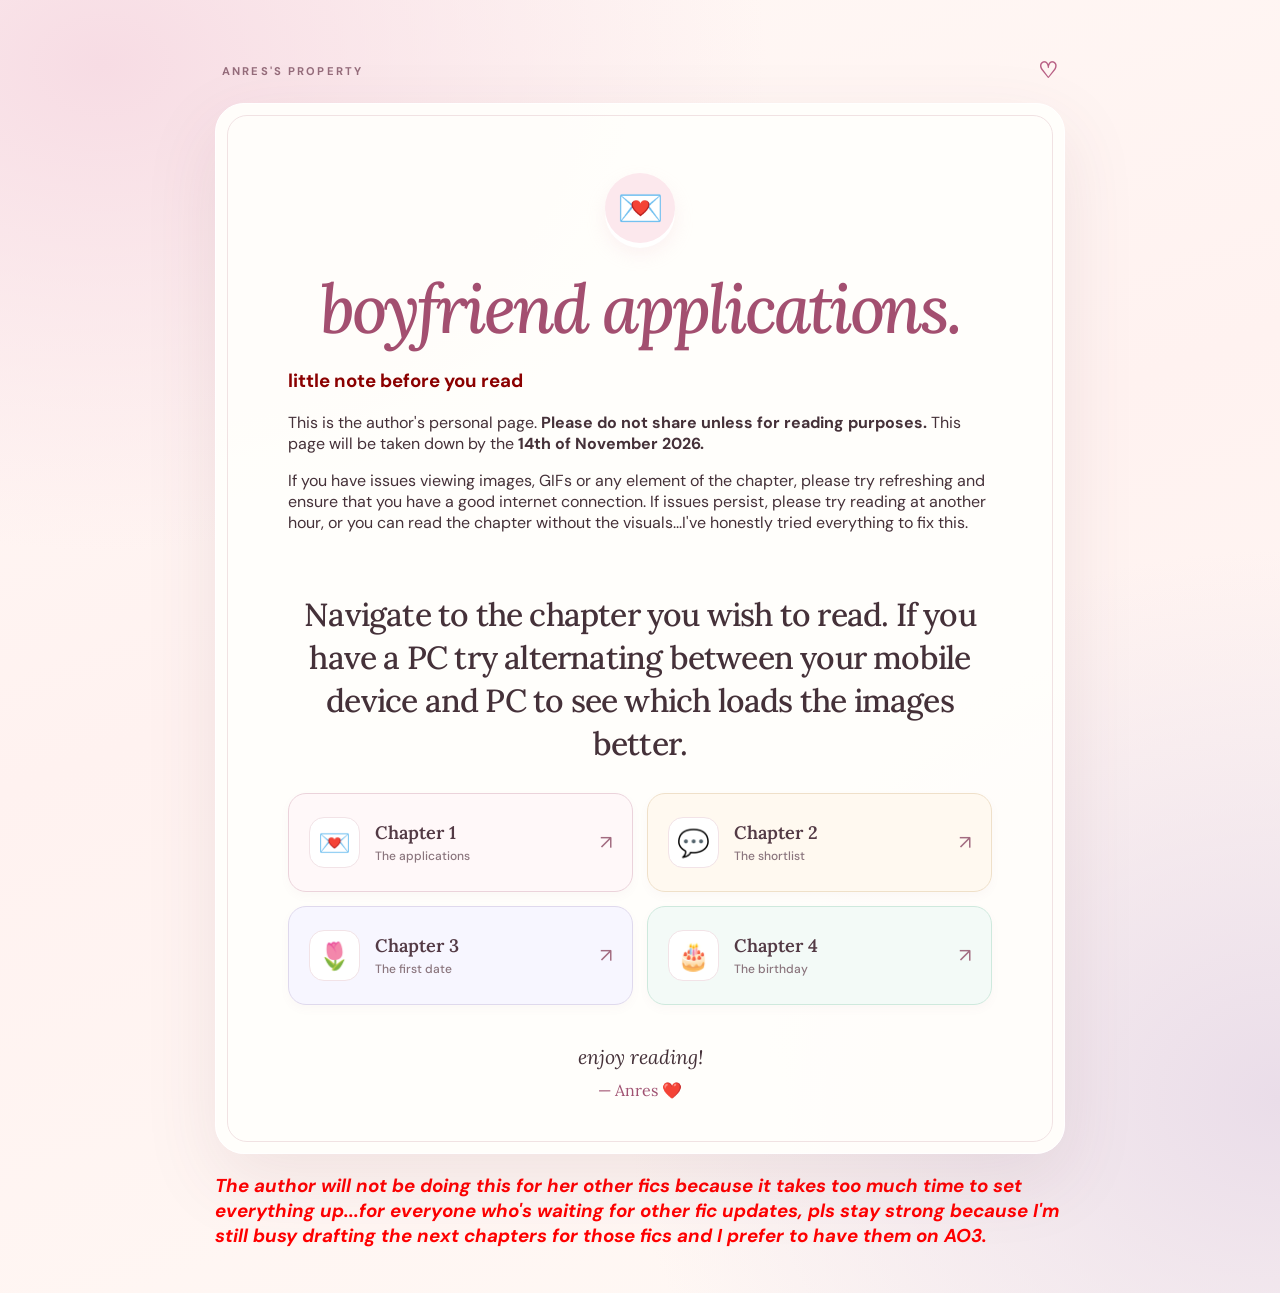
==== commit 1ea503d3: "changes made" ====
--- a/index.html
+++ b/index.html
@@ -172,7 +172,7 @@
         <p>If you have issues viewing images, GIFs or any element of the chapter, please try refreshing and ensure that you have a good internet connection. If issues persist, please try reading at another hour, or you can read the chapter without the visuals...I've honestly tried everything to fix this.</p>
    
       <nav class="chapters" aria-labelledby="chapter-title">
-        <h2 id="chapter-title">Navigate to the chapter you wish to read.</h2>
+        <h2 id="chapter-title">Navigate to the chapter you wish to read. If you have a PC try alternating between your mobile device and PC to see which loads the images better.</h2>
         <div class="chapter-grid">
           <a class="chapter-link" href="main1.html"><span class="chapter-emoji" aria-hidden="true">💌</span><span class="chapter-text"><span class="chapter-title">Chapter 1</span><span class="chapter-sub">The applications</span></span><span class="chapter-arrow" aria-hidden="true">↗</span></a>
           <a class="chapter-link" href="main2.html"><span class="chapter-emoji" aria-hidden="true">💬</span><span class="chapter-text"><span class="chapter-title">Chapter 2</span><span class="chapter-sub">The shortlist</span></span><span class="chapter-arrow" aria-hidden="true">↗</span></a>
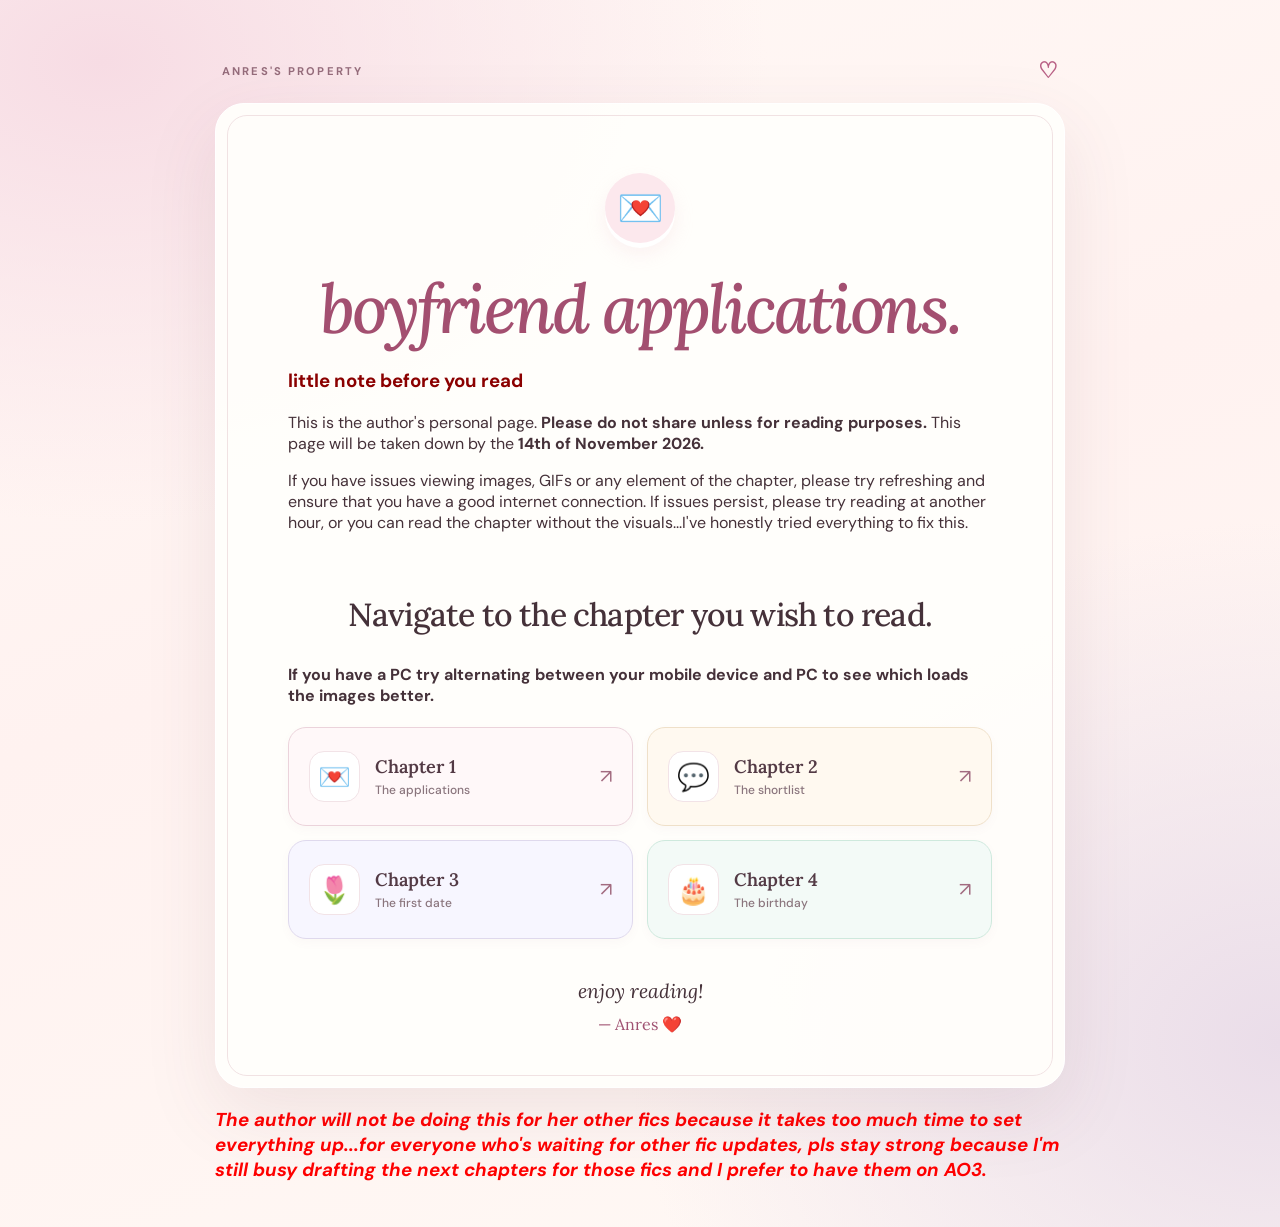
==== commit 192d6cdf: "changes made" ====
--- a/index.html
+++ b/index.html
@@ -172,7 +172,8 @@
         <p>If you have issues viewing images, GIFs or any element of the chapter, please try refreshing and ensure that you have a good internet connection. If issues persist, please try reading at another hour, or you can read the chapter without the visuals...I've honestly tried everything to fix this.</p>
    
       <nav class="chapters" aria-labelledby="chapter-title">
-        <h2 id="chapter-title">Navigate to the chapter you wish to read. If you have a PC try alternating between your mobile device and PC to see which loads the images better.</h2>
+        <h2 id="chapter-title">Navigate to the chapter you wish to read.</h2>
+        <h4 id="chapter-title">If you have a PC try alternating between your mobile device and PC to see which loads the images better.</h4>
         <div class="chapter-grid">
           <a class="chapter-link" href="main1.html"><span class="chapter-emoji" aria-hidden="true">💌</span><span class="chapter-text"><span class="chapter-title">Chapter 1</span><span class="chapter-sub">The applications</span></span><span class="chapter-arrow" aria-hidden="true">↗</span></a>
           <a class="chapter-link" href="main2.html"><span class="chapter-emoji" aria-hidden="true">💬</span><span class="chapter-text"><span class="chapter-title">Chapter 2</span><span class="chapter-sub">The shortlist</span></span><span class="chapter-arrow" aria-hidden="true">↗</span></a>
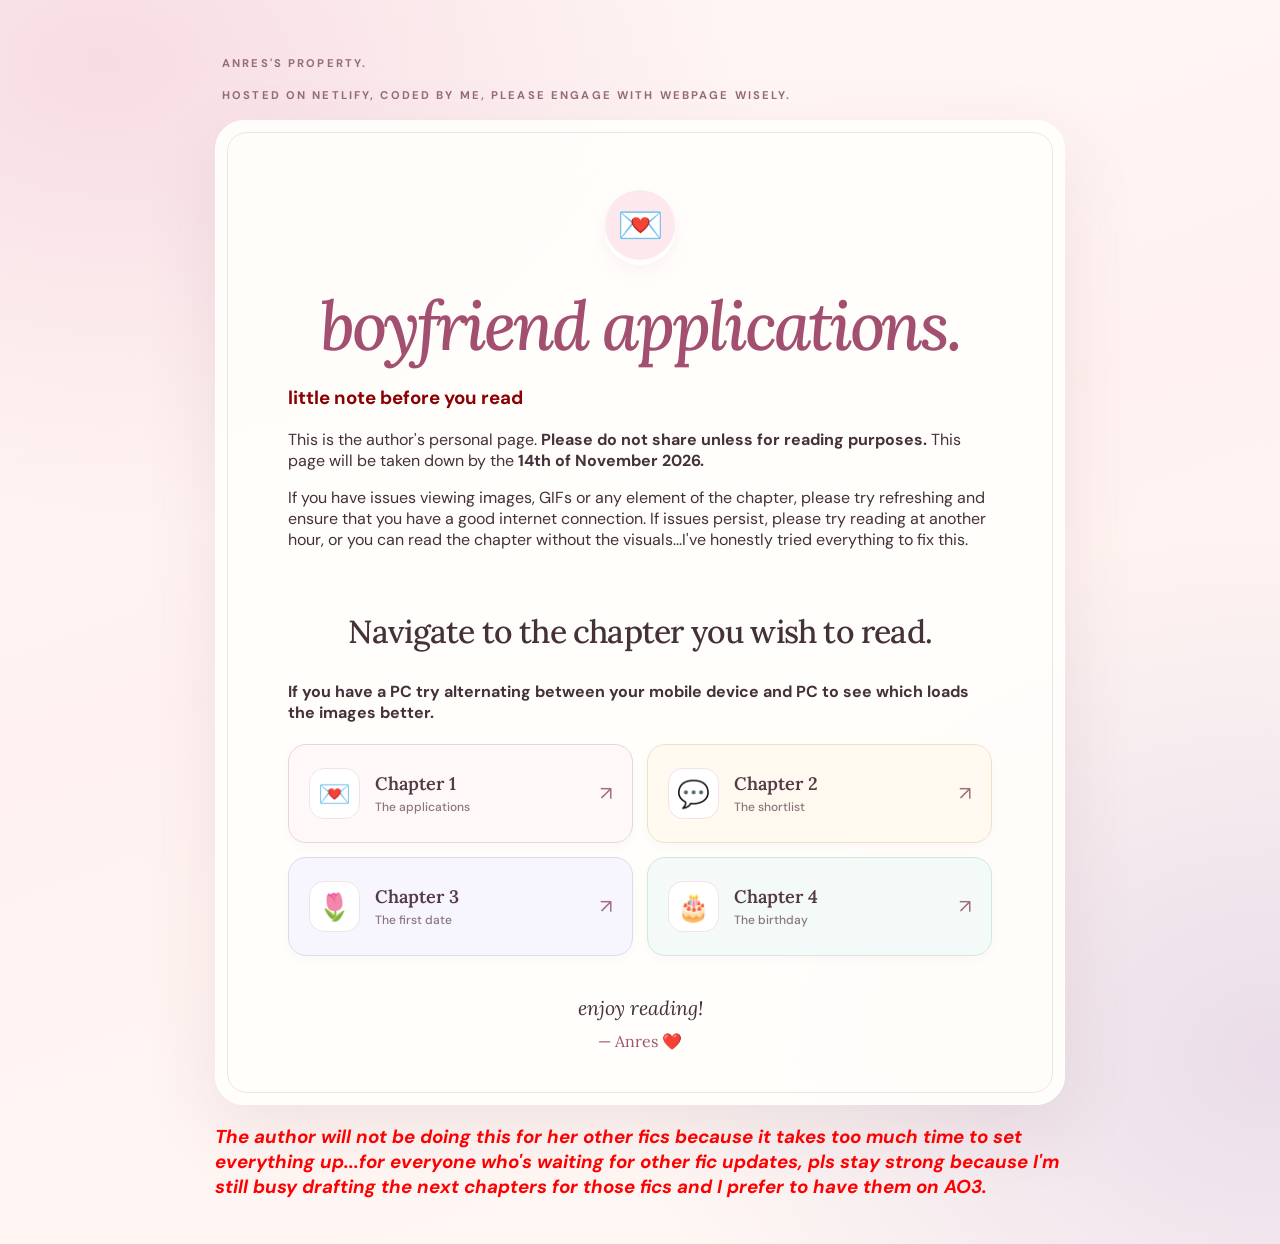
==== commit 5a02dee2: "changes made" ====
--- a/index.html
+++ b/index.html
@@ -160,7 +160,8 @@
 </head>
 <body>
   <main class="site">
-    <div class="topline"><span>anres's property</span><span class="small-heart" aria-hidden="true">♡</span></div>
+    <div class="topline"><span>anres's property.</span></div>
+    <div class="topline"><span>hosted on netlify, coded by me, please engage with webpage wisely.</span></div>
     <article class="paper">
       <header class="hero">
         <div class="shine" aria-hidden="true">💌</div>
